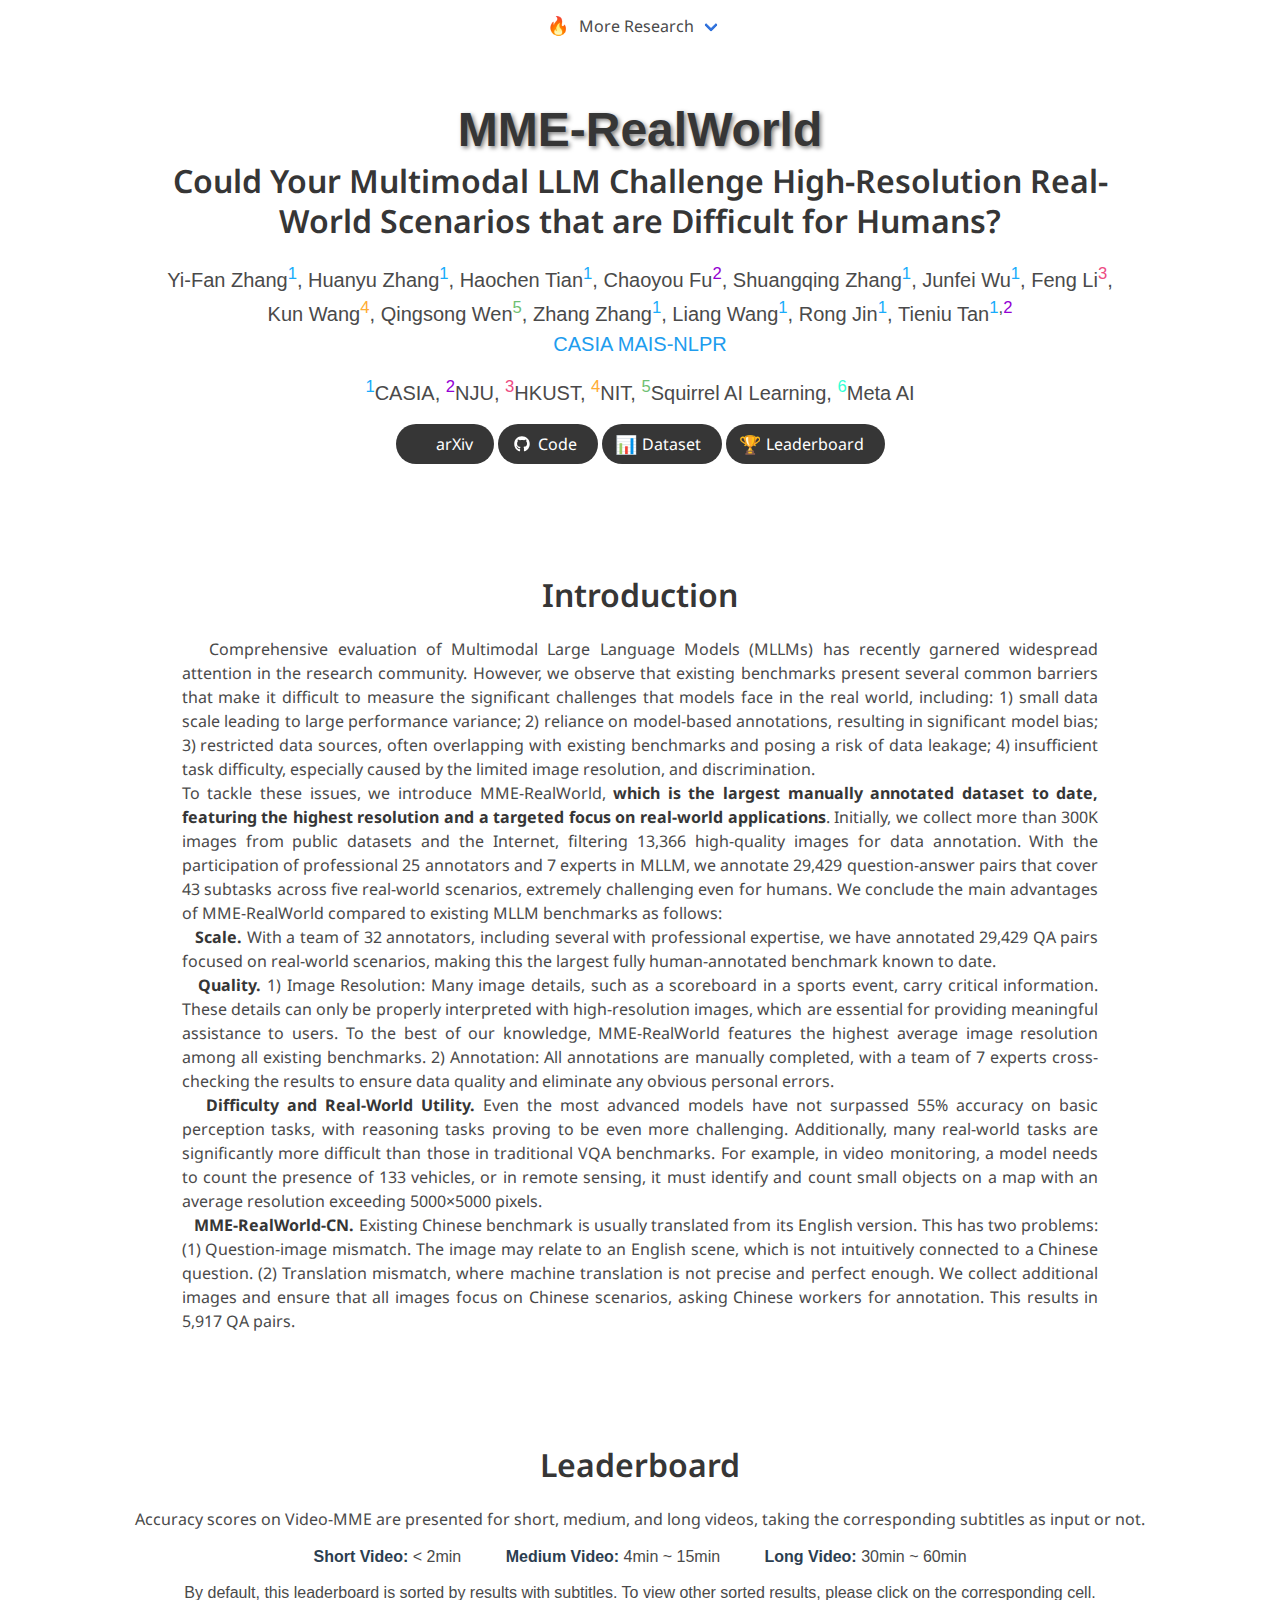
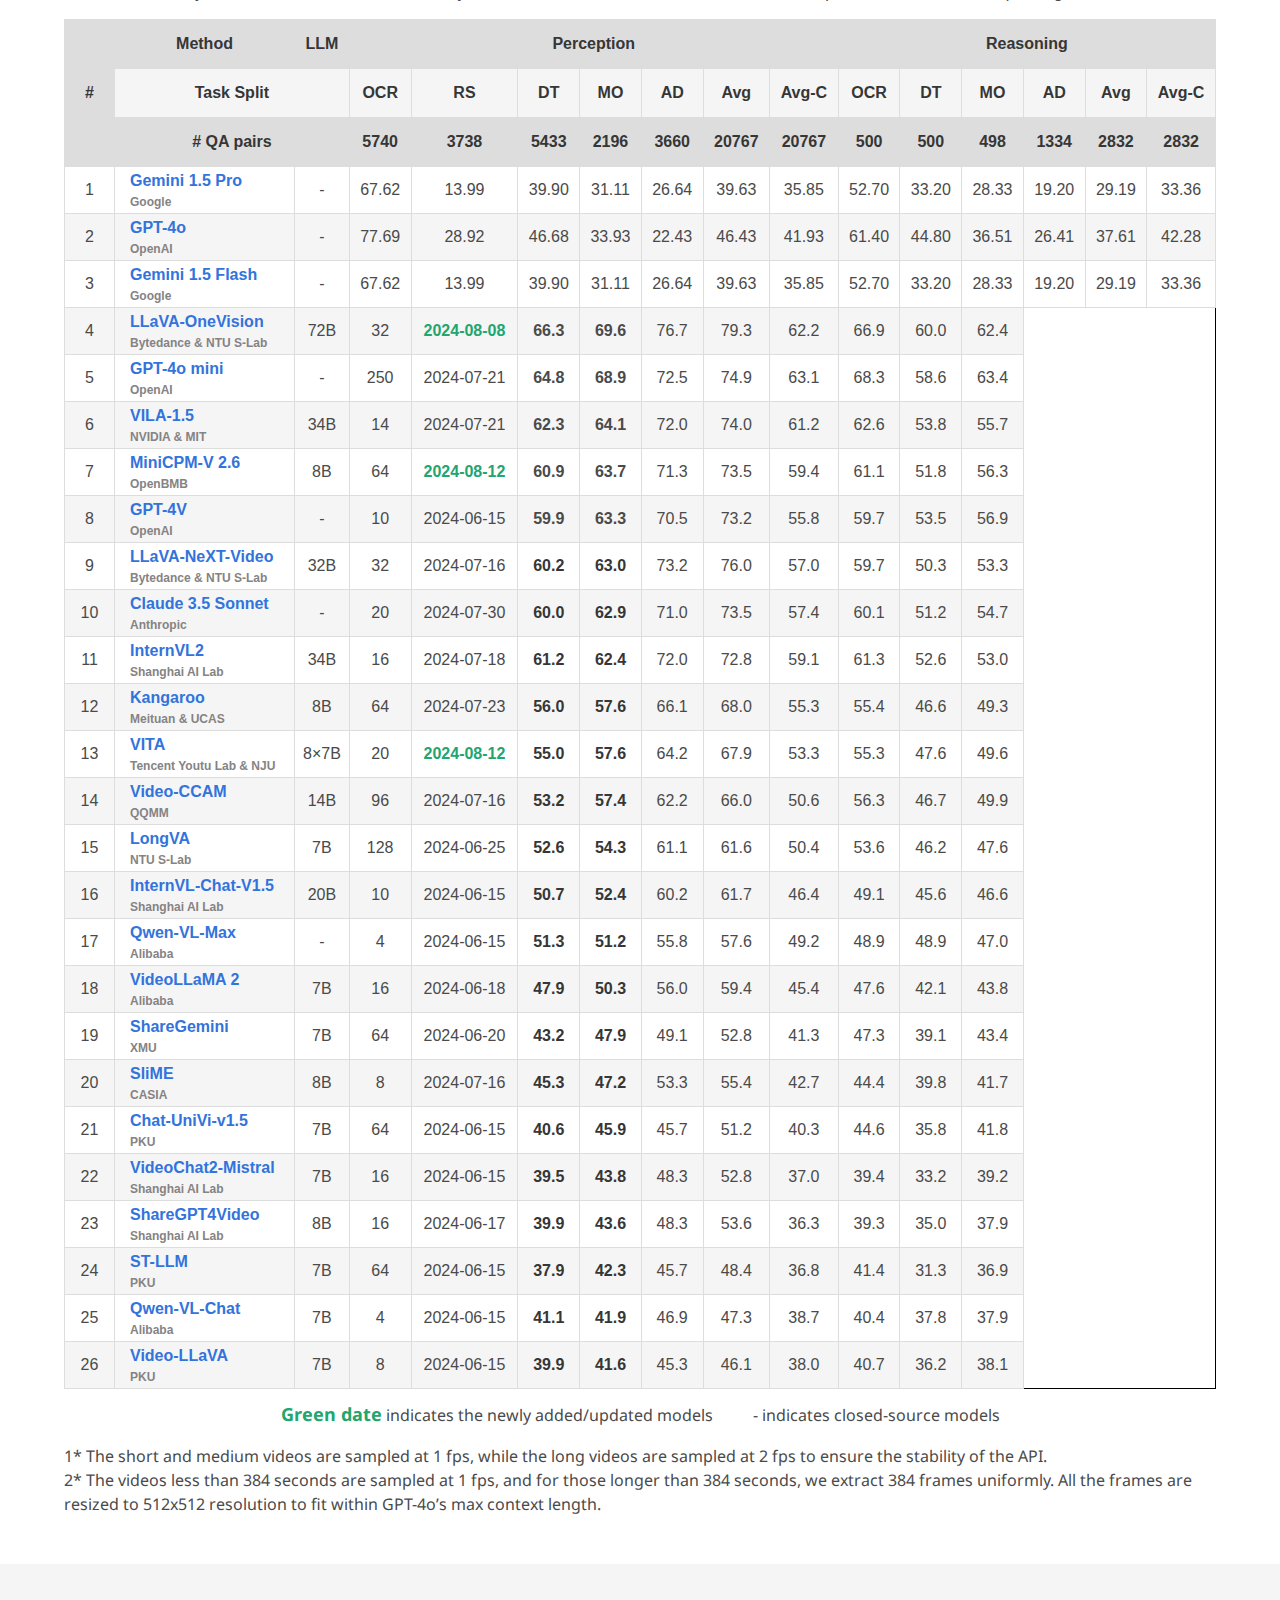
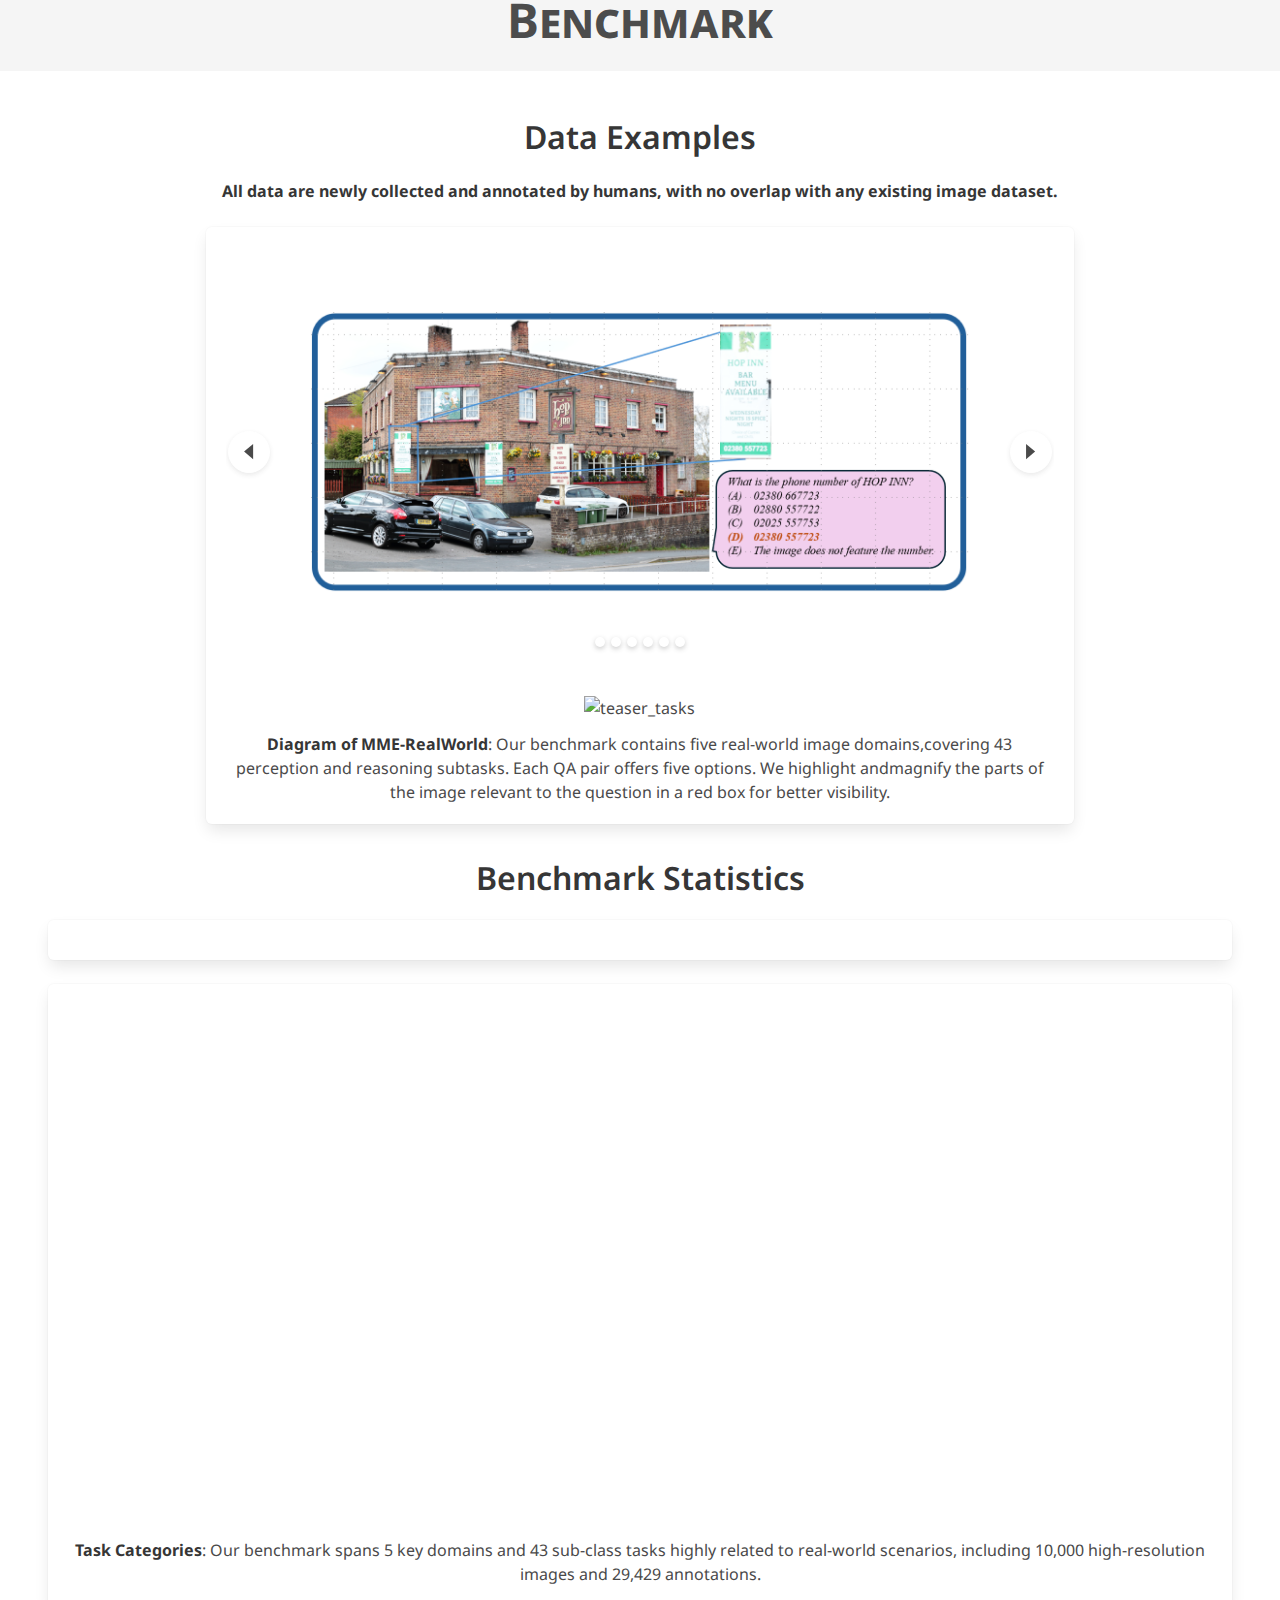
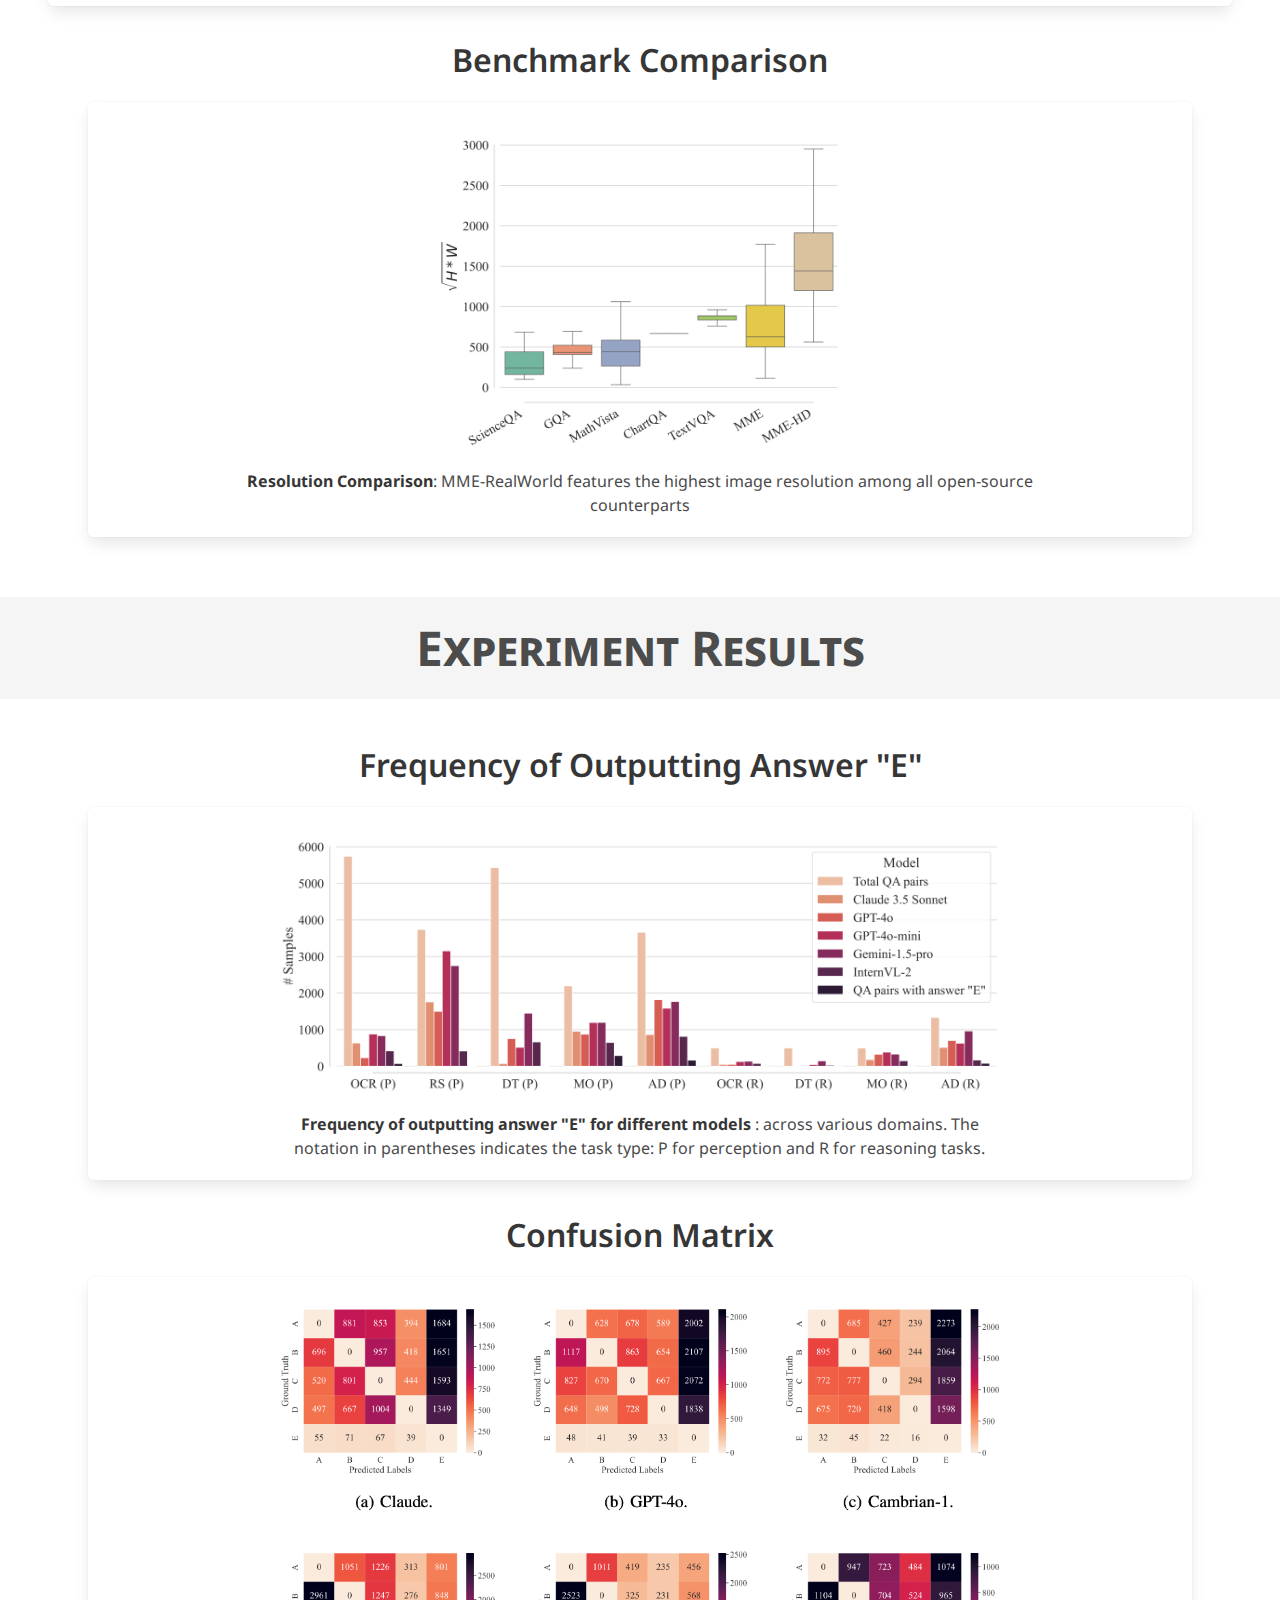
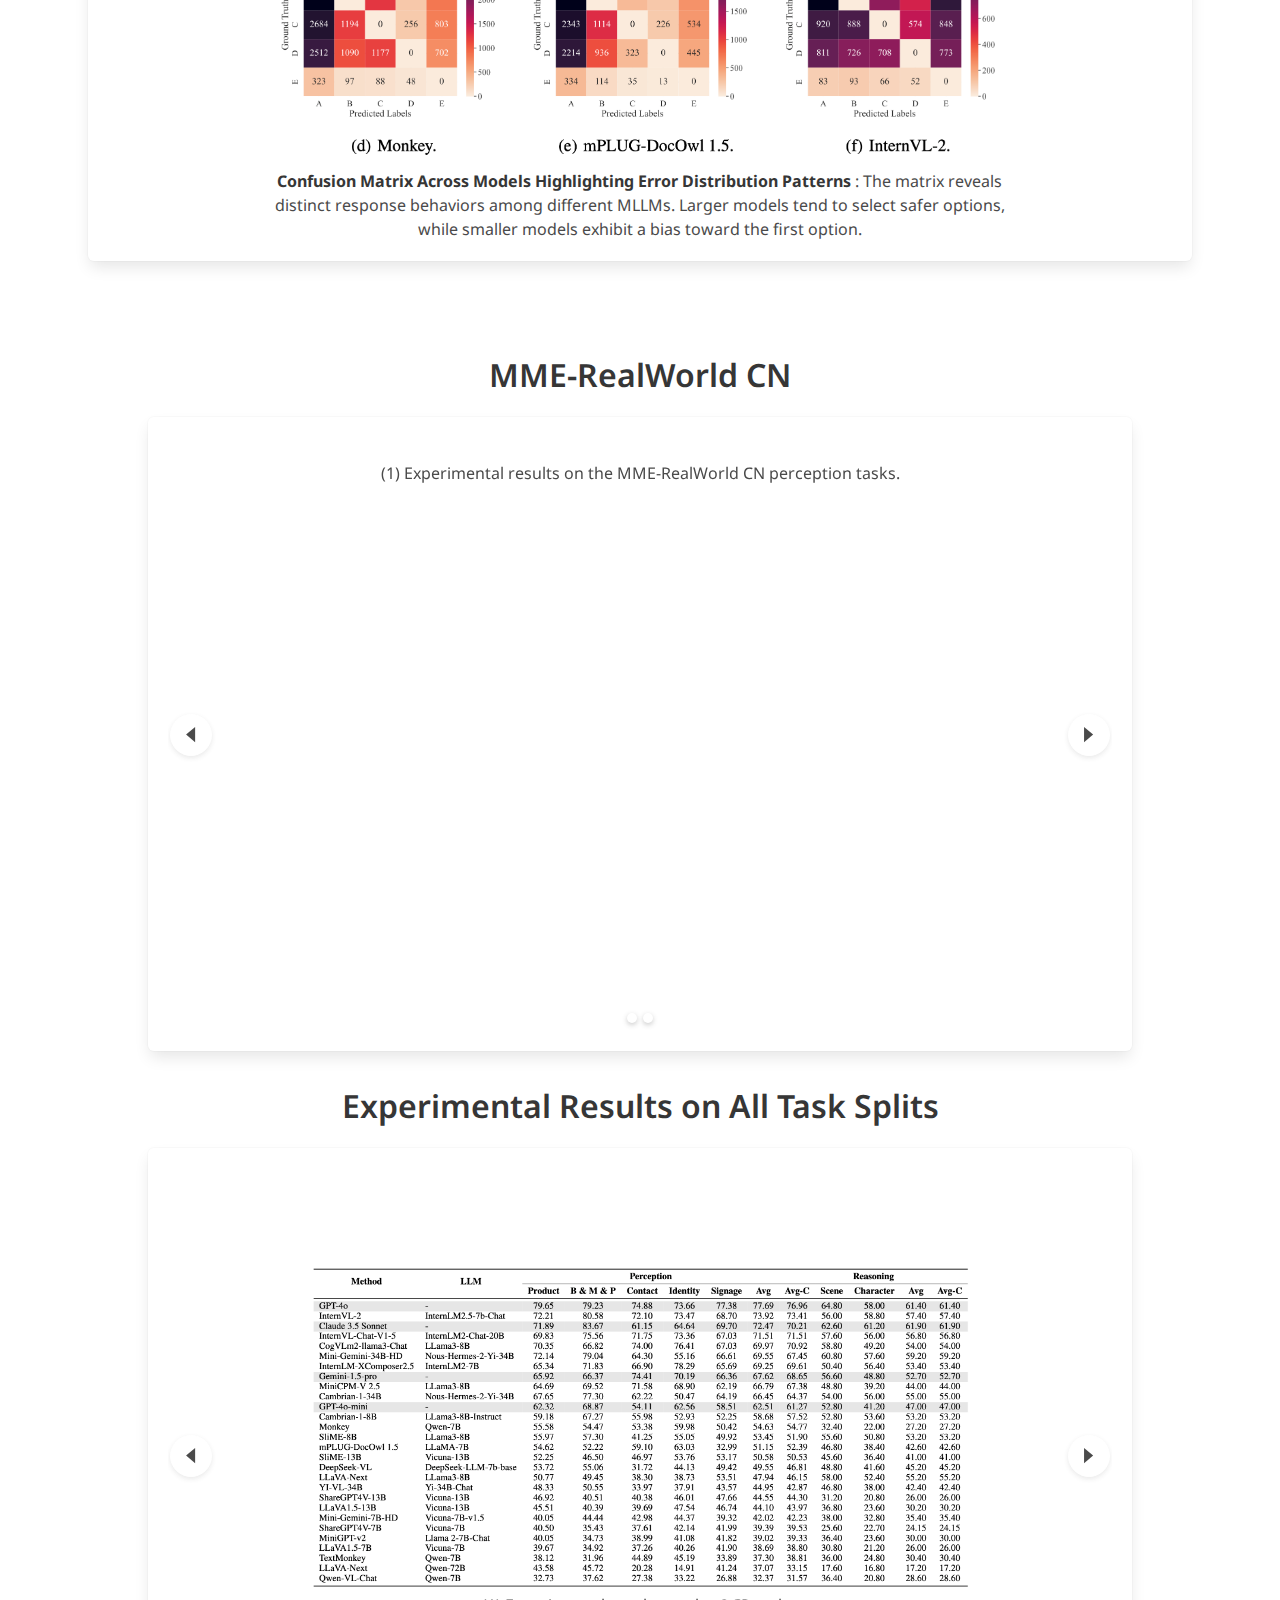
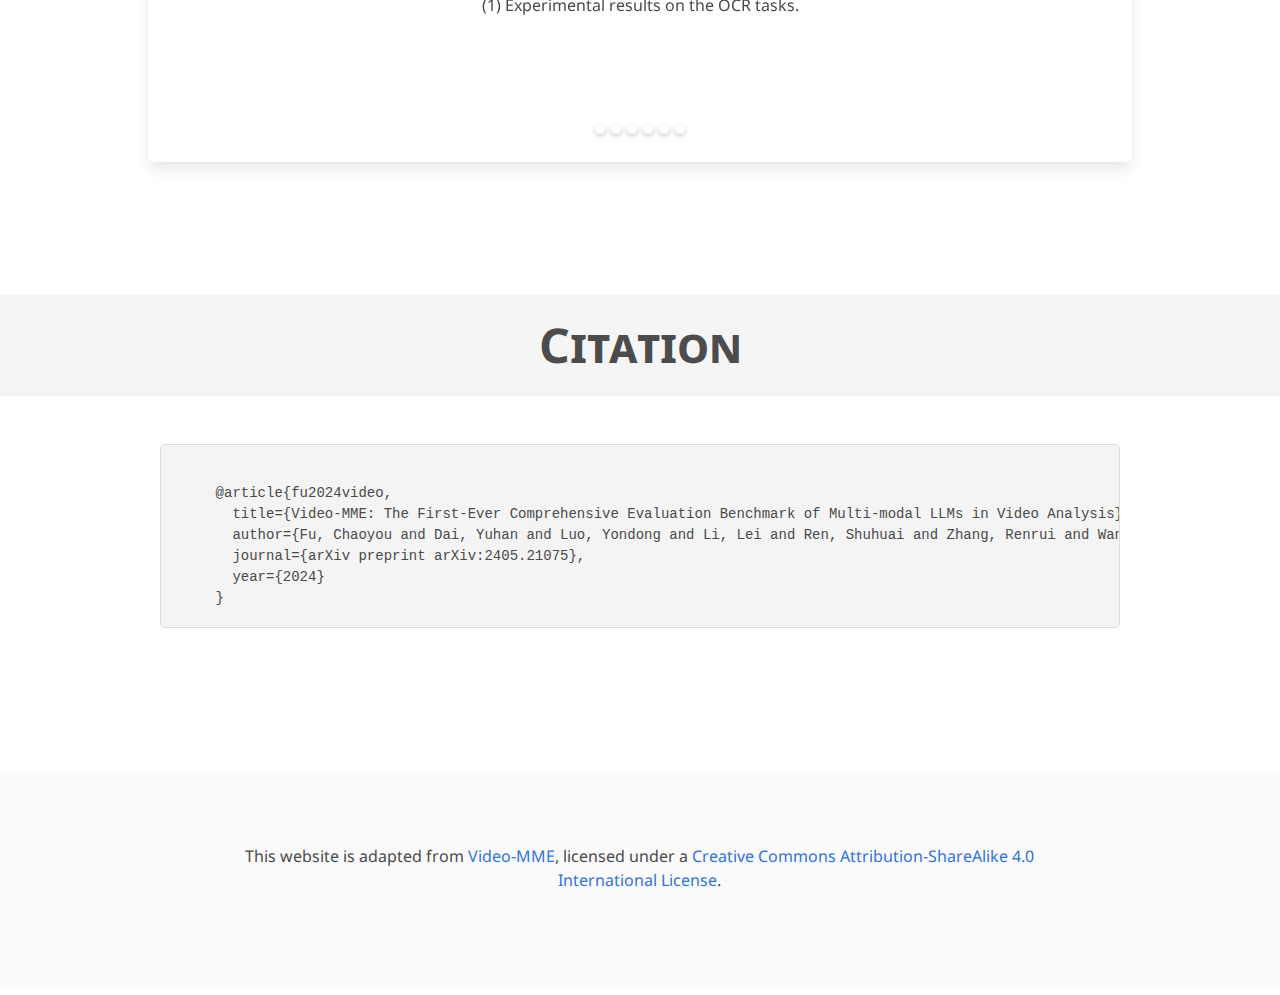
==== home_page.html @ fe2da1d1 "first commit" ====
<!DOCTYPE html>
<html>
<head>
  <meta charset="UTF-8">
  <meta name="viewport" content="width=device-width, initial-scale=1.0">
  <title> MME-RealWorld </title>

  <!-- <link rel="icon" href="./static/images/video-mme.png"> -->

  <link href="https://fonts.googleapis.com/css?family=Google+Sans|Noto+Sans|Castoro" rel="stylesheet">

  <link rel="stylesheet" href="./static/css/bulma.min.css">
  <link rel="stylesheet" href="./static/css/bulma-carousel.min.css">
  <link rel="stylesheet" href="./static/css/bulma-slider.min.css">
  <link rel="stylesheet" href="./static/css/fontawesome.all.min.css">
  <link rel="stylesheet" href="https://cdn.jsdelivr.net/gh/jpswalsh/academicons@1/css/academicons.min.css">
  <link rel="stylesheet" href="./static/css/index.css">
  <link rel="stylesheet" href="./static/css/leaderboard.css">
  <link rel="stylesheet" href="./static/css/video-player.css">

  <!-- <link href="https://unpkg.com/tabulator-tables@5.5.2/dist/css/tabulator_bulma.min.css" rel="stylesheet">
  <script type="text/javascript" src="https://unpkg.com/tabulator-tables@5.5.2/dist/js/tabulator.min.js"></script> -->
  <script type="text/javascript" src="static/js/sort-table.js" defer></script>

  <script src="https://ajax.googleapis.com/ajax/libs/jquery/3.5.1/jquery.min.js"></script>
  <script defer src="./static/js/fontawesome.all.min.js"></script>
  <script src="./static/js/bulma-carousel.min.js"></script>
  <script src="./static/js/bulma-slider.min.js"></script>
  <script src="./static/js/explorer-index.js"></script>
  <script src="./static/js/question_card.js"></script>

  <script src="./static/js/leaderboard_testmini.js"></script>  
  <script src="./data/results/output_folders.js" defer></script>
  <script src="./data/results/model_scores.js" defer></script>

  <script src="./visualizer/data/data_public.js" defer></script>

  <style>
    .no-sort {
        cursor: default;
        pointer-events: none;
        background-image: none !important; /* Remove the sort arrow */
    }
  </style>

</head>
<body>

  

<nav class="navbar" role="navigation" aria-label="main navigation">
  <div class="navbar-brand">
    <a role="button" class="navbar-burger" aria-label="menu" aria-expanded="false">
      <span aria-hidden="true"></span>
      <span aria-hidden="true"></span>
      <span aria-hidden="true"></span>
    </a>
  </div>
  <div class="navbar-menu">
    <div class="navbar-start" style="flex-grow: 1; justify-content: center;">

      <div class="navbar-item has-dropdown is-hoverable">
        <p style="font-size:18px; display: inline; margin-right: -2px; margin-top: 12px;">🔥</p>
        <a class="navbar-link">
          More Research
        </a>
        <div class="navbar-dropdown">
          <a class="navbar-item" href="https://github.com/VITA-MLLM/VITA">
            <b>VITA</b> 
          </a>
          <a class="navbar-item" href="https://github.com/yfzhang114/SliME">
            <b>SliME</b> 
          </a>
        </div>
      </div>
    </div>

  </div>
</nav>


<section class="hero">
  <div class="hero-body">
    <div class="container is-max-desktop">
      <div class="columns is-centered">
        <div class="column has-text-centered">
          <h1 class="title is-1 publication-title is-bold">
            <!-- <img src="static/images/video-mme.png" style="width:1.6em;vertical-align: middle" alt="Logo"/> -->
            <span class="mme-realworld" style="vertical-align: middle;text-shadow: 2px 2px 4px rgba(0, 0, 0, 0.5)">MME-RealWorld</span>
            </h1>
          <h2 class="subtitle is-3 publication-subtitle ", style="width: 100%;margin-bottom: 20px;">
            <strong>Could Your Multimodal LLM Challenge High-Resolution Real-World Scenarios that are Difficult for Humans?</strong>
          </h2>
          
          <div class="is-size-5 publication-authors", style="width: 100%; margin: 15px auto;", >
            <span class="author-block">Yi-Fan Zhang<sup style="color:#18acfb;">1</sup>,</span>
            <span class="author-block">Huanyu Zhang<sup style="color:#18acfb;">1</sup>,</span>
            <span class="author-block">Haochen Tian<sup style="color:#18acfb;">1</sup>,</span>
            <span class="author-block">Chaoyou Fu<sup style="color:#9400D3">2</sup>,</span>
            <span class="author-block">Shuangqing Zhang<sup style="color:#18acfb;">1</sup>,</span>
            <span class="author-block">Junfei Wu<sup style="color:#18acfb;">1</sup>,</span>
            <span class="author-block">Feng Li<sup style="color:#ed4b82">3</sup>,</span>
            <span class="author-block">Kun Wang<sup style="color:#ffac33">4</sup>,</span>
            <span class="author-block">Qingsong Wen<sup style="color:#6fbf73">5</sup>,</span>
            <span class="author-block">Zhang Zhang<sup style="color:#18acfb;">1</sup>,</span>
            <span class="author-block">Liang Wang<sup style="color:#18acfb;">1</sup>,</span>
            <span class="author-block">Rong Jin<sup style="color:#18acfb;">1</sup>,</span>
            <span class="author-block">Tieniu Tan<sup style="color:#18acfb;">1</sup><sup>,</sup><sup style="color:#9400D3">2</sup></span>
            <br><span class="author-block", style="font-size:20px"><a href="http://www.cripac.ia.ac.cn/CN/model/index.htm">CASIA MAIS-NLPR</a></span></br>

        </div>

          <div class="is-size-5 publication-authors">
            <span class="author-block"><sup style="color:#18acfb">1</sup>CASIA,</span>
            <span class="author-block"><sup style="color:#9400D3">2</sup>NJU,</span>
            <span class="author-block"><sup style="color:#ed4b82">3</sup>HKUST,</span>
            <span class="author-block"><sup style="color:#ffac33">4</sup>NIT,</span>
            <span class="author-block"><sup style="color:#6fbf73">5</sup>Squirrel AI Learning,</span>
            <span class="author-block"><sup style="color:#33ffd6">6</sup>Meta AI</span><br>
            <!-- <span class="paper-block"><b style="color:#f41c1c">ICLR 2024 Oral</b> (85 in 7304, 1.2%)</span> -->
          </div>

          <div class="column has-text-centered">
            <div class="publication-links">
              <!-- PDF Link. -->
              <span class="link-block">
                <a href="https://arxiv.org/pdf/2405.21075"
                   class="external-link button is-normal is-rounded is-dark">
                <!-- <a href="https://lupantech.github.io/papers/arxiv23_mathvista.pdf"
                   class="external-link button is-normal is-rounded is-dark"> -->
                  <span class="icon">
                      <i class="ai ai-arxiv"></i>
                  </span>
                  <span>arXiv</span>
                </a>
              </span>
              <!-- Code Link. -->
              <span class="link-block">
                <a href="https://github.com/yfzhang114/MME-RealWorld"
                   class="external-link button is-normal is-rounded is-dark">
                  <span class="icon">
                      <i class="fab fa-github"></i>
                  </span>
                  <span>Code</span>
                  </a>
              </span>
              <!-- Dataset Link. -->
              <span class="link-block">
                <a href="https://huggingface.co/datasets/yifanzhang114/MME-RealWorld"
                   class="external-link button is-normal is-rounded is-dark">
                  <span class="icon">
                      <!-- <i class="far fa-images"></i> -->
                      <p style="font-size:18px">📊</p>
                  </span>
                  <span>Dataset</span>
                </a>
              </span> 
              <!-- Leaderboard Link. -->
              <span class="link-block">
                <a href="#leaderboard"
                   class="external-link button is-normal is-rounded is-dark">
                  <span class="icon">
                      <p style="font-size:18px">🏆</p>
                  </span>
                  <span>Leaderboard</span>
                </a>
              </span>

            </div>

          </div>
        </div>
      </div>
    </div>
  </div>
</section>



<section class="section">
  <div class="container" style="margin-bottom: 2vh;">
    <!-- Abstract. -->
    <div class="columns is-centered has-text-centered">
      <div class="column is-four-fifths">
        <h2 class="title is-3">Introduction</h2>
        <div class="content has-text-justified">
          &nbsp;&nbsp;&nbsp;Comprehensive evaluation of Multimodal Large Language Models (MLLMs) has recently garnered widespread attention in the research community. However, we observe that existing benchmarks present several common barriers that make it difficult to measure the significant challenges that models face in the real world, including: 1) small data scale leading to large performance variance; 2) reliance on model-based annotations, resulting in significant model bias; 3) restricted data sources, often overlapping with existing benchmarks and posing a risk of data leakage; 4) insufficient task difficulty, especially caused by the limited image resolution, and discrimination.<br> 

          To tackle these issues, we introduce MME-RealWorld, <strong>which is the largest manually annotated dataset to date, featuring the highest resolution and a targeted focus on real-world applications</strong>. Initially, we collect more than 300K images from public datasets and the Internet, filtering 13,366 high-quality images for data annotation. With the participation of professional 25 annotators and 7 experts in MLLM, we annotate 29,429 question-answer pairs that cover 43 subtasks across five real-world scenarios, extremely challenging even for humans.
          We conclude the main advantages of MME-RealWorld compared to existing MLLM benchmarks as follows:<br> 

            <strong>&nbsp;&nbsp;&nbsp;Scale.</strong> With a team of 32 annotators, including several with professional expertise, we have annotated 29,429 QA pairs focused on real-world scenarios, making this the largest fully human-annotated benchmark known to date.<br> 
            <strong>&nbsp;&nbsp;&nbsp;Quality.</strong>  1) Image Resolution: Many image details, such as a scoreboard in a sports event, carry critical information. These details can only be properly interpreted with high-resolution images, which are essential for providing meaningful assistance to users. To the best of our knowledge, MME-RealWorld features the highest average image resolution among all existing benchmarks. 2) Annotation: All annotations are manually completed, with a team of 7 experts cross-checking the results to ensure data quality and eliminate any obvious personal errors.<br>
            <strong>&nbsp;&nbsp;&nbsp;Difficulty and Real-World Utility.</strong> Even the most advanced models have not surpassed 55% accuracy on basic perception tasks, with reasoning tasks proving to be even more challenging. Additionally, many real-world tasks are significantly more difficult than those in traditional VQA benchmarks. For example, in video monitoring, a model needs to count the presence of 133 vehicles, or in remote sensing, it must identify and count small objects on a map with an average resolution exceeding 5000×5000 pixels.<br>
            <strong>&nbsp;&nbsp;&nbsp;MME-RealWorld-CN.</strong> Existing Chinese benchmark is usually translated from its English version. This has two problems: 
              (1) Question-image mismatch. The image may relate to an English scene, which is not intuitively connected to a Chinese question.
              (2) Translation mismatch, where machine translation is not precise and perfect enough.
              We collect additional images and ensure that all images focus on Chinese scenarios, asking Chinese workers for annotation. This results in 5,917 QA pairs.
        </div>
      </div>
    </div>
    <!--/ Abstract. -->
</div>
</section>

<script>
  document.addEventListener("DOMContentLoaded", function() {
    updateRowNumbers();
    document.querySelector("#results").addEventListener("click", updateRowNumbers);
  });

  function updateRowNumbers() {
    const rows = document.querySelectorAll("#results tbody tr");
    rows.forEach((row, index) => {
      row.querySelector("td").innerText = index + 1;
    });
  }
</script>

<section class="section">
  <div class="container">
    
    <div class="columns is-centered">
      <div class="column is-full has-text-centered content">

        <h2 class="title is-3" id="leaderboard">Leaderboard</h2>
        <div class="content">
          <p class="mt-3">Accuracy scores on Video-MME are presented for short, medium, and long videos, taking the corresponding subtitles as input or not.
          </p>
          <div class="video-duration">
            <p>
              <strong>Short Video:</strong> &lt; 2min  &nbsp&nbsp&nbsp&nbsp&nbsp&nbsp&nbsp&nbsp
              <strong>Medium Video:</strong> 4min ~ 15min  &nbsp&nbsp&nbsp&nbsp&nbsp&nbsp&nbsp&nbsp
              <strong>Long Video:</strong> 30min ~ 60min
            </p>
            <p>
              By default, this leaderboard is sorted by results with subtitles. To view other sorted results, please click on the corresponding cell.
            </p>
          </div>

          <table class="js-sort-table" id="results" style="margin-left: auto; margin-right: auto;">
            <thead>
              <tr>
                <th rowspan="3" class="no-sort" style="vertical-align: middle; width: 50px;" data-js-sort-colNum="none"><strong>#</strong></th>
                <th rowspan="1" class="no-sort" style="vertical-align: middle; width: 180px;" data-js-sort-colNum="none"><strong>Method</strong></th>
                <th rowspan="1" class="no-sort" style="vertical-align: middle; width: 50px;" data-js-sort-colNum="none"><strong>LLM</strong></th>
                <th colspan="7" style="vertical-align: middle; width: 300px;" data-js-sort-colNum="6"><strong>Perception</strong></th>
                <th colspan="6" style="vertical-align: middle; width: 300px;" data-js-sort-colNum="8"><strong>Reasoning</strong></th>
              </tr>
              <tr>
                <th colspan="2" data-js-sort-colNum="4"><strong>Task Split</strong></th>
                <th data-js-sort-colNum="5"><strong>OCR</strong></th>
                <th data-js-sort-colNum="6"><strong>RS</strong></th>
                <th data-js-sort-colNum="7"><strong>DT</strong></th>
                <th data-js-sort-colNum="8"><strong>MO</strong></th>
                <th data-js-sort-colNum="9"><strong>AD</strong></th>
                <th data-js-sort-colNum="10"><strong>Avg</strong></th>
                <th data-js-sort-colNum="11"><strong>Avg-C</strong></th>
                <th data-js-sort-colNum="12"><strong>OCR</strong></th>
                <th data-js-sort-colNum="13"><strong>DT</strong></th>
                <th data-js-sort-colNum="14"><strong>MO</strong></th>
                <th data-js-sort-colNum="15"><strong>AD</strong></th>
                <th data-js-sort-colNum="16"><strong>Avg</strong></th>
                <th data-js-sort-colNum="17"><strong>Avg-C</strong></th>
              </tr>
              <tr>
                <th colspan="2" data-js-sort-colNum="4"><strong># QA pairs</strong></th>
                <th data-js-sort-colNum="5"><strong>5740</strong></th>
                <th data-js-sort-colNum="6"><strong>3738</strong></th>
                <th data-js-sort-colNum="7"><strong>5433</strong></th>
                <th data-js-sort-colNum="8"><strong>2196</strong></th>
                <th data-js-sort-colNum="9"><strong>3660</strong></th>
                <th data-js-sort-colNum="10"><strong>20767</strong></th>
                <th data-js-sort-colNum="11"><strong>20767</strong></th>
                <th data-js-sort-colNum="12"><strong>500</strong></th>
                <th data-js-sort-colNum="13"><strong>500</strong></th>
                <th data-js-sort-colNum="14"><strong>498</strong></th>
                <th data-js-sort-colNum="15"><strong>1334</strong></th>
                <th data-js-sort-colNum="16"><strong>2832</strong></th>
                <th data-js-sort-colNum="17"><strong>2832</strong></th>
              </tr>
            </thead>
            <tbody>

              <tr>
                <td style="vertical-align: middle;"></td>
                <td style="text-align: left; padding: 2px 10px;">
                  <b class="">
                    <a href="https://storage.googleapis.com/deepmind-media/gemini/gemini_v1_5_report.pdf" class="ext-link" style="font-size: 16px; margin-left: 5px;">Gemini 1.5 Pro</a>
                    <p style="font-size: 12px; margin-left: 5px; color: #858383;">Google</p>
                  </b>
                </td>
                <td style="vertical-align: middle;">- </td>
                <td style="vertical-align: middle;">67.62</td>
                <td style="vertical-align: middle;">13.99</td>
                <td style="vertical-align: middle;">39.90</td>
                <td style="vertical-align: middle;">31.11</td>
                <td style="vertical-align: middle;">26.64</td>
                <td style="vertical-align: middle;">39.63</td>
                <td style="vertical-align: middle;">35.85</td>
                <td style="vertical-align: middle;">52.70</td>
                <td style="vertical-align: middle;">33.20</td>
                <td style="vertical-align: middle;">28.33</td>
                <td style="vertical-align: middle;">19.20</td>
                <td style="vertical-align: middle;">29.19</td>
                <td style="vertical-align: middle;">33.36</td>                                 
              </tr>
              <tr>
                <td style="vertical-align: middle;"></td>
                <td style="text-align: left; padding: 2px 10px;"><b class=""><a href="https://openai.com/index/hello-gpt-4o/" class="ext-link" style="font-size: 16px; margin-left: 5px;">GPT-4o
                  <p style="font-size: 12px; margin-left: 5px; color: #858383;">OpenAI</p>
                </a></b></td>
                <td style="vertical-align: middle;">- </td>
                <td style="vertical-align: middle;">77.69</td>
                <td style="vertical-align: middle;">28.92</td>
                <td style="vertical-align: middle;">46.68</td>
                <td style="vertical-align: middle;">33.93</td>
                <td style="vertical-align: middle;">22.43</td>
                <td style="vertical-align: middle;">46.43</td>
                <td style="vertical-align: middle;">41.93</td>
                <td style="vertical-align: middle;">61.40</td>
                <td style="vertical-align: middle;">44.80</td>
                <td style="vertical-align: middle;">36.51</td>
                <td style="vertical-align: middle;">26.41</td>
                <td style="vertical-align: middle;">37.61</td>
                <td style="vertical-align: middle;">42.28</td>                           
              </tr>
              <tr>
                <td style="vertical-align: middle;"></td>
                <td style="text-align: left; padding: 2px 10px;">
                  <b class="">
                    <a href="https://storage.googleapis.com/deepmind-media/gemini/gemini_v1_5_report.pdf" class="ext-link" style="font-size: 16px; margin-left: 5px;">Gemini 1.5 Flash</a>
                    <p style="font-size: 12px; margin-left: 5px; color: #858383;">Google</p>
                  </b>
                </td>
                <td style="vertical-align: middle;">- </td>
                <td style="vertical-align: middle;">67.62</td>
                <td style="vertical-align: middle;">13.99</td>
                <td style="vertical-align: middle;">39.90</td>
                <td style="vertical-align: middle;">31.11</td>
                <td style="vertical-align: middle;">26.64</td>
                <td style="vertical-align: middle;">39.63</td>
                <td style="vertical-align: middle;">35.85</td>
                <td style="vertical-align: middle;">52.70</td>
                <td style="vertical-align: middle;">33.20</td>
                <td style="vertical-align: middle;">28.33</td>
                <td style="vertical-align: middle;">19.20</td>
                <td style="vertical-align: middle;">29.19</td>
                <td style="vertical-align: middle;">33.36</td>                                 
              </tr>
              <tr>
                <td style="vertical-align: middle;"></td>
                <td style="text-align: left; padding: 2px 10px;">
                  <b class="">
                    <a href="https://arxiv.org/pdf/2408.03326" class="ext-link" style="font-size: 16px; margin-left: 5px;">LLaVA-OneVision</a>
                    <p style="font-size: 12px; margin-left: 5px; color: #858383;">Bytedance & NTU S-Lab</p>
                  </b>
                </td>
                <td style="vertical-align: middle;">72B </td>
                <td style="vertical-align: middle;">32 </td>
                <td style="vertical-align: middle;"><strong style="color: #22a56e;" >2024-08-08</strong></td>
                <td style="vertical-align: middle;"><b class="">66.3</b></td>
                <td style="vertical-align: middle;"><b class="">69.6</b></td>
                <td style="vertical-align: middle;">76.7</td>
                <td style="vertical-align: middle;">79.3</td>
                <td style="vertical-align: middle;">62.2</td>
                <td style="vertical-align: middle;">66.9</td>
                <td style="vertical-align: middle;">60.0</td>
                <td style="vertical-align: middle;">62.4</td>                                 
              </tr>
              <tr>
                <td style="vertical-align: middle;"></td>
                <td style="text-align: left; padding: 2px 10px;"><b class=""><a href="https://openai.com/index/gpt-4o-mini-advancing-cost-efficient-intelligence/" class="ext-link" style="font-size: 16px; margin-left: 5px;">GPT-4o mini
                  <p style="font-size: 12px; margin-left: 5px; color: #858383;">OpenAI</p>
                </a> </b></td>
                <td style="vertical-align: middle;">- </td>
                <td style="vertical-align: middle;">250 </td>
                <td style="vertical-align: middle;">2024-07-21</td>
                <td style="vertical-align: middle;"><b class="">64.8</b></td>
                <td style="vertical-align: middle;"><b class="">68.9</b></td>
                <td style="vertical-align: middle;">72.5 </td>
                <td style="vertical-align: middle;">74.9 </td>
                <td style="vertical-align: middle;">63.1 </td>
                <td style="vertical-align: middle;">68.3 </td>
                <td style="vertical-align: middle;">58.6 </td>   
                <td style="vertical-align: middle;">63.4 </td>                       
              </tr>
              <tr>
                <td style="vertical-align: middle;"></td>
                <td style="text-align: left; padding: 2px 10px;"><b class=""><a href="https://github.com/NVlabs/VILA" class="ext-link" style="font-size: 16px; margin-left: 5px;">VILA-1.5
                  <p style="font-size: 12px; margin-left: 5px; color: #858383;">NVIDIA & MIT</p>
                </a> </b></td>
                <td style="vertical-align: middle;">34B </td>
                <td style="vertical-align: middle;">14 </td>
                <td style="vertical-align: middle;">2024-07-21</td>
                <td style="vertical-align: middle;"><b class="">62.3</b></td>
                <td style="vertical-align: middle;"><b class="">64.1</b></td>
                <td style="vertical-align: middle;">72.0 </td>
                <td style="vertical-align: middle;">74.0 </td>
                <td style="vertical-align: middle;">61.2 </td>
                <td style="vertical-align: middle;">62.6 </td>
                <td style="vertical-align: middle;">53.8 </td>   
                <td style="vertical-align: middle;">55.7 </td>                       
              </tr>
              <tr>
                <td style="vertical-align: middle;"></td>
                <td style="text-align: left; padding: 2px 10px;"><b class=""><a href="https://github.com/OpenBMB/MiniCPM-V" class="ext-link" style="font-size: 16px; margin-left: 5px;">MiniCPM-V 2.6
                  <p style="font-size: 12px; margin-left: 5px; color: #858383;">OpenBMB</p>
                </a> </b></td>
                <td style="vertical-align: middle;">8B </td>
                <td style="vertical-align: middle;">64 </td>
                <td style="vertical-align: middle;"><strong style="color: #22a56e;" >2024-08-12</strong></td>
                <td style="vertical-align: middle;"><b class="">60.9</b></td>
                <td style="vertical-align: middle;"><b class="">63.7</b></td>
                <td style="vertical-align: middle;">71.3 </td>
                <td style="vertical-align: middle;">73.5 </td>
                <td style="vertical-align: middle;">59.4 </td>
                <td style="vertical-align: middle;">61.1 </td>
                <td style="vertical-align: middle;">51.8 </td>   
                <td style="vertical-align: middle;">56.3 </td>                       
              </tr>
              <tr>
                <td style="vertical-align: middle;"></td>
                <td style="text-align: left; padding: 2px 10px;"><b class=""><a href="https://openai.com/index/gpt-4v-system-card/" class="ext-link" style="font-size: 16px; margin-left: 5px;">GPT-4V
                  <p style="font-size: 12px; margin-left: 5px; color: #858383;">OpenAI</p>
                </a> </b></td>
                <td style="vertical-align: middle;">- </td>
                <td style="vertical-align: middle;">10 </td>
                <td style="vertical-align: middle;">2024-06-15</td>
                <td style="vertical-align: middle;"><b class="">59.9</b></td>
                <td style="vertical-align: middle;"><b class="">63.3</b></td>
                <td style="vertical-align: middle;">70.5 </td>
                <td style="vertical-align: middle;">73.2 </td>
                <td style="vertical-align: middle;">55.8 </td>
                <td style="vertical-align: middle;">59.7 </td>
                <td style="vertical-align: middle;">53.5 </td>   
                <td style="vertical-align: middle;">56.9 </td>                       
              </tr>
               <tr>
                <td style="vertical-align: middle;"></td>
                <td style="text-align: left; padding: 2px 10px;"><b class=""><a href="https://github.com/LLaVA-VL/LLaVA-NeXT/blob/inference/docs/LLaVA-NeXT-Video_0716.md" class="ext-link" style="font-size: 16px; margin-left: 5px;">LLaVA-NeXT-Video
                  <p style="font-size: 12px; margin-left: 5px; color: #858383;">Bytedance & NTU S-Lab</p>
                </a></b></td>
                <td style="vertical-align: middle;">32B</td>
                <td style="vertical-align: middle;">32 </td>
                <td style="vertical-align: middle;">2024-07-16</td>
                <td style="vertical-align: middle;"><strong>60.2</strong></td>
                <td style="vertical-align: middle;"><strong>63.0</strong></td>
                <td style="vertical-align: middle;">73.2</td>
                <td style="vertical-align: middle;">76.0</td>
                <td style="vertical-align: middle;">57.0</td>
                <td style="vertical-align: middle;">59.7</td>
                <td style="vertical-align: middle;">50.3</td>
                <td style="vertical-align: middle;">53.3</td>                                 
              </tr>
              <tr>
                <td style="vertical-align: middle;"></td>
                <td style="text-align: left; padding: 2px 10px;"><b class=""><a href="https://www.anthropic.com/news/claude-3-5-sonnet" class="ext-link" style="font-size: 16px; margin-left: 5px;">Claude 3.5 Sonnet
                  <p style="font-size: 12px; margin-left: 5px; color: #858383;">Anthropic</p>
                </a></b></td>
                <td style="vertical-align: middle;">- </td>
                <td style="vertical-align: middle;">20 </td>
                <td style="vertical-align: middle;">2024-07-30</td>
                <td style="vertical-align: middle;"><strong>60.0</strong></td>
                <td style="vertical-align: middle;"><strong>62.9</strong></td>
                <td style="vertical-align: middle;">71.0</td>
                <td style="vertical-align: middle;">73.5</td>
                <td style="vertical-align: middle;">57.4</td>
                <td style="vertical-align: middle;">60.1</td>
                <td style="vertical-align: middle;">51.2</td>
                <td style="vertical-align: middle;">54.7</td>                                 
              </tr>
              <tr>
                <td style="vertical-align: middle;"></td>
                <td style="text-align: left; padding: 2px 10px;"><b class=""><a href="https://github.com/OpenGVLab/InternVL" class="ext-link" style="font-size: 16px; margin-left: 5px;">InternVL2
                  <p style="font-size: 12px; margin-left: 5px; color: #858383;">Shanghai AI Lab</p>
                </a></b></td>
                <td style="vertical-align: middle;">34B</td>
                <td style="vertical-align: middle;">16 </td>
                <td style="vertical-align: middle;">2024-07-18</td>
                <td style="vertical-align: middle;"><strong>61.2</strong></td>
                <td style="vertical-align: middle;"><strong>62.4</strong></td>
                <td style="vertical-align: middle;">72.0</td>
                <td style="vertical-align: middle;">72.8</td>
                <td style="vertical-align: middle;">59.1</td>
                <td style="vertical-align: middle;">61.3</td>
                <td style="vertical-align: middle;">52.6</td>
                <td style="vertical-align: middle;">53.0</td>                                 
              </tr>
              <tr>
                <td style="vertical-align: middle;"></td>
                <td style="text-align: left; padding: 2px 10px;"><b class=""><a href="https://github.com/KangarooGroup/Kangaroo" class="ext-link" style="font-size: 16px; margin-left: 5px;">Kangaroo
                  <p style="font-size: 12px; margin-left: 5px; color: #858383;">Meituan & UCAS</p>
                </a></b></td>
                <td style="vertical-align: middle;">8B</td>
                <td style="vertical-align: middle;">64 </td>
                <td style="vertical-align: middle;">2024-07-23</td>
                <td style="vertical-align: middle;"><strong>56.0</strong></td>
                <td style="vertical-align: middle;"><strong>57.6</strong></td>
                <td style="vertical-align: middle;">66.1</td>
                <td style="vertical-align: middle;">68.0</td>
                <td style="vertical-align: middle;">55.3</td>
                <td style="vertical-align: middle;">55.4</td>
                <td style="vertical-align: middle;">46.6</td>
                <td style="vertical-align: middle;">49.3</td>                                 
              </tr>
              <tr>
                <td style="vertical-align: middle;"></td>
                <td style="text-align: left; padding: 2px 10px;"><b class=""><a href="https://vita-home.github.io/" class="ext-link" style="font-size: 16px; margin-left: 5px;">VITA
                  <p style="font-size: 12px; margin-left: 5px; color: #858383;">Tencent Youtu Lab & NJU</p>
                </a></b></td>
                <td style="vertical-align: middle;">8×7B</td>
                <td style="vertical-align: middle;">20 </td>
                <td style="vertical-align: middle;"><strong style="color: #22a56e;" >2024-08-12</strong></td>
                <td style="vertical-align: middle;"><strong>55.0</strong></td>
                <td style="vertical-align: middle;"><strong>57.6</strong></td>
                <td style="vertical-align: middle;">64.2</td>
                <td style="vertical-align: middle;">67.9</td>
                <td style="vertical-align: middle;">53.3</td>
                <td style="vertical-align: middle;">55.3</td>
                <td style="vertical-align: middle;">47.6</td>
                <td style="vertical-align: middle;">49.6</td>                                 
              </tr>
              <tr>
                <td style="vertical-align: middle;"></td>
                <td style="text-align: left; padding: 2px 10px;"><b class=""><a href="https://github.com/QQ-MM/Video-CCAM" class="ext-link" style="font-size: 16px; margin-left: 5px;">Video-CCAM
                  <p style="font-size: 12px; margin-left: 5px; color: #858383;">QQMM</p>
                </a></b></td>
                <td style="vertical-align: middle;">14B</td>
                <td style="vertical-align: middle;">96 </td>
                <td style="vertical-align: middle;">2024-07-16</td>
                <td style="vertical-align: middle;"><strong>53.2</strong></td>
                <td style="vertical-align: middle;"><strong>57.4</strong></td>
                <td style="vertical-align: middle;">62.2</td>
                <td style="vertical-align: middle;">66.0</td>
                <td style="vertical-align: middle;">50.6</td>
                <td style="vertical-align: middle;">56.3</td>
                <td style="vertical-align: middle;">46.7</td>
                <td style="vertical-align: middle;">49.9</td>                                 
              </tr>
              <tr>
                <td style="vertical-align: middle;"></td>
                <td style="text-align: left; padding: 2px 10px;"><b class=""><a href="https://github.com/EvolvingLMMs-Lab/LongVA" class="ext-link" style="font-size: 16px; margin-left: 5px;">LongVA
                  <p style="font-size: 12px; margin-left: 5px; color: #858383;">NTU S-Lab</p>
                </a></b></td>
                <td style="vertical-align: middle;">7B</td>
                <td style="vertical-align: middle;">128 </td>
                <td style="vertical-align: middle;">2024-06-25</td>
                <td style="vertical-align: middle;"><strong>52.6</strong></td>
                <td style="vertical-align: middle;"><strong>54.3</strong></td>
                <td style="vertical-align: middle;">61.1</td>
                <td style="vertical-align: middle;">61.6</td>
                <td style="vertical-align: middle;">50.4</td>
                <td style="vertical-align: middle;">53.6</td>
                <td style="vertical-align: middle;">46.2</td>
                <td style="vertical-align: middle;">47.6</td>                               
              </tr>
              <tr>
                <td style="vertical-align: middle;"></td>
                <td style="text-align: left; padding: 2px 10px;"><b class=""><a href="https://github.com/OpenGVLab/InternVL" class="ext-link" style="font-size: 16px; margin-left: 5px;">InternVL-Chat-V1.5
                  <p style="font-size: 12px; margin-left: 5px; color: #858383;">Shanghai AI Lab</p>
                </a></b></td>
                <td style="vertical-align: middle;">20B</td>
                <td style="vertical-align: middle;">10 </td>
                <td style="vertical-align: middle;">2024-06-15</td>
                <td style="vertical-align: middle;"><strong>50.7</strong></td>
                <td style="vertical-align: middle;"><strong>52.4</strong></td>
                <td style="vertical-align: middle;">60.2</td>
                <td style="vertical-align: middle;">61.7</td>
                <td style="vertical-align: middle;">46.4</td>
                <td style="vertical-align: middle;">49.1</td>
                <td style="vertical-align: middle;">45.6</td>
                <td style="vertical-align: middle;">46.6</td>                                 
              </tr>
              
              <tr>
                <td style="vertical-align: middle;"></td>
                <td style="text-align: left; padding: 2px 10px;"><b class=""><a href="https://github.com/QwenLM/Qwen-VL" class="ext-link" style="font-size: 16px; margin-left: 5px;">Qwen-VL-Max
                  <p style="font-size: 12px; margin-left: 5px; color: #858383;">Alibaba</p>
                </a></b></td>
                <td style="vertical-align: middle;">-</td>
                <td style="vertical-align: middle;">4 </td>
                <td style="vertical-align: middle;">2024-06-15</td>
                <td style="vertical-align: middle;"><strong>51.3</strong></td>
                <td style="vertical-align: middle;"><strong>51.2</strong></td>
                <td style="vertical-align: middle;">55.8</td>
                <td style="vertical-align: middle;">57.6</td>
                <td style="vertical-align: middle;">49.2</td>
                <td style="vertical-align: middle;">48.9</td>
                <td style="vertical-align: middle;">48.9</td>
                <td style="vertical-align: middle;">47.0</td>                                 
              </tr>
              <tr>
                <td style="vertical-align: middle;"></td>
                <td style="text-align: left; padding: 2px 10px;"><b class=""><a href="https://github.com/DAMO-NLP-SG/VideoLLaMA2" class="ext-link" style="font-size: 16px; margin-left: 5px;">VideoLLaMA 2
                  <p style="font-size: 12px; margin-left: 5px; color: #858383;">Alibaba</p>
                </a></b></td>
                <td style="vertical-align: middle;">7B</td>
                <td style="vertical-align: middle;">16 </td>
                <td style="vertical-align: middle;">2024-06-18</td>
                <td style="vertical-align: middle;"><strong>47.9</strong></td>
                <td style="vertical-align: middle;"><strong>50.3</strong></td>
                <td style="vertical-align: middle;">56.0</td>
                <td style="vertical-align: middle;">59.4</td>
                <td style="vertical-align: middle;">45.4</td>
                <td style="vertical-align: middle;">47.6</td>
                <td style="vertical-align: middle;">42.1</td>
                <td style="vertical-align: middle;">43.8</td>                                 
              </tr>
              <tr>
                <td style="vertical-align: middle;"></td>
                <td style="text-align: left; padding: 2px 10px;"><b class=""><a href="https://github.com/Share14/ShareGemini" class="ext-link" style="font-size: 16px; margin-left: 5px;">ShareGemini
                  <p style="font-size: 12px; margin-left: 5px; color: #858383;">XMU</p>
                </a></b></td>
                <td style="vertical-align: middle;">7B</td>
                <td style="vertical-align: middle;">64 </td>
                <td style="vertical-align: middle;">2024-06-20</td>
                <td style="vertical-align: middle;"><strong>43.2</strong></td>
                <td style="vertical-align: middle;"><strong>47.9</strong></td>
                <td style="vertical-align: middle;">49.1</td>
                <td style="vertical-align: middle;">52.8</td>
                <td style="vertical-align: middle;">41.3</td>
                <td style="vertical-align: middle;">47.3</td>
                <td style="vertical-align: middle;">39.1</td>
                <td style="vertical-align: middle;">43.4</td>                                 
              </tr>
               <tr>
                <td style="vertical-align: middle;"></td>
                <td style="text-align: left; padding: 2px 10px;"><b class=""><a href="https://github.com/yfzhang114/SliME" class="ext-link" style="font-size: 16px; margin-left: 5px;">SliME
                  <p style="font-size: 12px; margin-left: 5px; color: #858383;">CASIA</p>
                </a></b></td>
                <td style="vertical-align: middle;">8B</td>
                <td style="vertical-align: middle;">8 </td>
                <td style="vertical-align: middle;">2024-07-16</td>
                <td style="vertical-align: middle;"><strong>45.3</strong></td>
                <td style="vertical-align: middle;"><strong>47.2</strong></td>
                <td style="vertical-align: middle;">53.3</td>
                <td style="vertical-align: middle;">55.4</td>
                <td style="vertical-align: middle;">42.7</td>
                <td style="vertical-align: middle;">44.4</td>
                <td style="vertical-align: middle;">39.8</td>
                <td style="vertical-align: middle;">41.7</td>                                
              </tr>
              <tr>
                <td style="vertical-align: middle;"></td>
                <td style="text-align: left; padding: 2px 10px;"><b class=""><a href="https://github.com/PKU-YuanGroup/Chat-UniVi" class="ext-link" style="font-size: 16px; margin-left: 5px;">Chat-UniVi-v1.5
                  <p style="font-size: 12px; margin-left: 5px; color: #858383;">PKU</p>
                </a></b></td>
                <td style="vertical-align: middle;">7B</td>
                <td style="vertical-align: middle;">64 </td>
                <td style="vertical-align: middle;">2024-06-15</td>
                <td style="vertical-align: middle;"><strong>40.6</strong></td>
                <td style="vertical-align: middle;"><strong>45.9</strong></td>
                <td style="vertical-align: middle;">45.7</td>
                <td style="vertical-align: middle;">51.2</td>
                <td style="vertical-align: middle;">40.3</td>
                <td style="vertical-align: middle;">44.6</td>
                <td style="vertical-align: middle;">35.8</td>
                <td style="vertical-align: middle;">41.8</td>                                 
              </tr>
              <tr>
                <td style="vertical-align: middle;"></td>
                <td style="text-align: left; padding: 2px 10px;"><b class=""><a href="https://github.com/OpenGVLab/Ask-Anything/tree/main/video_chat2" class="ext-link" style="font-size: 16px; margin-left: 5px;">VideoChat2-Mistral
                  <p style="font-size: 12px; margin-left: 5px; color: #858383;">Shanghai AI Lab</p>
                </a></b></td>
                <td style="vertical-align: middle;">7B</td>
                <td style="vertical-align: middle;">16 </td>
                <td style="vertical-align: middle;">2024-06-15</td>
                <td style="vertical-align: middle;"><strong>39.5</strong></td>
                <td style="vertical-align: middle;"><strong>43.8</strong></td>
                <td style="vertical-align: middle;">48.3</td>
                <td style="vertical-align: middle;">52.8</td>
                <td style="vertical-align: middle;">37.0</td>
                <td style="vertical-align: middle;">39.4</td>
                <td style="vertical-align: middle;">33.2</td>
                <td style="vertical-align: middle;">39.2</td>                               
              </tr>
              <tr>
                <td style="vertical-align: middle;"></td>
                <td style="text-align: left; padding: 2px 10px;"><b class=""><a href="https://github.com/ShareGPT4Omni/ShareGPT4Video" class="ext-link" style="font-size: 16px; margin-left: 5px;">ShareGPT4Video
                  <p style="font-size: 12px; margin-left: 5px; color: #858383;">Shanghai AI Lab</p>
                </a></b></td>
                <td style="vertical-align: middle;">8B</td>
                <td style="vertical-align: middle;">16 </td>
                <td style="vertical-align: middle;">2024-06-17</td>
                <td style="vertical-align: middle;"><strong>39.9</strong></td>
                <td style="vertical-align: middle;"><strong>43.6</strong></td>
                <td style="vertical-align: middle;">48.3</td>
                <td style="vertical-align: middle;">53.6</td>
                <td style="vertical-align: middle;">36.3</td>
                <td style="vertical-align: middle;">39.3</td>
                <td style="vertical-align: middle;">35.0</td>
                <td style="vertical-align: middle;">37.9</td>                               
              </tr>
              <tr>
                <td style="vertical-align: middle;"></td>
                <td style="text-align: left; padding: 2px 10px;"><b class=""><a href="https://github.com/TencentARC/ST-LLM" class="ext-link" style="font-size: 16px; margin-left: 5px;">ST-LLM
                  <p style="font-size: 12px; margin-left: 5px; color: #858383;">PKU</p>
                </a></b></td>
                <td style="vertical-align: middle;">7B</td>
                <td style="vertical-align: middle;">64 </td>
                <td style="vertical-align: middle;">2024-06-15</td>
                <td style="vertical-align: middle;"><strong>37.9</strong></td>
                <td style="vertical-align: middle;"><strong>42.3</strong></td>
                <td style="vertical-align: middle;">45.7</td>
                <td style="vertical-align: middle;">48.4</td>
                <td style="vertical-align: middle;">36.8</td>
                <td style="vertical-align: middle;">41.4</td>
                <td style="vertical-align: middle;">31.3</td>
                <td style="vertical-align: middle;">36.9</td>                              
              </tr>
              <tr>
                <td style="vertical-align: middle;"></td>
                <td style="text-align: left; padding: 2px 10px;"><b class=""><a href="https://github.com/QwenLM/Qwen-VL" class="ext-link" style="font-size: 16px; margin-left: 5px;">Qwen-VL-Chat
                  <p style="font-size: 12px; margin-left: 5px; color: #858383;">Alibaba</p>
                </a></b></td>
                <td style="vertical-align: middle;">7B</td>
                <td style="vertical-align: middle;">4 </td>
                <td style="vertical-align: middle;">2024-06-15</td>
                <td style="vertical-align: middle;"><strong>41.1</strong></td>
                <td style="vertical-align: middle;"><strong>41.9</strong></td>
                <td style="vertical-align: middle;">46.9</td>
                <td style="vertical-align: middle;">47.3</td>
                <td style="vertical-align: middle;">38.7</td>
                <td style="vertical-align: middle;">40.4</td>
                <td style="vertical-align: middle;">37.8</td>
                <td style="vertical-align: middle;">37.9</td>                              
              </tr>
              <tr>
                <td style="vertical-align: middle;"></td>
                <td style="text-align: left; padding: 2px 10px;"><b class=""><a href="https://github.com/PKU-YuanGroup/Video-LLaVA" class="ext-link" style="font-size: 16px; margin-left: 5px;">Video-LLaVA
                  <p style="font-size: 12px; margin-left: 5px; color: #858383;">PKU</p>
                </a></b></td>
                <td style="vertical-align: middle;">7B</td>
                <td style="vertical-align: middle;">8 </td>
                <td style="vertical-align: middle;">2024-06-15</td>
                <td style="vertical-align: middle;"><strong>39.9</strong></td>
                <td style="vertical-align: middle;"><strong>41.6</strong></td>
                <td style="vertical-align: middle;">45.3</td>
                <td style="vertical-align: middle;">46.1</td>
                <td style="vertical-align: middle;">38.0</td>
                <td style="vertical-align: middle;">40.7</td>
                <td style="vertical-align: middle;">36.2</td>
                <td style="vertical-align: middle;">38.1</td>                                
              </tr>
             
              
              
          
          </tbody>                                                   
        </table> 

        <p style="margin-top: -20px;">
          <strong style="color: #22a56e; font-size: 18px;" >Green date</strong> indicates the newly added/updated models  &nbsp&nbsp&nbsp&nbsp&nbsp&nbsp&nbsp&nbsp
          - indicates closed-source models
        </p>

        <p style=" text-align: left;">
          1* The short and medium videos are sampled at 1 fps, while the long videos are sampled at 2 fps to ensure the stability of the API.
          </br>2* The videos less than 384 seconds are sampled at 1 fps, and for those longer than 384 seconds, we extract 384 frames uniformly. All the frames are resized to 512x512 resolution to fit within GPT-4o’s max context length.
        </p>

        </div>

      </div>
    </div>

  </div>
</section>

<!-- DATASET SECTION -->
<section class="hero is-light is-small">
  <div class="hero-body has-text-centered">
  <h1 class="title is-1 mathvista_other">
    <span class="mathvista_other" style="vertical-align: middle">Benchmark</span>
  </h1>
  </div>
</section>
            
<section class="section">
  <div class="container">
    <div class="columns is-centered has-text-centered">
        <div class="column is-four-fifths">
          <h2 class="title is-3">Data Examples</h2>
          <div class="content has-text-justified">
            <p style="text-align: center;", class="mt-3">
              <strong>All data are newly collected and annotated by humans, with no overlap with any existing image dataset.</strong>
            </p>
            <div class="box m-5">
              <!-- <div TODO: more pic> -->
              <div id="results-carousel" class="carousel results-carousel">  

                  <div class="content has-text-centered image-wrapper" >
                    <img src="static/images/highlight_frames/VFntoBRGF1A.png" style="width: 80%;"/>
                  </div>
                
                  <div class="content has-text-centered image-wrapper">
                    <img src="static/images/highlight_frames/p84O3JAp_IM.png" style="width: 80%;"/>
                  </div>

                  <div class="content has-text-centered image-wrapper">
                    <img src="static/images/highlight_frames/AF8d72mA41M.png" style="width: 80%;"/>              
                  </div>

                  <div class="content has-text-centered image-wrapper">
                    <img src="static/images/highlight_frames/pwVJizpCuDQ.png" style="width: 80%;"/>              
                  </div>

                  <div class="content has-text-centered image-wrapper">
                    <img src="static/images/highlight_frames/ad_attri_signal.png" style="width: 80%;"/>              
                  </div>

                  <div class="content has-text-centered image-wrapper">
                    <img src="static/images/highlight_frames/ad_driver_attention.png" style="width: 80%;"/>              
                  </div>
              </div>
              <div class="content has-text-centered" style = "margin-top: 5%;">
                <img src="static/images/teaser_tasks.png" alt="teaser_tasks" width="80%"/>
                <p style="text-align: center;", class="mt-3">
                  <strong> Diagram of MME-RealWorld</strong>: Our benchmark contains five real-world image domains,covering 43 perception and reasoning subtasks. Each QA pair offers five options. We highlight andmagnify the parts of the image relevant to the question in a red box for better visibility.
                </p>
              </div>
            </div>
          </div> 

        </div>
      </div>
    </div>

    <!-- bing tu -->
    <div class="columns is-centered">
      <div class="column">
        <div class="content has-text-centered">
          <h2 class="title is-3" >Benchmark Statistics</h2>
            <div class="box m-5">

            <!-- <div class="container-wrapper"> -->
              <!-- <div id="container-task" style="margin-top:-5%">
                <script type="text/javascript" src="https://registry.npmmirror.com/echarts/5.5.1/files/dist/echarts.min.js"></script>
                <script type="text/javascript" src="static/js/bingtu-task.js"></script>
              </div> -->
              <!-- <p style="text-align: center; margin-top:-5%; margin-left: auto; margin-right: auto; width: 80%;"> 
                <strong>Image categories</strong>: Our benchmark covers 6 key domains and 14 sub-class image types. 
              </p> -->
            </div>

            <div class="box m-5">
              <div id="container-object">
                <script type="text/javascript" src="https://registry.npmmirror.com/echarts/5.5.1/files/dist/echarts.min.js"></script>
                <script type="text/javascript" src="static/js/bingtu-object.js"></script>
              </div>
              <p style="text-align: center; margin-top:3%;margin-left: auto; margin-right: auto; width: 100%;"> 
                <strong>Task Categories</strong>: Our benchmark spans 5 key domains and 43 sub-class tasks highly related to real-world scenarios, including 10,000 high-resolution images and 29,429 annotations.
              </p>
            </div>
          <!-- </div> -->



        </div>
      </div>
    </div>

    <div class="columns is-centered">
      <div class="container">
        <div class="content has-text-centered">
          <h2 class="title is-3">Benchmark Comparison</h2>

          <div class="box m-5" >
            <div class="content has-text-centered">
              <img src="static/images/resolution.png" alt="data-composition" style="max-width: 40%;"/>
              <p style="text-align: center; margin-left: auto; margin-right: auto; width: 75%;" >
                <strong> Resolution Comparison</strong>: MME-RealWorld features the highest image resolution among all open-source counterparts
              </p>
            </div>
          </div>

        </div>
      </div>
    </div>
    
  </div>


</section>

<!-- RESULTS SECTION -->
<section class="hero is-light is-small">
  <div class="hero-body has-text-centered">
    <h1 class="title is-1 mathvista_other">Experiment Results</h1>
  </div>
</section>

<section class="section">
  <div class="container">

    <div class="columns is-centered">
      <div class="column has-text-centered content">
        <h2 class="title is-3">Frequency of Outputting Answer "E" </h2>
          <div class="box m-5">
            <div class="content has-text-centered">
              <img src="static/images/exp_results/close_source_e.png" alt="e" width="70%"/>
              <p style="text-align: center; margin-left: auto; margin-right: auto; width: 70%;" >
                <strong>
                  Frequency of outputting answer "E" for different models 
                </strong>:  
                across various domains. The notation in parentheses indicates the task type: P for perception and R for reasoning tasks.
              </p>
            </div>
          </div>

        <h2 class="title is-3">Confusion Matrix </h2>
        <div class="box m-5">
          <div class="content has-text-centered">
            <img src="static/images/exp_results/confuse.png" alt="confuse" width="70%"/>
            <p style="text-align: center; margin-left: auto; margin-right: auto; width: 70%;" >
              <strong>
                Confusion Matrix Across Models Highlighting Error Distribution Patterns
              </strong>:  
              The matrix reveals distinct response behaviors among different MLLMs. Larger models tend to select safer options, while smaller models exhibit a bias toward the first option.
            </p>
          </div>
        </div>        
      </div>
    </div>

    <div class="columns is-centered m-6">
      <div class="column is-full has-text-centered content">
        <h2 class="title is-3">MME-RealWorld CN</h2>


        <div class="box m-5">
            
          <div id="results-carousel" class="carousel results-carousel">  
          
            <div class="content has-text-centered">
              <img src="static/images/exp_results/MME_RealWorld_CN_Perception.png" alt="" width="70%"/>
              <p style="margin-bottom: 30px;">(1) Experimental results on the MME-RealWorld CN perception tasks. </p>
            </div>
          
            <div class="content has-text-centered">
              <img src="static/images/exp_results/MME_RealWorld_CN_Reasoning.png" alt="" width="70%"/>
              <p style="margin-bottom: 30px;">(2) Experimental results on the MME-RealWorld CN reasoning tasks.</p>
            </div>


          </div>

        </div>


        <h2 class="title is-3">Experimental Results on All Task Splits</h2>
        <div class="box m-5">
          
          <div id="results-carousel" class="carousel results-carousel">  
          
            <div class="content has-text-centered image-wrapper">
              <img src="static/images/exp_results/MME_RealWorld_OCR.png" alt="" width="70%"/>
              <p style="margin-bottom: 30px;">(1) Experimental results on the OCR tasks. </p>
            </div>
          
            <div class="content has-text-centered image-wrapper">
              <img src="static/images/exp_results/MME_RealWorld_Diagram_Table.png" alt="" width="70%"/>
              <p style="margin-bottom: 30px;">(2) Experimental results on the Diagram and Table tasks.</p>
            </div>

            <div class="content has-text-centered image-wrapper">
              <img src="static/images/exp_results/MME_RealWorld_RS.png" alt="" width="70%"/>
              <p style="margin-bottom: 30px;">(3) Experimental results on the Remote Sensing tasks.</p>
            </div>

            <div class="content has-text-centered image-wrapper">
              <img src="static/images/exp_results/MME_RealWorld_AD_Perception.png" alt="" width="70%"/>
              <p style="margin-bottom: 30px;">(4.1) Experimental results on the Autonomous Driving perception tasks.</p>
            </div>

            <div class="content has-text-centered image-wrapper">
              <img src="static/images/exp_results/MME_RealWorld_AD_Reasoning.png" alt="" width="70%"/>
              <p style="margin-bottom: 30px;">(4.1) Experimental results on the Autonomous Driving reasoning tasks.</p>
            </div>

            <div class="content has-text-centered image-wrapper">
              <img src="static/images/exp_results/MME_RealWorld_Monitoring.png" alt="" width="70%"/>
              <p style="margin-bottom: 30px;">(5) Experimental results on the Monitoring tasks.</p>
            </div>
          </div>

          </div>

      </div>
    </div>

  </div>
</section>


</section>
<section class="hero is-light is-small">
  <div class="hero-body has-text-centered">
    <h1 class="title is-1 mathvista_other" id="citation">Citation</h1>
  </div>
</section>

<section class="section" id="BibTeX">
  <div class="container is-max-desktop content">
    <pre><code>
    @article{fu2024video,
      title={Video-MME: The First-Ever Comprehensive Evaluation Benchmark of Multi-modal LLMs in Video Analysis},
      author={Fu, Chaoyou and Dai, Yuhan and Luo, Yondong and Li, Lei and Ren, Shuhuai and Zhang, Renrui and Wang, Zihan and Zhou, Chenyu and Shen, Yunhang and Zhang, Mengdan and others},
      journal={arXiv preprint arXiv:2405.21075},
      year={2024}
    }
</code></pre>
  </div>
</section>


<section class="section">
  <div class="container" style="width: 60%;">
  <style>
      pre {
        background-color: #f4f4f4;
        padding: 5px; /* 调整padding为5px */
        border: 1px solid #ddd;
        border-radius: 5px;
        overflow-x: auto; /* 允许水平滚动 */
    }
    code {
        font-family: Consolas, "Courier New", monospace;
        color: #d63384; /* 代码文本颜色 */
    }
  </style>


  </div>
</section>


<footer class="footer">
  <!-- <div class="container"> -->
    <div class="content has-text-centered">
    </div>
    <div class="columns is-centered">
      <div class="column is-8">
        <div class="content">
          <p style="text-align: center;">
            This website is adapted from <a href="https://video-mme.github.io/">Video-MME</a>, licensed under a <a rel="license"
                                                href="http://creativecommons.org/licenses/by-sa/4.0/">Creative
            Commons Attribution-ShareAlike 4.0 International License</a>.
          </p>
        </div>
      </div>
    </div>
  <!-- </div> -->
</footer>

</body>
</html>
---- static/css/index.css ----
body {
  font-family: 'Noto Sans', sans-serif;
}


.footer .icon-link {
    font-size: 25px;
    color: #000;
}

.link-block a {
    margin-top: 5px;
    margin-bottom: 5px;
}

@font-face {
  font-family: 'CustomFont';
  src: url('../Gilroy Bold Italic.otf') format('truetype');
}

.mathvista_other {
  font-variant: small-caps;
  font-weight: bold;
}

.mathvista {
  /* font-variant: small-caps; */
  font-family: 'CustomFont', sans-serif;
  font-size: 80px;
}

.teaser .hero-body {
  padding-top: 0;
  padding-bottom: 3rem;
}

.teaser {
  font-family: 'Google Sans', sans-serif;
}


.publication-title {
}

.publication-banner {
  max-height: parent;

}

.publication-banner video {
  position: relative;
  left: auto;
  top: auto;
  transform: none;
  object-fit: fit;
}

.publication-header .hero-body {
}

.publication-title {
    font-family: 'Google Sans', sans-serif;
}

.publication-authors {
    font-family: 'Google Sans', sans-serif;
}

.publication-venue {
    color: #555;
    width: fit-content;
    font-weight: bold;
}

.publication-awards {
    color: #ff3860;
    width: fit-content;
    font-weight: bolder;
}

.publication-authors {
}

.publication-authors a {
   color: hsl(204, 86%, 53%) !important;
}

.publication-authors a:hover {
    text-decoration: underline;
}

.author-block {
  display: inline-block;
}

.publication-banner img {
}

.publication-authors {
  /*color: #4286f4;*/
}

.publication-video {
    position: relative;
    width: 100%;
    height: 0;
    padding-bottom: 56.25%;

    overflow: hidden;
    border-radius: 10px !important;
}

.publication-video iframe {
    position: absolute;
    top: 0;
    left: 0;
    width: 100%;
    height: 100%;
}

.publication-body img {
}

.results-carousel {
  overflow: hidden;
}

/* .results-carousel .item {
  margin: 20px;
  overflow: hidden;
  border: 1px solid #bbb;
  border-radius: 10px;
  padding: 5px;
  font-size: 0;
} */

.stats-image {
  max-height: 250px;
}

#org-banners {
  display:flex;
  flex-direction: row;
  justify-content: center;
  align-items: center;
  flex-wrap: wrap;
}

.org-banner {
  /* margin: 5px; */
  max-width: 100%;
  height: 6em;
  margin: 10px;
  padding: 10px;
}

@media screen and (max-width: 768px) {
  #org-banners {
    flex-direction: column;
    justify-content: space-around;
  }
}
---- static/css/leaderboard.css ----
table {
    border: 1px solid black;
    border-collapse: collapse;
}

th {
    padding: 2px 5px;
    border: 1px solid black;
}

td {
    padding: 2px 5px;
    border: 1px solid black;
}

thead {
    background: #ddd;
}

table#results.js-sort-0 tbody tr td:nth-child(1),
table#results.js-sort-1 tbody tr td:nth-child(2),
table#results.js-sort-2 tbody tr td:nth-child(3),
table#results.js-sort-3 tbody tr td:nth-child(4),
table#results.js-sort-4 tbody tr td:nth-child(5),
table#results.js-sort-5 tbody tr td:nth-child(6),
table#results.js-sort-6 tbody tr td:nth-child(7),
table#results.js-sort-7 tbody tr td:nth-child(8),
table#results.js-sort-8 tbody tr td:nth-child(9),
table#results.js-sort-9 tbody tr td:nth-child(10),
table#results.js-sort-10 tbody tr td:nth-child(11),
table#results.js-sort-11 tbody tr td:nth-child(12),
table#results.js-sort-12 tbody tr td:nth-child(13),
table#results.js-sort-13 tbody tr td:nth-child(14),
table#results.js-sort-14 tbody tr td:nth-child(15) {
    background: #dee;
}

/* Table for three sub-tasks */
#results {
    font-family: Arial, Helvetica, sans-serif;
    font-size: 16px;
    border-collapse: collapse;
    width: 100%;
    text-align: center;
    margin: auto;
    margin-top: 1em;
    margin-bottom: 2em;
}

/*table tile*/
#results th {
    border: 1px solid #ddd;
    padding: 8px;
    padding-top: 12px;
    padding-bottom: 12px;
    font-size: 16px;
    text-align: center;
    font-weight: 600;
    background-color: var(--UCLA-darkblue);
    color: white;
}

#results td {
    border: 1px solid #ddd;
    padding: 8px;
}

#results tr:nth-child(even) {
    background-color: #f5f5f5;
}

#results tr:hover {
    background-color: #ddd;
}

.js-sort-number:hover {
    text-decoration: underline;
    cursor: pointer;
}

.js-sort:hover {
    text-decoration: underline;
    cursor: pointer;
}

.best-score-text {
    color: #C6011F
    /* color: #3457D5 */
}
---- static/css/video-player.css ----
.video-player {
  position: relative;
  width: 90%; /* 或您希望的最大宽度 */
  margin: 0 auto; /* 居中显示 */
  margin-bottom: 20px;
}

.video-wrapper {
  position: relative;
  padding-top: 56.25%; /* 16:9 Aspect Ratio */
}

.video-js {
  position: absolute;
  top: 0;
  left: 0;
  width: 100% !important;
  height: auto !important;
}

/* 自定义播放按钮 */
.play-button {
  position: absolute;
  top: 50%;
  left: 50%;
  transform: translate(-50%, -50%);
  cursor: pointer;
  background-color: rgba(255, 60, 60, 0.8); /* 半透明红色背景 */
  border-radius: 50%; /* 圆形按钮 */
  width: 60px; /* 按钮宽度 */
  height: 60px; /* 按钮高度 */
  display: flex;
  justify-content: center;
  align-items: center;
  box-shadow: 0px 2px 10px rgba(0, 0, 0, 0.2); /* 添加阴影 */
  transition: all 0.3s ease; /* 添加过渡效果 */
}

.play-button:hover {
  background-color: rgba(255, 60, 60, 1); /* 鼠标悬停时的背景颜色 */
  box-shadow: 0px 2px 15px rgba(0, 0, 0, 0.3); /* 鼠标悬停时的阴影 */
}

.play-button::before {
  content: "\25BA"; /* 使用一个不同的Unicode播放图标 */
  font-size: 24px;
  color: #ffffff; /* 图标颜色改为白色 */
  text-shadow: 0px 2px 5px rgba(0, 0, 0, 0.2); /* 添加文字阴影 */
  transition: all 0.3s ease; /* 添加过渡效果 */
  line-height: 60px; /* 调整图标的垂直位置 */
  letter-spacing: -3px; /* 调整图标的水平位置 */
}

.play-button-2 {
  position: absolute;
  top: 50%;
  left: 50%;
  transform: translate(-50%, -50%);
  cursor: pointer;
  background-color: rgba(255, 60, 60, 0.8); /* 半透明红色背景 */
  border-radius: 50%; /* 圆形按钮 */
  width: 60px; /* 按钮宽度 */
  height: 60px; /* 按钮高度 */
  display: flex;
  justify-content: center;
  align-items: center;
  box-shadow: 0px 2px 10px rgba(0, 0, 0, 0.2); /* 添加阴影 */
  transition: all 0.3s ease; /* 添加过渡效果 */
}

.play-button-2:hover {
  background-color: rgba(255, 60, 60, 1); /* 鼠标悬停时的背景颜色 */
  box-shadow: 0px 2px 15px rgba(0, 0, 0, 0.3); /* 鼠标悬停时的阴影 */
}

.play-button-2::before {
  content: "\25BA"; /* 使用一个不同的Unicode播放图标 */
  font-size: 24px;
  color: #ffffff; /* 图标颜色改为白色 */
  text-shadow: 0px 2px 5px rgba(0, 0, 0, 0.2); /* 添加文字阴影 */
  transition: all 0.3s ease; /* 添加过渡效果 */
  line-height: 60px; /* 调整图标的垂直位置 */
  letter-spacing: -3px; /* 调整图标的水平位置 */
}

.play-button-2:hover::before {
  color: #eeeeee; /* 鼠标悬停时的图标颜色 */
  text-shadow: 0px 2px 8px rgba(0, 0, 0, 0.3); /* 鼠标悬停时的文字阴影 */
}

/* 媒体控件样式 */
.video-js .vjs-control-bar {
  background-color: rgba(0, 0, 0, 0.5); /* 半透明黑色背景 */
  color: #fff; /* 控件文字颜色 */
}

.video-duration {
  font-family: Arial, sans-serif;
  line-height: 1.25;
}
.video-duration p {
  margin: 0.5em 0;
}
.video-duration strong {
  color: #2c3e50;
}

.btn-basic-1 {
  background-color: #69a8b2;
  color: white;
  border: none;
  padding: 4px 8px;
  font-size: 12px;
  border-radius: 5px;
  cursor: pointer;
  transition: background-color 0.3s;
  margin-right: 100px; /* 调整外边距 */
}
.btn-basic-1:hover {
  background-color: #3e9aa8;
}

.btn-basic-2 {
  background-color: #69a8b2;
  color: white;
  border: none;
  padding: 4px 8px;
  font-size: 12px;
  border-radius: 5px;
  cursor: pointer;
  transition: background-color 0.3s;
  display: inline-block; /* 使按钮在同一行显示 */
  margin-right: 135px; /* 添加右边距 */
}
.btn-basic-2:hover {
  background-color: #3e9aa8;
}

.btn-basic-3 {
  background-color: #cbcbc4;
  color: white;
  border: none;
  padding: 4px 8px;
  font-size: 12px;
  border-radius: 5px;
  cursor: pointer;
  transition: background-color 0.3s;
  display: inline-block; /* 使按钮在同一行显示 */
  margin-right: 168px; /* 添加右边距 */
}
.btn-basic-3:hover {
  background-color: #989890;
}

.btn-basic-4 {
  background-color: #3d81d9;
  color: white;
  border: none;
  padding: 4px 8px;
  font-size: 12px;
  border-radius: 5px;
  cursor: pointer;
  transition: background-color 0.3s;
  display: inline-block; /* 使按钮在同一行显示 */
  margin-right: 158px; /* 添加右边距 */
}
.btn-basic-4:hover {
  background-color: #1769d3;
}

.btn-basic-5 {
  background-color: #89b1aa;
  color: white;
  border: none;
  padding: 4px 8px;
  font-size: 12px;
  border-radius: 5px;
  cursor: pointer;
  transition: background-color 0.3s;
  display: inline-block; /* 使按钮在同一行显示 */
  margin-right: 42px; /* 添加右边距 */
}
.btn-basic-5:hover {
  background-color: #63a499;
}

.container-wrapper {
  display: grid; /* 使用grid布局 */
  grid-template-columns: 1fr 1.2fr; /* 调整列布局比例，右边列稍大 */
  gap: 0px; /* 设置两个div之间的间距 */
  align-items: center; /* 垂直对齐方式 */
  justify-content: center; /* 水平居中对齐 */
  margin: auto; /* 确保容器相对于页面居中 */
  max-width: 1600px; /* 设置一个最大宽度，防止容器过宽 */
  margin-top: -50px;
  margin-bottom: -50px;
}
.image-wrapper {
  display: flex;
  align-items: center;
  flex-direction: column;
  justify-content: center;
  height: 100%; /*固定的高度可以根据实际需要调整*/
}

img {
  object-fit: contain; /* 确保图片不会被拉伸变形 */
}
#container-task {
  margin-top: -50px;
  width: 100%; /* 宽度自适应 */
  height: 500px; /* 明确指定高度 */
}
#container-object {
  width: 100%; /* 宽度自适应 */
  height: 500px; /* 明确指定高度 */
}
#container {
  height: 100%;
  margin-left: 150px;
}

#image-container {
  height: 620px;
  display: flex;
  align-items: center; /* 垂直居中对齐 */
  justify-content: center; /* 水平居中对齐 */
}

#image-container img {
  max-width: 80%; /* 增大图片在容器内的最大宽度 */
  height: auto; /* 保持图片比例 */
  margin-right: 50px; /* 调整右边距 */
}

.btn-basic-6 {
  background-color: #69a8b2;
  color: white;
  border: none;
  padding: 4px 8px;
  font-size: 12px;
  border-radius: 5px;
  cursor: pointer;
  transition: background-color 0.3s;
  margin-right: 260px; /* 调整外边距 */
}
.btn-basic-6:hover {
  background-color: #3e9aa8;
}

.btn-basic-7 {
  background-color: #69a8b2;
  color: white;
  border: none;
  padding: 4px 8px;
  font-size: 12px;
  border-radius: 5px;
  cursor: pointer;
  transition: background-color 0.3s;
  display: inline-block; /* 使按钮在同一行显示 */
  margin-right: 122px; /* 添加右边距 */
}
.btn-basic-7:hover {
  background-color: #3e9aa8;
}

.btn-basic-8 {
  background-color: #cbcbc4;
  color: white;
  border: none;
  padding: 4px 8px;
  font-size: 12px;
  border-radius: 5px;
  cursor: pointer;
  transition: background-color 0.3s;
  display: inline-block; /* 使按钮在同一行显示 */
  margin-right: 120px; /* 添加右边距 */
}
.btn-basic-8:hover {
  background-color: #989890;
}

.btn-basic-9 {
  background-color: #dcaf80;
  color: white;
  border: none;
  padding: 4px 8px;
  font-size: 12px;
  border-radius: 5px;
  cursor: pointer;
  transition: background-color 0.3s;
  display: inline-block; /* 使按钮在同一行显示 */
  margin-right: 120px; /* 添加右边距 */
}
.btn-basic-9:hover {
  background-color: #d59550;
}

.btn-basic-10 {
  background-color: #a6c3dd;
  color: white;
  border: none;
  padding: 4px 8px;
  font-size: 12px;
  border-radius: 5px;
  cursor: pointer;
  transition: background-color 0.3s;
  display: inline-block; /* 使按钮在同一行显示 */
  margin-right: -30px; /* 添加右边距 */
}
.btn-basic-10:hover {
  background-color: #7bb0df;
}
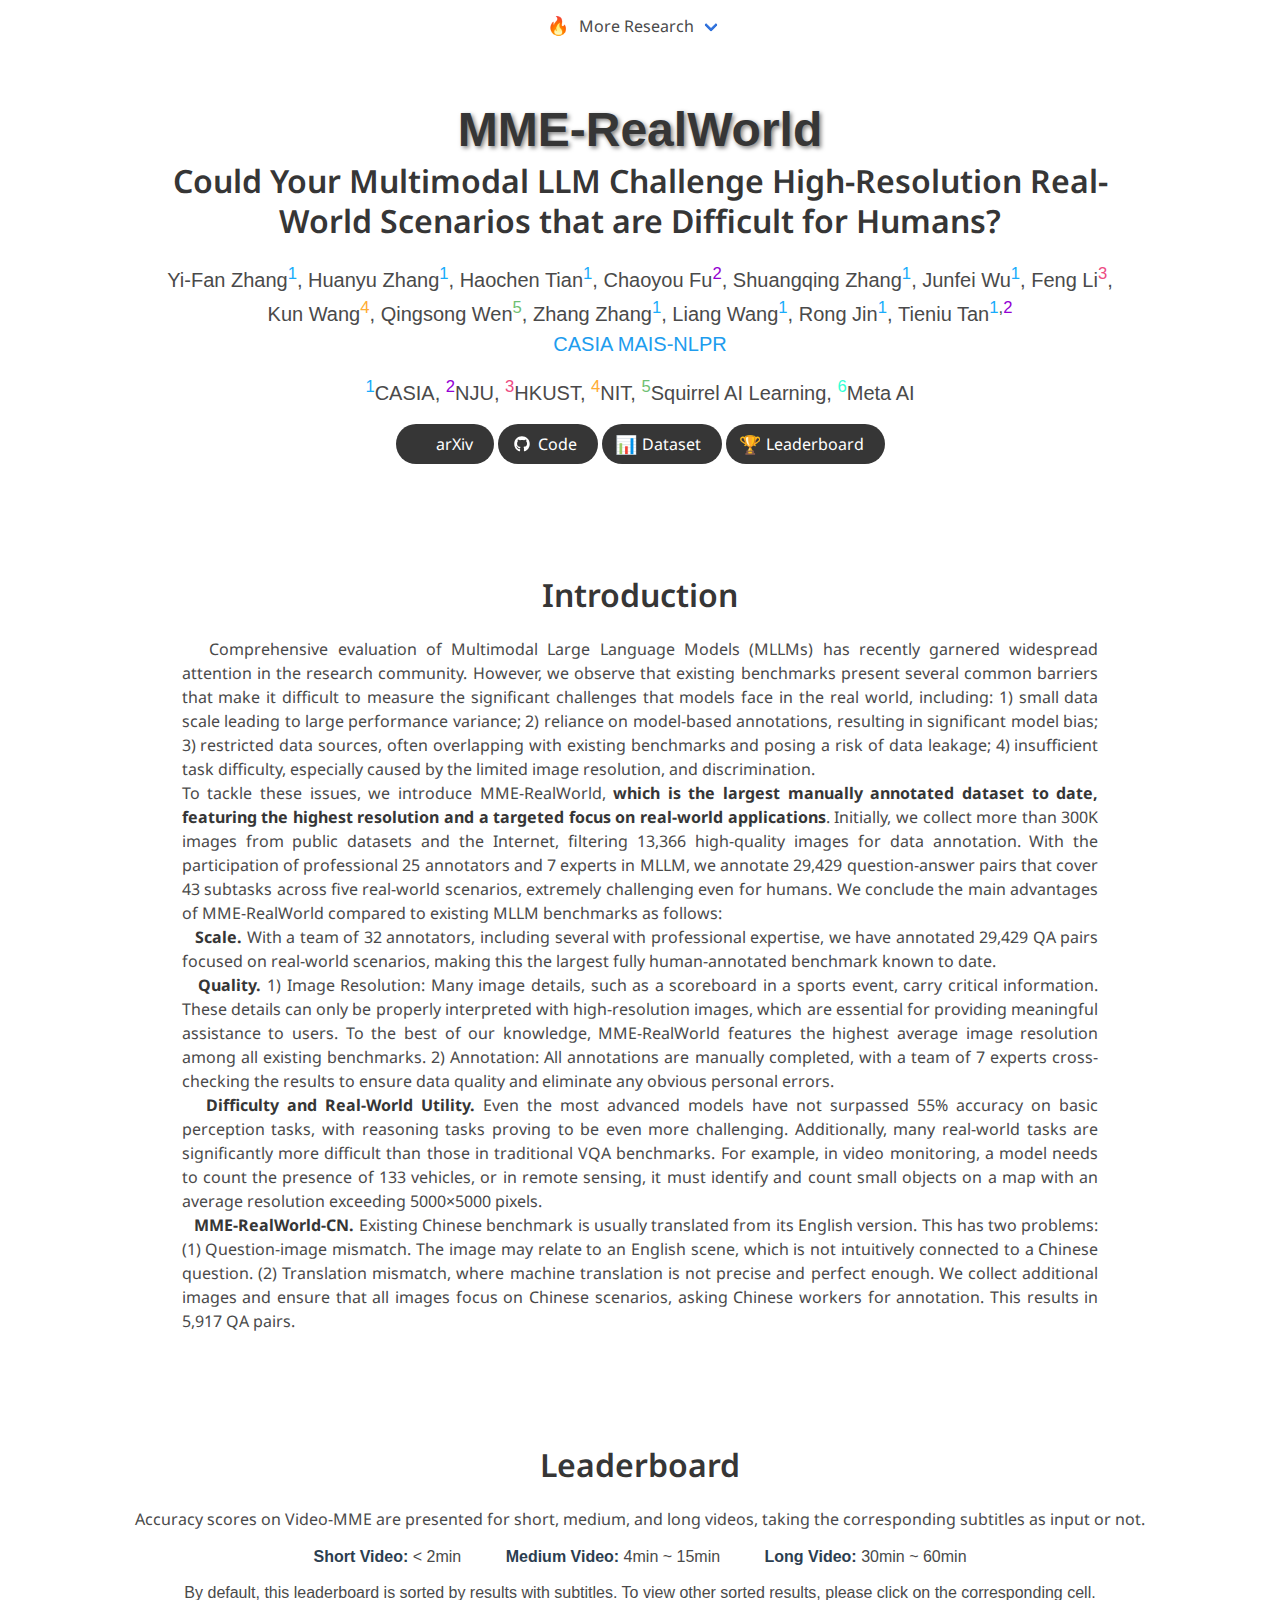
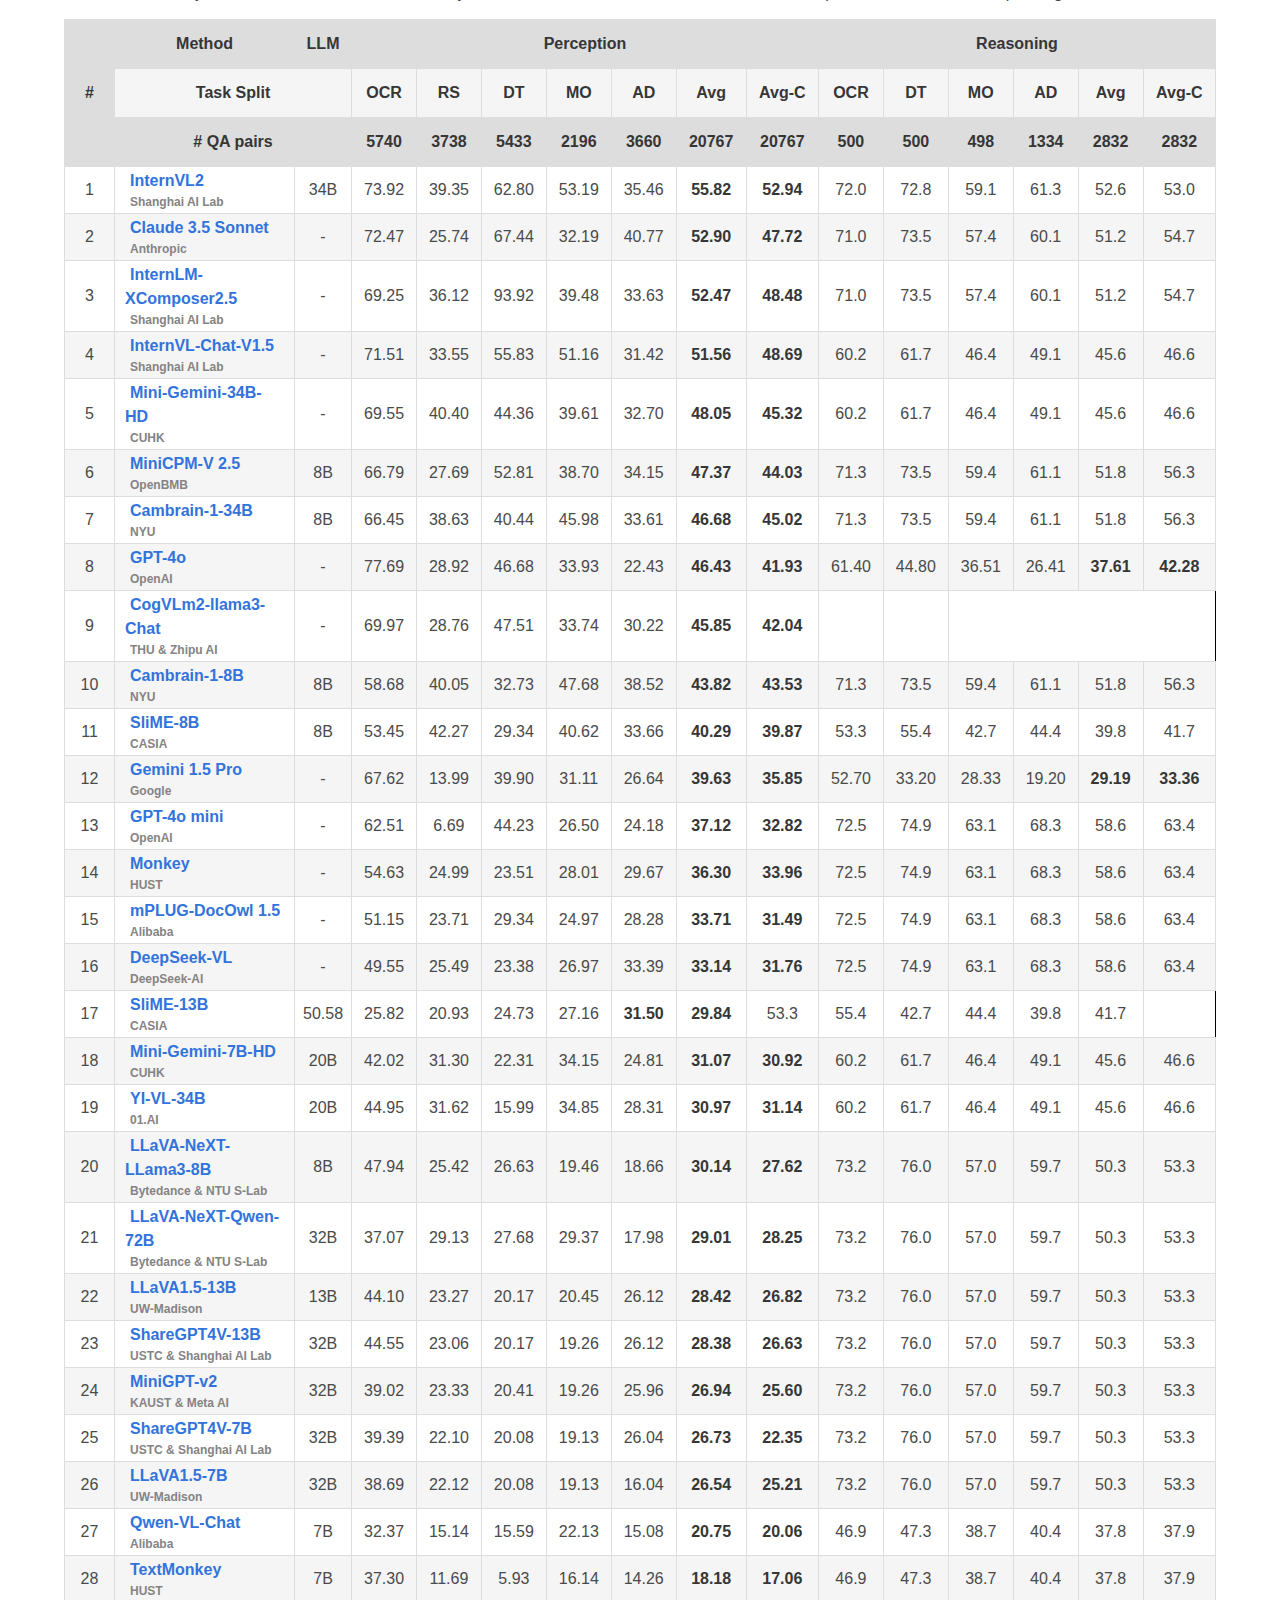
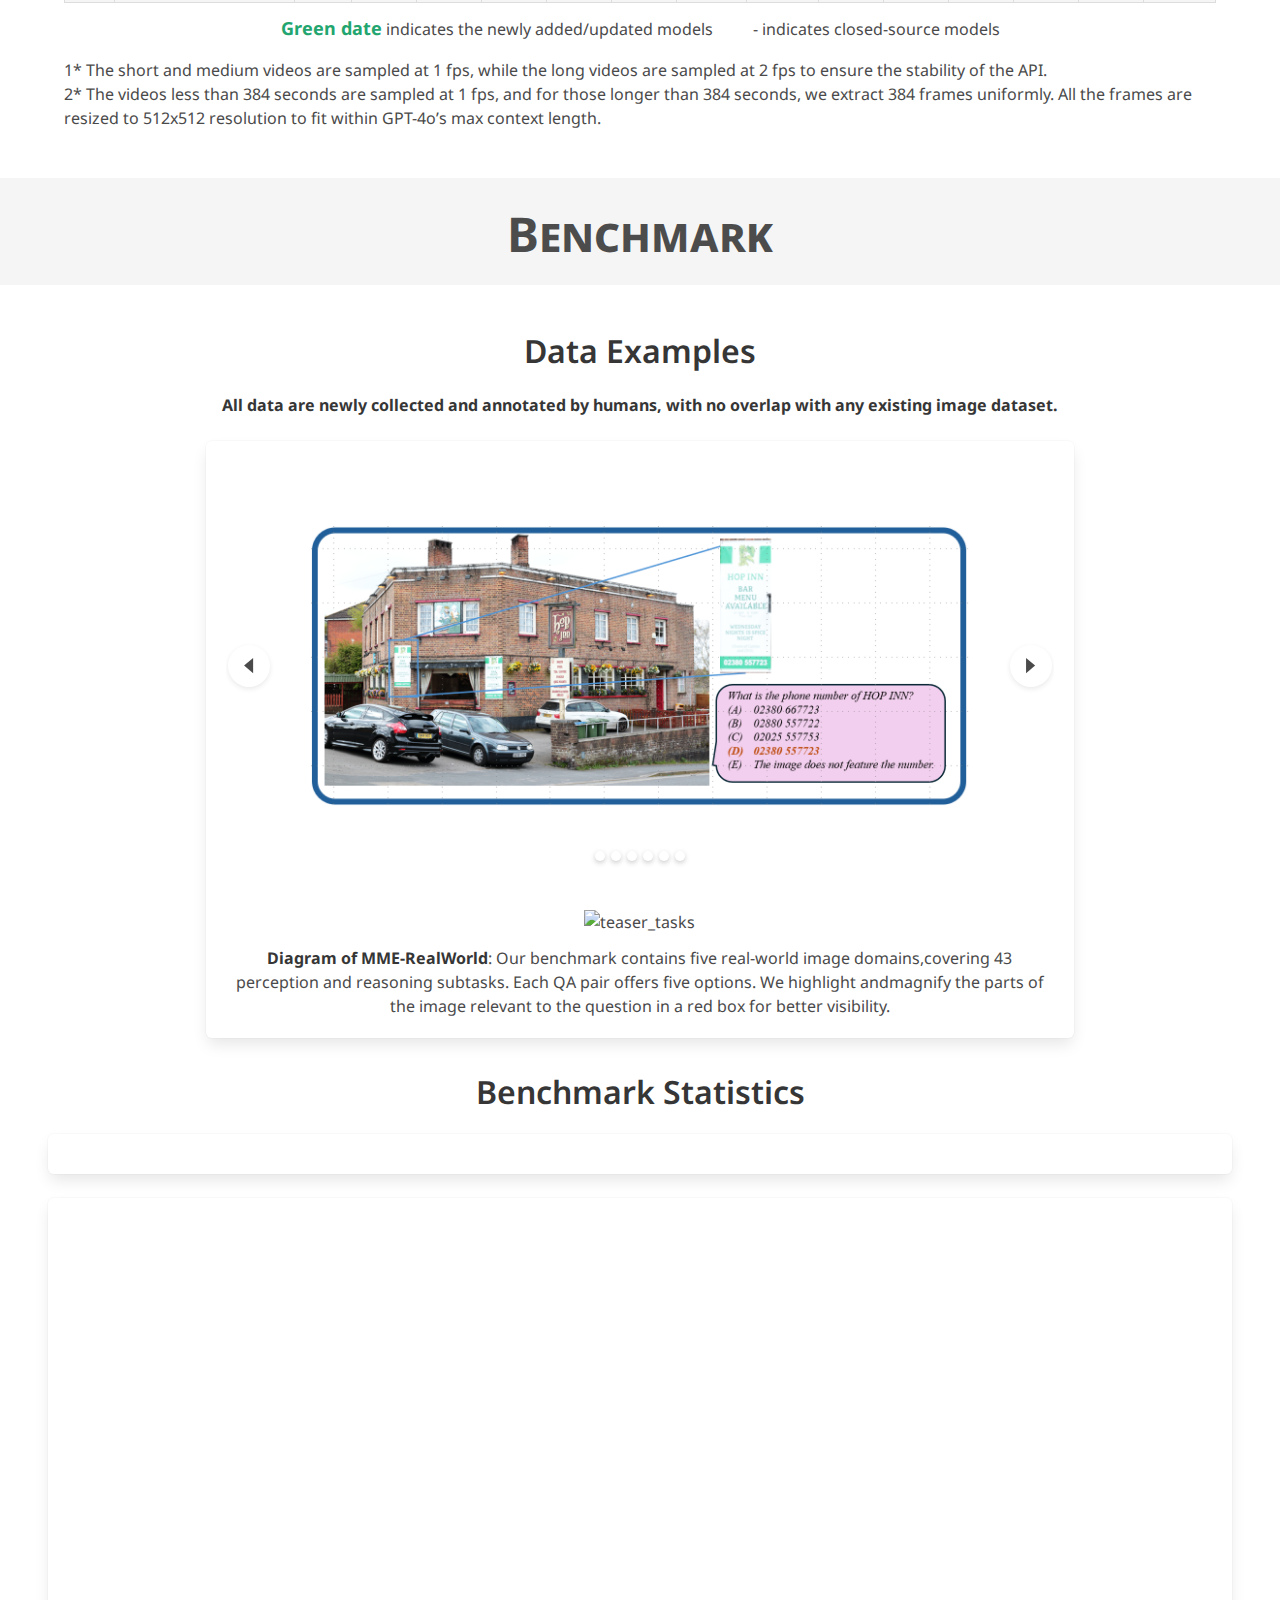
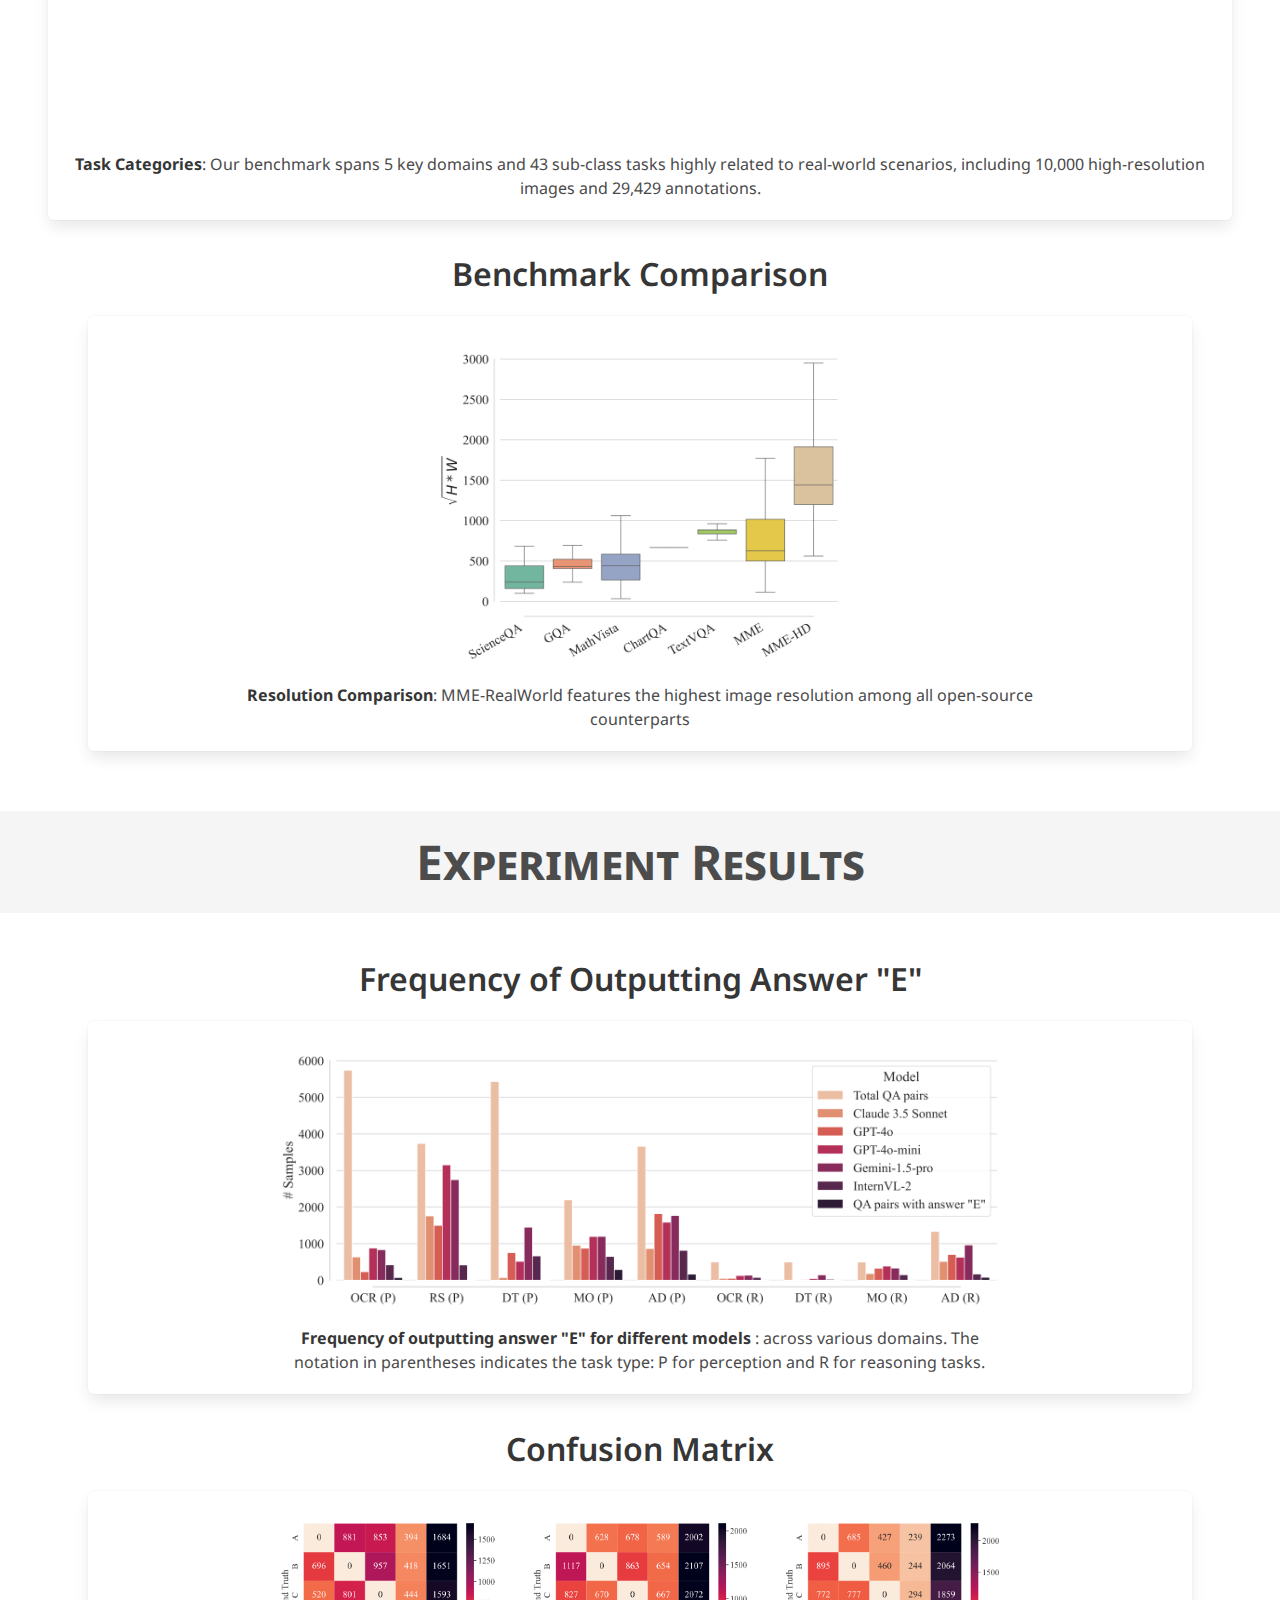
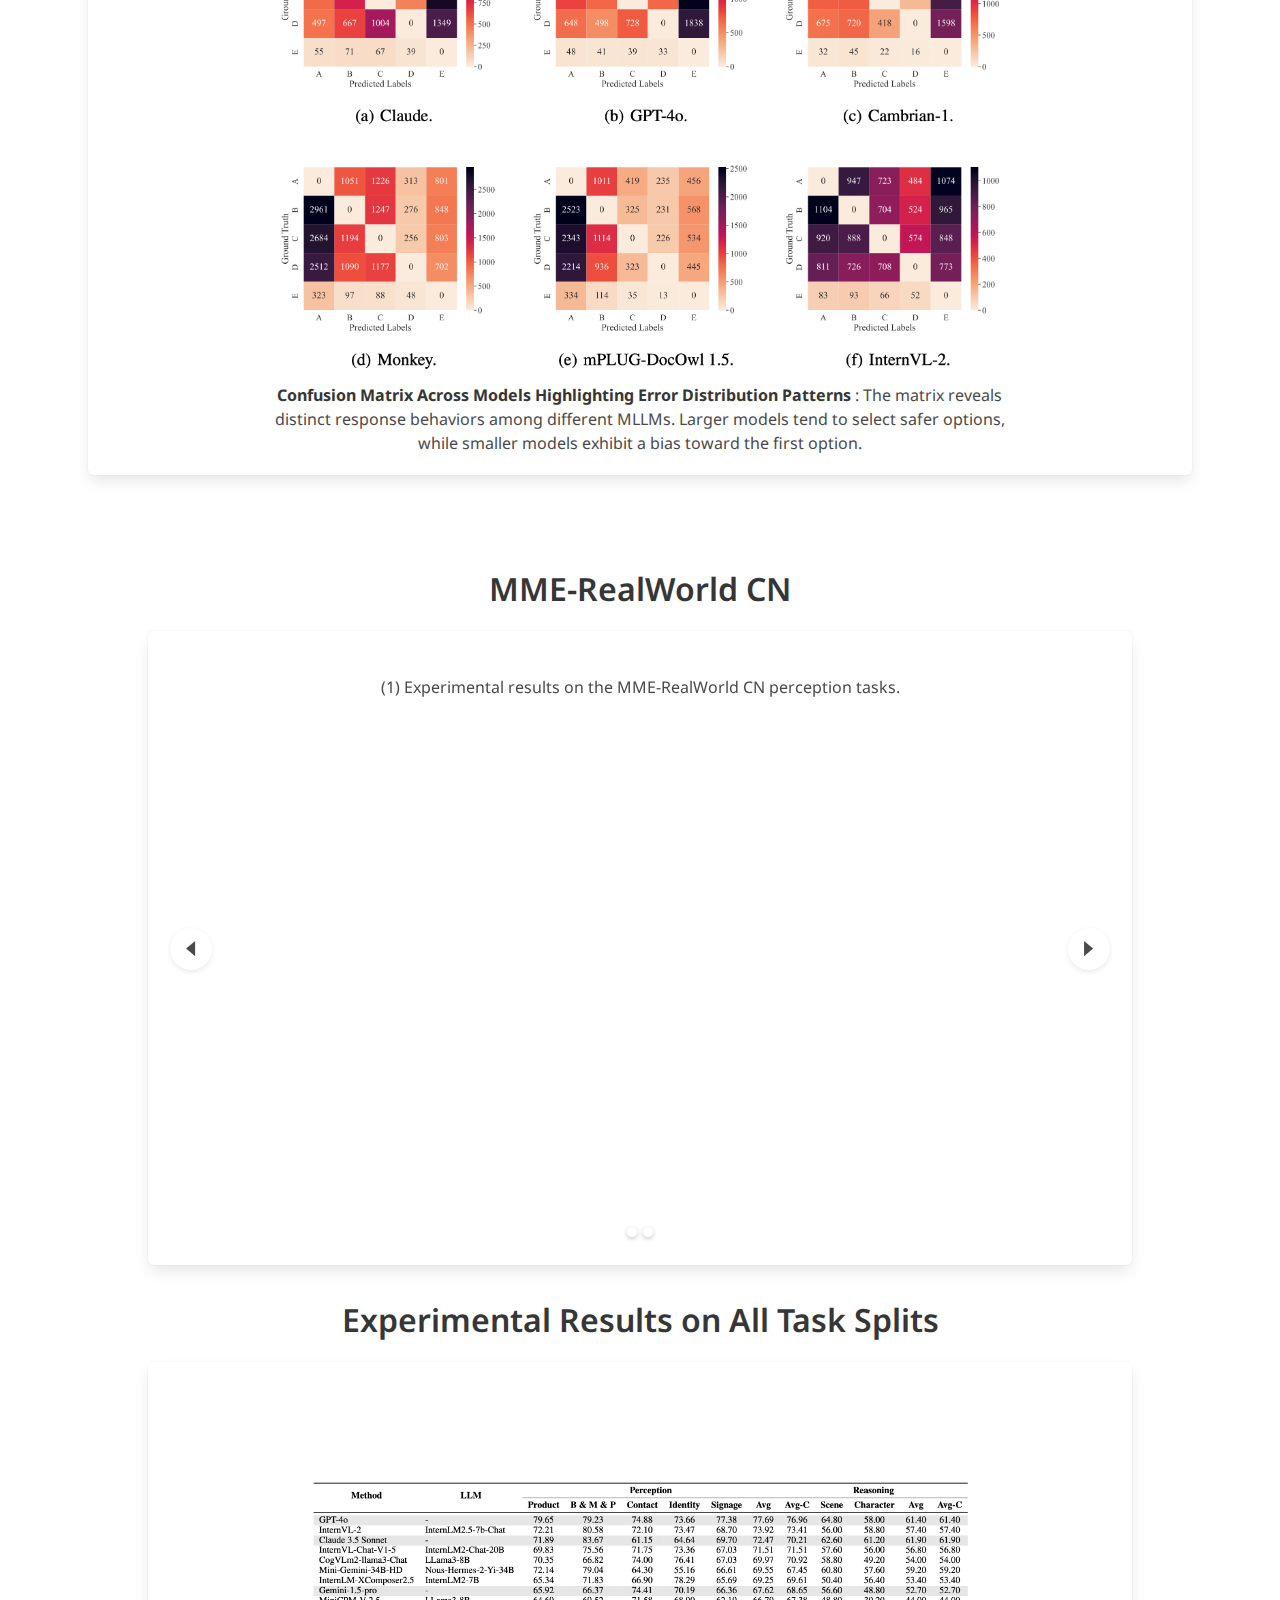
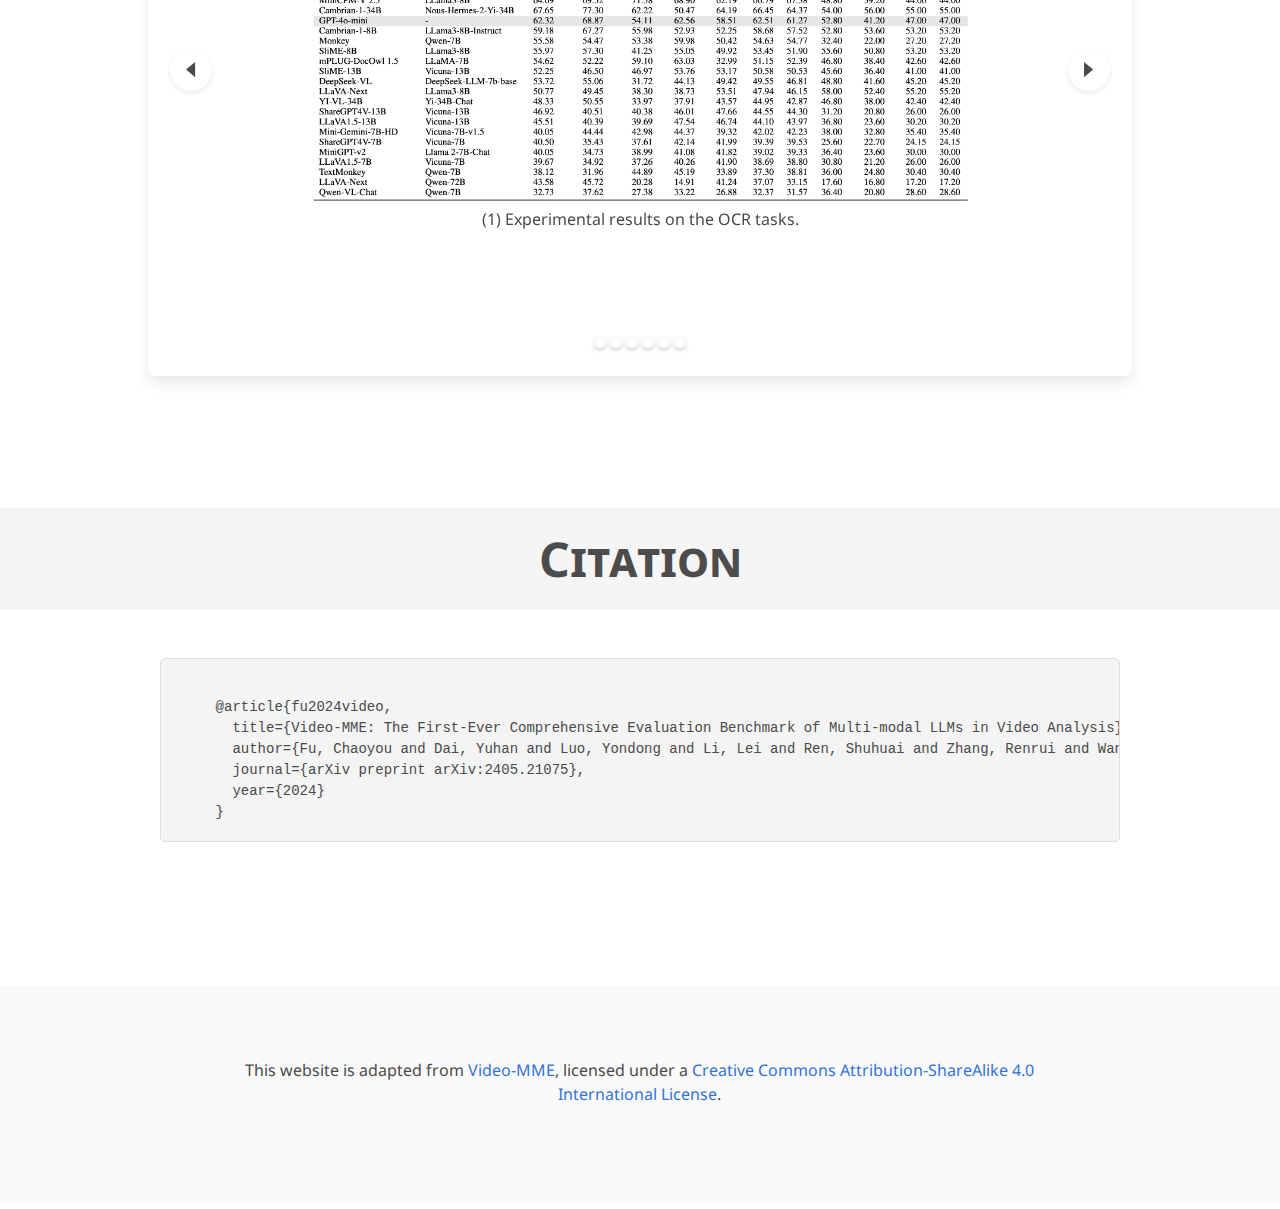
==== commit bec5fd1e: "leader board perception complete" ====
--- a/home_page.html
+++ b/home_page.html
@@ -4,7 +4,6 @@
   <meta charset="UTF-8">
   <meta name="viewport" content="width=device-width, initial-scale=1.0">
   <title> MME-RealWorld </title>
-
   <!-- <link rel="icon" href="./static/images/video-mme.png"> -->
 
   <link href="https://fonts.googleapis.com/css?family=Google+Sans|Noto+Sans|Castoro" rel="stylesheet">
@@ -282,11 +281,268 @@
             </thead>
             <tbody>
 
+
+              <tr>
+                <td style="vertical-align: middle;"></td>
+                <td style="text-align: left; padding: 2px 10px;"><b class=""><a href="https://github.com/OpenGVLab/InternVL" class="ext-link" style="font-size: 16px; margin-left: 5px;">InternVL2
+                  <p style="font-size: 12px; margin-left: 5px; color: #858383;">Shanghai AI Lab</p>
+                </a></b></td>
+                <td style="vertical-align: middle;">34B</td>
+
+                <td style="vertical-align: middle;">73.92 </td>
+                <td style="vertical-align: middle;">39.35</td>
+                <td style="vertical-align: middle;">62.80</td>
+                <td style="vertical-align: middle;">53.19</td>
+                <td style="vertical-align: middle;">35.46</td>
+                <td style="vertical-align: middle;"><strong>55.82</strong></td>
+                <td style="vertical-align: middle;"><strong>52.94</strong></td>
+
+                <td style="vertical-align: middle;">72.0</td>
+                <td style="vertical-align: middle;">72.8</td>
+                <td style="vertical-align: middle;">59.1</td>
+                <td style="vertical-align: middle;">61.3</td>
+                <td style="vertical-align: middle;">52.6</td>
+                <td style="vertical-align: middle;">53.0</td>                                 
+              </tr>
+
+              <tr>
+                <td style="vertical-align: middle;"></td>
+                <td style="text-align: left; padding: 2px 10px;"><b class="">
+                  <a href="https://www.anthropic.com/news/claude-3-5-sonnet" class="ext-link" style="font-size: 16px; margin-left: 5px;">
+                    Claude 3.5 Sonnet
+                  <p style="font-size: 12px; margin-left: 5px; color: #858383;">Anthropic</p>
+                </a></b></td>
+                <td style="vertical-align: middle;"> - </td>
+                <td style="vertical-align: middle;">72.47</td>
+                <td style="vertical-align: middle;">25.74</td>
+                <td style="vertical-align: middle;">67.44</td>
+                <td style="vertical-align: middle;">32.19</td>
+                <td style="vertical-align: middle;">40.77</td>
+
+                <td style="vertical-align: middle;"><strong>52.90</strong></td>
+                <td style="vertical-align: middle;"><strong>47.72</strong></td>
+
+
+                <td style="vertical-align: middle;">71.0</td>
+                <td style="vertical-align: middle;">73.5</td>
+                <td style="vertical-align: middle;">57.4</td>
+                <td style="vertical-align: middle;">60.1</td>
+                <td style="vertical-align: middle;">51.2</td>
+                <td style="vertical-align: middle;">54.7</td>                                 
+              </tr>
+
+              <tr>
+                <td style="vertical-align: middle;"></td>
+                <td style="text-align: left; padding: 2px 10px;"><b class=""><a href="https://arxiv.org/pdf/2309.15112" class="ext-link" style="font-size: 16px; margin-left: 5px;">InternLM-XComposer2.5
+                  <p style="font-size: 12px; margin-left: 5px; color: #858383;">Shanghai AI Lab</p>
+                </a></b></td>
+                <td style="vertical-align: middle;">- </td>
+                <td style="vertical-align: middle;">69.25 </td>
+                <td style="vertical-align: middle;">36.12</td>
+                <td style="vertical-align: middle;">93.92 </td>
+                <td style="vertical-align: middle;">39.48</td>
+                <td style="vertical-align: middle;">33.63</td>
+                <td style="vertical-align: middle;"><strong>52.47</strong></td>
+                <td style="vertical-align: middle;"><strong>48.48</strong></td>
+
+                <td style="vertical-align: middle;">71.0</td>
+                <td style="vertical-align: middle;">73.5</td>
+                <td style="vertical-align: middle;">57.4</td>
+                <td style="vertical-align: middle;">60.1</td>
+                <td style="vertical-align: middle;">51.2</td>
+                <td style="vertical-align: middle;">54.7</td>                                 
+              </tr>   
+
+              <tr>
+                <td style="vertical-align: middle;"></td>
+                <td style="text-align: left; padding: 2px 10px;"><b class=""><a href="https://github.com/OpenGVLab/InternVL" class="ext-link" style="font-size: 16px; margin-left: 5px;">InternVL-Chat-V1.5
+                  <p style="font-size: 12px; margin-left: 5px; color: #858383;">Shanghai AI Lab</p>
+                </a></b></td>
+                <td style="vertical-align: middle;"> - </td>
+                <td style="vertical-align: middle;">71.51</td>
+                <td style="vertical-align: middle;">33.55</td>
+                <td style="vertical-align: middle;">55.83</td>
+                <td style="vertical-align: middle;">51.16</td>
+                <td style="vertical-align: middle;">31.42</td>
+                <td style="vertical-align: middle;"><strong>51.56</strong></td>
+                <td style="vertical-align: middle;"><strong>48.69</strong></td>
+
+                <td style="vertical-align: middle;">60.2</td>
+                <td style="vertical-align: middle;">61.7</td>
+                <td style="vertical-align: middle;">46.4</td>
+                <td style="vertical-align: middle;">49.1</td>
+                <td style="vertical-align: middle;">45.6</td>
+                <td style="vertical-align: middle;">46.6</td>                                 
+              </tr>
+
+              <tr>
+                <td style="vertical-align: middle;"></td>
+                <td style="text-align: left; padding: 2px 10px;"><b class="">
+                  <a href="https://arxiv.org/pdf/2403.18814" class="ext-link" style="font-size: 16px; margin-left: 5px;">
+                    Mini-Gemini-34B-HD
+                  <p style="font-size: 12px; margin-left: 5px; color: #858383;">CUHK</p>
+                </a></b></td>
+                <td style="vertical-align: middle;"> - </td>
+                <td style="vertical-align: middle;">69.55</td>
+                <td style="vertical-align: middle;">40.40</td>
+                <td style="vertical-align: middle;">44.36</td>
+                <td style="vertical-align: middle;">39.61</td>
+                <td style="vertical-align: middle;">32.70</td>
+                <td style="vertical-align: middle;"><strong>48.05</strong></td>
+                <td style="vertical-align: middle;"><strong>45.32</strong></td>
+                <td style="vertical-align: middle;">60.2</td>
+                <td style="vertical-align: middle;">61.7</td>
+                <td style="vertical-align: middle;">46.4</td>
+                <td style="vertical-align: middle;">49.1</td>
+                <td style="vertical-align: middle;">45.6</td>
+                <td style="vertical-align: middle;">46.6</td>                                 
+              </tr>
+
+              <tr>
+                <td style="vertical-align: middle;"></td>
+                <td style="text-align: left; padding: 2px 10px;"><b class="">
+                  <a href="https://github.com/OpenBMB/MiniCPM-V" class="ext-link" style="font-size: 16px; margin-left: 5px;">
+                    MiniCPM-V 2.5
+                  <p style="font-size: 12px; margin-left: 5px; color: #858383;">OpenBMB</p>
+                </a> </b></td>
+                <td style="vertical-align: middle;">8B </td>
+                <td style="vertical-align: middle;">66.79 </td>
+                <td style="vertical-align: middle;">27.69 </td>
+                <td style="vertical-align: middle;">52.81</td>
+                <td style="vertical-align: middle;">38.70</td>
+                <td style="vertical-align: middle;">34.15</td>
+                <td style="vertical-align: middle;"><strong>47.37</strong></td>
+                <td style="vertical-align: middle;"><strong>44.03</strong></td>
+               
+                <td style="vertical-align: middle;">71.3 </td>
+                <td style="vertical-align: middle;">73.5 </td>
+                <td style="vertical-align: middle;">59.4 </td>
+                <td style="vertical-align: middle;">61.1 </td>
+                <td style="vertical-align: middle;">51.8 </td>   
+                <td style="vertical-align: middle;">56.3 </td>                       
+              </tr>
+
+              <tr>
+                <td style="vertical-align: middle;"></td>
+                <td style="text-align: left; padding: 2px 10px;"><b class="">
+                  <a href="https://arxiv.org/pdf/2406.16860" class="ext-link" style="font-size: 16px; margin-left: 5px;">
+                    Cambrain-1-34B
+                  <p style="font-size: 12px; margin-left: 5px; color: #858383;">NYU</p>
+                </a> </b></td>
+                <td style="vertical-align: middle;">8B </td>
+                <td style="vertical-align: middle;">66.45 </td>
+                <td style="vertical-align: middle;">38.63 </td>
+                <td style="vertical-align: middle;">40.44</td>
+                <td style="vertical-align: middle;">45.98</td>
+                <td style="vertical-align: middle;">33.61</td>
+
+                <td style="vertical-align: middle;"><strong>46.68</strong></td>
+                <td style="vertical-align: middle;"><strong>45.02</strong></td>
+
+                <td style="vertical-align: middle;">71.3 </td>
+                <td style="vertical-align: middle;">73.5 </td>
+                <td style="vertical-align: middle;">59.4 </td>
+                <td style="vertical-align: middle;">61.1 </td>
+                <td style="vertical-align: middle;">51.8 </td>   
+                <td style="vertical-align: middle;">56.3 </td>                       
+              </tr>
+
+              <tr>
+                <td style="vertical-align: middle;"></td>
+                <td style="text-align: left; padding: 2px 10px;"><b class="">
+                  <a href="https://openai.com/index/hello-gpt-4o/" class="ext-link" style="font-size: 16px; margin-left: 5px;">
+                    GPT-4o
+                  <p style="font-size: 12px; margin-left: 5px; color: #858383;">OpenAI</p>
+                </a></b></td>
+                <td style="vertical-align: middle;">- </td>
+                <td style="vertical-align: middle;">77.69</td>
+                <td style="vertical-align: middle;">28.92</td>
+                <td style="vertical-align: middle;">46.68</td>
+                <td style="vertical-align: middle;">33.93</td>
+                <td style="vertical-align: middle;">22.43</td>
+                <td style="vertical-align: middle;"><strong>46.43</strong></td>
+                <td style="vertical-align: middle;"><strong>41.93</strong></td>
+                <td style="vertical-align: middle;">61.40</td>
+                <td style="vertical-align: middle;">44.80</td>
+                <td style="vertical-align: middle;">36.51</td>
+                <td style="vertical-align: middle;">26.41</td>
+                <td style="vertical-align: middle;"><strong>37.61</strong></td>
+                <td style="vertical-align: middle;"><strong>42.28</strong></td>                           
+              </tr>
+
+              <tr>
+                <td style="vertical-align: middle;"></td>
+                <td style="text-align: left; padding: 2px 10px;"><b class="">
+                  <a href="https://github.com/THUDM/CogVLM2" class="ext-link" style="font-size: 16px; margin-left: 5px;">
+                    CogVLm2-llama3-Chat
+                  <p style="font-size: 12px; margin-left: 5px; color: #858383;">THU & Zhipu AI</p>
+                </a></b></td>
+                <td style="vertical-align: middle;">- </td>
+                <td style="vertical-align: middle;">69.97</td>
+                <td style="vertical-align: middle;">28.76</td>
+                <td style="vertical-align: middle;">47.51</td>
+                <td style="vertical-align: middle;">33.74</td>
+                <td style="vertical-align: middle;">30.22</td>
+                <td style="vertical-align: middle;"><strong>45.85</strong></td>
+                <td style="vertical-align: middle;"><strong>42.04</strong></td>
+                <td style="vertical-align: middle;"></td>
+                <td style="vertical-align: middle;"></td>
+                         
+              </tr>
+
+              <tr>
+                <td style="vertical-align: middle;"></td>
+                <td style="text-align: left; padding: 2px 10px;"><b class="">
+                  <a href="https://arxiv.org/pdf/2406.16860" class="ext-link" style="font-size: 16px; margin-left: 5px;">
+                    Cambrain-1-8B
+                  <p style="font-size: 12px; margin-left: 5px; color: #858383;">NYU</p>
+                </a> </b></td>
+                <td style="vertical-align: middle;">8B </td>
+                <td style="vertical-align: middle;">58.68</td>
+                <td style="vertical-align: middle;">40.05</td>
+                <td style="vertical-align: middle;">32.73</td>
+                <td style="vertical-align: middle;">47.68</td>
+                <td style="vertical-align: middle;">38.52</td>
+                <td style="vertical-align: middle;"><strong>43.82</strong></td>
+                <td style="vertical-align: middle;"><strong>43.53</strong></td>
+
+                <td style="vertical-align: middle;">71.3 </td>
+                <td style="vertical-align: middle;">73.5 </td>
+                <td style="vertical-align: middle;">59.4 </td>
+                <td style="vertical-align: middle;">61.1 </td>
+                <td style="vertical-align: middle;">51.8 </td>   
+                <td style="vertical-align: middle;">56.3 </td>                       
+              </tr>    
+
+              <tr>
+                <td style="vertical-align: middle;"></td>
+                <td style="text-align: left; padding: 2px 10px;"><b class="">
+                  <a href="https://github.com/yfzhang114/SliME" class="ext-link" style="font-size: 16px; margin-left: 5px;">SliME-8B
+                  <p style="font-size: 12px; margin-left: 5px; color: #858383;">CASIA</p>
+                </a></b></td>
+                <td style="vertical-align: middle;">8B</td>
+                <td style="vertical-align: middle;">53.45 </td>
+                <td style="vertical-align: middle;">42.27 </td>
+                <td style="vertical-align: middle;">29.34 </td>
+                <td style="vertical-align: middle;">40.62 </td>
+                <td style="vertical-align: middle;">33.66 </td>
+                <td style="vertical-align: middle;"><strong>40.29</strong></td>
+                <td style="vertical-align: middle;"><strong>39.87</strong></td>
+
+                <td style="vertical-align: middle;">53.3</td>
+                <td style="vertical-align: middle;">55.4</td>
+                <td style="vertical-align: middle;">42.7</td>
+                <td style="vertical-align: middle;">44.4</td>
+                <td style="vertical-align: middle;">39.8</td>
+                <td style="vertical-align: middle;">41.7</td>                                
+              </tr>
+
               <tr>
                 <td style="vertical-align: middle;"></td>
                 <td style="text-align: left; padding: 2px 10px;">
                   <b class="">
-                    <a href="https://storage.googleapis.com/deepmind-media/gemini/gemini_v1_5_report.pdf" class="ext-link" style="font-size: 16px; margin-left: 5px;">Gemini 1.5 Pro</a>
+                    <a href="https://storage.googleapis.com/deepmind-media/gemini/gemini_v1_5_report.pdf" class="ext-link" style="font-size: 16px; margin-left: 5px;">
+                      Gemini 1.5 Pro</a>
                     <p style="font-size: 12px; margin-left: 5px; color: #858383;">Google</p>
                   </b>
                 </td>
@@ -296,88 +552,34 @@
                 <td style="vertical-align: middle;">39.90</td>
                 <td style="vertical-align: middle;">31.11</td>
                 <td style="vertical-align: middle;">26.64</td>
-                <td style="vertical-align: middle;">39.63</td>
-                <td style="vertical-align: middle;">35.85</td>
+                <td style="vertical-align: middle;"><strong>39.63</strong></td>
+                <td style="vertical-align: middle;"><strong>35.85</strong></td>
                 <td style="vertical-align: middle;">52.70</td>
                 <td style="vertical-align: middle;">33.20</td>
                 <td style="vertical-align: middle;">28.33</td>
                 <td style="vertical-align: middle;">19.20</td>
-                <td style="vertical-align: middle;">29.19</td>
-                <td style="vertical-align: middle;">33.36</td>                                 
-              </tr>
-              <tr>
-                <td style="vertical-align: middle;"></td>
-                <td style="text-align: left; padding: 2px 10px;"><b class=""><a href="https://openai.com/index/hello-gpt-4o/" class="ext-link" style="font-size: 16px; margin-left: 5px;">GPT-4o
-                  <p style="font-size: 12px; margin-left: 5px; color: #858383;">OpenAI</p>
-                </a></b></td>
-                <td style="vertical-align: middle;">- </td>
-                <td style="vertical-align: middle;">77.69</td>
-                <td style="vertical-align: middle;">28.92</td>
-                <td style="vertical-align: middle;">46.68</td>
-                <td style="vertical-align: middle;">33.93</td>
-                <td style="vertical-align: middle;">22.43</td>
-                <td style="vertical-align: middle;">46.43</td>
-                <td style="vertical-align: middle;">41.93</td>
-                <td style="vertical-align: middle;">61.40</td>
-                <td style="vertical-align: middle;">44.80</td>
-                <td style="vertical-align: middle;">36.51</td>
-                <td style="vertical-align: middle;">26.41</td>
-                <td style="vertical-align: middle;">37.61</td>
-                <td style="vertical-align: middle;">42.28</td>                           
-              </tr>
-              <tr>
-                <td style="vertical-align: middle;"></td>
-                <td style="text-align: left; padding: 2px 10px;">
-                  <b class="">
-                    <a href="https://storage.googleapis.com/deepmind-media/gemini/gemini_v1_5_report.pdf" class="ext-link" style="font-size: 16px; margin-left: 5px;">Gemini 1.5 Flash</a>
-                    <p style="font-size: 12px; margin-left: 5px; color: #858383;">Google</p>
-                  </b>
-                </td>
-                <td style="vertical-align: middle;">- </td>
-                <td style="vertical-align: middle;">67.62</td>
-                <td style="vertical-align: middle;">13.99</td>
-                <td style="vertical-align: middle;">39.90</td>
-                <td style="vertical-align: middle;">31.11</td>
-                <td style="vertical-align: middle;">26.64</td>
-                <td style="vertical-align: middle;">39.63</td>
-                <td style="vertical-align: middle;">35.85</td>
-                <td style="vertical-align: middle;">52.70</td>
-                <td style="vertical-align: middle;">33.20</td>
-                <td style="vertical-align: middle;">28.33</td>
-                <td style="vertical-align: middle;">19.20</td>
-                <td style="vertical-align: middle;">29.19</td>
-                <td style="vertical-align: middle;">33.36</td>                                 
-              </tr>
-              <tr>
-                <td style="vertical-align: middle;"></td>
-                <td style="text-align: left; padding: 2px 10px;">
-                  <b class="">
-                    <a href="https://arxiv.org/pdf/2408.03326" class="ext-link" style="font-size: 16px; margin-left: 5px;">LLaVA-OneVision</a>
-                    <p style="font-size: 12px; margin-left: 5px; color: #858383;">Bytedance & NTU S-Lab</p>
-                  </b>
-                </td>
-                <td style="vertical-align: middle;">72B </td>
-                <td style="vertical-align: middle;">32 </td>
-                <td style="vertical-align: middle;"><strong style="color: #22a56e;" >2024-08-08</strong></td>
-                <td style="vertical-align: middle;"><b class="">66.3</b></td>
-                <td style="vertical-align: middle;"><b class="">69.6</b></td>
-                <td style="vertical-align: middle;">76.7</td>
-                <td style="vertical-align: middle;">79.3</td>
-                <td style="vertical-align: middle;">62.2</td>
-                <td style="vertical-align: middle;">66.9</td>
-                <td style="vertical-align: middle;">60.0</td>
-                <td style="vertical-align: middle;">62.4</td>                                 
-              </tr>
-              <tr>
-                <td style="vertical-align: middle;"></td>
-                <td style="text-align: left; padding: 2px 10px;"><b class=""><a href="https://openai.com/index/gpt-4o-mini-advancing-cost-efficient-intelligence/" class="ext-link" style="font-size: 16px; margin-left: 5px;">GPT-4o mini
+                <td style="vertical-align: middle;"><strong>29.19</strong></td>
+                <td style="vertical-align: middle;"><strong>33.36</strong></td>                                 
+              </tr>
+
+              <tr>
+                <td style="vertical-align: middle;"></td>
+                <td style="text-align: left; padding: 2px 10px;"><b class="">
+                  <a href="https://openai.com/index/gpt-4o-mini-advancing-cost-efficient-intelligence/" class="ext-link" style="font-size: 16px; margin-left: 5px;">
+                    GPT-4o mini
                   <p style="font-size: 12px; margin-left: 5px; color: #858383;">OpenAI</p>
                 </a> </b></td>
                 <td style="vertical-align: middle;">- </td>
-                <td style="vertical-align: middle;">250 </td>
-                <td style="vertical-align: middle;">2024-07-21</td>
-                <td style="vertical-align: middle;"><b class="">64.8</b></td>
-                <td style="vertical-align: middle;"><b class="">68.9</b></td>
+                <td style="vertical-align: middle;">62.51</td>
+                <td style="vertical-align: middle;">6.69 </td>
+                <td style="vertical-align: middle;">44.23 </td>
+                <td style="vertical-align: middle;">26.50 </td>
+                <td style="vertical-align: middle;">24.18 </td>
+
+
+                <td style="vertical-align: middle;"><strong>37.12</strong> </td>
+                <td style="vertical-align: middle;"><strong>32.82</strong> </td>
+
                 <td style="vertical-align: middle;">72.5 </td>
                 <td style="vertical-align: middle;">74.9 </td>
                 <td style="vertical-align: middle;">63.1 </td>
@@ -385,67 +587,174 @@
                 <td style="vertical-align: middle;">58.6 </td>   
                 <td style="vertical-align: middle;">63.4 </td>                       
               </tr>
-              <tr>
-                <td style="vertical-align: middle;"></td>
-                <td style="text-align: left; padding: 2px 10px;"><b class=""><a href="https://github.com/NVlabs/VILA" class="ext-link" style="font-size: 16px; margin-left: 5px;">VILA-1.5
-                  <p style="font-size: 12px; margin-left: 5px; color: #858383;">NVIDIA & MIT</p>
-                </a> </b></td>
-                <td style="vertical-align: middle;">34B </td>
-                <td style="vertical-align: middle;">14 </td>
-                <td style="vertical-align: middle;">2024-07-21</td>
-                <td style="vertical-align: middle;"><b class="">62.3</b></td>
-                <td style="vertical-align: middle;"><b class="">64.1</b></td>
-                <td style="vertical-align: middle;">72.0 </td>
-                <td style="vertical-align: middle;">74.0 </td>
-                <td style="vertical-align: middle;">61.2 </td>
-                <td style="vertical-align: middle;">62.6 </td>
-                <td style="vertical-align: middle;">53.8 </td>   
-                <td style="vertical-align: middle;">55.7 </td>                       
-              </tr>
-              <tr>
-                <td style="vertical-align: middle;"></td>
-                <td style="text-align: left; padding: 2px 10px;"><b class=""><a href="https://github.com/OpenBMB/MiniCPM-V" class="ext-link" style="font-size: 16px; margin-left: 5px;">MiniCPM-V 2.6
-                  <p style="font-size: 12px; margin-left: 5px; color: #858383;">OpenBMB</p>
-                </a> </b></td>
-                <td style="vertical-align: middle;">8B </td>
-                <td style="vertical-align: middle;">64 </td>
-                <td style="vertical-align: middle;"><strong style="color: #22a56e;" >2024-08-12</strong></td>
-                <td style="vertical-align: middle;"><b class="">60.9</b></td>
-                <td style="vertical-align: middle;"><b class="">63.7</b></td>
-                <td style="vertical-align: middle;">71.3 </td>
-                <td style="vertical-align: middle;">73.5 </td>
-                <td style="vertical-align: middle;">59.4 </td>
-                <td style="vertical-align: middle;">61.1 </td>
-                <td style="vertical-align: middle;">51.8 </td>   
-                <td style="vertical-align: middle;">56.3 </td>                       
-              </tr>
-              <tr>
-                <td style="vertical-align: middle;"></td>
-                <td style="text-align: left; padding: 2px 10px;"><b class=""><a href="https://openai.com/index/gpt-4v-system-card/" class="ext-link" style="font-size: 16px; margin-left: 5px;">GPT-4V
-                  <p style="font-size: 12px; margin-left: 5px; color: #858383;">OpenAI</p>
+
+              <tr>
+                <td style="vertical-align: middle;"></td>
+                <td style="text-align: left; padding: 2px 10px;"><b class="">
+                  <a href="https://arxiv.org/pdf/2311.06607" class="ext-link" style="font-size: 16px; margin-left: 5px;">
+                    Monkey
+                  <p style="font-size: 12px; margin-left: 5px; color: #858383;">HUST</p>
                 </a> </b></td>
                 <td style="vertical-align: middle;">- </td>
-                <td style="vertical-align: middle;">10 </td>
-                <td style="vertical-align: middle;">2024-06-15</td>
-                <td style="vertical-align: middle;"><b class="">59.9</b></td>
-                <td style="vertical-align: middle;"><b class="">63.3</b></td>
-                <td style="vertical-align: middle;">70.5 </td>
-                <td style="vertical-align: middle;">73.2 </td>
-                <td style="vertical-align: middle;">55.8 </td>
-                <td style="vertical-align: middle;">59.7 </td>
-                <td style="vertical-align: middle;">53.5 </td>   
-                <td style="vertical-align: middle;">56.9 </td>                       
-              </tr>
-               <tr>
-                <td style="vertical-align: middle;"></td>
-                <td style="text-align: left; padding: 2px 10px;"><b class=""><a href="https://github.com/LLaVA-VL/LLaVA-NeXT/blob/inference/docs/LLaVA-NeXT-Video_0716.md" class="ext-link" style="font-size: 16px; margin-left: 5px;">LLaVA-NeXT-Video
+                <td style="vertical-align: middle;">54.63 </td>
+                <td style="vertical-align: middle;">24.99</td>
+                <td style="vertical-align: middle;">23.51 </td>
+                <td style="vertical-align: middle;">28.01</td>
+                <td style="vertical-align: middle;">29.67</td>
+
+
+                <td style="vertical-align: middle;"><strong>36.30</strong> </td>
+                <td style="vertical-align: middle;"><strong>33.96</strong> </td>
+
+
+                <td style="vertical-align: middle;">72.5 </td>
+                <td style="vertical-align: middle;">74.9 </td>
+                <td style="vertical-align: middle;">63.1 </td>
+                <td style="vertical-align: middle;">68.3 </td>
+                <td style="vertical-align: middle;">58.6 </td>   
+                <td style="vertical-align: middle;">63.4 </td>                       
+              </tr>          
+ 
+              <tr>
+                <td style="vertical-align: middle;"></td>
+                <td style="text-align: left; padding: 2px 10px;"><b class="">
+                  <a href="https://arxiv.org/pdf/2403.12895" class="ext-link" style="font-size: 16px; margin-left: 5px;">
+                    mPLUG-DocOwl 1.5
+                  <p style="font-size: 12px; margin-left: 5px; color: #858383;">Alibaba</p>
+                </a> </b></td>
+                <td style="vertical-align: middle;">- </td>
+                <td style="vertical-align: middle;">51.15</td>
+                <td style="vertical-align: middle;">23.71</td>
+                <td style="vertical-align: middle;">29.34</td>
+                <td style="vertical-align: middle;">24.97</td>
+                <td style="vertical-align: middle;">28.28</td>
+
+
+                <td style="vertical-align: middle;"><strong>33.71</strong> </td>
+                <td style="vertical-align: middle;"><strong>31.49</strong> </td>
+
+                <td style="vertical-align: middle;">72.5 </td>
+                <td style="vertical-align: middle;">74.9 </td>
+                <td style="vertical-align: middle;">63.1 </td>
+                <td style="vertical-align: middle;">68.3 </td>
+                <td style="vertical-align: middle;">58.6 </td>   
+                <td style="vertical-align: middle;">63.4 </td>                       
+              </tr> 
+
+              <tr>
+                <td style="vertical-align: middle;"></td>
+                <td style="text-align: left; padding: 2px 10px;"><b class=""><a href="https://arxiv.org/pdf/2403.05525" class="ext-link" style="font-size: 16px; margin-left: 5px;">DeepSeek-VL
+                  <p style="font-size: 12px; margin-left: 5px; color: #858383;">DeepSeek-AI</p>
+                </a> </b></td>
+                <td style="vertical-align: middle;">- </td>
+                <td style="vertical-align: middle;">49.55 </td>
+                <td style="vertical-align: middle;">25.49</td>
+                <td style="vertical-align: middle;">23.38</td>
+                <td style="vertical-align: middle;">26.97</td>
+                <td style="vertical-align: middle;">33.39</td>
+
+
+                <td style="vertical-align: middle;"><strong>33.14</strong> </td>
+                <td style="vertical-align: middle;"><strong>31.76</strong> </td>
+
+                <td style="vertical-align: middle;">72.5 </td>
+                <td style="vertical-align: middle;">74.9 </td>
+                <td style="vertical-align: middle;">63.1 </td>
+                <td style="vertical-align: middle;">68.3 </td>
+                <td style="vertical-align: middle;">58.6 </td>   
+                <td style="vertical-align: middle;">63.4 </td>                       
+              </tr>
+
+              <tr>
+                <td style="vertical-align: middle;"></td>
+                <td style="text-align: left; padding: 2px 10px;"><b class=""><a href="https://github.com/yfzhang114/SliME" class="ext-link" style="font-size: 16px; margin-left: 5px;">
+                  SliME-13B
+                  <p style="font-size: 12px; margin-left: 5px; color: #858383;">CASIA</p>
+                </a></b></td>
+                <td style="vertical-align: middle;">50.58</td>
+                <td style="vertical-align: middle;">25.82</td>
+                <td style="vertical-align: middle;">20.93</td>
+                <td style="vertical-align: middle;">24.73</td>
+                <td style="vertical-align: middle;">27.16</td>
+
+
+                <td style="vertical-align: middle;"><strong>31.50</strong> </td>
+                <td style="vertical-align: middle;"><strong>29.84</strong> </td>
+                <td style="vertical-align: middle;">53.3</td>
+                <td style="vertical-align: middle;">55.4</td>
+                <td style="vertical-align: middle;">42.7</td>
+                <td style="vertical-align: middle;">44.4</td>
+                <td style="vertical-align: middle;">39.8</td>
+                <td style="vertical-align: middle;">41.7</td>                                
+              </tr>
+
+              <tr>
+                <td style="vertical-align: middle;"></td>
+                <td style="text-align: left; padding: 2px 10px;"><b class=""><a href="https://arxiv.org/pdf/2403.18814" class="ext-link" style="font-size: 16px; margin-left: 5px;">
+                  Mini-Gemini-7B-HD
+                  <p style="font-size: 12px; margin-left: 5px; color: #858383;">CUHK</p>
+                </a></b></td>
+                <td style="vertical-align: middle;">20B</td>
+                <td style="vertical-align: middle;">42.02</td>
+                <td style="vertical-align: middle;">31.30</td>
+                <td style="vertical-align: middle;">22.31</td>
+                <td style="vertical-align: middle;">34.15</td>
+                <td style="vertical-align: middle;">24.81</td>
+
+
+                <td style="vertical-align: middle;"><strong>31.07</strong> </td>
+                <td style="vertical-align: middle;"><strong>30.92</strong> </td>
+                <td style="vertical-align: middle;">60.2</td>
+                <td style="vertical-align: middle;">61.7</td>
+                <td style="vertical-align: middle;">46.4</td>
+                <td style="vertical-align: middle;">49.1</td>
+                <td style="vertical-align: middle;">45.6</td>
+                <td style="vertical-align: middle;">46.6</td>                                 
+              </tr>
+
+              <tr>
+                <td style="vertical-align: middle;"></td>
+                <td style="text-align: left; padding: 2px 10px;"><b class="">
+                  <a href="https://arxiv.org/pdf/2403.04652" class="ext-link" style="font-size: 16px; margin-left: 5px;"> 
+                  YI-VL-34B
+                  <p style="font-size: 12px; margin-left: 5px; color: #858383;">01.AI</p>
+                </a></b></td>
+                <td style="vertical-align: middle;">20B</td>
+                <td style="vertical-align: middle;">44.95</td>
+                <td style="vertical-align: middle;">31.62</td>
+                <td style="vertical-align: middle;">15.99</td>
+                <td style="vertical-align: middle;">34.85</td>
+                <td style="vertical-align: middle;">28.31</td>
+
+
+                <td style="vertical-align: middle;"><strong>30.97</strong> </td>
+                <td style="vertical-align: middle;"><strong>31.14</strong> </td>
+                <td style="vertical-align: middle;">60.2</td>
+                <td style="vertical-align: middle;">61.7</td>
+                <td style="vertical-align: middle;">46.4</td>
+                <td style="vertical-align: middle;">49.1</td>
+                <td style="vertical-align: middle;">45.6</td>
+                <td style="vertical-align: middle;">46.6</td>                                 
+              </tr>
+
+              <tr>
+                <td style="vertical-align: middle;"></td>
+                <td style="text-align: left; padding: 2px 10px;"><b class="">
+                  <a href="https://github.com/LLaVA-VL/LLaVA-NeXT/" class="ext-link" style="font-size: 16px; margin-left: 5px;">
+                    LLaVA-NeXT-LLama3-8B
                   <p style="font-size: 12px; margin-left: 5px; color: #858383;">Bytedance & NTU S-Lab</p>
                 </a></b></td>
-                <td style="vertical-align: middle;">32B</td>
-                <td style="vertical-align: middle;">32 </td>
-                <td style="vertical-align: middle;">2024-07-16</td>
-                <td style="vertical-align: middle;"><strong>60.2</strong></td>
-                <td style="vertical-align: middle;"><strong>63.0</strong></td>
+                <td style="vertical-align: middle;">8B</td>
+                <td style="vertical-align: middle;">47.94</td>
+                <td style="vertical-align: middle;">25.42</td>
+                <td style="vertical-align: middle;">26.63</td>
+                <td style="vertical-align: middle;">19.46</td>
+                <td style="vertical-align: middle;">18.66</td>
+
+
+                <td style="vertical-align: middle;"><strong>30.14</strong> </td>
+                <td style="vertical-align: middle;"><strong>27.62</strong> </td>
+
                 <td style="vertical-align: middle;">73.2</td>
                 <td style="vertical-align: middle;">76.0</td>
                 <td style="vertical-align: middle;">57.0</td>
@@ -453,272 +762,177 @@
                 <td style="vertical-align: middle;">50.3</td>
                 <td style="vertical-align: middle;">53.3</td>                                 
               </tr>
-              <tr>
-                <td style="vertical-align: middle;"></td>
-                <td style="text-align: left; padding: 2px 10px;"><b class=""><a href="https://www.anthropic.com/news/claude-3-5-sonnet" class="ext-link" style="font-size: 16px; margin-left: 5px;">Claude 3.5 Sonnet
-                  <p style="font-size: 12px; margin-left: 5px; color: #858383;">Anthropic</p>
-                </a></b></td>
-                <td style="vertical-align: middle;">- </td>
-                <td style="vertical-align: middle;">20 </td>
-                <td style="vertical-align: middle;">2024-07-30</td>
-                <td style="vertical-align: middle;"><strong>60.0</strong></td>
-                <td style="vertical-align: middle;"><strong>62.9</strong></td>
-                <td style="vertical-align: middle;">71.0</td>
-                <td style="vertical-align: middle;">73.5</td>
-                <td style="vertical-align: middle;">57.4</td>
-                <td style="vertical-align: middle;">60.1</td>
-                <td style="vertical-align: middle;">51.2</td>
-                <td style="vertical-align: middle;">54.7</td>                                 
-              </tr>
-              <tr>
-                <td style="vertical-align: middle;"></td>
-                <td style="text-align: left; padding: 2px 10px;"><b class=""><a href="https://github.com/OpenGVLab/InternVL" class="ext-link" style="font-size: 16px; margin-left: 5px;">InternVL2
-                  <p style="font-size: 12px; margin-left: 5px; color: #858383;">Shanghai AI Lab</p>
-                </a></b></td>
-                <td style="vertical-align: middle;">34B</td>
-                <td style="vertical-align: middle;">16 </td>
-                <td style="vertical-align: middle;">2024-07-18</td>
-                <td style="vertical-align: middle;"><strong>61.2</strong></td>
-                <td style="vertical-align: middle;"><strong>62.4</strong></td>
-                <td style="vertical-align: middle;">72.0</td>
-                <td style="vertical-align: middle;">72.8</td>
-                <td style="vertical-align: middle;">59.1</td>
-                <td style="vertical-align: middle;">61.3</td>
-                <td style="vertical-align: middle;">52.6</td>
-                <td style="vertical-align: middle;">53.0</td>                                 
-              </tr>
-              <tr>
-                <td style="vertical-align: middle;"></td>
-                <td style="text-align: left; padding: 2px 10px;"><b class=""><a href="https://github.com/KangarooGroup/Kangaroo" class="ext-link" style="font-size: 16px; margin-left: 5px;">Kangaroo
-                  <p style="font-size: 12px; margin-left: 5px; color: #858383;">Meituan & UCAS</p>
-                </a></b></td>
-                <td style="vertical-align: middle;">8B</td>
-                <td style="vertical-align: middle;">64 </td>
-                <td style="vertical-align: middle;">2024-07-23</td>
-                <td style="vertical-align: middle;"><strong>56.0</strong></td>
-                <td style="vertical-align: middle;"><strong>57.6</strong></td>
-                <td style="vertical-align: middle;">66.1</td>
-                <td style="vertical-align: middle;">68.0</td>
-                <td style="vertical-align: middle;">55.3</td>
-                <td style="vertical-align: middle;">55.4</td>
-                <td style="vertical-align: middle;">46.6</td>
-                <td style="vertical-align: middle;">49.3</td>                                 
-              </tr>
-              <tr>
-                <td style="vertical-align: middle;"></td>
-                <td style="text-align: left; padding: 2px 10px;"><b class=""><a href="https://vita-home.github.io/" class="ext-link" style="font-size: 16px; margin-left: 5px;">VITA
-                  <p style="font-size: 12px; margin-left: 5px; color: #858383;">Tencent Youtu Lab & NJU</p>
-                </a></b></td>
-                <td style="vertical-align: middle;">8×7B</td>
-                <td style="vertical-align: middle;">20 </td>
-                <td style="vertical-align: middle;"><strong style="color: #22a56e;" >2024-08-12</strong></td>
-                <td style="vertical-align: middle;"><strong>55.0</strong></td>
-                <td style="vertical-align: middle;"><strong>57.6</strong></td>
-                <td style="vertical-align: middle;">64.2</td>
-                <td style="vertical-align: middle;">67.9</td>
-                <td style="vertical-align: middle;">53.3</td>
-                <td style="vertical-align: middle;">55.3</td>
-                <td style="vertical-align: middle;">47.6</td>
-                <td style="vertical-align: middle;">49.6</td>                                 
-              </tr>
-              <tr>
-                <td style="vertical-align: middle;"></td>
-                <td style="text-align: left; padding: 2px 10px;"><b class=""><a href="https://github.com/QQ-MM/Video-CCAM" class="ext-link" style="font-size: 16px; margin-left: 5px;">Video-CCAM
-                  <p style="font-size: 12px; margin-left: 5px; color: #858383;">QQMM</p>
-                </a></b></td>
-                <td style="vertical-align: middle;">14B</td>
-                <td style="vertical-align: middle;">96 </td>
-                <td style="vertical-align: middle;">2024-07-16</td>
-                <td style="vertical-align: middle;"><strong>53.2</strong></td>
-                <td style="vertical-align: middle;"><strong>57.4</strong></td>
-                <td style="vertical-align: middle;">62.2</td>
-                <td style="vertical-align: middle;">66.0</td>
-                <td style="vertical-align: middle;">50.6</td>
-                <td style="vertical-align: middle;">56.3</td>
-                <td style="vertical-align: middle;">46.7</td>
-                <td style="vertical-align: middle;">49.9</td>                                 
-              </tr>
-              <tr>
-                <td style="vertical-align: middle;"></td>
-                <td style="text-align: left; padding: 2px 10px;"><b class=""><a href="https://github.com/EvolvingLMMs-Lab/LongVA" class="ext-link" style="font-size: 16px; margin-left: 5px;">LongVA
-                  <p style="font-size: 12px; margin-left: 5px; color: #858383;">NTU S-Lab</p>
+
+              <tr>
+                <td style="vertical-align: middle;"></td>
+                <td style="text-align: left; padding: 2px 10px;"><b class="">
+                  <a href="https://github.com/LLaVA-VL/LLaVA-NeXT/" class="ext-link" style="font-size: 16px; margin-left: 5px;">
+                    LLaVA-NeXT-Qwen-72B
+                  <p style="font-size: 12px; margin-left: 5px; color: #858383;">Bytedance & NTU S-Lab</p>
+                </a></b></td>
+                <td style="vertical-align: middle;">32B</td>
+                <td style="vertical-align: middle;">37.07</td>
+                <td style="vertical-align: middle;">29.13</td>
+                <td style="vertical-align: middle;">27.68</td>
+                <td style="vertical-align: middle;">29.37</td>
+                <td style="vertical-align: middle;">17.98</td>
+
+
+                <td style="vertical-align: middle;"><strong>29.01</strong> </td>
+                <td style="vertical-align: middle;"><strong>28.25</strong> </td>
+
+                <td style="vertical-align: middle;">73.2</td>
+                <td style="vertical-align: middle;">76.0</td>
+                <td style="vertical-align: middle;">57.0</td>
+                <td style="vertical-align: middle;">59.7</td>
+                <td style="vertical-align: middle;">50.3</td>
+                <td style="vertical-align: middle;">53.3</td>                                 
+              </tr>
+
+              <tr>
+                <td style="vertical-align: middle;"></td>
+                <td style="text-align: left; padding: 2px 10px;"><b class="">
+                  <a href="https://arxiv.org/abs/2310.03744" class="ext-link" style="font-size: 16px; margin-left: 5px;">
+                    LLaVA1.5-13B
+                  <p style="font-size: 12px; margin-left: 5px; color: #858383;">UW-Madison</p>
+                </a></b></td>
+                <td style="vertical-align: middle;">13B</td>
+                <td style="vertical-align: middle;">44.10</td>
+                <td style="vertical-align: middle;">23.27</td>
+                <td style="vertical-align: middle;">20.17</td>
+                <td style="vertical-align: middle;">20.45</td>
+                <td style="vertical-align: middle;">26.12</td>
+
+
+                <td style="vertical-align: middle;"><strong>28.42</strong> </td>
+                <td style="vertical-align: middle;"><strong>26.82</strong> </td>
+                <td style="vertical-align: middle;">73.2</td>
+                <td style="vertical-align: middle;">76.0</td>
+                <td style="vertical-align: middle;">57.0</td>
+                <td style="vertical-align: middle;">59.7</td>
+                <td style="vertical-align: middle;">50.3</td>
+                <td style="vertical-align: middle;">53.3</td>                                 
+              </tr>
+
+              <tr>
+                <td style="vertical-align: middle;"></td>
+                <td style="text-align: left; padding: 2px 10px;"><b class="">
+                  <a href="https://arxiv.org/abs/2311.12793" class="ext-link" style="font-size: 16px; margin-left: 5px;">
+                    ShareGPT4V-13B
+                  <p style="font-size: 12px; margin-left: 5px; color: #858383;">USTC & Shanghai AI Lab</p>
+                </a></b></td>
+                <td style="vertical-align: middle;">32B</td>
+                <td style="vertical-align: middle;">44.55</td>
+                <td style="vertical-align: middle;">23.06</td>
+                <td style="vertical-align: middle;">20.17</td>
+                <td style="vertical-align: middle;">19.26</td>
+                <td style="vertical-align: middle;">26.12</td>
+
+
+                <td style="vertical-align: middle;"><strong>28.38</strong> </td>
+                <td style="vertical-align: middle;"><strong>26.63</strong> </td>
+
+                <td style="vertical-align: middle;">73.2</td>
+                <td style="vertical-align: middle;">76.0</td>
+                <td style="vertical-align: middle;">57.0</td>
+                <td style="vertical-align: middle;">59.7</td>
+                <td style="vertical-align: middle;">50.3</td>
+                <td style="vertical-align: middle;">53.3</td>                                 
+              </tr>
+
+              <tr>
+                <td style="vertical-align: middle;"></td>
+                <td style="text-align: left; padding: 2px 10px;"><b class="">
+                  <a href="https://arxiv.org/pdf/2310.09478" class="ext-link" style="font-size: 16px; margin-left: 5px;">
+                    MiniGPT-v2
+                  <p style="font-size: 12px; margin-left: 5px; color: #858383;">KAUST & Meta AI</p>
+                </a></b></td>
+                <td style="vertical-align: middle;">32B</td>
+                <td style="vertical-align: middle;">39.02</td>
+                <td style="vertical-align: middle;">23.33</td>
+                <td style="vertical-align: middle;">20.41</td>
+                <td style="vertical-align: middle;">19.26</td>
+                <td style="vertical-align: middle;">25.96</td>
+
+
+                <td style="vertical-align: middle;"><strong>26.94</strong> </td>
+                <td style="vertical-align: middle;"><strong>25.60</strong> </td>
+                <td style="vertical-align: middle;">73.2</td>
+                <td style="vertical-align: middle;">76.0</td>
+                <td style="vertical-align: middle;">57.0</td>
+                <td style="vertical-align: middle;">59.7</td>
+                <td style="vertical-align: middle;">50.3</td>
+                <td style="vertical-align: middle;">53.3</td>                                 
+              </tr>
+
+              <tr>
+                <td style="vertical-align: middle;"></td>
+                <td style="text-align: left; padding: 2px 10px;"><b class="">
+                  <a href="https://arxiv.org/abs/2311.12793" class="ext-link" style="font-size: 16px; margin-left: 5px;">
+                    ShareGPT4V-7B
+                  <p style="font-size: 12px; margin-left: 5px; color: #858383;">USTC & Shanghai AI Lab</p>
+                </a></b></td>
+                <td style="vertical-align: middle;">32B</td>
+                <td style="vertical-align: middle;">39.39</td>
+                <td style="vertical-align: middle;">22.10</td>
+                <td style="vertical-align: middle;">20.08</td>
+                <td style="vertical-align: middle;">19.13</td>
+                <td style="vertical-align: middle;">26.04</td>
+
+
+                <td style="vertical-align: middle;"><strong>26.73</strong> </td>
+                <td style="vertical-align: middle;"><strong>22.35</strong> </td>
+                <td style="vertical-align: middle;">73.2</td>
+                <td style="vertical-align: middle;">76.0</td>
+                <td style="vertical-align: middle;">57.0</td>
+                <td style="vertical-align: middle;">59.7</td>
+                <td style="vertical-align: middle;">50.3</td>
+                <td style="vertical-align: middle;">53.3</td>                                 
+              </tr>
+
+              <tr>
+                <td style="vertical-align: middle;"></td>
+                <td style="text-align: left; padding: 2px 10px;"><b class="">
+                  <a href="https://arxiv.org/abs/2310.03744" class="ext-link" style="font-size: 16px; margin-left: 5px;">
+                    LLaVA1.5-7B
+                  <p style="font-size: 12px; margin-left: 5px; color: #858383;">UW-Madison</p>
+                </a></b></td>
+                <td style="vertical-align: middle;">32B</td>
+                <td style="vertical-align: middle;">38.69</td>
+                <td style="vertical-align: middle;">22.12</td>
+                <td style="vertical-align: middle;">20.08</td>
+                <td style="vertical-align: middle;">19.13</td>
+                <td style="vertical-align: middle;">16.04</td>
+
+
+                <td style="vertical-align: middle;"><strong>26.54</strong> </td>
+                <td style="vertical-align: middle;"><strong>25.21</strong> </td>
+                <td style="vertical-align: middle;">73.2</td>
+                <td style="vertical-align: middle;">76.0</td>
+                <td style="vertical-align: middle;">57.0</td>
+                <td style="vertical-align: middle;">59.7</td>
+                <td style="vertical-align: middle;">50.3</td>
+                <td style="vertical-align: middle;">53.3</td>                                 
+              </tr>
+
+
+              <tr>
+                <td style="vertical-align: middle;"></td>
+                <td style="text-align: left; padding: 2px 10px;"><b class="">
+                  <a href="https://github.com/QwenLM/Qwen-VL" class="ext-link" style="font-size: 16px; margin-left: 5px;">
+                    Qwen-VL-Chat
+                  <p style="font-size: 12px; margin-left: 5px; color: #858383;">Alibaba</p>
                 </a></b></td>
                 <td style="vertical-align: middle;">7B</td>
-                <td style="vertical-align: middle;">128 </td>
-                <td style="vertical-align: middle;">2024-06-25</td>
-                <td style="vertical-align: middle;"><strong>52.6</strong></td>
-                <td style="vertical-align: middle;"><strong>54.3</strong></td>
-                <td style="vertical-align: middle;">61.1</td>
-                <td style="vertical-align: middle;">61.6</td>
-                <td style="vertical-align: middle;">50.4</td>
-                <td style="vertical-align: middle;">53.6</td>
-                <td style="vertical-align: middle;">46.2</td>
-                <td style="vertical-align: middle;">47.6</td>                               
-              </tr>
-              <tr>
-                <td style="vertical-align: middle;"></td>
-                <td style="text-align: left; padding: 2px 10px;"><b class=""><a href="https://github.com/OpenGVLab/InternVL" class="ext-link" style="font-size: 16px; margin-left: 5px;">InternVL-Chat-V1.5
-                  <p style="font-size: 12px; margin-left: 5px; color: #858383;">Shanghai AI Lab</p>
-                </a></b></td>
-                <td style="vertical-align: middle;">20B</td>
-                <td style="vertical-align: middle;">10 </td>
-                <td style="vertical-align: middle;">2024-06-15</td>
-                <td style="vertical-align: middle;"><strong>50.7</strong></td>
-                <td style="vertical-align: middle;"><strong>52.4</strong></td>
-                <td style="vertical-align: middle;">60.2</td>
-                <td style="vertical-align: middle;">61.7</td>
-                <td style="vertical-align: middle;">46.4</td>
-                <td style="vertical-align: middle;">49.1</td>
-                <td style="vertical-align: middle;">45.6</td>
-                <td style="vertical-align: middle;">46.6</td>                                 
-              </tr>
-              
-              <tr>
-                <td style="vertical-align: middle;"></td>
-                <td style="text-align: left; padding: 2px 10px;"><b class=""><a href="https://github.com/QwenLM/Qwen-VL" class="ext-link" style="font-size: 16px; margin-left: 5px;">Qwen-VL-Max
-                  <p style="font-size: 12px; margin-left: 5px; color: #858383;">Alibaba</p>
-                </a></b></td>
-                <td style="vertical-align: middle;">-</td>
-                <td style="vertical-align: middle;">4 </td>
-                <td style="vertical-align: middle;">2024-06-15</td>
-                <td style="vertical-align: middle;"><strong>51.3</strong></td>
-                <td style="vertical-align: middle;"><strong>51.2</strong></td>
-                <td style="vertical-align: middle;">55.8</td>
-                <td style="vertical-align: middle;">57.6</td>
-                <td style="vertical-align: middle;">49.2</td>
-                <td style="vertical-align: middle;">48.9</td>
-                <td style="vertical-align: middle;">48.9</td>
-                <td style="vertical-align: middle;">47.0</td>                                 
-              </tr>
-              <tr>
-                <td style="vertical-align: middle;"></td>
-                <td style="text-align: left; padding: 2px 10px;"><b class=""><a href="https://github.com/DAMO-NLP-SG/VideoLLaMA2" class="ext-link" style="font-size: 16px; margin-left: 5px;">VideoLLaMA 2
-                  <p style="font-size: 12px; margin-left: 5px; color: #858383;">Alibaba</p>
-                </a></b></td>
-                <td style="vertical-align: middle;">7B</td>
-                <td style="vertical-align: middle;">16 </td>
-                <td style="vertical-align: middle;">2024-06-18</td>
-                <td style="vertical-align: middle;"><strong>47.9</strong></td>
-                <td style="vertical-align: middle;"><strong>50.3</strong></td>
-                <td style="vertical-align: middle;">56.0</td>
-                <td style="vertical-align: middle;">59.4</td>
-                <td style="vertical-align: middle;">45.4</td>
-                <td style="vertical-align: middle;">47.6</td>
-                <td style="vertical-align: middle;">42.1</td>
-                <td style="vertical-align: middle;">43.8</td>                                 
-              </tr>
-              <tr>
-                <td style="vertical-align: middle;"></td>
-                <td style="text-align: left; padding: 2px 10px;"><b class=""><a href="https://github.com/Share14/ShareGemini" class="ext-link" style="font-size: 16px; margin-left: 5px;">ShareGemini
-                  <p style="font-size: 12px; margin-left: 5px; color: #858383;">XMU</p>
-                </a></b></td>
-                <td style="vertical-align: middle;">7B</td>
-                <td style="vertical-align: middle;">64 </td>
-                <td style="vertical-align: middle;">2024-06-20</td>
-                <td style="vertical-align: middle;"><strong>43.2</strong></td>
-                <td style="vertical-align: middle;"><strong>47.9</strong></td>
-                <td style="vertical-align: middle;">49.1</td>
-                <td style="vertical-align: middle;">52.8</td>
-                <td style="vertical-align: middle;">41.3</td>
-                <td style="vertical-align: middle;">47.3</td>
-                <td style="vertical-align: middle;">39.1</td>
-                <td style="vertical-align: middle;">43.4</td>                                 
-              </tr>
-               <tr>
-                <td style="vertical-align: middle;"></td>
-                <td style="text-align: left; padding: 2px 10px;"><b class=""><a href="https://github.com/yfzhang114/SliME" class="ext-link" style="font-size: 16px; margin-left: 5px;">SliME
-                  <p style="font-size: 12px; margin-left: 5px; color: #858383;">CASIA</p>
-                </a></b></td>
-                <td style="vertical-align: middle;">8B</td>
-                <td style="vertical-align: middle;">8 </td>
-                <td style="vertical-align: middle;">2024-07-16</td>
-                <td style="vertical-align: middle;"><strong>45.3</strong></td>
-                <td style="vertical-align: middle;"><strong>47.2</strong></td>
-                <td style="vertical-align: middle;">53.3</td>
-                <td style="vertical-align: middle;">55.4</td>
-                <td style="vertical-align: middle;">42.7</td>
-                <td style="vertical-align: middle;">44.4</td>
-                <td style="vertical-align: middle;">39.8</td>
-                <td style="vertical-align: middle;">41.7</td>                                
-              </tr>
-              <tr>
-                <td style="vertical-align: middle;"></td>
-                <td style="text-align: left; padding: 2px 10px;"><b class=""><a href="https://github.com/PKU-YuanGroup/Chat-UniVi" class="ext-link" style="font-size: 16px; margin-left: 5px;">Chat-UniVi-v1.5
-                  <p style="font-size: 12px; margin-left: 5px; color: #858383;">PKU</p>
-                </a></b></td>
-                <td style="vertical-align: middle;">7B</td>
-                <td style="vertical-align: middle;">64 </td>
-                <td style="vertical-align: middle;">2024-06-15</td>
-                <td style="vertical-align: middle;"><strong>40.6</strong></td>
-                <td style="vertical-align: middle;"><strong>45.9</strong></td>
-                <td style="vertical-align: middle;">45.7</td>
-                <td style="vertical-align: middle;">51.2</td>
-                <td style="vertical-align: middle;">40.3</td>
-                <td style="vertical-align: middle;">44.6</td>
-                <td style="vertical-align: middle;">35.8</td>
-                <td style="vertical-align: middle;">41.8</td>                                 
-              </tr>
-              <tr>
-                <td style="vertical-align: middle;"></td>
-                <td style="text-align: left; padding: 2px 10px;"><b class=""><a href="https://github.com/OpenGVLab/Ask-Anything/tree/main/video_chat2" class="ext-link" style="font-size: 16px; margin-left: 5px;">VideoChat2-Mistral
-                  <p style="font-size: 12px; margin-left: 5px; color: #858383;">Shanghai AI Lab</p>
-                </a></b></td>
-                <td style="vertical-align: middle;">7B</td>
-                <td style="vertical-align: middle;">16 </td>
-                <td style="vertical-align: middle;">2024-06-15</td>
-                <td style="vertical-align: middle;"><strong>39.5</strong></td>
-                <td style="vertical-align: middle;"><strong>43.8</strong></td>
-                <td style="vertical-align: middle;">48.3</td>
-                <td style="vertical-align: middle;">52.8</td>
-                <td style="vertical-align: middle;">37.0</td>
-                <td style="vertical-align: middle;">39.4</td>
-                <td style="vertical-align: middle;">33.2</td>
-                <td style="vertical-align: middle;">39.2</td>                               
-              </tr>
-              <tr>
-                <td style="vertical-align: middle;"></td>
-                <td style="text-align: left; padding: 2px 10px;"><b class=""><a href="https://github.com/ShareGPT4Omni/ShareGPT4Video" class="ext-link" style="font-size: 16px; margin-left: 5px;">ShareGPT4Video
-                  <p style="font-size: 12px; margin-left: 5px; color: #858383;">Shanghai AI Lab</p>
-                </a></b></td>
-                <td style="vertical-align: middle;">8B</td>
-                <td style="vertical-align: middle;">16 </td>
-                <td style="vertical-align: middle;">2024-06-17</td>
-                <td style="vertical-align: middle;"><strong>39.9</strong></td>
-                <td style="vertical-align: middle;"><strong>43.6</strong></td>
-                <td style="vertical-align: middle;">48.3</td>
-                <td style="vertical-align: middle;">53.6</td>
-                <td style="vertical-align: middle;">36.3</td>
-                <td style="vertical-align: middle;">39.3</td>
-                <td style="vertical-align: middle;">35.0</td>
-                <td style="vertical-align: middle;">37.9</td>                               
-              </tr>
-              <tr>
-                <td style="vertical-align: middle;"></td>
-                <td style="text-align: left; padding: 2px 10px;"><b class=""><a href="https://github.com/TencentARC/ST-LLM" class="ext-link" style="font-size: 16px; margin-left: 5px;">ST-LLM
-                  <p style="font-size: 12px; margin-left: 5px; color: #858383;">PKU</p>
-                </a></b></td>
-                <td style="vertical-align: middle;">7B</td>
-                <td style="vertical-align: middle;">64 </td>
-                <td style="vertical-align: middle;">2024-06-15</td>
-                <td style="vertical-align: middle;"><strong>37.9</strong></td>
-                <td style="vertical-align: middle;"><strong>42.3</strong></td>
-                <td style="vertical-align: middle;">45.7</td>
-                <td style="vertical-align: middle;">48.4</td>
-                <td style="vertical-align: middle;">36.8</td>
-                <td style="vertical-align: middle;">41.4</td>
-                <td style="vertical-align: middle;">31.3</td>
-                <td style="vertical-align: middle;">36.9</td>                              
-              </tr>
-              <tr>
-                <td style="vertical-align: middle;"></td>
-                <td style="text-align: left; padding: 2px 10px;"><b class=""><a href="https://github.com/QwenLM/Qwen-VL" class="ext-link" style="font-size: 16px; margin-left: 5px;">Qwen-VL-Chat
-                  <p style="font-size: 12px; margin-left: 5px; color: #858383;">Alibaba</p>
-                </a></b></td>
-                <td style="vertical-align: middle;">7B</td>
-                <td style="vertical-align: middle;">4 </td>
-                <td style="vertical-align: middle;">2024-06-15</td>
-                <td style="vertical-align: middle;"><strong>41.1</strong></td>
-                <td style="vertical-align: middle;"><strong>41.9</strong></td>
+                <td style="vertical-align: middle;">32.37</td>
+                <td style="vertical-align: middle;">15.14</td>
+                <td style="vertical-align: middle;">15.59</td>
+                <td style="vertical-align: middle;">22.13</td>
+                <td style="vertical-align: middle;">15.08</td>
+
+
+                <td style="vertical-align: middle;"><strong>20.75</strong> </td>
+                <td style="vertical-align: middle;"><strong>20.06</strong> </td>
                 <td style="vertical-align: middle;">46.9</td>
                 <td style="vertical-align: middle;">47.3</td>
                 <td style="vertical-align: middle;">38.7</td>
@@ -726,25 +940,32 @@
                 <td style="vertical-align: middle;">37.8</td>
                 <td style="vertical-align: middle;">37.9</td>                              
               </tr>
-              <tr>
-                <td style="vertical-align: middle;"></td>
-                <td style="text-align: left; padding: 2px 10px;"><b class=""><a href="https://github.com/PKU-YuanGroup/Video-LLaVA" class="ext-link" style="font-size: 16px; margin-left: 5px;">Video-LLaVA
-                  <p style="font-size: 12px; margin-left: 5px; color: #858383;">PKU</p>
+
+              <tr>
+                <td style="vertical-align: middle;"></td>
+                <td style="text-align: left; padding: 2px 10px;"><b class="">
+                  <a href="https://arxiv.org/pdf/2403.04473" class="ext-link" style="font-size: 16px; margin-left: 5px;">
+                    TextMonkey
+                  <p style="font-size: 12px; margin-left: 5px; color: #858383;">HUST</p>
                 </a></b></td>
                 <td style="vertical-align: middle;">7B</td>
-                <td style="vertical-align: middle;">8 </td>
-                <td style="vertical-align: middle;">2024-06-15</td>
-                <td style="vertical-align: middle;"><strong>39.9</strong></td>
-                <td style="vertical-align: middle;"><strong>41.6</strong></td>
-                <td style="vertical-align: middle;">45.3</td>
-                <td style="vertical-align: middle;">46.1</td>
-                <td style="vertical-align: middle;">38.0</td>
-                <td style="vertical-align: middle;">40.7</td>
-                <td style="vertical-align: middle;">36.2</td>
-                <td style="vertical-align: middle;">38.1</td>                                
-              </tr>
-             
-              
+                <td style="vertical-align: middle;">37.30</td>
+                <td style="vertical-align: middle;">11.69</td>
+                <td style="vertical-align: middle;">5.93</td>
+                <td style="vertical-align: middle;">16.14</td>
+                <td style="vertical-align: middle;">14.26</td>
+
+
+                <td style="vertical-align: middle;"><strong>18.18</strong> </td>
+                <td style="vertical-align: middle;"><strong>17.06</strong> </td>
+                <td style="vertical-align: middle;">46.9</td>
+                <td style="vertical-align: middle;">47.3</td>
+                <td style="vertical-align: middle;">38.7</td>
+                <td style="vertical-align: middle;">40.4</td>
+                <td style="vertical-align: middle;">37.8</td>
+                <td style="vertical-align: middle;">37.9</td>                              
+              </tr>         
+
               
           
           </tbody>                                                   
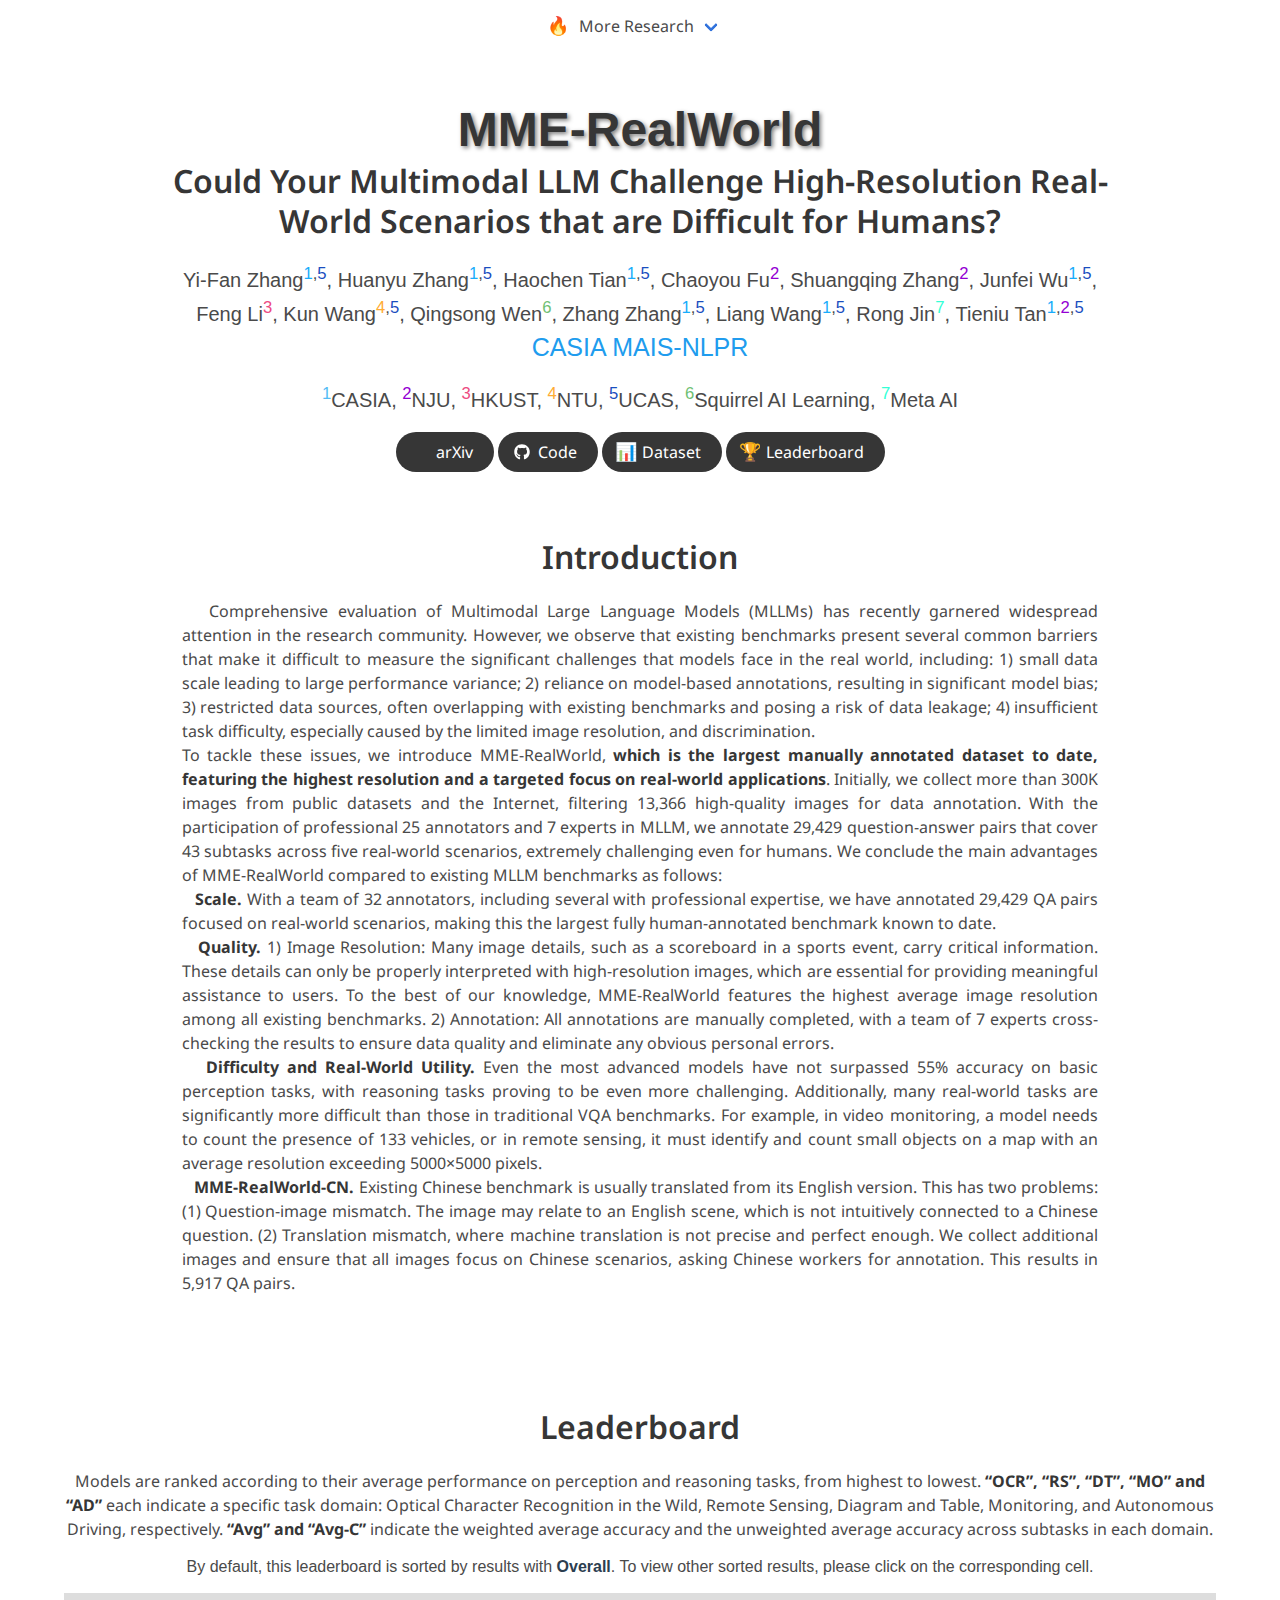
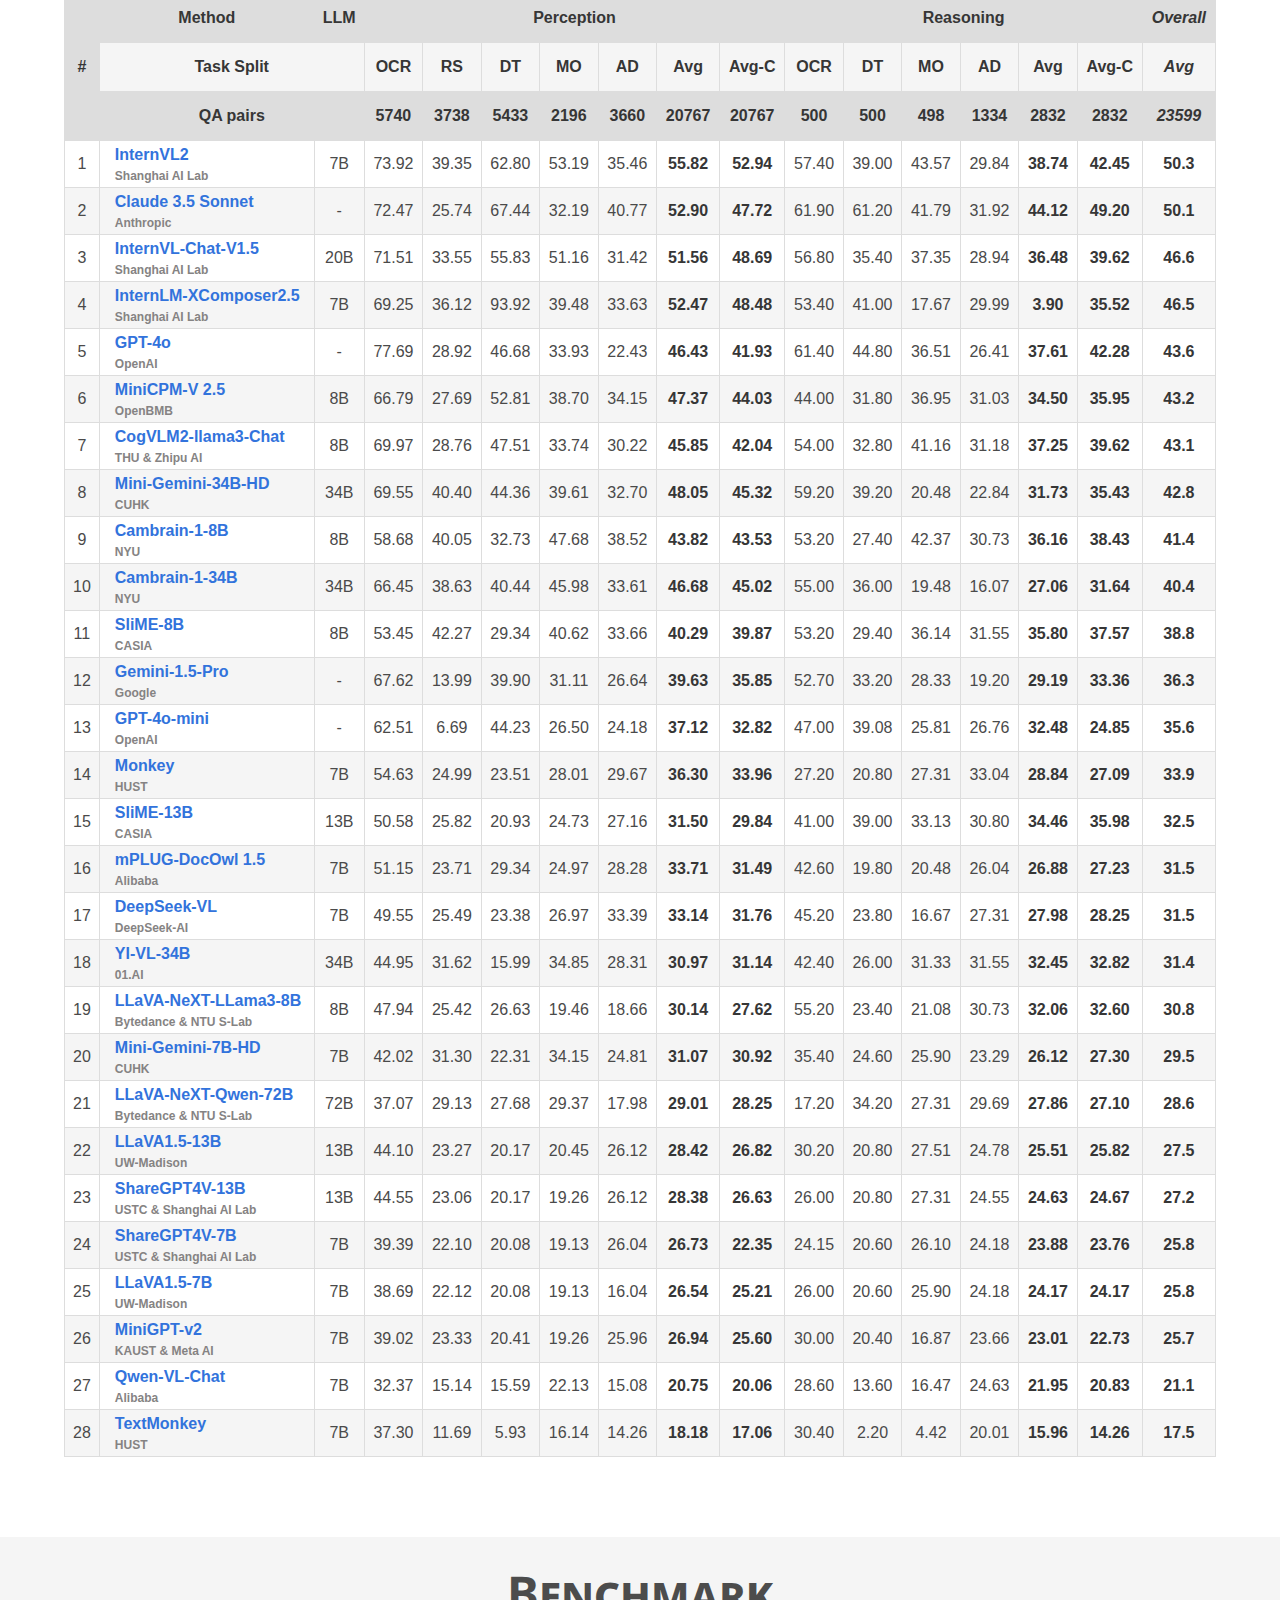
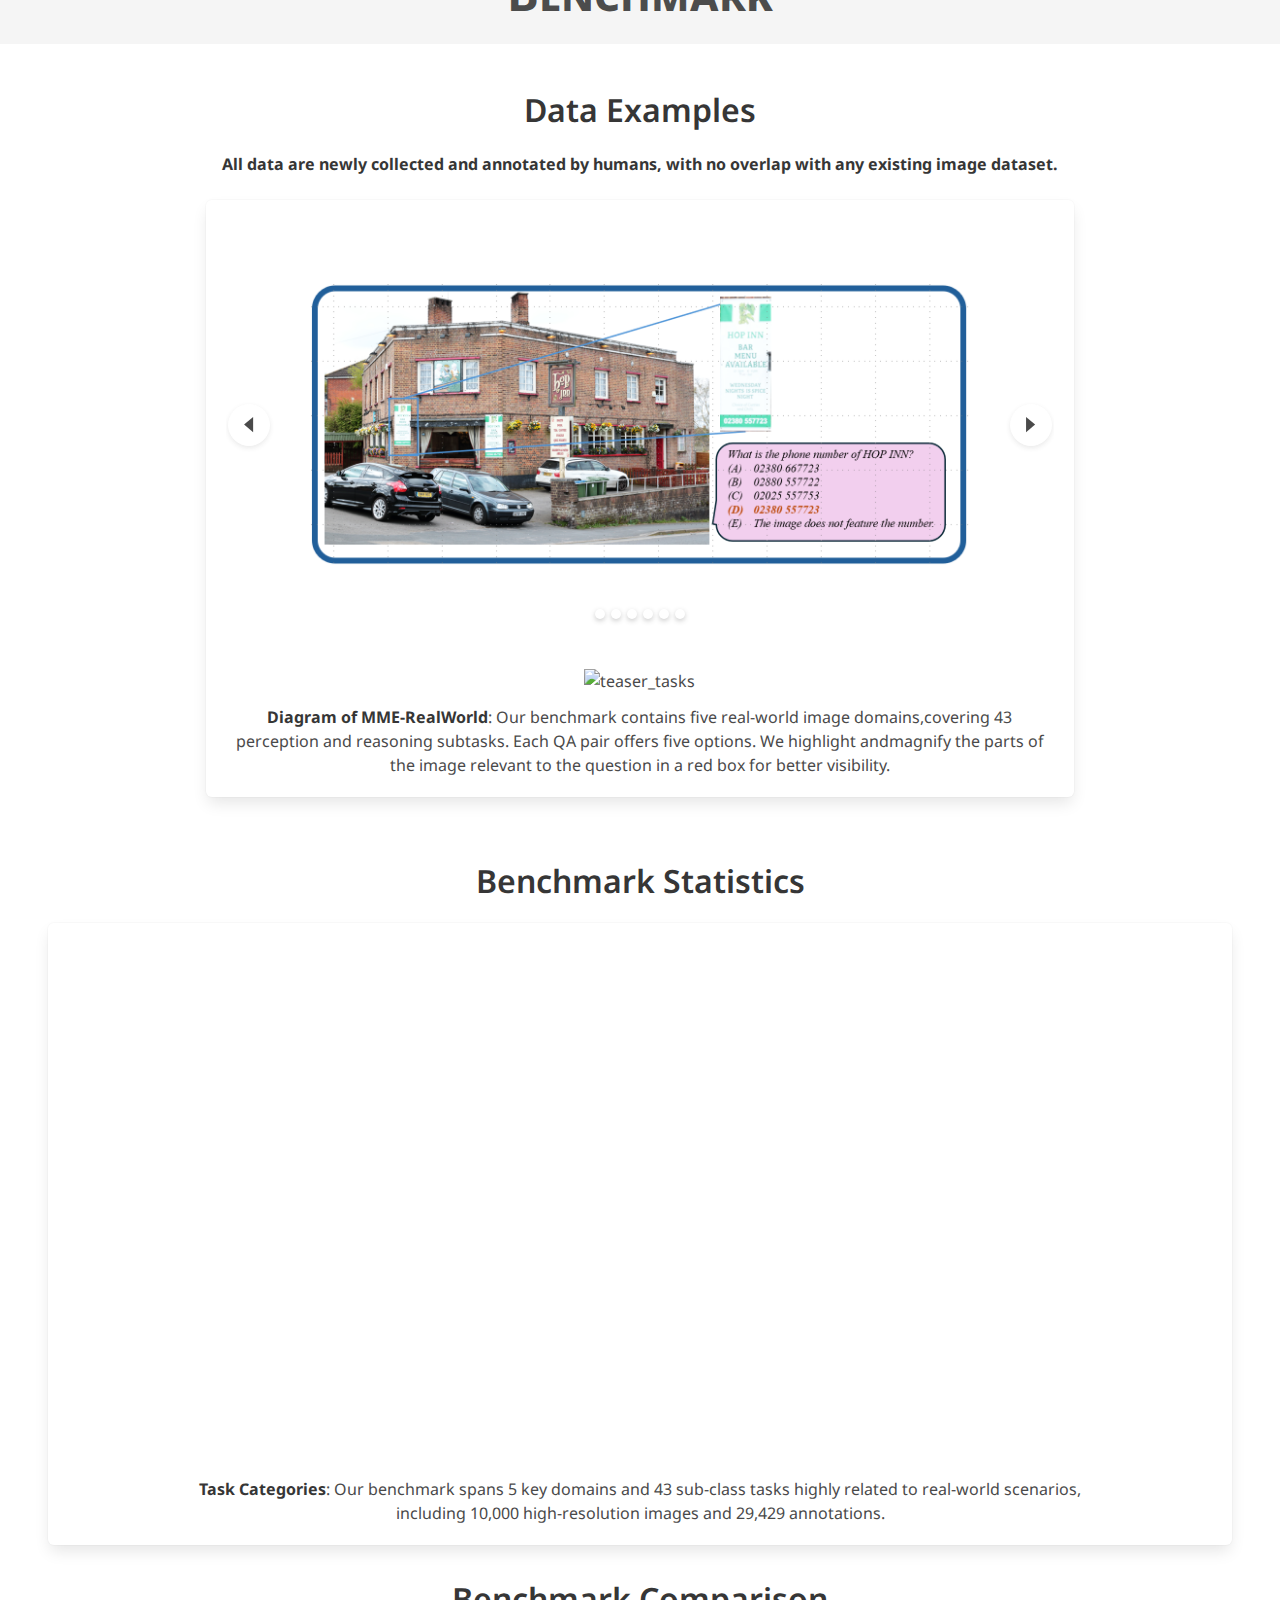
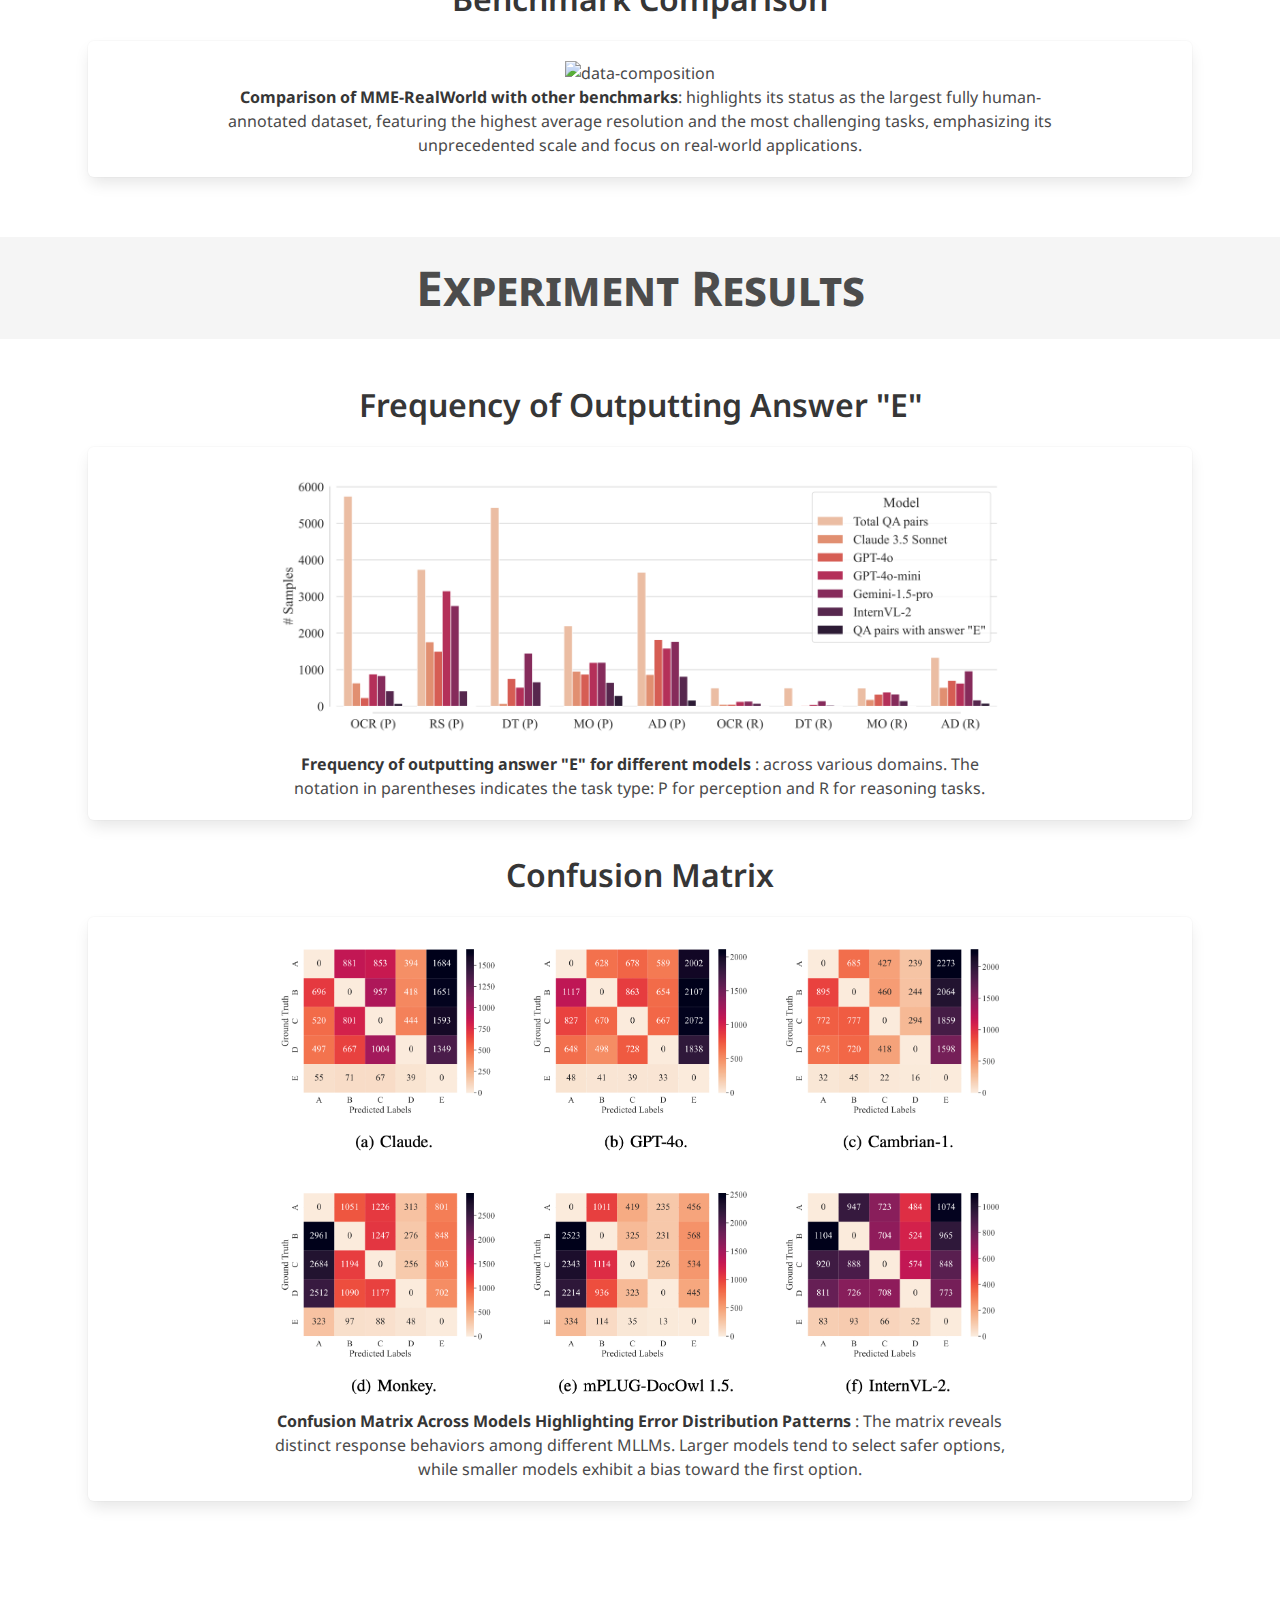
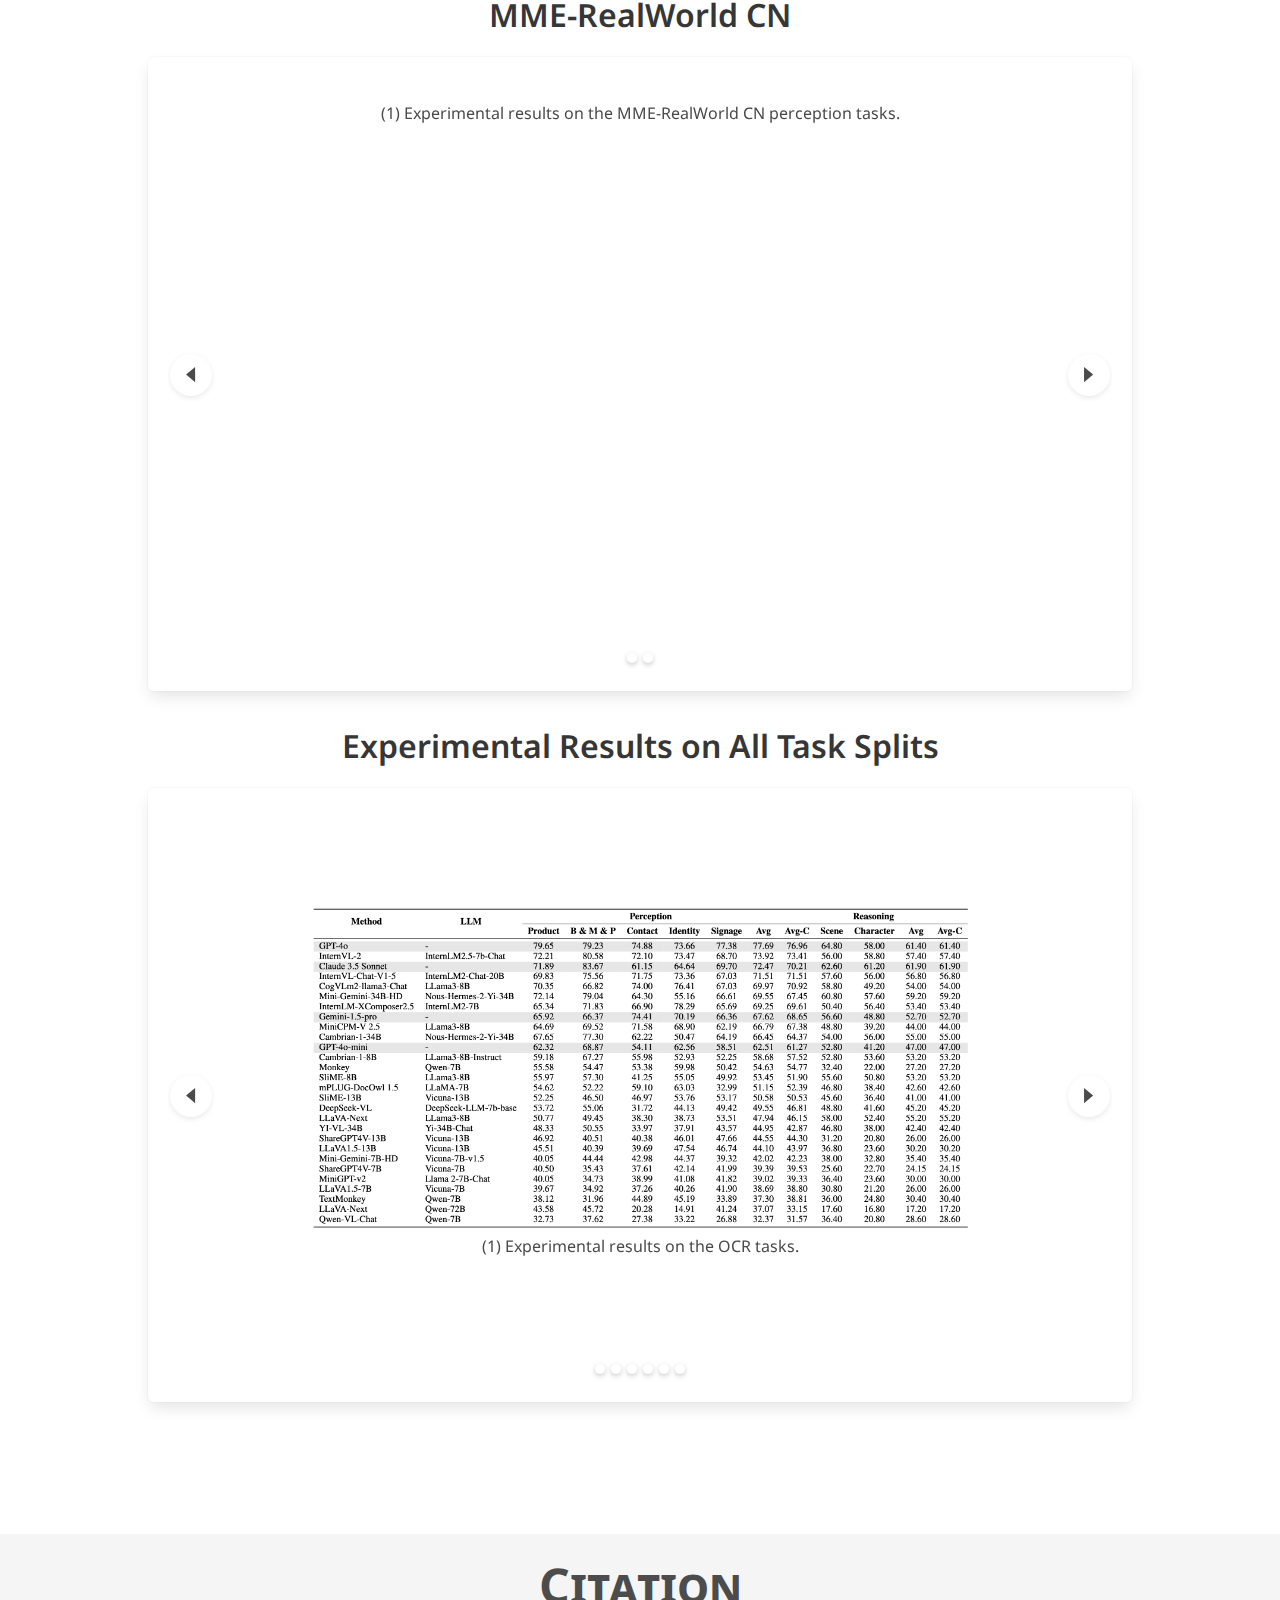
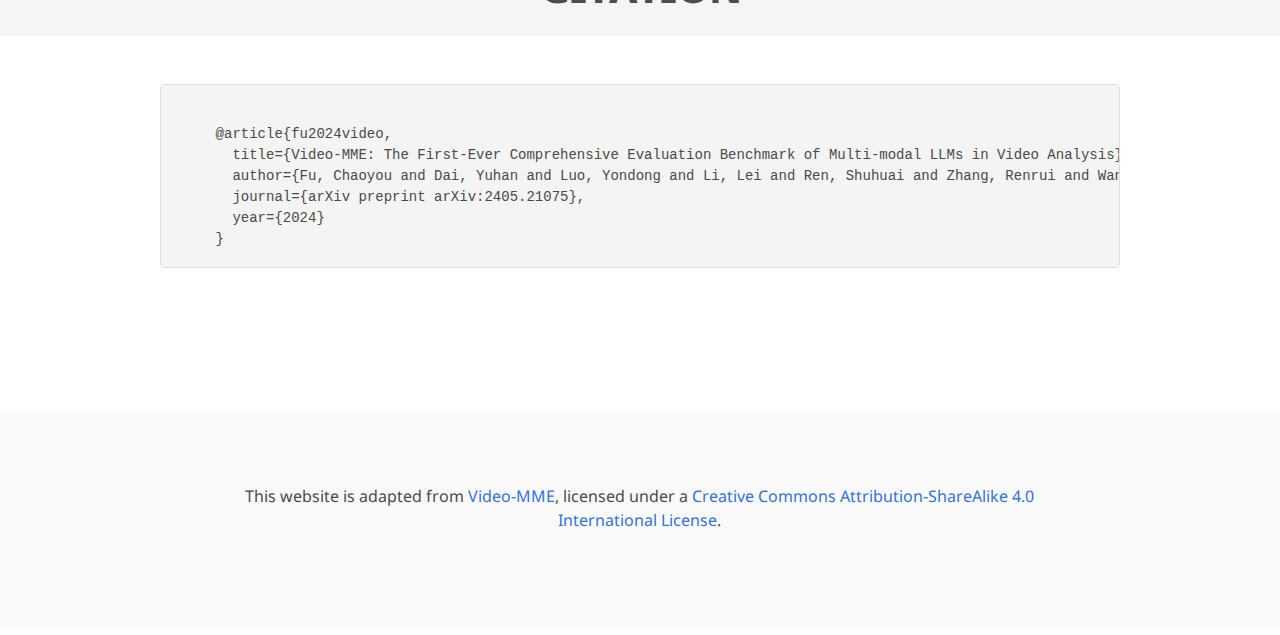
==== commit c75daefd: "final candidate" ====
--- a/home_page.html
+++ b/home_page.html
@@ -92,30 +92,31 @@
           </h2>
           
           <div class="is-size-5 publication-authors", style="width: 100%; margin: 15px auto;", >
-            <span class="author-block">Yi-Fan Zhang<sup style="color:#18acfb;">1</sup>,</span>
-            <span class="author-block">Huanyu Zhang<sup style="color:#18acfb;">1</sup>,</span>
-            <span class="author-block">Haochen Tian<sup style="color:#18acfb;">1</sup>,</span>
+            <span class="author-block">Yi-Fan Zhang<sup style="color:#18acfb;">1</sup><sup>,</sup><sup style="color:#1a4ebf">5</sup>,</span>
+            <span class="author-block">Huanyu Zhang<sup style="color:#18acfb;">1</sup><sup>,</sup><sup style="color:#1a4ebf">5</sup>,</span>
+            <span class="author-block">Haochen Tian<sup style="color:#18acfb;">1</sup><sup>,</sup><sup style="color:#1a4ebf">5</sup>,</span>
             <span class="author-block">Chaoyou Fu<sup style="color:#9400D3">2</sup>,</span>
-            <span class="author-block">Shuangqing Zhang<sup style="color:#18acfb;">1</sup>,</span>
-            <span class="author-block">Junfei Wu<sup style="color:#18acfb;">1</sup>,</span>
+            <span class="author-block">Shuangqing Zhang<sup style="color:#9400D3">2</sup>,</span>
+            <span class="author-block">Junfei Wu<sup style="color:#18acfb;">1</sup><sup>,</sup><sup style="color:#1a4ebf">5</sup>,</span>
             <span class="author-block">Feng Li<sup style="color:#ed4b82">3</sup>,</span>
-            <span class="author-block">Kun Wang<sup style="color:#ffac33">4</sup>,</span>
-            <span class="author-block">Qingsong Wen<sup style="color:#6fbf73">5</sup>,</span>
-            <span class="author-block">Zhang Zhang<sup style="color:#18acfb;">1</sup>,</span>
-            <span class="author-block">Liang Wang<sup style="color:#18acfb;">1</sup>,</span>
-            <span class="author-block">Rong Jin<sup style="color:#18acfb;">1</sup>,</span>
-            <span class="author-block">Tieniu Tan<sup style="color:#18acfb;">1</sup><sup>,</sup><sup style="color:#9400D3">2</sup></span>
-            <br><span class="author-block", style="font-size:20px"><a href="http://www.cripac.ia.ac.cn/CN/model/index.htm">CASIA MAIS-NLPR</a></span></br>
+            <span class="author-block">Kun Wang<sup style="color:#ffac33">4</sup><sup>,</sup><sup style="color:#1a4ebf">5</sup>,</span>
+            <span class="author-block">Qingsong Wen<sup style="color:#6fbf73">6</sup>,</span>
+            <span class="author-block">Zhang Zhang<sup style="color:#18acfb;">1</sup><sup>,</sup><sup style="color:#1a4ebf">5</sup>,</span>
+            <span class="author-block">Liang Wang<sup style="color:#18acfb;">1</sup><sup>,</sup><sup style="color:#1a4ebf">5</sup>,</span>
+            <span class="author-block">Rong Jin<sup style="color:#33ffd6;">7</sup>,</span>
+            <span class="author-block">Tieniu Tan<sup style="color:#18acfb;">1</sup><sup>,</sup><sup style="color:#9400D3">2</sup><sup>,</sup><sup style="color:#1a4ebf">5</sup></span>
+            <br><span class="author-block", style="font-size:25px"><a href="http://www.cripac.ia.ac.cn/CN/model/index.htm">CASIA MAIS-NLPR</a></span></br>
 
         </div>
 
           <div class="is-size-5 publication-authors">
-            <span class="author-block"><sup style="color:#18acfb">1</sup>CASIA,</span>
+            <span class="author-block"><sup style="color:#53bcf5">1</sup>CASIA,</span>
             <span class="author-block"><sup style="color:#9400D3">2</sup>NJU,</span>
             <span class="author-block"><sup style="color:#ed4b82">3</sup>HKUST,</span>
-            <span class="author-block"><sup style="color:#ffac33">4</sup>NIT,</span>
-            <span class="author-block"><sup style="color:#6fbf73">5</sup>Squirrel AI Learning,</span>
-            <span class="author-block"><sup style="color:#33ffd6">6</sup>Meta AI</span><br>
+            <span class="author-block"><sup style="color:#ffac33">4</sup>NTU,</span>
+            <span class="author-block"><sup style="color:#1a4ebf">5</sup>UCAS,</span>
+            <span class="author-block"><sup style="color:#6fbf73">6</sup>Squirrel AI Learning,</span>
+            <span class="author-block"><sup style="color:#33ffd6">7</sup>Meta AI</span><br>
             <!-- <span class="paper-block"><b style="color:#f41c1c">ICLR 2024 Oral</b> (85 in 7304, 1.2%)</span> -->
           </div>
 
@@ -181,7 +182,7 @@
     <!-- Abstract. -->
     <div class="columns is-centered has-text-centered">
       <div class="column is-four-fifths">
-        <h2 class="title is-3">Introduction</h2>
+        <h2 class="title is-3" style="margin-top: -5%;">Introduction</h2>
         <div class="content has-text-justified">
           &nbsp;&nbsp;&nbsp;Comprehensive evaluation of Multimodal Large Language Models (MLLMs) has recently garnered widespread attention in the research community. However, we observe that existing benchmarks present several common barriers that make it difficult to measure the significant challenges that models face in the real world, including: 1) small data scale leading to large performance variance; 2) reliance on model-based annotations, resulting in significant model bias; 3) restricted data sources, often overlapping with existing benchmarks and posing a risk of data leakage; 4) insufficient task difficulty, especially caused by the limited image resolution, and discrimination.<br> 
 
@@ -224,59 +225,64 @@
 
         <h2 class="title is-3" id="leaderboard">Leaderboard</h2>
         <div class="content">
-          <p class="mt-3">Accuracy scores on Video-MME are presented for short, medium, and long videos, taking the corresponding subtitles as input or not.
+          <p class="mt-3">Models are ranked according to their average performance on perception and reasoning tasks, from highest to lowest. 
+            <strong>“OCR”, “RS”, “DT”, “MO” and “AD” </strong> each indicate a specific task domain: Optical Character Recognition in the Wild, Remote Sensing, Diagram and Table, Monitoring, and  Autonomous Driving, respectively. 
+            <strong>“Avg” and “Avg-C”</strong> indicate the weighted average accuracy and the unweighted average accuracy across subtasks in each domain.
           </p>
           <div class="video-duration">
-            <p>
+            <!-- <p>
               <strong>Short Video:</strong> &lt; 2min  &nbsp&nbsp&nbsp&nbsp&nbsp&nbsp&nbsp&nbsp
               <strong>Medium Video:</strong> 4min ~ 15min  &nbsp&nbsp&nbsp&nbsp&nbsp&nbsp&nbsp&nbsp
               <strong>Long Video:</strong> 30min ~ 60min
-            </p>
+            </p> -->
             <p>
-              By default, this leaderboard is sorted by results with subtitles. To view other sorted results, please click on the corresponding cell.
+              By default, this leaderboard is sorted by results with <strong>Overall</strong>. To view other sorted results, please click on the corresponding cell.
             </p>
           </div>
 
           <table class="js-sort-table" id="results" style="margin-left: auto; margin-right: auto;">
             <thead>
               <tr>
-                <th rowspan="3" class="no-sort" style="vertical-align: middle; width: 50px;" data-js-sort-colNum="none"><strong>#</strong></th>
-                <th rowspan="1" class="no-sort" style="vertical-align: middle; width: 180px;" data-js-sort-colNum="none"><strong>Method</strong></th>
-                <th rowspan="1" class="no-sort" style="vertical-align: middle; width: 50px;" data-js-sort-colNum="none"><strong>LLM</strong></th>
-                <th colspan="7" style="vertical-align: middle; width: 300px;" data-js-sort-colNum="6"><strong>Perception</strong></th>
-                <th colspan="6" style="vertical-align: middle; width: 300px;" data-js-sort-colNum="8"><strong>Reasoning</strong></th>
-              </tr>
-              <tr>
-                <th colspan="2" data-js-sort-colNum="4"><strong>Task Split</strong></th>
-                <th data-js-sort-colNum="5"><strong>OCR</strong></th>
-                <th data-js-sort-colNum="6"><strong>RS</strong></th>
-                <th data-js-sort-colNum="7"><strong>DT</strong></th>
-                <th data-js-sort-colNum="8"><strong>MO</strong></th>
-                <th data-js-sort-colNum="9"><strong>AD</strong></th>
-                <th data-js-sort-colNum="10"><strong>Avg</strong></th>
-                <th data-js-sort-colNum="11"><strong>Avg-C</strong></th>
-                <th data-js-sort-colNum="12"><strong>OCR</strong></th>
-                <th data-js-sort-colNum="13"><strong>DT</strong></th>
-                <th data-js-sort-colNum="14"><strong>MO</strong></th>
-                <th data-js-sort-colNum="15"><strong>AD</strong></th>
-                <th data-js-sort-colNum="16"><strong>Avg</strong></th>
-                <th data-js-sort-colNum="17"><strong>Avg-C</strong></th>
-              </tr>
-              <tr>
-                <th colspan="2" data-js-sort-colNum="4"><strong># QA pairs</strong></th>
-                <th data-js-sort-colNum="5"><strong>5740</strong></th>
-                <th data-js-sort-colNum="6"><strong>3738</strong></th>
-                <th data-js-sort-colNum="7"><strong>5433</strong></th>
-                <th data-js-sort-colNum="8"><strong>2196</strong></th>
-                <th data-js-sort-colNum="9"><strong>3660</strong></th>
-                <th data-js-sort-colNum="10"><strong>20767</strong></th>
-                <th data-js-sort-colNum="11"><strong>20767</strong></th>
-                <th data-js-sort-colNum="12"><strong>500</strong></th>
-                <th data-js-sort-colNum="13"><strong>500</strong></th>
-                <th data-js-sort-colNum="14"><strong>498</strong></th>
-                <th data-js-sort-colNum="15"><strong>1334</strong></th>
-                <th data-js-sort-colNum="16"><strong>2832</strong></th>
-                <th data-js-sort-colNum="17"><strong>2832</strong></th>
+                <th rowspan="3" class="no-sort" style="vertical-align: middle; width: 30px;" data-js-sort-colNum="none"><strong>#</strong></th>
+                <th rowspan="1" class="no-sort" style="vertical-align: middle; width: 215px;" data-js-sort-colNum="none"><strong>Method</strong></th>
+                <th rowspan="1" class="no-sort" style="vertical-align: middle; width: 30px;"><strong>LLM</strong></th>
+                <th colspan="7" style="vertical-align: middle; width: 300px;" data-js-sort-colNum="9"><strong>Perception</strong></th>
+                <th colspan="6" style="vertical-align: middle; width: 280px;" data-js-sort-colNum="15"><strong>Reasoning</strong></th>
+                <th colspan="1" style="vertical-align: middle; width: 30 ;font-style: italic" data-js-sort-colNum="16"><strong>Overall</strong></th>
+              </tr>
+              <tr>
+                <th colspan="2" class="no-sort"><strong>Task Split</strong></th>
+                <th data-js-sort-colNum="3"><strong>OCR</strong></th>
+                <th data-js-sort-colNum="4"><strong>RS</strong></th>
+                <th data-js-sort-colNum="5"><strong>DT</strong></th>
+                <th data-js-sort-colNum="6"><strong>MO</strong></th>
+                <th data-js-sort-colNum="7"><strong>AD</strong></th>
+                <th data-js-sort-colNum="8"><strong>Avg</strong></th>
+                <th data-js-sort-colNum="9"><strong>Avg-C</strong></th>
+                <th data-js-sort-colNum="10"><strong>OCR</strong></th>
+                <th data-js-sort-colNum="11"><strong>DT</strong></th>
+                <th data-js-sort-colNum="12"><strong>MO</strong></th>
+                <th data-js-sort-colNum="13"><strong>AD</strong></th>
+                <th data-js-sort-colNum="14"><strong>Avg</strong></th>
+                <th data-js-sort-colNum="15"><strong>Avg-C</strong></th>
+                <th data-js-sort-colNum="16" style="font-style: italic;"><strong>Avg</strong></th>
+              </tr>
+              <tr>
+                <th colspan="2" class="no-sort"><strong>QA pairs</strong></th>
+                <th data-js-sort-colNum="3"><strong>5740</strong></th>
+                <th data-js-sort-colNum="4"><strong>3738</strong></th>
+                <th data-js-sort-colNum="5"><strong>5433</strong></th>
+                <th data-js-sort-colNum="6"><strong>2196</strong></th>
+                <th data-js-sort-colNum="7"><strong>3660</strong></th>
+                <th data-js-sort-colNum="8"><strong>20767</strong></th>
+                <th data-js-sort-colNum="9"><strong>20767</strong></th>
+                <th data-js-sort-colNum="10"><strong>500</strong></th>
+                <th data-js-sort-colNum="11"><strong>500</strong></th>
+                <th data-js-sort-colNum="12"><strong>498</strong></th>
+                <th data-js-sort-colNum="13"><strong>1334</strong></th>
+                <th data-js-sort-colNum="14"><strong>2832</strong></th>
+                <th data-js-sort-colNum="15"><strong>2832</strong></th>
+                <th data-js-sort-colNum="16" style="font-style: italic;"><strong>23599</strong></th>
               </tr>
             </thead>
             <tbody>
@@ -284,12 +290,13 @@
 
               <tr>
                 <td style="vertical-align: middle;"></td>
-                <td style="text-align: left; padding: 2px 10px;"><b class=""><a href="https://github.com/OpenGVLab/InternVL" class="ext-link" style="font-size: 16px; margin-left: 5px;">InternVL2
+                <td style="text-align: left; padding: 2px 10px;"><b class=""><a href="https://github.com/OpenGVLab/InternVL" class="ext-link" style="font-size: 16px; margin-left: 5px;">
+                  InternVL2
                   <p style="font-size: 12px; margin-left: 5px; color: #858383;">Shanghai AI Lab</p>
                 </a></b></td>
-                <td style="vertical-align: middle;">34B</td>
-
-                <td style="vertical-align: middle;">73.92 </td>
+                <td style="vertical-align: middle;">7B</td>
+
+                <td style="vertical-align: middle;">73.92</td>
                 <td style="vertical-align: middle;">39.35</td>
                 <td style="vertical-align: middle;">62.80</td>
                 <td style="vertical-align: middle;">53.19</td>
@@ -297,12 +304,13 @@
                 <td style="vertical-align: middle;"><strong>55.82</strong></td>
                 <td style="vertical-align: middle;"><strong>52.94</strong></td>
 
-                <td style="vertical-align: middle;">72.0</td>
-                <td style="vertical-align: middle;">72.8</td>
-                <td style="vertical-align: middle;">59.1</td>
-                <td style="vertical-align: middle;">61.3</td>
-                <td style="vertical-align: middle;">52.6</td>
-                <td style="vertical-align: middle;">53.0</td>                                 
+                <td style="vertical-align: middle;">57.40</td>
+                <td style="vertical-align: middle;">39.00</td>
+                <td style="vertical-align: middle;">43.57</td>
+                <td style="vertical-align: middle;">29.84</td>
+                <td style="vertical-align: middle;"><strong>38.74</strong></td>
+                <td style="vertical-align: middle;"><strong>42.45</strong></td> 
+                <td style="vertical-align: middle;"><strong>50.3</strong></td>                               
               </tr>
 
               <tr>
@@ -312,7 +320,7 @@
                     Claude 3.5 Sonnet
                   <p style="font-size: 12px; margin-left: 5px; color: #858383;">Anthropic</p>
                 </a></b></td>
-                <td style="vertical-align: middle;"> - </td>
+                <td style="vertical-align: middle;">-</td>
                 <td style="vertical-align: middle;">72.47</td>
                 <td style="vertical-align: middle;">25.74</td>
                 <td style="vertical-align: middle;">67.44</td>
@@ -323,20 +331,48 @@
                 <td style="vertical-align: middle;"><strong>47.72</strong></td>
 
 
-                <td style="vertical-align: middle;">71.0</td>
-                <td style="vertical-align: middle;">73.5</td>
-                <td style="vertical-align: middle;">57.4</td>
-                <td style="vertical-align: middle;">60.1</td>
-                <td style="vertical-align: middle;">51.2</td>
-                <td style="vertical-align: middle;">54.7</td>                                 
-              </tr>
-
-              <tr>
-                <td style="vertical-align: middle;"></td>
-                <td style="text-align: left; padding: 2px 10px;"><b class=""><a href="https://arxiv.org/pdf/2309.15112" class="ext-link" style="font-size: 16px; margin-left: 5px;">InternLM-XComposer2.5
+                <td style="vertical-align: middle;">61.90</td>
+                <td style="vertical-align: middle;">61.20</td>
+                <td style="vertical-align: middle;">41.79</td>
+                <td style="vertical-align: middle;">31.92</td>
+                <td style="vertical-align: middle;"><strong>44.12</strong></td>
+                <td style="vertical-align: middle;"><strong>49.20</strong></td>        
+                
+                <td style="vertical-align: middle;"><strong>50.1</strong></td>             
+              </tr>
+
+              <tr>
+                <td style="vertical-align: middle;"></td>
+                <td style="text-align: left; padding: 2px 10px;"><b class="">
+                  <a href="https://github.com/OpenGVLab/InternVL" class="ext-link" style="font-size: 16px; margin-left: 5px;">
+                    InternVL-Chat-V1.5
                   <p style="font-size: 12px; margin-left: 5px; color: #858383;">Shanghai AI Lab</p>
                 </a></b></td>
-                <td style="vertical-align: middle;">- </td>
+                <td style="vertical-align: middle;">20B</td>
+                <td style="vertical-align: middle;">71.51</td>
+                <td style="vertical-align: middle;">33.55</td>
+                <td style="vertical-align: middle;">55.83</td>
+                <td style="vertical-align: middle;">51.16</td>
+                <td style="vertical-align: middle;">31.42</td>
+                <td style="vertical-align: middle;"><strong>51.56</strong></td>
+                <td style="vertical-align: middle;"><strong>48.69</strong></td>
+
+                <td style="vertical-align: middle;">56.80</td>
+                <td style="vertical-align: middle;">35.40</td>
+                <td style="vertical-align: middle;">37.35</td>
+                <td style="vertical-align: middle;">28.94</td>
+                <td style="vertical-align: middle;"><strong>36.48</strong></td>
+                <td style="vertical-align: middle;"><strong>39.62</strong></td>   
+                <td style="vertical-align: middle;"><strong>46.6</strong></td>             
+
+              </tr>
+              <tr>
+                <td style="vertical-align: middle;"></td>
+                <td style="text-align: left; padding: 2px 10px;"><b class=""><a href="https://arxiv.org/pdf/2309.15112" class="ext-link" style="font-size: 16px; margin-left: 5px;">
+                  InternLM-XComposer2.5
+                  <p style="font-size: 12px; margin-left: 5px; color: #858383;">Shanghai AI Lab</p>
+                </a></b></td>
+                <td style="vertical-align: middle;">7B</td>
                 <td style="vertical-align: middle;">69.25 </td>
                 <td style="vertical-align: middle;">36.12</td>
                 <td style="vertical-align: middle;">93.92 </td>
@@ -345,57 +381,40 @@
                 <td style="vertical-align: middle;"><strong>52.47</strong></td>
                 <td style="vertical-align: middle;"><strong>48.48</strong></td>
 
-                <td style="vertical-align: middle;">71.0</td>
-                <td style="vertical-align: middle;">73.5</td>
-                <td style="vertical-align: middle;">57.4</td>
-                <td style="vertical-align: middle;">60.1</td>
-                <td style="vertical-align: middle;">51.2</td>
-                <td style="vertical-align: middle;">54.7</td>                                 
+                <td style="vertical-align: middle;">53.40</td>
+                <td style="vertical-align: middle;">41.00</td>
+                <td style="vertical-align: middle;">17.67</td>
+                <td style="vertical-align: middle;">29.99</td>
+                <td style="vertical-align: middle;"><strong>3.90</strong></td>
+                <td style="vertical-align: middle;"><strong>35.52</strong></td> 
+                <td style="vertical-align: middle;"><strong>46.5</strong></td>             
+
               </tr>   
 
               <tr>
                 <td style="vertical-align: middle;"></td>
-                <td style="text-align: left; padding: 2px 10px;"><b class=""><a href="https://github.com/OpenGVLab/InternVL" class="ext-link" style="font-size: 16px; margin-left: 5px;">InternVL-Chat-V1.5
-                  <p style="font-size: 12px; margin-left: 5px; color: #858383;">Shanghai AI Lab</p>
-                </a></b></td>
-                <td style="vertical-align: middle;"> - </td>
-                <td style="vertical-align: middle;">71.51</td>
-                <td style="vertical-align: middle;">33.55</td>
-                <td style="vertical-align: middle;">55.83</td>
-                <td style="vertical-align: middle;">51.16</td>
-                <td style="vertical-align: middle;">31.42</td>
-                <td style="vertical-align: middle;"><strong>51.56</strong></td>
-                <td style="vertical-align: middle;"><strong>48.69</strong></td>
-
-                <td style="vertical-align: middle;">60.2</td>
-                <td style="vertical-align: middle;">61.7</td>
-                <td style="vertical-align: middle;">46.4</td>
-                <td style="vertical-align: middle;">49.1</td>
-                <td style="vertical-align: middle;">45.6</td>
-                <td style="vertical-align: middle;">46.6</td>                                 
-              </tr>
-
-              <tr>
-                <td style="vertical-align: middle;"></td>
-                <td style="text-align: left; padding: 2px 10px;"><b class="">
-                  <a href="https://arxiv.org/pdf/2403.18814" class="ext-link" style="font-size: 16px; margin-left: 5px;">
-                    Mini-Gemini-34B-HD
-                  <p style="font-size: 12px; margin-left: 5px; color: #858383;">CUHK</p>
-                </a></b></td>
-                <td style="vertical-align: middle;"> - </td>
-                <td style="vertical-align: middle;">69.55</td>
-                <td style="vertical-align: middle;">40.40</td>
-                <td style="vertical-align: middle;">44.36</td>
-                <td style="vertical-align: middle;">39.61</td>
-                <td style="vertical-align: middle;">32.70</td>
-                <td style="vertical-align: middle;"><strong>48.05</strong></td>
-                <td style="vertical-align: middle;"><strong>45.32</strong></td>
-                <td style="vertical-align: middle;">60.2</td>
-                <td style="vertical-align: middle;">61.7</td>
-                <td style="vertical-align: middle;">46.4</td>
-                <td style="vertical-align: middle;">49.1</td>
-                <td style="vertical-align: middle;">45.6</td>
-                <td style="vertical-align: middle;">46.6</td>                                 
+                <td style="text-align: left; padding: 2px 10px;"><b class="">
+                  <a href="https://openai.com/index/hello-gpt-4o/" class="ext-link" style="font-size: 16px; margin-left: 5px;">
+                    GPT-4o
+                  <p style="font-size: 12px; margin-left: 5px; color: #858383;">OpenAI</p>
+                </a></b></td>
+                <td style="vertical-align: middle;">-</td>
+                <td style="vertical-align: middle;">77.69</td>
+                <td style="vertical-align: middle;">28.92</td>
+                <td style="vertical-align: middle;">46.68</td>
+                <td style="vertical-align: middle;">33.93</td>
+                <td style="vertical-align: middle;">22.43</td>
+                <td style="vertical-align: middle;"><strong>46.43</strong></td>
+                <td style="vertical-align: middle;"><strong>41.93</strong></td>
+
+                <td style="vertical-align: middle;">61.40</td>
+                <td style="vertical-align: middle;">44.80</td>
+                <td style="vertical-align: middle;">36.51</td>
+                <td style="vertical-align: middle;">26.41</td>
+                <td style="vertical-align: middle;"><strong>37.61</strong></td>
+                <td style="vertical-align: middle;"><strong>42.28</strong></td>   
+                <td style="vertical-align: middle;"><strong>43.6</strong></td>             
+
               </tr>
 
               <tr>
@@ -405,7 +424,7 @@
                     MiniCPM-V 2.5
                   <p style="font-size: 12px; margin-left: 5px; color: #858383;">OpenBMB</p>
                 </a> </b></td>
-                <td style="vertical-align: middle;">8B </td>
+                <td style="vertical-align: middle;">8B</td>
                 <td style="vertical-align: middle;">66.79 </td>
                 <td style="vertical-align: middle;">27.69 </td>
                 <td style="vertical-align: middle;">52.81</td>
@@ -414,70 +433,24 @@
                 <td style="vertical-align: middle;"><strong>47.37</strong></td>
                 <td style="vertical-align: middle;"><strong>44.03</strong></td>
                
-                <td style="vertical-align: middle;">71.3 </td>
-                <td style="vertical-align: middle;">73.5 </td>
-                <td style="vertical-align: middle;">59.4 </td>
-                <td style="vertical-align: middle;">61.1 </td>
-                <td style="vertical-align: middle;">51.8 </td>   
-                <td style="vertical-align: middle;">56.3 </td>                       
-              </tr>
-
-              <tr>
-                <td style="vertical-align: middle;"></td>
-                <td style="text-align: left; padding: 2px 10px;"><b class="">
-                  <a href="https://arxiv.org/pdf/2406.16860" class="ext-link" style="font-size: 16px; margin-left: 5px;">
-                    Cambrain-1-34B
-                  <p style="font-size: 12px; margin-left: 5px; color: #858383;">NYU</p>
-                </a> </b></td>
-                <td style="vertical-align: middle;">8B </td>
-                <td style="vertical-align: middle;">66.45 </td>
-                <td style="vertical-align: middle;">38.63 </td>
-                <td style="vertical-align: middle;">40.44</td>
-                <td style="vertical-align: middle;">45.98</td>
-                <td style="vertical-align: middle;">33.61</td>
-
-                <td style="vertical-align: middle;"><strong>46.68</strong></td>
-                <td style="vertical-align: middle;"><strong>45.02</strong></td>
-
-                <td style="vertical-align: middle;">71.3 </td>
-                <td style="vertical-align: middle;">73.5 </td>
-                <td style="vertical-align: middle;">59.4 </td>
-                <td style="vertical-align: middle;">61.1 </td>
-                <td style="vertical-align: middle;">51.8 </td>   
-                <td style="vertical-align: middle;">56.3 </td>                       
-              </tr>
-
-              <tr>
-                <td style="vertical-align: middle;"></td>
-                <td style="text-align: left; padding: 2px 10px;"><b class="">
-                  <a href="https://openai.com/index/hello-gpt-4o/" class="ext-link" style="font-size: 16px; margin-left: 5px;">
-                    GPT-4o
-                  <p style="font-size: 12px; margin-left: 5px; color: #858383;">OpenAI</p>
-                </a></b></td>
-                <td style="vertical-align: middle;">- </td>
-                <td style="vertical-align: middle;">77.69</td>
-                <td style="vertical-align: middle;">28.92</td>
-                <td style="vertical-align: middle;">46.68</td>
-                <td style="vertical-align: middle;">33.93</td>
-                <td style="vertical-align: middle;">22.43</td>
-                <td style="vertical-align: middle;"><strong>46.43</strong></td>
-                <td style="vertical-align: middle;"><strong>41.93</strong></td>
-                <td style="vertical-align: middle;">61.40</td>
-                <td style="vertical-align: middle;">44.80</td>
-                <td style="vertical-align: middle;">36.51</td>
-                <td style="vertical-align: middle;">26.41</td>
-                <td style="vertical-align: middle;"><strong>37.61</strong></td>
-                <td style="vertical-align: middle;"><strong>42.28</strong></td>                           
-              </tr>
-
+                <td style="vertical-align: middle;">44.00</td>
+                <td style="vertical-align: middle;">31.80</td>
+                <td style="vertical-align: middle;">36.95</td>
+                <td style="vertical-align: middle;">31.03</td>
+                <td style="vertical-align: middle;"><strong>34.50</strong></td>
+                <td style="vertical-align: middle;"><strong>35.95</strong></td>  
+                <td style="vertical-align: middle;"><strong>43.2</strong></td>             
+
+              </tr>
+            
               <tr>
                 <td style="vertical-align: middle;"></td>
                 <td style="text-align: left; padding: 2px 10px;"><b class="">
                   <a href="https://github.com/THUDM/CogVLM2" class="ext-link" style="font-size: 16px; margin-left: 5px;">
-                    CogVLm2-llama3-Chat
+                    CogVLM2-llama3-Chat
                   <p style="font-size: 12px; margin-left: 5px; color: #858383;">THU & Zhipu AI</p>
                 </a></b></td>
-                <td style="vertical-align: middle;">- </td>
+                <td style="vertical-align: middle;">8B</td>
                 <td style="vertical-align: middle;">69.97</td>
                 <td style="vertical-align: middle;">28.76</td>
                 <td style="vertical-align: middle;">47.51</td>
@@ -485,10 +458,43 @@
                 <td style="vertical-align: middle;">30.22</td>
                 <td style="vertical-align: middle;"><strong>45.85</strong></td>
                 <td style="vertical-align: middle;"><strong>42.04</strong></td>
-                <td style="vertical-align: middle;"></td>
-                <td style="vertical-align: middle;"></td>
+
+                <td style="vertical-align: middle;">54.00</td>
+                <td style="vertical-align: middle;">32.80</td>
+                <td style="vertical-align: middle;">41.16</td>
+                <td style="vertical-align: middle;">31.18</td>
+                <td style="vertical-align: middle;"><strong>37.25</strong></td>
+                <td style="vertical-align: middle;"><strong>39.62</strong></td> 
+                <td style="vertical-align: middle;"><strong>43.1</strong></td>             
+
                          
               </tr>
+              <tr>
+                <td style="vertical-align: middle;"></td>
+                <td style="text-align: left; padding: 2px 10px;"><b class="">
+                  <a href="https://arxiv.org/pdf/2403.18814" class="ext-link" style="font-size: 16px; margin-left: 5px;">
+                    Mini-Gemini-34B-HD
+                  <p style="font-size: 12px; margin-left: 5px; color: #858383;">CUHK</p>
+                </a></b></td>
+                <td style="vertical-align: middle;">34B</td>
+                <td style="vertical-align: middle;">69.55</td>
+                <td style="vertical-align: middle;">40.40</td>
+                <td style="vertical-align: middle;">44.36</td>
+                <td style="vertical-align: middle;">39.61</td>
+                <td style="vertical-align: middle;">32.70</td>
+                <td style="vertical-align: middle;"><strong>48.05</strong></td>
+                <td style="vertical-align: middle;"><strong>45.32</strong></td>
+
+                <td style="vertical-align: middle;">59.20</td>
+                <td style="vertical-align: middle;">39.20</td>
+                <td style="vertical-align: middle;">20.48</td>
+                <td style="vertical-align: middle;">22.84</td>
+                <td style="vertical-align: middle;"><strong>31.73</strong></td>
+                <td style="vertical-align: middle;"><strong>35.43</strong></td>   
+                <td style="vertical-align: middle;"><strong>42.8</strong></td>             
+
+              </tr>
+
 
               <tr>
                 <td style="vertical-align: middle;"></td>
@@ -497,7 +503,7 @@
                     Cambrain-1-8B
                   <p style="font-size: 12px; margin-left: 5px; color: #858383;">NYU</p>
                 </a> </b></td>
-                <td style="vertical-align: middle;">8B </td>
+                <td style="vertical-align: middle;">8B</td>
                 <td style="vertical-align: middle;">58.68</td>
                 <td style="vertical-align: middle;">40.05</td>
                 <td style="vertical-align: middle;">32.73</td>
@@ -506,18 +512,52 @@
                 <td style="vertical-align: middle;"><strong>43.82</strong></td>
                 <td style="vertical-align: middle;"><strong>43.53</strong></td>
 
-                <td style="vertical-align: middle;">71.3 </td>
-                <td style="vertical-align: middle;">73.5 </td>
-                <td style="vertical-align: middle;">59.4 </td>
-                <td style="vertical-align: middle;">61.1 </td>
-                <td style="vertical-align: middle;">51.8 </td>   
-                <td style="vertical-align: middle;">56.3 </td>                       
+                <td style="vertical-align: middle;">53.20</td>
+                <td style="vertical-align: middle;">27.40</td>
+                <td style="vertical-align: middle;">42.37</td>
+                <td style="vertical-align: middle;">30.73</td>
+                <td style="vertical-align: middle;"><strong>36.16</strong></td>
+                <td style="vertical-align: middle;"><strong>38.43</strong></td>  
+                <td style="vertical-align: middle;"><strong>41.4</strong></td>             
+
               </tr>    
 
               <tr>
                 <td style="vertical-align: middle;"></td>
                 <td style="text-align: left; padding: 2px 10px;"><b class="">
-                  <a href="https://github.com/yfzhang114/SliME" class="ext-link" style="font-size: 16px; margin-left: 5px;">SliME-8B
+                  <a href="https://arxiv.org/pdf/2406.16860" class="ext-link" style="font-size: 16px; margin-left: 5px;">
+                    Cambrain-1-34B
+                  <p style="font-size: 12px; margin-left: 5px; color: #858383;">NYU</p>
+                </a> </b></td>
+                <td style="vertical-align: middle;">34B</td>
+                <td style="vertical-align: middle;">66.45</td>
+                <td style="vertical-align: middle;">38.63</td>
+                <td style="vertical-align: middle;">40.44</td>
+                <td style="vertical-align: middle;">45.98</td>
+                <td style="vertical-align: middle;">33.61</td>
+
+                <td style="vertical-align: middle;"><strong>46.68</strong></td>
+                <td style="vertical-align: middle;"><strong>45.02</strong></td>
+
+                <td style="vertical-align: middle;">55.00</td>
+                <td style="vertical-align: middle;">36.00</td>
+                <td style="vertical-align: middle;">19.48</td>
+                <td style="vertical-align: middle;">16.07</td>
+                <td style="vertical-align: middle;"><strong>27.06</strong></td>
+                <td style="vertical-align: middle;"><strong>31.64</strong></td>     
+                <td style="vertical-align: middle;"><strong>40.4</strong></td>             
+
+              </tr>
+
+
+
+
+
+              <tr>
+                <td style="vertical-align: middle;"></td>
+                <td style="text-align: left; padding: 2px 10px;"><b class="">
+                  <a href="https://github.com/yfzhang114/SliME" class="ext-link" style="font-size: 16px; margin-left: 5px;">
+                    SliME-8B
                   <p style="font-size: 12px; margin-left: 5px; color: #858383;">CASIA</p>
                 </a></b></td>
                 <td style="vertical-align: middle;">8B</td>
@@ -529,12 +569,14 @@
                 <td style="vertical-align: middle;"><strong>40.29</strong></td>
                 <td style="vertical-align: middle;"><strong>39.87</strong></td>
 
-                <td style="vertical-align: middle;">53.3</td>
-                <td style="vertical-align: middle;">55.4</td>
-                <td style="vertical-align: middle;">42.7</td>
-                <td style="vertical-align: middle;">44.4</td>
-                <td style="vertical-align: middle;">39.8</td>
-                <td style="vertical-align: middle;">41.7</td>                                
+                <td style="vertical-align: middle;">53.20</td>
+                <td style="vertical-align: middle;">29.40</td>
+                <td style="vertical-align: middle;">36.14</td>
+                <td style="vertical-align: middle;">31.55</td>
+                <td style="vertical-align: middle;"><strong>35.80</strong></td>
+                <td style="vertical-align: middle;"><strong>37.57</strong></td>    
+                <td style="vertical-align: middle;"><strong>38.8</strong></td>             
+
               </tr>
 
               <tr>
@@ -542,11 +584,11 @@
                 <td style="text-align: left; padding: 2px 10px;">
                   <b class="">
                     <a href="https://storage.googleapis.com/deepmind-media/gemini/gemini_v1_5_report.pdf" class="ext-link" style="font-size: 16px; margin-left: 5px;">
-                      Gemini 1.5 Pro</a>
+                      Gemini-1.5-Pro</a>
                     <p style="font-size: 12px; margin-left: 5px; color: #858383;">Google</p>
                   </b>
                 </td>
-                <td style="vertical-align: middle;">- </td>
+                <td style="vertical-align: middle;">-</td>
                 <td style="vertical-align: middle;">67.62</td>
                 <td style="vertical-align: middle;">13.99</td>
                 <td style="vertical-align: middle;">39.90</td>
@@ -554,24 +596,27 @@
                 <td style="vertical-align: middle;">26.64</td>
                 <td style="vertical-align: middle;"><strong>39.63</strong></td>
                 <td style="vertical-align: middle;"><strong>35.85</strong></td>
+
                 <td style="vertical-align: middle;">52.70</td>
                 <td style="vertical-align: middle;">33.20</td>
                 <td style="vertical-align: middle;">28.33</td>
                 <td style="vertical-align: middle;">19.20</td>
                 <td style="vertical-align: middle;"><strong>29.19</strong></td>
-                <td style="vertical-align: middle;"><strong>33.36</strong></td>                                 
+                <td style="vertical-align: middle;"><strong>33.36</strong></td> 
+                <td style="vertical-align: middle;"><strong>36.3</strong></td>             
+
               </tr>
 
               <tr>
                 <td style="vertical-align: middle;"></td>
                 <td style="text-align: left; padding: 2px 10px;"><b class="">
                   <a href="https://openai.com/index/gpt-4o-mini-advancing-cost-efficient-intelligence/" class="ext-link" style="font-size: 16px; margin-left: 5px;">
-                    GPT-4o mini
+                    GPT-4o-mini
                   <p style="font-size: 12px; margin-left: 5px; color: #858383;">OpenAI</p>
                 </a> </b></td>
-                <td style="vertical-align: middle;">- </td>
+                <td style="vertical-align: middle;">-</td>
                 <td style="vertical-align: middle;">62.51</td>
-                <td style="vertical-align: middle;">6.69 </td>
+                <td style="vertical-align: middle;">6.69</td>
                 <td style="vertical-align: middle;">44.23 </td>
                 <td style="vertical-align: middle;">26.50 </td>
                 <td style="vertical-align: middle;">24.18 </td>
@@ -580,12 +625,15 @@
                 <td style="vertical-align: middle;"><strong>37.12</strong> </td>
                 <td style="vertical-align: middle;"><strong>32.82</strong> </td>
 
-                <td style="vertical-align: middle;">72.5 </td>
-                <td style="vertical-align: middle;">74.9 </td>
-                <td style="vertical-align: middle;">63.1 </td>
-                <td style="vertical-align: middle;">68.3 </td>
-                <td style="vertical-align: middle;">58.6 </td>   
-                <td style="vertical-align: middle;">63.4 </td>                       
+
+                <td style="vertical-align: middle;">47.00</td>
+                <td style="vertical-align: middle;">39.08</td>
+                <td style="vertical-align: middle;">25.81</td>
+                <td style="vertical-align: middle;">26.76</td>
+                <td style="vertical-align: middle;"><strong>32.48</strong></td>
+                <td style="vertical-align: middle;"><strong>24.85</strong></td>    
+                <td style="vertical-align: middle;"><strong>35.6</strong></td>             
+
               </tr>
 
               <tr>
@@ -595,10 +643,10 @@
                     Monkey
                   <p style="font-size: 12px; margin-left: 5px; color: #858383;">HUST</p>
                 </a> </b></td>
-                <td style="vertical-align: middle;">- </td>
-                <td style="vertical-align: middle;">54.63 </td>
+                <td style="vertical-align: middle;">7B</td>
+                <td style="vertical-align: middle;">54.63</td>
                 <td style="vertical-align: middle;">24.99</td>
-                <td style="vertical-align: middle;">23.51 </td>
+                <td style="vertical-align: middle;">23.51</td>
                 <td style="vertical-align: middle;">28.01</td>
                 <td style="vertical-align: middle;">29.67</td>
 
@@ -606,15 +654,43 @@
                 <td style="vertical-align: middle;"><strong>36.30</strong> </td>
                 <td style="vertical-align: middle;"><strong>33.96</strong> </td>
 
-
-                <td style="vertical-align: middle;">72.5 </td>
-                <td style="vertical-align: middle;">74.9 </td>
-                <td style="vertical-align: middle;">63.1 </td>
-                <td style="vertical-align: middle;">68.3 </td>
-                <td style="vertical-align: middle;">58.6 </td>   
-                <td style="vertical-align: middle;">63.4 </td>                       
+                <td style="vertical-align: middle;">27.20</td>
+                <td style="vertical-align: middle;">20.80</td>
+                <td style="vertical-align: middle;">27.31</td>
+                <td style="vertical-align: middle;">33.04</td>
+                <td style="vertical-align: middle;"><strong>28.84</strong></td>
+                <td style="vertical-align: middle;"><strong>27.09</strong></td>   
+                <td style="vertical-align: middle;"><strong>33.9</strong></td>             
+
               </tr>          
  
+              <tr>
+                <td style="vertical-align: middle;"></td>
+                <td style="text-align: left; padding: 2px 10px;"><b class=""><a href="https://github.com/yfzhang114/SliME" class="ext-link" style="font-size: 16px; margin-left: 5px;">
+                  SliME-13B
+                  <p style="font-size: 12px; margin-left: 5px; color: #858383;">CASIA</p>
+                </a></b></td>
+                <td style="vertical-align: middle;">13B</td>
+                <td style="vertical-align: middle;">50.58</td>
+                <td style="vertical-align: middle;">25.82</td>
+                <td style="vertical-align: middle;">20.93</td>
+                <td style="vertical-align: middle;">24.73</td>
+                <td style="vertical-align: middle;">27.16</td>
+
+
+                <td style="vertical-align: middle;"><strong>31.50</strong> </td>
+                <td style="vertical-align: middle;"><strong>29.84</strong> </td>
+
+                <td style="vertical-align: middle;">41.00</td>
+                <td style="vertical-align: middle;">39.00</td>
+                <td style="vertical-align: middle;">33.13</td>
+                <td style="vertical-align: middle;">30.80</td>
+                <td style="vertical-align: middle;"><strong>34.46</strong></td>
+                <td style="vertical-align: middle;"><strong>35.98</strong></td>  
+                <td style="vertical-align: middle;"><strong>32.5</strong></td>             
+
+              </tr>
+
               <tr>
                 <td style="vertical-align: middle;"></td>
                 <td style="text-align: left; padding: 2px 10px;"><b class="">
@@ -622,7 +698,7 @@
                     mPLUG-DocOwl 1.5
                   <p style="font-size: 12px; margin-left: 5px; color: #858383;">Alibaba</p>
                 </a> </b></td>
-                <td style="vertical-align: middle;">- </td>
+                <td style="vertical-align: middle;">7B</td>
                 <td style="vertical-align: middle;">51.15</td>
                 <td style="vertical-align: middle;">23.71</td>
                 <td style="vertical-align: middle;">29.34</td>
@@ -633,20 +709,24 @@
                 <td style="vertical-align: middle;"><strong>33.71</strong> </td>
                 <td style="vertical-align: middle;"><strong>31.49</strong> </td>
 
-                <td style="vertical-align: middle;">72.5 </td>
-                <td style="vertical-align: middle;">74.9 </td>
-                <td style="vertical-align: middle;">63.1 </td>
-                <td style="vertical-align: middle;">68.3 </td>
-                <td style="vertical-align: middle;">58.6 </td>   
-                <td style="vertical-align: middle;">63.4 </td>                       
+                <td style="vertical-align: middle;">42.60</td>
+                <td style="vertical-align: middle;">19.80</td>
+                <td style="vertical-align: middle;">20.48</td>
+                <td style="vertical-align: middle;">26.04</td>
+                <td style="vertical-align: middle;"><strong>26.88</strong></td>
+                <td style="vertical-align: middle;"><strong>27.23</strong></td> 
+                <td style="vertical-align: middle;"><strong>31.5</strong></td>             
+
               </tr> 
 
               <tr>
                 <td style="vertical-align: middle;"></td>
-                <td style="text-align: left; padding: 2px 10px;"><b class=""><a href="https://arxiv.org/pdf/2403.05525" class="ext-link" style="font-size: 16px; margin-left: 5px;">DeepSeek-VL
+                <td style="text-align: left; padding: 2px 10px;"><b class="">
+                  <a href="https://arxiv.org/pdf/2403.05525" class="ext-link" style="font-size: 16px; margin-left: 5px;">
+                    DeepSeek-VL
                   <p style="font-size: 12px; margin-left: 5px; color: #858383;">DeepSeek-AI</p>
                 </a> </b></td>
-                <td style="vertical-align: middle;">- </td>
+                <td style="vertical-align: middle;">7B</td>
                 <td style="vertical-align: middle;">49.55 </td>
                 <td style="vertical-align: middle;">25.49</td>
                 <td style="vertical-align: middle;">23.38</td>
@@ -657,59 +737,15 @@
                 <td style="vertical-align: middle;"><strong>33.14</strong> </td>
                 <td style="vertical-align: middle;"><strong>31.76</strong> </td>
 
-                <td style="vertical-align: middle;">72.5 </td>
-                <td style="vertical-align: middle;">74.9 </td>
-                <td style="vertical-align: middle;">63.1 </td>
-                <td style="vertical-align: middle;">68.3 </td>
-                <td style="vertical-align: middle;">58.6 </td>   
-                <td style="vertical-align: middle;">63.4 </td>                       
-              </tr>
-
-              <tr>
-                <td style="vertical-align: middle;"></td>
-                <td style="text-align: left; padding: 2px 10px;"><b class=""><a href="https://github.com/yfzhang114/SliME" class="ext-link" style="font-size: 16px; margin-left: 5px;">
-                  SliME-13B
-                  <p style="font-size: 12px; margin-left: 5px; color: #858383;">CASIA</p>
-                </a></b></td>
-                <td style="vertical-align: middle;">50.58</td>
-                <td style="vertical-align: middle;">25.82</td>
-                <td style="vertical-align: middle;">20.93</td>
-                <td style="vertical-align: middle;">24.73</td>
-                <td style="vertical-align: middle;">27.16</td>
-
-
-                <td style="vertical-align: middle;"><strong>31.50</strong> </td>
-                <td style="vertical-align: middle;"><strong>29.84</strong> </td>
-                <td style="vertical-align: middle;">53.3</td>
-                <td style="vertical-align: middle;">55.4</td>
-                <td style="vertical-align: middle;">42.7</td>
-                <td style="vertical-align: middle;">44.4</td>
-                <td style="vertical-align: middle;">39.8</td>
-                <td style="vertical-align: middle;">41.7</td>                                
-              </tr>
-
-              <tr>
-                <td style="vertical-align: middle;"></td>
-                <td style="text-align: left; padding: 2px 10px;"><b class=""><a href="https://arxiv.org/pdf/2403.18814" class="ext-link" style="font-size: 16px; margin-left: 5px;">
-                  Mini-Gemini-7B-HD
-                  <p style="font-size: 12px; margin-left: 5px; color: #858383;">CUHK</p>
-                </a></b></td>
-                <td style="vertical-align: middle;">20B</td>
-                <td style="vertical-align: middle;">42.02</td>
-                <td style="vertical-align: middle;">31.30</td>
-                <td style="vertical-align: middle;">22.31</td>
-                <td style="vertical-align: middle;">34.15</td>
-                <td style="vertical-align: middle;">24.81</td>
-
-
-                <td style="vertical-align: middle;"><strong>31.07</strong> </td>
-                <td style="vertical-align: middle;"><strong>30.92</strong> </td>
-                <td style="vertical-align: middle;">60.2</td>
-                <td style="vertical-align: middle;">61.7</td>
-                <td style="vertical-align: middle;">46.4</td>
-                <td style="vertical-align: middle;">49.1</td>
-                <td style="vertical-align: middle;">45.6</td>
-                <td style="vertical-align: middle;">46.6</td>                                 
+
+                <td style="vertical-align: middle;">45.20</td>
+                <td style="vertical-align: middle;">23.80</td>
+                <td style="vertical-align: middle;">16.67</td>
+                <td style="vertical-align: middle;">27.31</td>
+                <td style="vertical-align: middle;"><strong>27.98</strong></td>
+                <td style="vertical-align: middle;"><strong>28.25</strong></td>   
+                <td style="vertical-align: middle;"><strong>31.5</strong></td>             
+
               </tr>
 
               <tr>
@@ -719,7 +755,7 @@
                   YI-VL-34B
                   <p style="font-size: 12px; margin-left: 5px; color: #858383;">01.AI</p>
                 </a></b></td>
-                <td style="vertical-align: middle;">20B</td>
+                <td style="vertical-align: middle;">34B</td>
                 <td style="vertical-align: middle;">44.95</td>
                 <td style="vertical-align: middle;">31.62</td>
                 <td style="vertical-align: middle;">15.99</td>
@@ -729,12 +765,15 @@
 
                 <td style="vertical-align: middle;"><strong>30.97</strong> </td>
                 <td style="vertical-align: middle;"><strong>31.14</strong> </td>
-                <td style="vertical-align: middle;">60.2</td>
-                <td style="vertical-align: middle;">61.7</td>
-                <td style="vertical-align: middle;">46.4</td>
-                <td style="vertical-align: middle;">49.1</td>
-                <td style="vertical-align: middle;">45.6</td>
-                <td style="vertical-align: middle;">46.6</td>                                 
+
+                <td style="vertical-align: middle;">42.40</td>
+                <td style="vertical-align: middle;">26.00</td>
+                <td style="vertical-align: middle;">31.33</td>
+                <td style="vertical-align: middle;">31.55</td>
+                <td style="vertical-align: middle;"><strong>32.45</strong></td>
+                <td style="vertical-align: middle;"><strong>32.82</strong></td>   
+                <td style="vertical-align: middle;"><strong>31.4</strong></td>             
+
               </tr>
 
               <tr>
@@ -755,13 +794,46 @@
                 <td style="vertical-align: middle;"><strong>30.14</strong> </td>
                 <td style="vertical-align: middle;"><strong>27.62</strong> </td>
 
-                <td style="vertical-align: middle;">73.2</td>
-                <td style="vertical-align: middle;">76.0</td>
-                <td style="vertical-align: middle;">57.0</td>
-                <td style="vertical-align: middle;">59.7</td>
-                <td style="vertical-align: middle;">50.3</td>
-                <td style="vertical-align: middle;">53.3</td>                                 
-              </tr>
+
+                <td style="vertical-align: middle;">55.20</td>
+                <td style="vertical-align: middle;">23.40</td>
+                <td style="vertical-align: middle;">21.08</td>
+                <td style="vertical-align: middle;">30.73</td>
+                <td style="vertical-align: middle;"><strong>32.06</strong></td>
+                <td style="vertical-align: middle;"><strong>32.60</strong></td> 
+                <td style="vertical-align: middle;"><strong>30.8</strong></td>             
+
+              </tr>
+
+              <tr>
+                <td style="vertical-align: middle;"></td>
+                <td style="text-align: left; padding: 2px 10px;"><b class=""><a href="https://arxiv.org/pdf/2403.18814" class="ext-link" style="font-size: 16px; margin-left: 5px;">
+                  Mini-Gemini-7B-HD
+                  <p style="font-size: 12px; margin-left: 5px; color: #858383;">CUHK</p>
+                </a></b></td>
+                <td style="vertical-align: middle;">7B</td>
+                <td style="vertical-align: middle;">42.02</td>
+                <td style="vertical-align: middle;">31.30</td>
+                <td style="vertical-align: middle;">22.31</td>
+                <td style="vertical-align: middle;">34.15</td>
+                <td style="vertical-align: middle;">24.81</td>
+
+
+                <td style="vertical-align: middle;"><strong>31.07</strong> </td>
+                <td style="vertical-align: middle;"><strong>30.92</strong> </td>
+
+                <td style="vertical-align: middle;">35.40</td>
+                <td style="vertical-align: middle;">24.60</td>
+                <td style="vertical-align: middle;">25.90</td>
+                <td style="vertical-align: middle;">23.29</td>
+                <td style="vertical-align: middle;"><strong>26.12</strong></td>
+                <td style="vertical-align: middle;"><strong>27.30</strong></td>   
+                <td style="vertical-align: middle;"><strong>29.5</strong></td>             
+
+              </tr>
+
+ 
+
 
               <tr>
                 <td style="vertical-align: middle;"></td>
@@ -770,7 +842,7 @@
                     LLaVA-NeXT-Qwen-72B
                   <p style="font-size: 12px; margin-left: 5px; color: #858383;">Bytedance & NTU S-Lab</p>
                 </a></b></td>
-                <td style="vertical-align: middle;">32B</td>
+                <td style="vertical-align: middle;">72B</td>
                 <td style="vertical-align: middle;">37.07</td>
                 <td style="vertical-align: middle;">29.13</td>
                 <td style="vertical-align: middle;">27.68</td>
@@ -781,12 +853,14 @@
                 <td style="vertical-align: middle;"><strong>29.01</strong> </td>
                 <td style="vertical-align: middle;"><strong>28.25</strong> </td>
 
-                <td style="vertical-align: middle;">73.2</td>
-                <td style="vertical-align: middle;">76.0</td>
-                <td style="vertical-align: middle;">57.0</td>
-                <td style="vertical-align: middle;">59.7</td>
-                <td style="vertical-align: middle;">50.3</td>
-                <td style="vertical-align: middle;">53.3</td>                                 
+                <td style="vertical-align: middle;">17.20</td>
+                <td style="vertical-align: middle;">34.20</td>
+                <td style="vertical-align: middle;">27.31</td>
+                <td style="vertical-align: middle;">29.69</td>
+                <td style="vertical-align: middle;"><strong>27.86</strong></td>
+                <td style="vertical-align: middle;"><strong>27.10</strong></td>      
+                <td style="vertical-align: middle;"><strong>28.6</strong></td>             
+
               </tr>
 
               <tr>
@@ -806,12 +880,15 @@
 
                 <td style="vertical-align: middle;"><strong>28.42</strong> </td>
                 <td style="vertical-align: middle;"><strong>26.82</strong> </td>
-                <td style="vertical-align: middle;">73.2</td>
-                <td style="vertical-align: middle;">76.0</td>
-                <td style="vertical-align: middle;">57.0</td>
-                <td style="vertical-align: middle;">59.7</td>
-                <td style="vertical-align: middle;">50.3</td>
-                <td style="vertical-align: middle;">53.3</td>                                 
+
+                <td style="vertical-align: middle;">30.20</td>
+                <td style="vertical-align: middle;">20.80</td>
+                <td style="vertical-align: middle;">27.51</td>
+                <td style="vertical-align: middle;">24.78</td>
+                <td style="vertical-align: middle;"><strong>25.51</strong></td>
+                <td style="vertical-align: middle;"><strong>25.82</strong></td>   
+                <td style="vertical-align: middle;"><strong>27.5</strong></td>             
+                                             
               </tr>
 
               <tr>
@@ -821,7 +898,7 @@
                     ShareGPT4V-13B
                   <p style="font-size: 12px; margin-left: 5px; color: #858383;">USTC & Shanghai AI Lab</p>
                 </a></b></td>
-                <td style="vertical-align: middle;">32B</td>
+                <td style="vertical-align: middle;">13B</td>
                 <td style="vertical-align: middle;">44.55</td>
                 <td style="vertical-align: middle;">23.06</td>
                 <td style="vertical-align: middle;">20.17</td>
@@ -832,12 +909,69 @@
                 <td style="vertical-align: middle;"><strong>28.38</strong> </td>
                 <td style="vertical-align: middle;"><strong>26.63</strong> </td>
 
-                <td style="vertical-align: middle;">73.2</td>
-                <td style="vertical-align: middle;">76.0</td>
-                <td style="vertical-align: middle;">57.0</td>
-                <td style="vertical-align: middle;">59.7</td>
-                <td style="vertical-align: middle;">50.3</td>
-                <td style="vertical-align: middle;">53.3</td>                                 
+
+                <td style="vertical-align: middle;">26.00</td>
+                <td style="vertical-align: middle;">20.80</td>
+                <td style="vertical-align: middle;">27.31</td>
+                <td style="vertical-align: middle;">24.55</td>
+                <td style="vertical-align: middle;"><strong>24.63</strong></td>
+                <td style="vertical-align: middle;"><strong>24.67</strong></td>   
+                <td style="vertical-align: middle;"><strong>27.2</strong></td>             
+
+              </tr>
+              <tr>
+                <td style="vertical-align: middle;"></td>
+                <td style="text-align: left; padding: 2px 10px;"><b class="">
+                  <a href="https://arxiv.org/abs/2311.12793" class="ext-link" style="font-size: 16px; margin-left: 5px;">
+                    ShareGPT4V-7B
+                  <p style="font-size: 12px; margin-left: 5px; color: #858383;">USTC & Shanghai AI Lab</p>
+                </a></b></td>
+                <td style="vertical-align: middle;">7B</td>
+                <td style="vertical-align: middle;">39.39</td>
+                <td style="vertical-align: middle;">22.10</td>
+                <td style="vertical-align: middle;">20.08</td>
+                <td style="vertical-align: middle;">19.13</td>
+                <td style="vertical-align: middle;">26.04</td>
+
+
+                <td style="vertical-align: middle;"><strong>26.73</strong> </td>
+                <td style="vertical-align: middle;"><strong>22.35</strong> </td>
+
+                <td style="vertical-align: middle;">24.15</td>
+                <td style="vertical-align: middle;">20.60</td>
+                <td style="vertical-align: middle;">26.10</td>
+                <td style="vertical-align: middle;">24.18</td>
+                <td style="vertical-align: middle;"><strong>23.88</strong></td>
+                <td style="vertical-align: middle;"><strong>23.76</strong></td>
+                <td style="vertical-align: middle;"><strong>25.8</strong></td>                                 
+
+              </tr>
+              <tr>
+                <td style="vertical-align: middle;"></td>
+                <td style="text-align: left; padding: 2px 10px;"><b class="">
+                  <a href="https://arxiv.org/abs/2310.03744" class="ext-link" style="font-size: 16px; margin-left: 5px;">
+                    LLaVA1.5-7B
+                  <p style="font-size: 12px; margin-left: 5px; color: #858383;">UW-Madison</p>
+                </a></b></td>
+                <td style="vertical-align: middle;">7B</td>
+                <td style="vertical-align: middle;">38.69</td>
+                <td style="vertical-align: middle;">22.12</td>
+                <td style="vertical-align: middle;">20.08</td>
+                <td style="vertical-align: middle;">19.13</td>
+                <td style="vertical-align: middle;">16.04</td>
+
+
+                <td style="vertical-align: middle;"><strong>26.54</strong> </td>
+                <td style="vertical-align: middle;"><strong>25.21</strong> </td>
+
+                <td style="vertical-align: middle;">26.00</td>
+                <td style="vertical-align: middle;">20.60</td>
+                <td style="vertical-align: middle;">25.90</td>
+                <td style="vertical-align: middle;">24.18</td>
+                <td style="vertical-align: middle;"><strong>24.17</strong></td>
+                <td style="vertical-align: middle;"><strong>24.17</strong></td> 
+                <td style="vertical-align: middle;"><strong>25.8</strong></td>                                 
+
               </tr>
 
               <tr>
@@ -847,7 +981,7 @@
                     MiniGPT-v2
                   <p style="font-size: 12px; margin-left: 5px; color: #858383;">KAUST & Meta AI</p>
                 </a></b></td>
-                <td style="vertical-align: middle;">32B</td>
+                <td style="vertical-align: middle;">7B</td>
                 <td style="vertical-align: middle;">39.02</td>
                 <td style="vertical-align: middle;">23.33</td>
                 <td style="vertical-align: middle;">20.41</td>
@@ -857,63 +991,20 @@
 
                 <td style="vertical-align: middle;"><strong>26.94</strong> </td>
                 <td style="vertical-align: middle;"><strong>25.60</strong> </td>
-                <td style="vertical-align: middle;">73.2</td>
-                <td style="vertical-align: middle;">76.0</td>
-                <td style="vertical-align: middle;">57.0</td>
-                <td style="vertical-align: middle;">59.7</td>
-                <td style="vertical-align: middle;">50.3</td>
-                <td style="vertical-align: middle;">53.3</td>                                 
-              </tr>
-
-              <tr>
-                <td style="vertical-align: middle;"></td>
-                <td style="text-align: left; padding: 2px 10px;"><b class="">
-                  <a href="https://arxiv.org/abs/2311.12793" class="ext-link" style="font-size: 16px; margin-left: 5px;">
-                    ShareGPT4V-7B
-                  <p style="font-size: 12px; margin-left: 5px; color: #858383;">USTC & Shanghai AI Lab</p>
-                </a></b></td>
-                <td style="vertical-align: middle;">32B</td>
-                <td style="vertical-align: middle;">39.39</td>
-                <td style="vertical-align: middle;">22.10</td>
-                <td style="vertical-align: middle;">20.08</td>
-                <td style="vertical-align: middle;">19.13</td>
-                <td style="vertical-align: middle;">26.04</td>
-
-
-                <td style="vertical-align: middle;"><strong>26.73</strong> </td>
-                <td style="vertical-align: middle;"><strong>22.35</strong> </td>
-                <td style="vertical-align: middle;">73.2</td>
-                <td style="vertical-align: middle;">76.0</td>
-                <td style="vertical-align: middle;">57.0</td>
-                <td style="vertical-align: middle;">59.7</td>
-                <td style="vertical-align: middle;">50.3</td>
-                <td style="vertical-align: middle;">53.3</td>                                 
-              </tr>
-
-              <tr>
-                <td style="vertical-align: middle;"></td>
-                <td style="text-align: left; padding: 2px 10px;"><b class="">
-                  <a href="https://arxiv.org/abs/2310.03744" class="ext-link" style="font-size: 16px; margin-left: 5px;">
-                    LLaVA1.5-7B
-                  <p style="font-size: 12px; margin-left: 5px; color: #858383;">UW-Madison</p>
-                </a></b></td>
-                <td style="vertical-align: middle;">32B</td>
-                <td style="vertical-align: middle;">38.69</td>
-                <td style="vertical-align: middle;">22.12</td>
-                <td style="vertical-align: middle;">20.08</td>
-                <td style="vertical-align: middle;">19.13</td>
-                <td style="vertical-align: middle;">16.04</td>
-
-
-                <td style="vertical-align: middle;"><strong>26.54</strong> </td>
-                <td style="vertical-align: middle;"><strong>25.21</strong> </td>
-                <td style="vertical-align: middle;">73.2</td>
-                <td style="vertical-align: middle;">76.0</td>
-                <td style="vertical-align: middle;">57.0</td>
-                <td style="vertical-align: middle;">59.7</td>
-                <td style="vertical-align: middle;">50.3</td>
-                <td style="vertical-align: middle;">53.3</td>                                 
-              </tr>
+
+                <td style="vertical-align: middle;">30.00</td>
+                <td style="vertical-align: middle;">20.40</td>
+                <td style="vertical-align: middle;">16.87</td>
+                <td style="vertical-align: middle;">23.66</td>
+                <td style="vertical-align: middle;"><strong>23.01</strong></td>
+                <td style="vertical-align: middle;"><strong>22.73</strong></td> 
+                <td style="vertical-align: middle;"><strong>25.7</strong></td>                                   
+
+              </tr>
+
+
+
+
 
 
               <tr>
@@ -933,12 +1024,15 @@
 
                 <td style="vertical-align: middle;"><strong>20.75</strong> </td>
                 <td style="vertical-align: middle;"><strong>20.06</strong> </td>
-                <td style="vertical-align: middle;">46.9</td>
-                <td style="vertical-align: middle;">47.3</td>
-                <td style="vertical-align: middle;">38.7</td>
-                <td style="vertical-align: middle;">40.4</td>
-                <td style="vertical-align: middle;">37.8</td>
-                <td style="vertical-align: middle;">37.9</td>                              
+
+                <td style="vertical-align: middle;">28.60</td>
+                <td style="vertical-align: middle;">13.60</td>
+                <td style="vertical-align: middle;">16.47</td>
+                <td style="vertical-align: middle;">24.63</td>
+                <td style="vertical-align: middle;"><strong>21.95</strong></td>
+                <td style="vertical-align: middle;"><strong>20.83</strong></td>
+                <td style="vertical-align: middle;"><strong>21.1</strong></td>                              
+
               </tr>
 
               <tr>
@@ -958,20 +1052,22 @@
 
                 <td style="vertical-align: middle;"><strong>18.18</strong> </td>
                 <td style="vertical-align: middle;"><strong>17.06</strong> </td>
-                <td style="vertical-align: middle;">46.9</td>
-                <td style="vertical-align: middle;">47.3</td>
-                <td style="vertical-align: middle;">38.7</td>
-                <td style="vertical-align: middle;">40.4</td>
-                <td style="vertical-align: middle;">37.8</td>
-                <td style="vertical-align: middle;">37.9</td>                              
+
+                <td style="vertical-align: middle;">30.40</td>
+                <td style="vertical-align: middle;">2.20</td>
+                <td style="vertical-align: middle;">4.42</td>
+                <td style="vertical-align: middle;">20.01</td>
+                <td style="vertical-align: middle;"><strong>15.96</strong></td>
+                <td style="vertical-align: middle;"><strong>14.26</strong></td> 
+                <td style="vertical-align: middle;"><strong>17.5</strong></td>                              
+
               </tr>         
 
-              
-          
+
           </tbody>                                                   
         </table> 
-
-        <p style="margin-top: -20px;">
+        
+        <!-- <p style="margin-top: -20px;">
           <strong style="color: #22a56e; font-size: 18px;" >Green date</strong> indicates the newly added/updated models  &nbsp&nbsp&nbsp&nbsp&nbsp&nbsp&nbsp&nbsp
           - indicates closed-source models
         </p>
@@ -979,7 +1075,8 @@
         <p style=" text-align: left;">
           1* The short and medium videos are sampled at 1 fps, while the long videos are sampled at 2 fps to ensure the stability of the API.
           </br>2* The videos less than 384 seconds are sampled at 1 fps, and for those longer than 384 seconds, we extract 384 frames uniformly. All the frames are resized to 512x512 resolution to fit within GPT-4o’s max context length.
-        </p>
+        </p> -->
+              
 
         </div>
 
@@ -1048,39 +1145,46 @@
       </div>
     </div>
 
-    <!-- bing tu -->
+        
     <div class="columns is-centered">
       <div class="column">
         <div class="content has-text-centered">
-          <h2 class="title is-3" >Benchmark Statistics</h2>
-            <div class="box m-5">
-
-            <!-- <div class="container-wrapper"> -->
-              <!-- <div id="container-task" style="margin-top:-5%">
-                <script type="text/javascript" src="https://registry.npmmirror.com/echarts/5.5.1/files/dist/echarts.min.js"></script>
-                <script type="text/javascript" src="static/js/bingtu-task.js"></script>
-              </div> -->
-              <!-- <p style="text-align: center; margin-top:-5%; margin-left: auto; margin-right: auto; width: 80%;"> 
-                <strong>Image categories</strong>: Our benchmark covers 6 key domains and 14 sub-class image types. 
-              </p> -->
+          <h2 class="title is-3" style="margin-top: 30px;">Benchmark Statistics</h2>
+          
+          <!-- bing tu -->
+          <!-- <div class="box m-5">
+            <div class="container-wrapper">
+              <div id="container-task" style = "max-width: 100%;margin-left:10%;"></div>
+              <div id="image-container">
+                <img src="static/images/exp_results/comparison.png" alt="data-composition" style="max-width: 80%; display: inline-block; margin-right: 10%;"/>
+              </div>
             </div>
-
-            <div class="box m-5">
-              <div id="container-object">
-                <script type="text/javascript" src="https://registry.npmmirror.com/echarts/5.5.1/files/dist/echarts.min.js"></script>
-                <script type="text/javascript" src="static/js/bingtu-object.js"></script>
-              </div>
-              <p style="text-align: center; margin-top:3%;margin-left: auto; margin-right: auto; width: 100%;"> 
-                <strong>Task Categories</strong>: Our benchmark spans 5 key domains and 43 sub-class tasks highly related to real-world scenarios, including 10,000 high-resolution images and 29,429 annotations.
-              </p>
+            <script type="text/javascript" src="https://registry.npmmirror.com/echarts/5.5.1/files/dist/echarts.min.js"></script>
+            <script type="text/javascript" src="static/js/bingtu-task.js"></script>
+            <p style="text-align: center; margin-left: auto; margin-right: auto; width: 80%;"> 
+              (Left) <strong>Image categories</strong>: Our benchmark covers 6 key domains and 14 sub-class image types. 
+              <br> (Right) <strong>Comparison of MME-RealWorld with other benchmarks</strong>: highlights its status as the largest fully human-annotated dataset, 
+              featuring the highest average resolution and the most challenging tasks, emphasizing its unprecedented scale and focus on real-world applications.<br/>
+            </p>
+          </div> -->
+            
+          <div class="box m-5">
+            <div id="container-object">
+              <script type="text/javascript" src="https://registry.npmmirror.com/echarts/5.5.1/files/dist/echarts.min.js"></script>
+              <script type="text/javascript" src="static/js/bingtu-object.js"></script>
             </div>
-          <!-- </div> -->
-
-
+            <p style="text-align: center; margin-top:3%;margin-left: auto; margin-right: auto; width: 80%;"> 
+              <strong>Task Categories</strong>: Our benchmark spans 5 key domains and 43 sub-class tasks highly related to real-world scenarios, including 10,000 high-resolution images and 29,429 annotations.
+            </p>
+          </div>
+
+          
+   
 
         </div>
       </div>
     </div>
+
 
     <div class="columns is-centered">
       <div class="container">
@@ -1089,9 +1193,10 @@
 
           <div class="box m-5" >
             <div class="content has-text-centered">
-              <img src="static/images/resolution.png" alt="data-composition" style="max-width: 40%;"/>
-              <p style="text-align: center; margin-left: auto; margin-right: auto; width: 75%;" >
-                <strong> Resolution Comparison</strong>: MME-RealWorld features the highest image resolution among all open-source counterparts
+              <img src="static/images/exp_results/comparison.png" alt="data-composition" style="max-width: 60%;"/>
+              <p style="text-align: center; margin-left: auto; margin-right: auto; width: 80%;" >
+                <strong>Comparison of MME-RealWorld with other benchmarks</strong>: highlights its status as the largest fully human-annotated dataset, 
+              featuring the highest average resolution and the most challenging tasks, emphasizing its unprecedented scale and focus on real-world applications.<br/>
               </p>
             </div>
           </div>
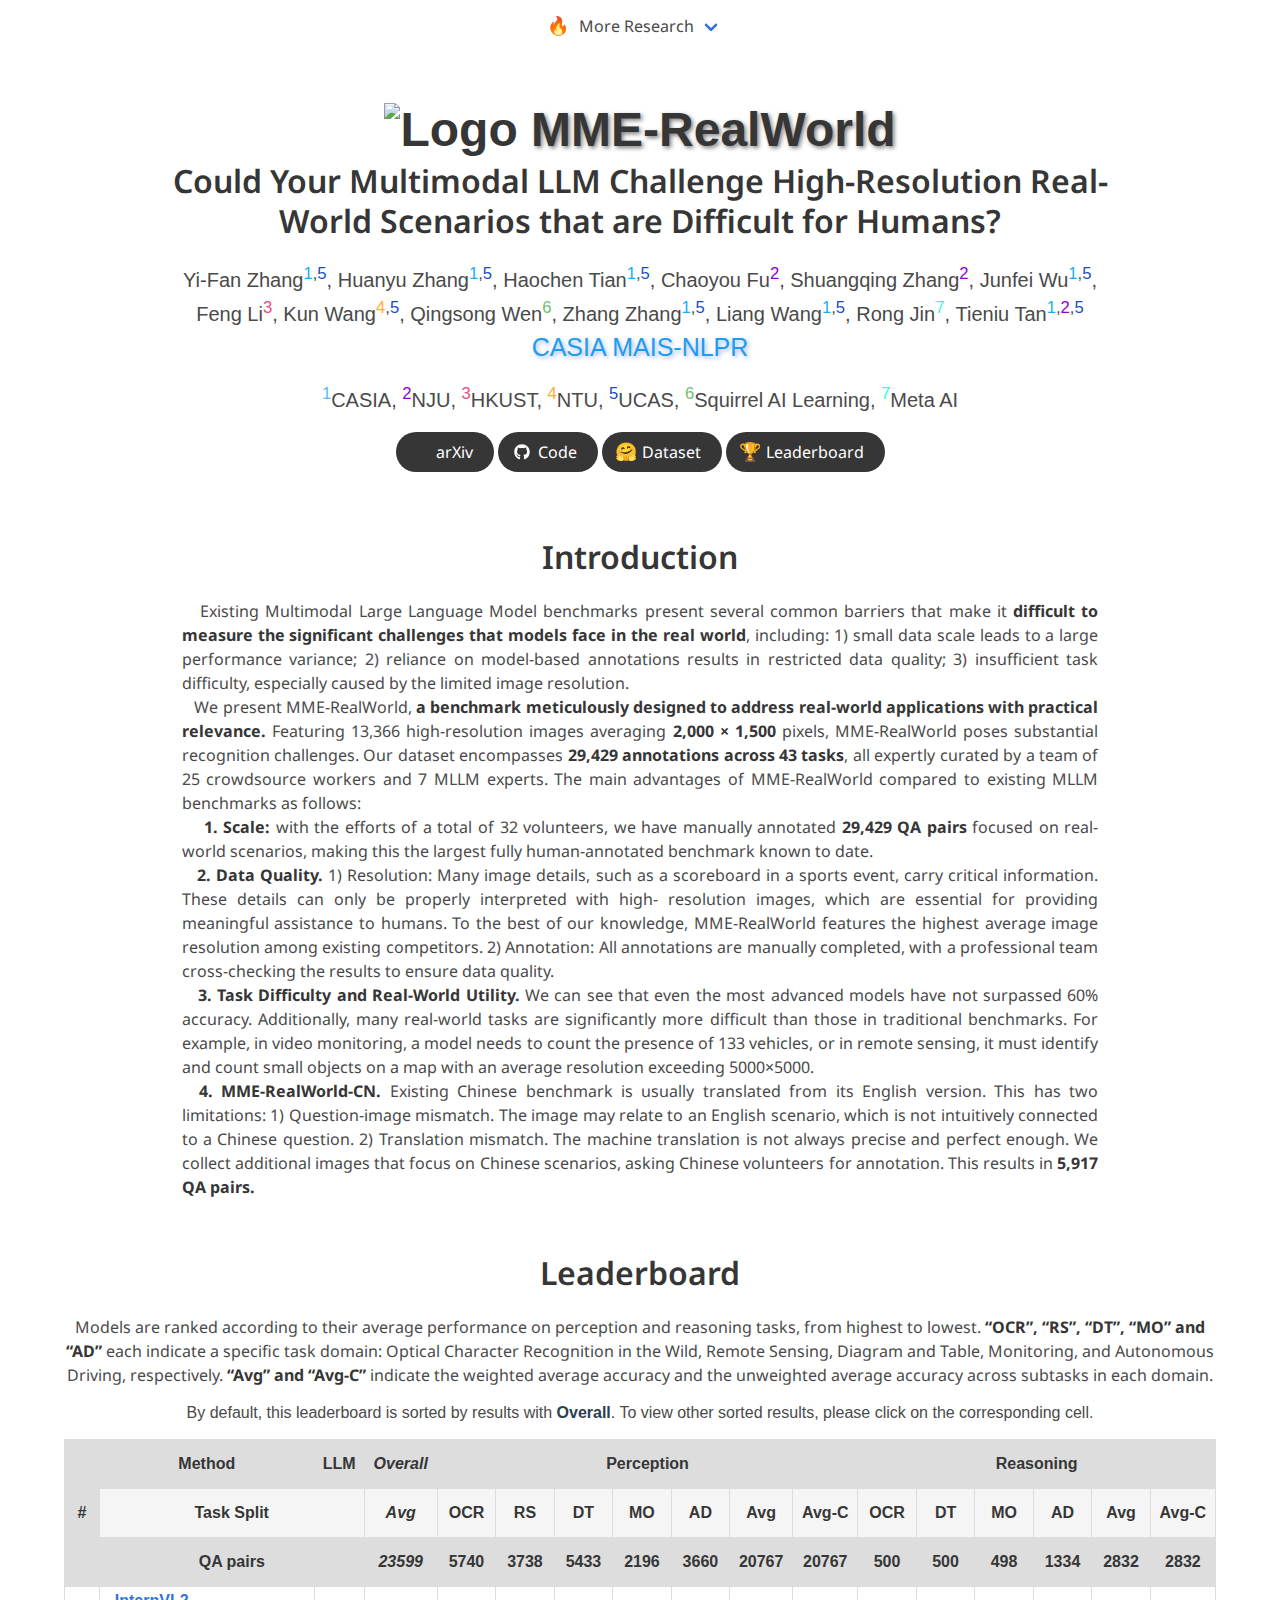
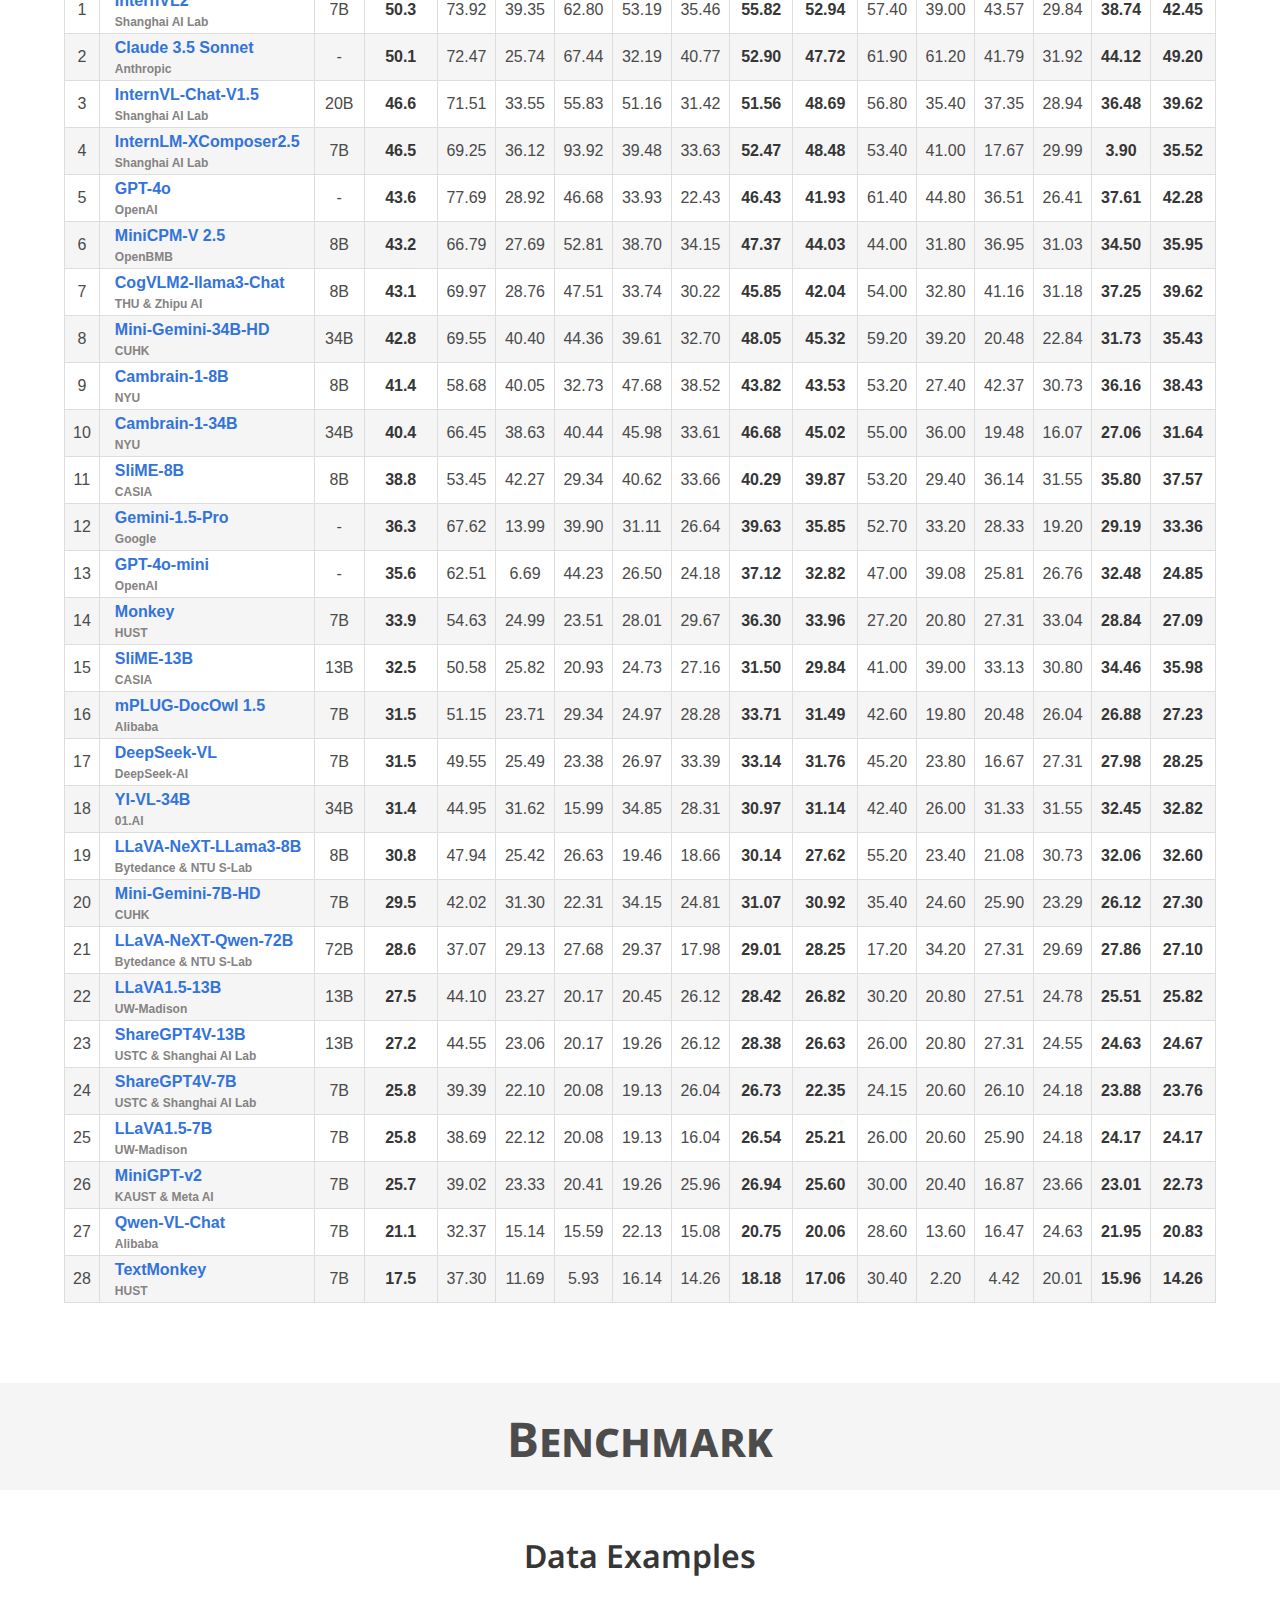
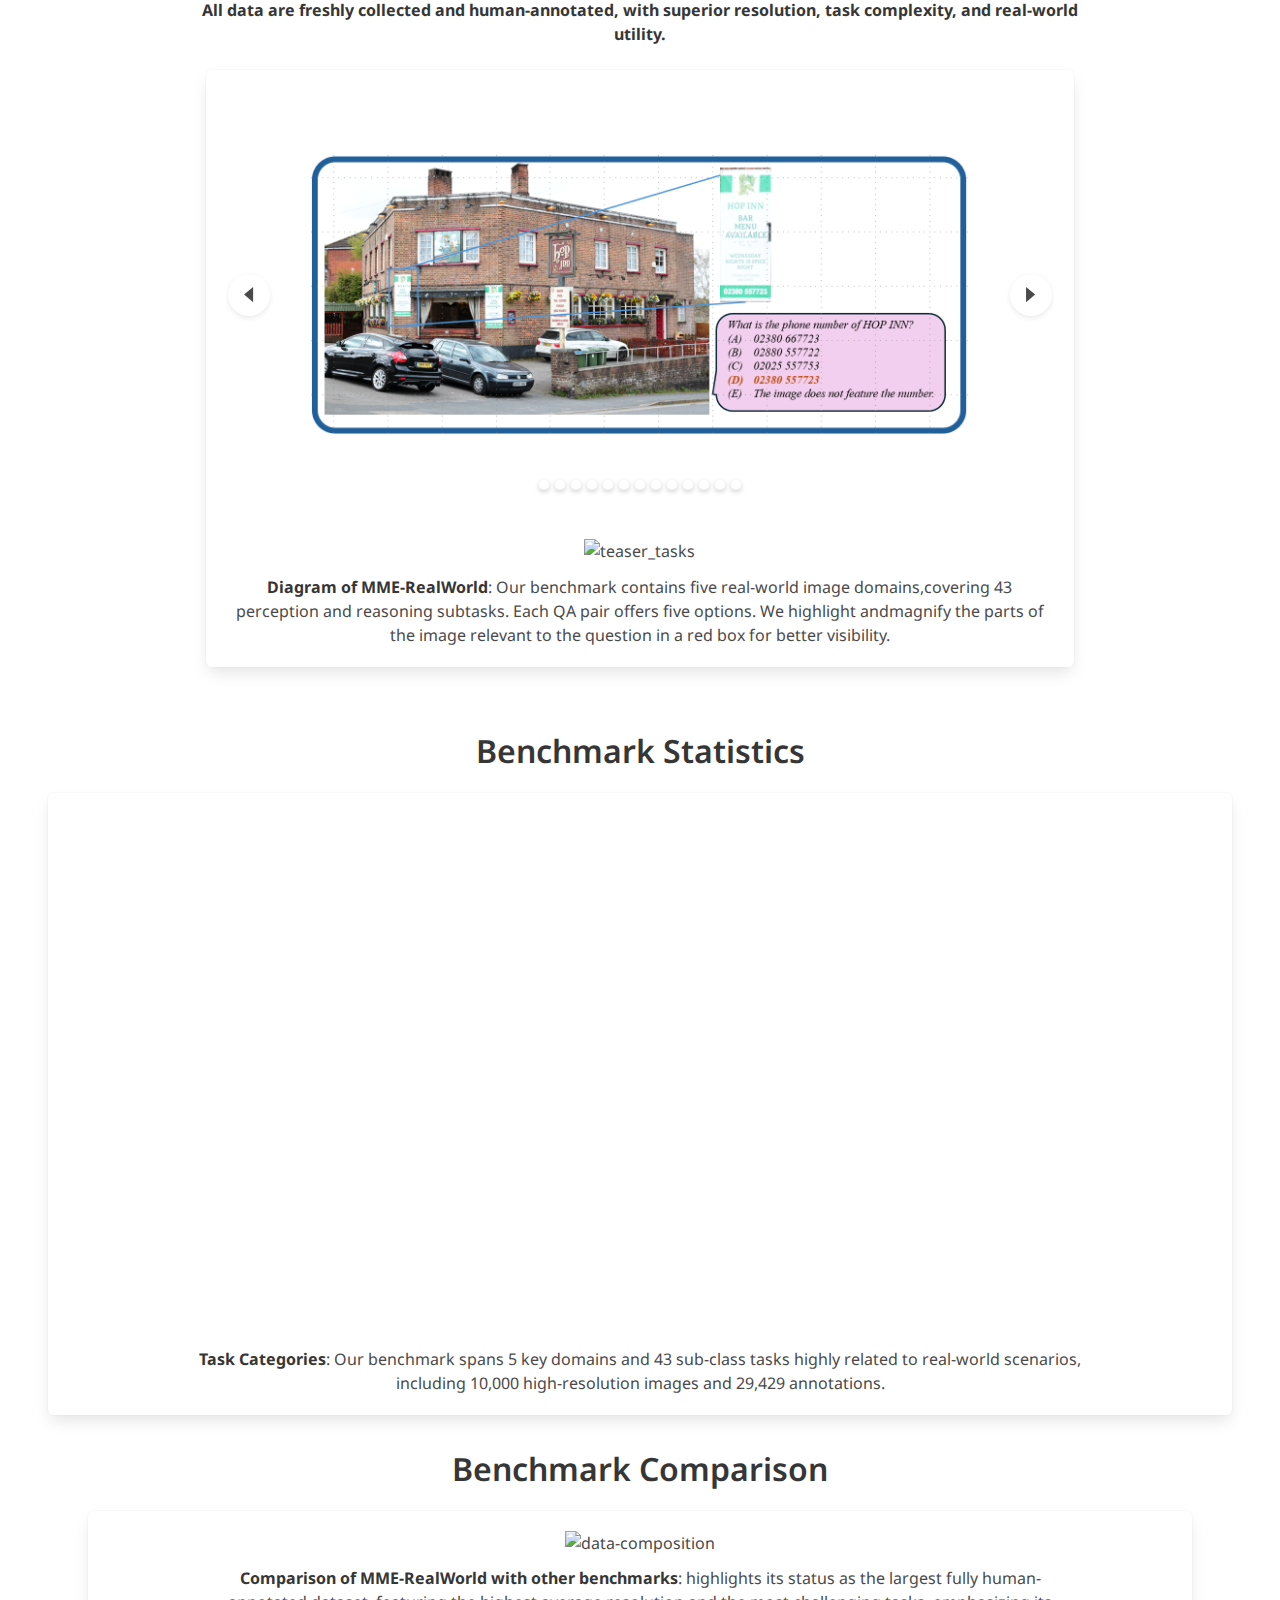
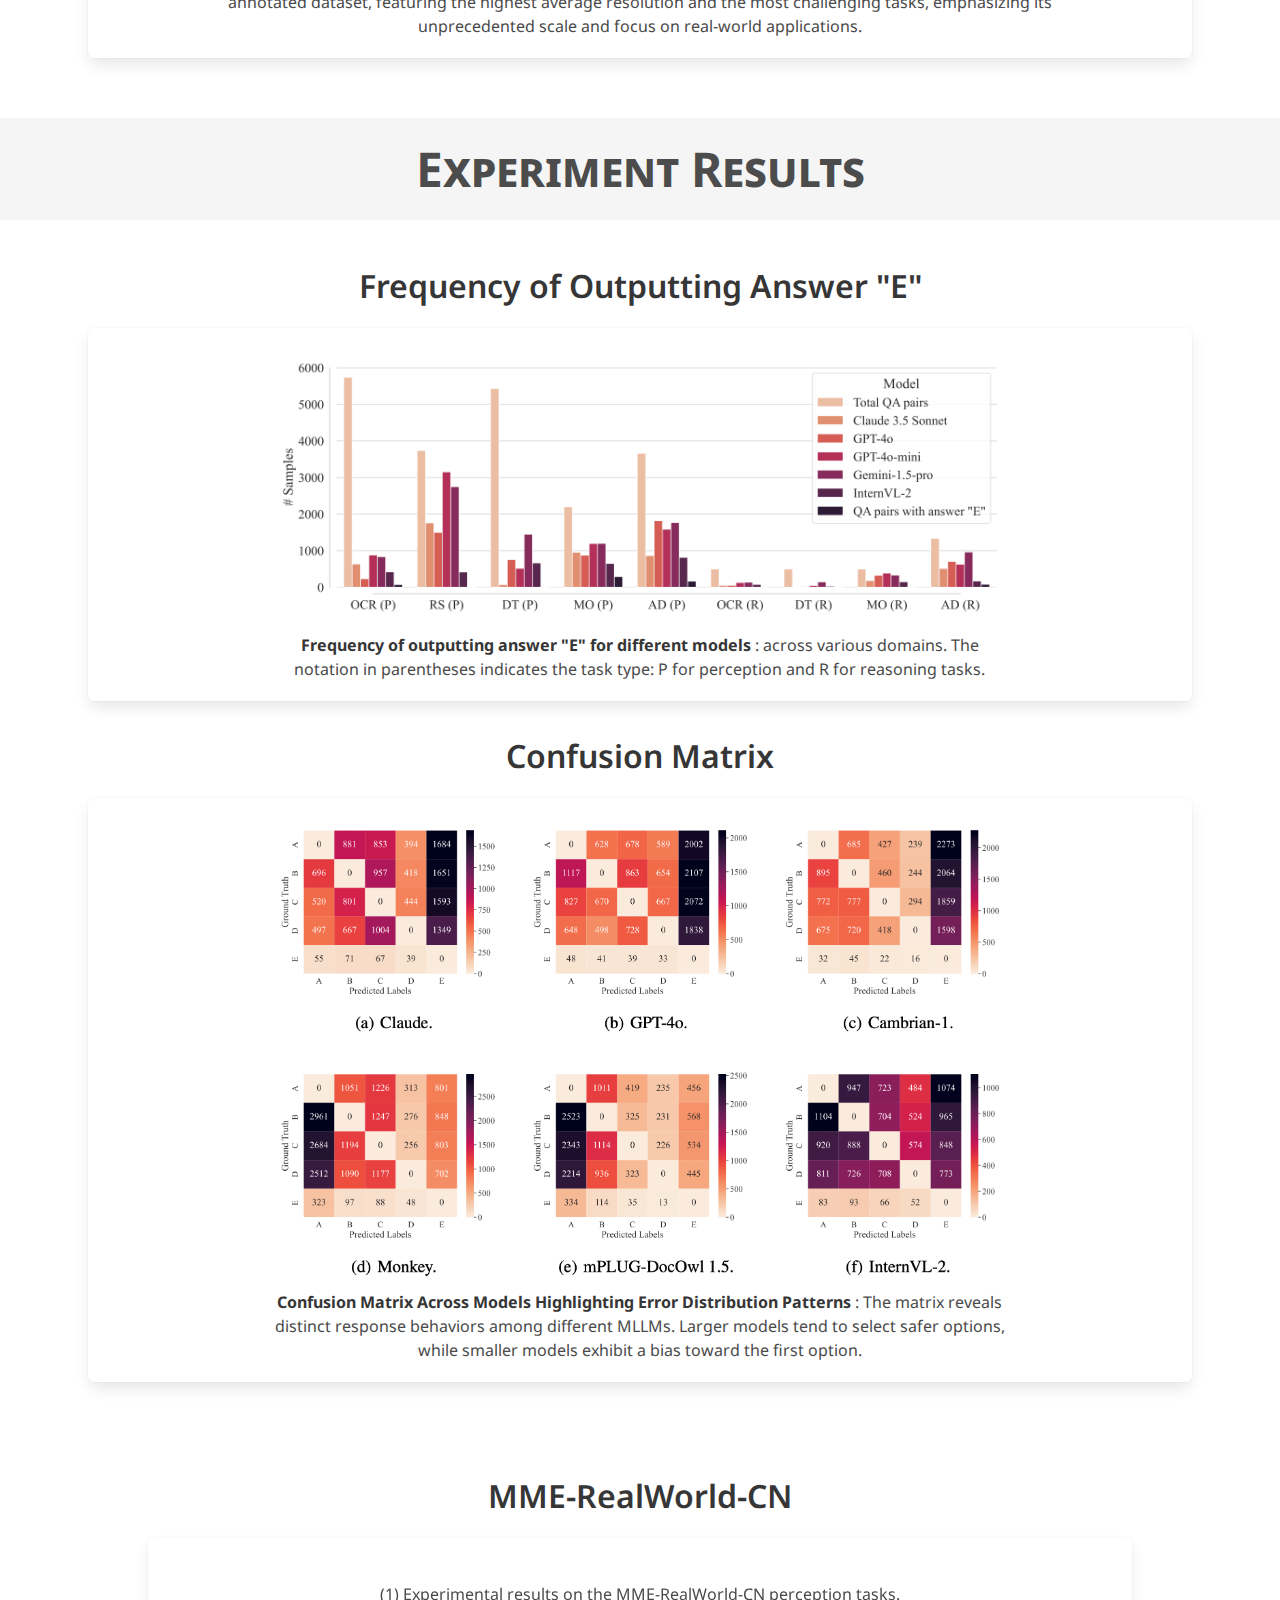
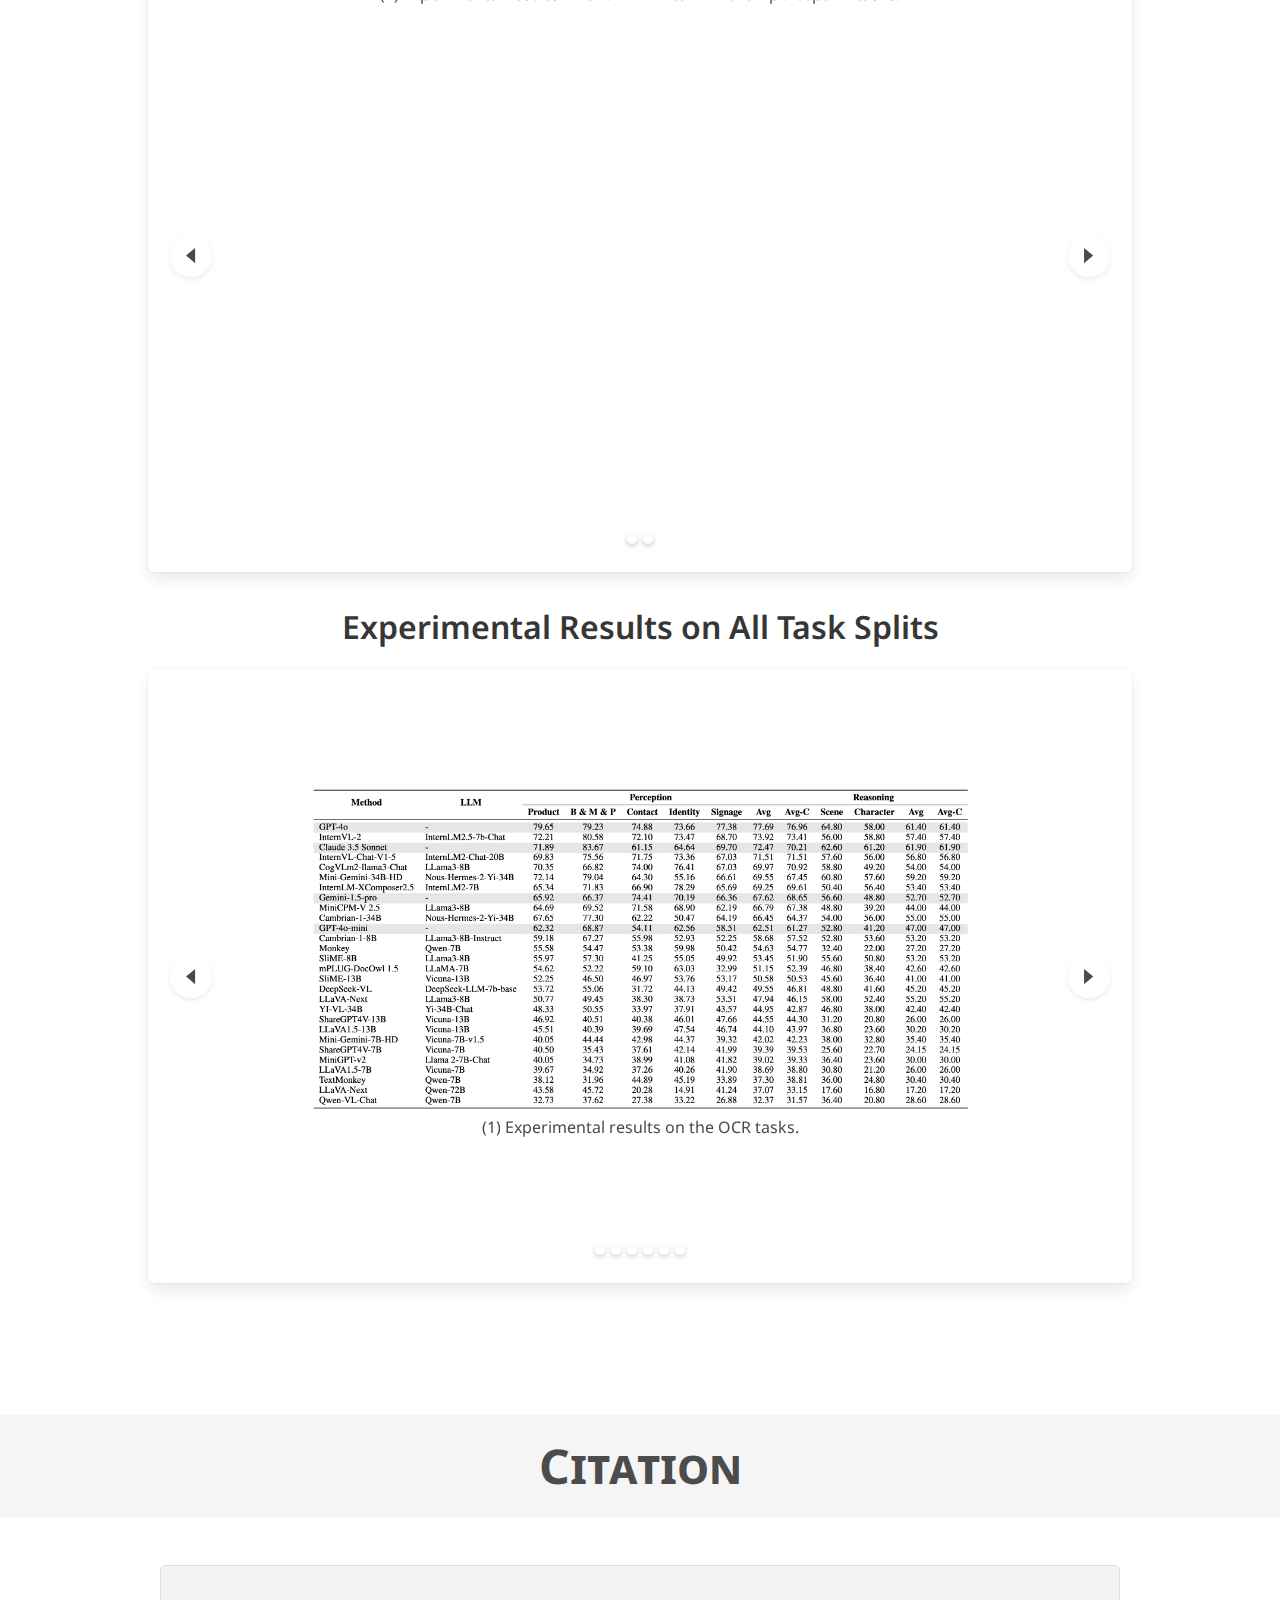
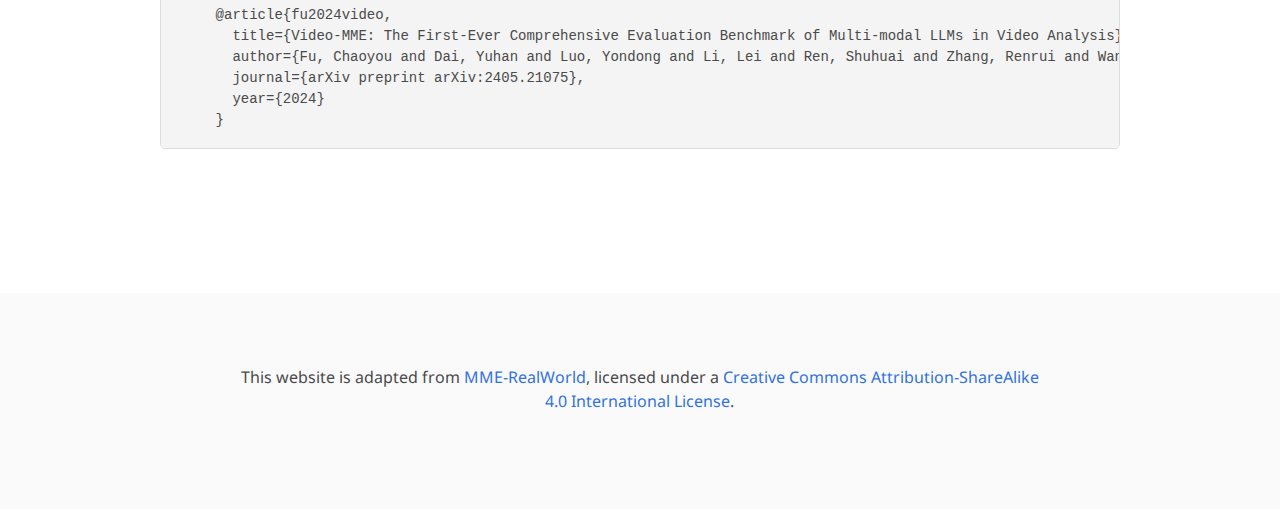
==== commit a58e867a: "modity one sentence intro" ====
--- a/home_page.html
+++ b/home_page.html
@@ -4,7 +4,7 @@
   <meta charset="UTF-8">
   <meta name="viewport" content="width=device-width, initial-scale=1.0">
   <title> MME-RealWorld </title>
-  <!-- <link rel="icon" href="./static/images/video-mme.png"> -->
+  <link rel="icon" href="./static/images/logo.png">
 
   <link href="https://fonts.googleapis.com/css?family=Google+Sans|Noto+Sans|Castoro" rel="stylesheet">
 
@@ -70,6 +70,12 @@
           <a class="navbar-item" href="https://github.com/yfzhang114/SliME">
             <b>SliME</b> 
           </a>
+          <a class="navbar-item" href="https://github.com/BradyFU/Awesome-Multimodal-Large-Language-Models">
+            <b>MME</b> 
+          </a>
+          <a class="navbar-item" href="https://github.com/BradyFU/Video-MME">
+            <b>Video-MME</b> 
+          </a>   
         </div>
       </div>
     </div>
@@ -84,7 +90,7 @@
       <div class="columns is-centered">
         <div class="column has-text-centered">
           <h1 class="title is-1 publication-title is-bold">
-            <!-- <img src="static/images/video-mme.png" style="width:1.6em;vertical-align: middle" alt="Logo"/> -->
+            <img src="static/images/logo.png" style="width:1.8em;vertical-align: middle" alt="Logo"/>
             <span class="mme-realworld" style="vertical-align: middle;text-shadow: 2px 2px 4px rgba(0, 0, 0, 0.5)">MME-RealWorld</span>
             </h1>
           <h2 class="subtitle is-3 publication-subtitle ", style="width: 100%;margin-bottom: 20px;">
@@ -105,7 +111,7 @@
             <span class="author-block">Liang Wang<sup style="color:#18acfb;">1</sup><sup>,</sup><sup style="color:#1a4ebf">5</sup>,</span>
             <span class="author-block">Rong Jin<sup style="color:#33ffd6;">7</sup>,</span>
             <span class="author-block">Tieniu Tan<sup style="color:#18acfb;">1</sup><sup>,</sup><sup style="color:#9400D3">2</sup><sup>,</sup><sup style="color:#1a4ebf">5</sup></span>
-            <br><span class="author-block", style="font-size:25px"><a href="http://www.cripac.ia.ac.cn/CN/model/index.htm">CASIA MAIS-NLPR</a></span></br>
+            <br><span class="author-block", style="font-size:25px;text-shadow: 2px 2px 4px rgba(67, 113, 232, 0.5)"><a href="http://www.cripac.ia.ac.cn/CN/model/index.htm">CASIA MAIS-NLPR</a></span></br>
 
         </div>
 
@@ -149,8 +155,8 @@
                 <a href="https://huggingface.co/datasets/yifanzhang114/MME-RealWorld"
                    class="external-link button is-normal is-rounded is-dark">
                   <span class="icon">
-                      <!-- <i class="far fa-images"></i> -->
-                      <p style="font-size:18px">📊</p>
+                      <!-- <i class="far fa-huggingface"></i> -->
+                      <p style="font-size:18px">🤗</p>
                   </span>
                   <span>Dataset</span>
                 </a>
@@ -184,18 +190,21 @@
       <div class="column is-four-fifths">
         <h2 class="title is-3" style="margin-top: -5%;">Introduction</h2>
         <div class="content has-text-justified">
-          &nbsp;&nbsp;&nbsp;Comprehensive evaluation of Multimodal Large Language Models (MLLMs) has recently garnered widespread attention in the research community. However, we observe that existing benchmarks present several common barriers that make it difficult to measure the significant challenges that models face in the real world, including: 1) small data scale leading to large performance variance; 2) reliance on model-based annotations, resulting in significant model bias; 3) restricted data sources, often overlapping with existing benchmarks and posing a risk of data leakage; 4) insufficient task difficulty, especially caused by the limited image resolution, and discrimination.<br> 
-
-          To tackle these issues, we introduce MME-RealWorld, <strong>which is the largest manually annotated dataset to date, featuring the highest resolution and a targeted focus on real-world applications</strong>. Initially, we collect more than 300K images from public datasets and the Internet, filtering 13,366 high-quality images for data annotation. With the participation of professional 25 annotators and 7 experts in MLLM, we annotate 29,429 question-answer pairs that cover 43 subtasks across five real-world scenarios, extremely challenging even for humans.
-          We conclude the main advantages of MME-RealWorld compared to existing MLLM benchmarks as follows:<br> 
-
-            <strong>&nbsp;&nbsp;&nbsp;Scale.</strong> With a team of 32 annotators, including several with professional expertise, we have annotated 29,429 QA pairs focused on real-world scenarios, making this the largest fully human-annotated benchmark known to date.<br> 
-            <strong>&nbsp;&nbsp;&nbsp;Quality.</strong>  1) Image Resolution: Many image details, such as a scoreboard in a sports event, carry critical information. These details can only be properly interpreted with high-resolution images, which are essential for providing meaningful assistance to users. To the best of our knowledge, MME-RealWorld features the highest average image resolution among all existing benchmarks. 2) Annotation: All annotations are manually completed, with a team of 7 experts cross-checking the results to ensure data quality and eliminate any obvious personal errors.<br>
-            <strong>&nbsp;&nbsp;&nbsp;Difficulty and Real-World Utility.</strong> Even the most advanced models have not surpassed 55% accuracy on basic perception tasks, with reasoning tasks proving to be even more challenging. Additionally, many real-world tasks are significantly more difficult than those in traditional VQA benchmarks. For example, in video monitoring, a model needs to count the presence of 133 vehicles, or in remote sensing, it must identify and count small objects on a map with an average resolution exceeding 5000×5000 pixels.<br>
-            <strong>&nbsp;&nbsp;&nbsp;MME-RealWorld-CN.</strong> Existing Chinese benchmark is usually translated from its English version. This has two problems: 
-              (1) Question-image mismatch. The image may relate to an English scene, which is not intuitively connected to a Chinese question.
-              (2) Translation mismatch, where machine translation is not precise and perfect enough.
-              We collect additional images and ensure that all images focus on Chinese scenarios, asking Chinese workers for annotation. This results in 5,917 QA pairs.
+          &nbsp;&nbsp;&nbsp;Existing Multimodal Large Language Model benchmarks present several common barriers that make it <strong>difficult to measure the significant challenges that models face in the real world</strong>, including:
+          1) small data scale leads to a large performance variance;
+          2) reliance on model-based annotations results in restricted data quality;
+          3) insufficient task difficulty, especially caused by the limited image resolution.<br>
+          
+          &nbsp;&nbsp;&nbsp;We present MME-RealWorld, <strong>a benchmark meticulously designed to address real-world applications with practical relevance.</strong> 
+          Featuring 13,366 high-resolution images averaging <strong>2,000 × 1,500</strong> pixels, MME-RealWorld poses substantial recognition challenges.
+           Our dataset encompasses <strong>29,429 annotations across 43 tasks</strong>, all expertly curated by a team of 25 crowdsource workers and 7 MLLM experts. 
+           The main advantages of MME-RealWorld compared to existing MLLM benchmarks as follows:<br>
+
+
+            <strong>&nbsp;&nbsp;&nbsp;&nbsp;1. Scale:</strong>  with the efforts of a total of 32 volunteers, we have manually annotated <strong>29,429 QA pairs</strong> focused on real-world scenarios, making this the largest fully human-annotated benchmark known to date.<br> 
+            <strong>&nbsp;&nbsp;&nbsp;2. Data Quality.</strong> 1) Resolution: Many image details, such as a scoreboard in a sports event, carry critical information. These details can only be properly interpreted with high- resolution images, which are essential for providing meaningful assistance to humans. To the best of our knowledge, MME-RealWorld features the highest average image resolution among existing competitors. 2) Annotation: All annotations are manually completed, with a professional team cross-checking the results to ensure data quality.<br>
+            <strong>&nbsp;&nbsp;&nbsp;3. Task Difficulty and Real-World Utility.</strong> We can see that even the most advanced models have not surpassed 60% accuracy. Additionally, many real-world tasks are significantly more difficult than those in traditional benchmarks. For example, in video monitoring, a model needs to count the presence of 133 vehicles, or in remote sensing, it must identify and count small objects on a map with an average resolution exceeding 5000×5000.<br>
+            <strong>&nbsp;&nbsp;4. MME-RealWorld-CN.</strong>  Existing Chinese benchmark is usually translated from its English version. This has two limitations: 1) Question-image mismatch. The image may relate to an English scenario, which is not intuitively connected to a Chinese question. 2) Translation mismatch. The machine translation is not always precise and perfect enough. We collect additional images that focus on Chinese scenarios, asking Chinese volunteers for annotation. This results in <strong>5,917 QA pairs.</strong><br>
         </div>
       </div>
     </div>
@@ -223,7 +232,7 @@
     <div class="columns is-centered">
       <div class="column is-full has-text-centered content">
 
-        <h2 class="title is-3" id="leaderboard">Leaderboard</h2>
+        <h2 class="title is-3" id="leaderboard" style="margin-top: -5%;">Leaderboard</h2>
         <div class="content">
           <p class="mt-3">Models are ranked according to their average performance on perception and reasoning tasks, from highest to lowest. 
             <strong>“OCR”, “RS”, “DT”, “MO” and “AD” </strong> each indicate a specific task domain: Optical Character Recognition in the Wild, Remote Sensing, Diagram and Table, Monitoring, and  Autonomous Driving, respectively. 
@@ -246,12 +255,14 @@
                 <th rowspan="3" class="no-sort" style="vertical-align: middle; width: 30px;" data-js-sort-colNum="none"><strong>#</strong></th>
                 <th rowspan="1" class="no-sort" style="vertical-align: middle; width: 215px;" data-js-sort-colNum="none"><strong>Method</strong></th>
                 <th rowspan="1" class="no-sort" style="vertical-align: middle; width: 30px;"><strong>LLM</strong></th>
+                <th colspan="1" style="vertical-align: middle; width: 30 ;font-style: italic" data-js-sort-colNum="16"><strong>Overall</strong></th>
                 <th colspan="7" style="vertical-align: middle; width: 300px;" data-js-sort-colNum="9"><strong>Perception</strong></th>
                 <th colspan="6" style="vertical-align: middle; width: 280px;" data-js-sort-colNum="15"><strong>Reasoning</strong></th>
-                <th colspan="1" style="vertical-align: middle; width: 30 ;font-style: italic" data-js-sort-colNum="16"><strong>Overall</strong></th>
+
               </tr>
               <tr>
                 <th colspan="2" class="no-sort"><strong>Task Split</strong></th>
+                <th data-js-sort-colNum="16" style="font-style: italic;"><strong>Avg</strong></th>
                 <th data-js-sort-colNum="3"><strong>OCR</strong></th>
                 <th data-js-sort-colNum="4"><strong>RS</strong></th>
                 <th data-js-sort-colNum="5"><strong>DT</strong></th>
@@ -265,10 +276,11 @@
                 <th data-js-sort-colNum="13"><strong>AD</strong></th>
                 <th data-js-sort-colNum="14"><strong>Avg</strong></th>
                 <th data-js-sort-colNum="15"><strong>Avg-C</strong></th>
-                <th data-js-sort-colNum="16" style="font-style: italic;"><strong>Avg</strong></th>
+
               </tr>
               <tr>
                 <th colspan="2" class="no-sort"><strong>QA pairs</strong></th>
+                <th data-js-sort-colNum="16" style="font-style: italic;"><strong>23599</strong></th>
                 <th data-js-sort-colNum="3"><strong>5740</strong></th>
                 <th data-js-sort-colNum="4"><strong>3738</strong></th>
                 <th data-js-sort-colNum="5"><strong>5433</strong></th>
@@ -282,7 +294,7 @@
                 <th data-js-sort-colNum="13"><strong>1334</strong></th>
                 <th data-js-sort-colNum="14"><strong>2832</strong></th>
                 <th data-js-sort-colNum="15"><strong>2832</strong></th>
-                <th data-js-sort-colNum="16" style="font-style: italic;"><strong>23599</strong></th>
+
               </tr>
             </thead>
             <tbody>
@@ -295,7 +307,7 @@
                   <p style="font-size: 12px; margin-left: 5px; color: #858383;">Shanghai AI Lab</p>
                 </a></b></td>
                 <td style="vertical-align: middle;">7B</td>
-
+                <td style="vertical-align: middle;"><strong>50.3</strong></td>  
                 <td style="vertical-align: middle;">73.92</td>
                 <td style="vertical-align: middle;">39.35</td>
                 <td style="vertical-align: middle;">62.80</td>
@@ -310,7 +322,7 @@
                 <td style="vertical-align: middle;">29.84</td>
                 <td style="vertical-align: middle;"><strong>38.74</strong></td>
                 <td style="vertical-align: middle;"><strong>42.45</strong></td> 
-                <td style="vertical-align: middle;"><strong>50.3</strong></td>                               
+                             
               </tr>
 
               <tr>
@@ -321,6 +333,7 @@
                   <p style="font-size: 12px; margin-left: 5px; color: #858383;">Anthropic</p>
                 </a></b></td>
                 <td style="vertical-align: middle;">-</td>
+                <td style="vertical-align: middle;"><strong>50.1</strong></td>   
                 <td style="vertical-align: middle;">72.47</td>
                 <td style="vertical-align: middle;">25.74</td>
                 <td style="vertical-align: middle;">67.44</td>
@@ -338,7 +351,7 @@
                 <td style="vertical-align: middle;"><strong>44.12</strong></td>
                 <td style="vertical-align: middle;"><strong>49.20</strong></td>        
                 
-                <td style="vertical-align: middle;"><strong>50.1</strong></td>             
+          
               </tr>
 
               <tr>
@@ -349,6 +362,7 @@
                   <p style="font-size: 12px; margin-left: 5px; color: #858383;">Shanghai AI Lab</p>
                 </a></b></td>
                 <td style="vertical-align: middle;">20B</td>
+                <td style="vertical-align: middle;"><strong>46.6</strong></td> 
                 <td style="vertical-align: middle;">71.51</td>
                 <td style="vertical-align: middle;">33.55</td>
                 <td style="vertical-align: middle;">55.83</td>
@@ -363,7 +377,7 @@
                 <td style="vertical-align: middle;">28.94</td>
                 <td style="vertical-align: middle;"><strong>36.48</strong></td>
                 <td style="vertical-align: middle;"><strong>39.62</strong></td>   
-                <td style="vertical-align: middle;"><strong>46.6</strong></td>             
+            
 
               </tr>
               <tr>
@@ -373,6 +387,7 @@
                   <p style="font-size: 12px; margin-left: 5px; color: #858383;">Shanghai AI Lab</p>
                 </a></b></td>
                 <td style="vertical-align: middle;">7B</td>
+                <td style="vertical-align: middle;"><strong>46.5</strong></td>   
                 <td style="vertical-align: middle;">69.25 </td>
                 <td style="vertical-align: middle;">36.12</td>
                 <td style="vertical-align: middle;">93.92 </td>
@@ -387,7 +402,7 @@
                 <td style="vertical-align: middle;">29.99</td>
                 <td style="vertical-align: middle;"><strong>3.90</strong></td>
                 <td style="vertical-align: middle;"><strong>35.52</strong></td> 
-                <td style="vertical-align: middle;"><strong>46.5</strong></td>             
+          
 
               </tr>   
 
@@ -399,6 +414,7 @@
                   <p style="font-size: 12px; margin-left: 5px; color: #858383;">OpenAI</p>
                 </a></b></td>
                 <td style="vertical-align: middle;">-</td>
+                <td style="vertical-align: middle;"><strong>43.6</strong></td>      
                 <td style="vertical-align: middle;">77.69</td>
                 <td style="vertical-align: middle;">28.92</td>
                 <td style="vertical-align: middle;">46.68</td>
@@ -413,7 +429,7 @@
                 <td style="vertical-align: middle;">26.41</td>
                 <td style="vertical-align: middle;"><strong>37.61</strong></td>
                 <td style="vertical-align: middle;"><strong>42.28</strong></td>   
-                <td style="vertical-align: middle;"><strong>43.6</strong></td>             
+       
 
               </tr>
 
@@ -425,6 +441,7 @@
                   <p style="font-size: 12px; margin-left: 5px; color: #858383;">OpenBMB</p>
                 </a> </b></td>
                 <td style="vertical-align: middle;">8B</td>
+                <td style="vertical-align: middle;"><strong>43.2</strong></td>  
                 <td style="vertical-align: middle;">66.79 </td>
                 <td style="vertical-align: middle;">27.69 </td>
                 <td style="vertical-align: middle;">52.81</td>
@@ -439,7 +456,7 @@
                 <td style="vertical-align: middle;">31.03</td>
                 <td style="vertical-align: middle;"><strong>34.50</strong></td>
                 <td style="vertical-align: middle;"><strong>35.95</strong></td>  
-                <td style="vertical-align: middle;"><strong>43.2</strong></td>             
+           
 
               </tr>
             
@@ -451,6 +468,7 @@
                   <p style="font-size: 12px; margin-left: 5px; color: #858383;">THU & Zhipu AI</p>
                 </a></b></td>
                 <td style="vertical-align: middle;">8B</td>
+                <td style="vertical-align: middle;"><strong>43.1</strong></td>    
                 <td style="vertical-align: middle;">69.97</td>
                 <td style="vertical-align: middle;">28.76</td>
                 <td style="vertical-align: middle;">47.51</td>
@@ -465,7 +483,7 @@
                 <td style="vertical-align: middle;">31.18</td>
                 <td style="vertical-align: middle;"><strong>37.25</strong></td>
                 <td style="vertical-align: middle;"><strong>39.62</strong></td> 
-                <td style="vertical-align: middle;"><strong>43.1</strong></td>             
+         
 
                          
               </tr>
@@ -477,6 +495,8 @@
                   <p style="font-size: 12px; margin-left: 5px; color: #858383;">CUHK</p>
                 </a></b></td>
                 <td style="vertical-align: middle;">34B</td>
+                <td style="vertical-align: middle;"><strong>42.8</strong></td>             
+
                 <td style="vertical-align: middle;">69.55</td>
                 <td style="vertical-align: middle;">40.40</td>
                 <td style="vertical-align: middle;">44.36</td>
@@ -491,7 +511,6 @@
                 <td style="vertical-align: middle;">22.84</td>
                 <td style="vertical-align: middle;"><strong>31.73</strong></td>
                 <td style="vertical-align: middle;"><strong>35.43</strong></td>   
-                <td style="vertical-align: middle;"><strong>42.8</strong></td>             
 
               </tr>
 
@@ -504,6 +523,8 @@
                   <p style="font-size: 12px; margin-left: 5px; color: #858383;">NYU</p>
                 </a> </b></td>
                 <td style="vertical-align: middle;">8B</td>
+                <td style="vertical-align: middle;"><strong>41.4</strong></td>             
+
                 <td style="vertical-align: middle;">58.68</td>
                 <td style="vertical-align: middle;">40.05</td>
                 <td style="vertical-align: middle;">32.73</td>
@@ -518,7 +539,6 @@
                 <td style="vertical-align: middle;">30.73</td>
                 <td style="vertical-align: middle;"><strong>36.16</strong></td>
                 <td style="vertical-align: middle;"><strong>38.43</strong></td>  
-                <td style="vertical-align: middle;"><strong>41.4</strong></td>             
 
               </tr>    
 
@@ -530,6 +550,8 @@
                   <p style="font-size: 12px; margin-left: 5px; color: #858383;">NYU</p>
                 </a> </b></td>
                 <td style="vertical-align: middle;">34B</td>
+                <td style="vertical-align: middle;"><strong>40.4</strong></td>             
+
                 <td style="vertical-align: middle;">66.45</td>
                 <td style="vertical-align: middle;">38.63</td>
                 <td style="vertical-align: middle;">40.44</td>
@@ -545,7 +567,6 @@
                 <td style="vertical-align: middle;">16.07</td>
                 <td style="vertical-align: middle;"><strong>27.06</strong></td>
                 <td style="vertical-align: middle;"><strong>31.64</strong></td>     
-                <td style="vertical-align: middle;"><strong>40.4</strong></td>             
 
               </tr>
 
@@ -561,6 +582,8 @@
                   <p style="font-size: 12px; margin-left: 5px; color: #858383;">CASIA</p>
                 </a></b></td>
                 <td style="vertical-align: middle;">8B</td>
+                <td style="vertical-align: middle;"><strong>38.8</strong></td>             
+
                 <td style="vertical-align: middle;">53.45 </td>
                 <td style="vertical-align: middle;">42.27 </td>
                 <td style="vertical-align: middle;">29.34 </td>
@@ -575,7 +598,6 @@
                 <td style="vertical-align: middle;">31.55</td>
                 <td style="vertical-align: middle;"><strong>35.80</strong></td>
                 <td style="vertical-align: middle;"><strong>37.57</strong></td>    
-                <td style="vertical-align: middle;"><strong>38.8</strong></td>             
 
               </tr>
 
@@ -589,6 +611,8 @@
                   </b>
                 </td>
                 <td style="vertical-align: middle;">-</td>
+                <td style="vertical-align: middle;"><strong>36.3</strong></td>             
+
                 <td style="vertical-align: middle;">67.62</td>
                 <td style="vertical-align: middle;">13.99</td>
                 <td style="vertical-align: middle;">39.90</td>
@@ -603,7 +627,6 @@
                 <td style="vertical-align: middle;">19.20</td>
                 <td style="vertical-align: middle;"><strong>29.19</strong></td>
                 <td style="vertical-align: middle;"><strong>33.36</strong></td> 
-                <td style="vertical-align: middle;"><strong>36.3</strong></td>             
 
               </tr>
 
@@ -615,6 +638,8 @@
                   <p style="font-size: 12px; margin-left: 5px; color: #858383;">OpenAI</p>
                 </a> </b></td>
                 <td style="vertical-align: middle;">-</td>
+                <td style="vertical-align: middle;"><strong>35.6</strong></td>             
+
                 <td style="vertical-align: middle;">62.51</td>
                 <td style="vertical-align: middle;">6.69</td>
                 <td style="vertical-align: middle;">44.23 </td>
@@ -632,7 +657,6 @@
                 <td style="vertical-align: middle;">26.76</td>
                 <td style="vertical-align: middle;"><strong>32.48</strong></td>
                 <td style="vertical-align: middle;"><strong>24.85</strong></td>    
-                <td style="vertical-align: middle;"><strong>35.6</strong></td>             
 
               </tr>
 
@@ -644,6 +668,8 @@
                   <p style="font-size: 12px; margin-left: 5px; color: #858383;">HUST</p>
                 </a> </b></td>
                 <td style="vertical-align: middle;">7B</td>
+                <td style="vertical-align: middle;"><strong>33.9</strong></td>             
+
                 <td style="vertical-align: middle;">54.63</td>
                 <td style="vertical-align: middle;">24.99</td>
                 <td style="vertical-align: middle;">23.51</td>
@@ -660,7 +686,6 @@
                 <td style="vertical-align: middle;">33.04</td>
                 <td style="vertical-align: middle;"><strong>28.84</strong></td>
                 <td style="vertical-align: middle;"><strong>27.09</strong></td>   
-                <td style="vertical-align: middle;"><strong>33.9</strong></td>             
 
               </tr>          
  
@@ -671,6 +696,8 @@
                   <p style="font-size: 12px; margin-left: 5px; color: #858383;">CASIA</p>
                 </a></b></td>
                 <td style="vertical-align: middle;">13B</td>
+                <td style="vertical-align: middle;"><strong>32.5</strong></td>             
+
                 <td style="vertical-align: middle;">50.58</td>
                 <td style="vertical-align: middle;">25.82</td>
                 <td style="vertical-align: middle;">20.93</td>
@@ -687,7 +714,6 @@
                 <td style="vertical-align: middle;">30.80</td>
                 <td style="vertical-align: middle;"><strong>34.46</strong></td>
                 <td style="vertical-align: middle;"><strong>35.98</strong></td>  
-                <td style="vertical-align: middle;"><strong>32.5</strong></td>             
 
               </tr>
 
@@ -699,6 +725,8 @@
                   <p style="font-size: 12px; margin-left: 5px; color: #858383;">Alibaba</p>
                 </a> </b></td>
                 <td style="vertical-align: middle;">7B</td>
+                <td style="vertical-align: middle;"><strong>31.5</strong></td>             
+
                 <td style="vertical-align: middle;">51.15</td>
                 <td style="vertical-align: middle;">23.71</td>
                 <td style="vertical-align: middle;">29.34</td>
@@ -715,7 +743,6 @@
                 <td style="vertical-align: middle;">26.04</td>
                 <td style="vertical-align: middle;"><strong>26.88</strong></td>
                 <td style="vertical-align: middle;"><strong>27.23</strong></td> 
-                <td style="vertical-align: middle;"><strong>31.5</strong></td>             
 
               </tr> 
 
@@ -727,6 +754,8 @@
                   <p style="font-size: 12px; margin-left: 5px; color: #858383;">DeepSeek-AI</p>
                 </a> </b></td>
                 <td style="vertical-align: middle;">7B</td>
+                <td style="vertical-align: middle;"><strong>31.5</strong></td>             
+
                 <td style="vertical-align: middle;">49.55 </td>
                 <td style="vertical-align: middle;">25.49</td>
                 <td style="vertical-align: middle;">23.38</td>
@@ -744,7 +773,6 @@
                 <td style="vertical-align: middle;">27.31</td>
                 <td style="vertical-align: middle;"><strong>27.98</strong></td>
                 <td style="vertical-align: middle;"><strong>28.25</strong></td>   
-                <td style="vertical-align: middle;"><strong>31.5</strong></td>             
 
               </tr>
 
@@ -756,6 +784,8 @@
                   <p style="font-size: 12px; margin-left: 5px; color: #858383;">01.AI</p>
                 </a></b></td>
                 <td style="vertical-align: middle;">34B</td>
+                <td style="vertical-align: middle;"><strong>31.4</strong></td>             
+
                 <td style="vertical-align: middle;">44.95</td>
                 <td style="vertical-align: middle;">31.62</td>
                 <td style="vertical-align: middle;">15.99</td>
@@ -772,7 +802,6 @@
                 <td style="vertical-align: middle;">31.55</td>
                 <td style="vertical-align: middle;"><strong>32.45</strong></td>
                 <td style="vertical-align: middle;"><strong>32.82</strong></td>   
-                <td style="vertical-align: middle;"><strong>31.4</strong></td>             
 
               </tr>
 
@@ -784,6 +813,8 @@
                   <p style="font-size: 12px; margin-left: 5px; color: #858383;">Bytedance & NTU S-Lab</p>
                 </a></b></td>
                 <td style="vertical-align: middle;">8B</td>
+                <td style="vertical-align: middle;"><strong>30.8</strong></td>             
+
                 <td style="vertical-align: middle;">47.94</td>
                 <td style="vertical-align: middle;">25.42</td>
                 <td style="vertical-align: middle;">26.63</td>
@@ -801,7 +832,6 @@
                 <td style="vertical-align: middle;">30.73</td>
                 <td style="vertical-align: middle;"><strong>32.06</strong></td>
                 <td style="vertical-align: middle;"><strong>32.60</strong></td> 
-                <td style="vertical-align: middle;"><strong>30.8</strong></td>             
 
               </tr>
 
@@ -812,6 +842,8 @@
                   <p style="font-size: 12px; margin-left: 5px; color: #858383;">CUHK</p>
                 </a></b></td>
                 <td style="vertical-align: middle;">7B</td>
+                <td style="vertical-align: middle;"><strong>29.5</strong></td>             
+
                 <td style="vertical-align: middle;">42.02</td>
                 <td style="vertical-align: middle;">31.30</td>
                 <td style="vertical-align: middle;">22.31</td>
@@ -828,7 +860,6 @@
                 <td style="vertical-align: middle;">23.29</td>
                 <td style="vertical-align: middle;"><strong>26.12</strong></td>
                 <td style="vertical-align: middle;"><strong>27.30</strong></td>   
-                <td style="vertical-align: middle;"><strong>29.5</strong></td>             
 
               </tr>
 
@@ -843,6 +874,8 @@
                   <p style="font-size: 12px; margin-left: 5px; color: #858383;">Bytedance & NTU S-Lab</p>
                 </a></b></td>
                 <td style="vertical-align: middle;">72B</td>
+                <td style="vertical-align: middle;"><strong>28.6</strong></td>             
+
                 <td style="vertical-align: middle;">37.07</td>
                 <td style="vertical-align: middle;">29.13</td>
                 <td style="vertical-align: middle;">27.68</td>
@@ -859,7 +892,6 @@
                 <td style="vertical-align: middle;">29.69</td>
                 <td style="vertical-align: middle;"><strong>27.86</strong></td>
                 <td style="vertical-align: middle;"><strong>27.10</strong></td>      
-                <td style="vertical-align: middle;"><strong>28.6</strong></td>             
 
               </tr>
 
@@ -871,6 +903,8 @@
                   <p style="font-size: 12px; margin-left: 5px; color: #858383;">UW-Madison</p>
                 </a></b></td>
                 <td style="vertical-align: middle;">13B</td>
+                <td style="vertical-align: middle;"><strong>27.5</strong></td>             
+
                 <td style="vertical-align: middle;">44.10</td>
                 <td style="vertical-align: middle;">23.27</td>
                 <td style="vertical-align: middle;">20.17</td>
@@ -887,7 +921,6 @@
                 <td style="vertical-align: middle;">24.78</td>
                 <td style="vertical-align: middle;"><strong>25.51</strong></td>
                 <td style="vertical-align: middle;"><strong>25.82</strong></td>   
-                <td style="vertical-align: middle;"><strong>27.5</strong></td>             
                                              
               </tr>
 
@@ -899,6 +932,8 @@
                   <p style="font-size: 12px; margin-left: 5px; color: #858383;">USTC & Shanghai AI Lab</p>
                 </a></b></td>
                 <td style="vertical-align: middle;">13B</td>
+                <td style="vertical-align: middle;"><strong>27.2</strong></td>             
+
                 <td style="vertical-align: middle;">44.55</td>
                 <td style="vertical-align: middle;">23.06</td>
                 <td style="vertical-align: middle;">20.17</td>
@@ -916,7 +951,6 @@
                 <td style="vertical-align: middle;">24.55</td>
                 <td style="vertical-align: middle;"><strong>24.63</strong></td>
                 <td style="vertical-align: middle;"><strong>24.67</strong></td>   
-                <td style="vertical-align: middle;"><strong>27.2</strong></td>             
 
               </tr>
               <tr>
@@ -927,6 +961,8 @@
                   <p style="font-size: 12px; margin-left: 5px; color: #858383;">USTC & Shanghai AI Lab</p>
                 </a></b></td>
                 <td style="vertical-align: middle;">7B</td>
+                <td style="vertical-align: middle;"><strong>25.8</strong></td>                                 
+
                 <td style="vertical-align: middle;">39.39</td>
                 <td style="vertical-align: middle;">22.10</td>
                 <td style="vertical-align: middle;">20.08</td>
@@ -943,7 +979,6 @@
                 <td style="vertical-align: middle;">24.18</td>
                 <td style="vertical-align: middle;"><strong>23.88</strong></td>
                 <td style="vertical-align: middle;"><strong>23.76</strong></td>
-                <td style="vertical-align: middle;"><strong>25.8</strong></td>                                 
 
               </tr>
               <tr>
@@ -954,6 +989,8 @@
                   <p style="font-size: 12px; margin-left: 5px; color: #858383;">UW-Madison</p>
                 </a></b></td>
                 <td style="vertical-align: middle;">7B</td>
+                <td style="vertical-align: middle;"><strong>25.8</strong></td>                                
+
                 <td style="vertical-align: middle;">38.69</td>
                 <td style="vertical-align: middle;">22.12</td>
                 <td style="vertical-align: middle;">20.08</td>
@@ -970,7 +1007,6 @@
                 <td style="vertical-align: middle;">24.18</td>
                 <td style="vertical-align: middle;"><strong>24.17</strong></td>
                 <td style="vertical-align: middle;"><strong>24.17</strong></td> 
-                <td style="vertical-align: middle;"><strong>25.8</strong></td>                                 
 
               </tr>
 
@@ -982,6 +1018,8 @@
                   <p style="font-size: 12px; margin-left: 5px; color: #858383;">KAUST & Meta AI</p>
                 </a></b></td>
                 <td style="vertical-align: middle;">7B</td>
+                <td style="vertical-align: middle;"><strong>25.7</strong></td>                                   
+
                 <td style="vertical-align: middle;">39.02</td>
                 <td style="vertical-align: middle;">23.33</td>
                 <td style="vertical-align: middle;">20.41</td>
@@ -998,7 +1036,6 @@
                 <td style="vertical-align: middle;">23.66</td>
                 <td style="vertical-align: middle;"><strong>23.01</strong></td>
                 <td style="vertical-align: middle;"><strong>22.73</strong></td> 
-                <td style="vertical-align: middle;"><strong>25.7</strong></td>                                   
 
               </tr>
 
@@ -1015,6 +1052,8 @@
                   <p style="font-size: 12px; margin-left: 5px; color: #858383;">Alibaba</p>
                 </a></b></td>
                 <td style="vertical-align: middle;">7B</td>
+                <td style="vertical-align: middle;"><strong>21.1</strong></td>                              
+
                 <td style="vertical-align: middle;">32.37</td>
                 <td style="vertical-align: middle;">15.14</td>
                 <td style="vertical-align: middle;">15.59</td>
@@ -1031,7 +1070,6 @@
                 <td style="vertical-align: middle;">24.63</td>
                 <td style="vertical-align: middle;"><strong>21.95</strong></td>
                 <td style="vertical-align: middle;"><strong>20.83</strong></td>
-                <td style="vertical-align: middle;"><strong>21.1</strong></td>                              
 
               </tr>
 
@@ -1043,6 +1081,8 @@
                   <p style="font-size: 12px; margin-left: 5px; color: #858383;">HUST</p>
                 </a></b></td>
                 <td style="vertical-align: middle;">7B</td>
+                <td style="vertical-align: middle;"><strong>17.5</strong></td>                              
+
                 <td style="vertical-align: middle;">37.30</td>
                 <td style="vertical-align: middle;">11.69</td>
                 <td style="vertical-align: middle;">5.93</td>
@@ -1059,7 +1099,6 @@
                 <td style="vertical-align: middle;">20.01</td>
                 <td style="vertical-align: middle;"><strong>15.96</strong></td>
                 <td style="vertical-align: middle;"><strong>14.26</strong></td> 
-                <td style="vertical-align: middle;"><strong>17.5</strong></td>                              
 
               </tr>         
 
@@ -1079,7 +1118,6 @@
               
 
         </div>
-
       </div>
     </div>
 
@@ -1102,7 +1140,7 @@
           <h2 class="title is-3">Data Examples</h2>
           <div class="content has-text-justified">
             <p style="text-align: center;", class="mt-3">
-              <strong>All data are newly collected and annotated by humans, with no overlap with any existing image dataset.</strong>
+              <strong>All data are freshly collected and human-annotated, with superior resolution, task complexity, and real-world utility.</strong>
             </p>
             <div class="box m-5">
               <!-- <div TODO: more pic> -->
@@ -1131,6 +1169,33 @@
                   <div class="content has-text-centered image-wrapper">
                     <img src="static/images/highlight_frames/ad_driver_attention.png" style="width: 80%;"/>              
                   </div>
+
+                  <div class="content has-text-centered image-wrapper">
+                    <img src="static/images/highlight_frames/1.reasoning_intention.png" style="width: 80%;"/>              
+                  </div>
+
+                  <div class="content has-text-centered image-wrapper">
+                    <img src="static/images/highlight_frames/2.remote_sensing_cnt.png" style="width: 80%;"/>              
+                  </div>
+                  <div class="content has-text-centered image-wrapper">
+                    <img src="static/images/highlight_frames/3.othertext.png" style="width: 80%;"/>              
+                  </div>
+                  <!-- <div class="content has-text-centered image-wrapper">
+                    <img src="static/images/highlight_frames/4.phone.png" style="width: 80%;"/>              
+                  </div> -->
+                  <div class="content has-text-centered image-wrapper">
+                    <img src="static/images/highlight_frames/5.reasoning_calculate.png" style="width: 80%;"/>              
+                  </div>   
+                  <div class="content has-text-centered image-wrapper">
+                    <img src="static/images/highlight_frames/6.monitoring_exist.png" style="width: 80%;"/>              
+                  </div>       
+                  <div class="content has-text-centered image-wrapper">
+                    <img src="static/images/highlight_frames/7.advertise.png" style="width: 80%;"/>              
+                  </div>
+                  <div class="content has-text-centered image-wrapper">
+                    <img src="static/images/highlight_frames/8.ad_relation_ego2vehicle.png" style="width: 80%;"/>              
+                  </div>
+ 
               </div>
               <div class="content has-text-centered" style = "margin-top: 5%;">
                 <img src="static/images/teaser_tasks.png" alt="teaser_tasks" width="80%"/>
@@ -1194,7 +1259,7 @@
           <div class="box m-5" >
             <div class="content has-text-centered">
               <img src="static/images/exp_results/comparison.png" alt="data-composition" style="max-width: 60%;"/>
-              <p style="text-align: center; margin-left: auto; margin-right: auto; width: 80%;" >
+              <p style="text-align: center; margin-left: auto; margin-top:1%;margin-right: auto; width: 80%;" >
                 <strong>Comparison of MME-RealWorld with other benchmarks</strong>: highlights its status as the largest fully human-annotated dataset, 
               featuring the highest average resolution and the most challenging tasks, emphasizing its unprecedented scale and focus on real-world applications.<br/>
               </p>
@@ -1252,7 +1317,7 @@
 
     <div class="columns is-centered m-6">
       <div class="column is-full has-text-centered content">
-        <h2 class="title is-3">MME-RealWorld CN</h2>
+        <h2 class="title is-3">MME-RealWorld-CN</h2>
 
 
         <div class="box m-5">
@@ -1261,12 +1326,12 @@
           
             <div class="content has-text-centered">
               <img src="static/images/exp_results/MME_RealWorld_CN_Perception.png" alt="" width="70%"/>
-              <p style="margin-bottom: 30px;">(1) Experimental results on the MME-RealWorld CN perception tasks. </p>
+              <p style="margin-bottom: 30px;">(1) Experimental results on the MME-RealWorld-CN perception tasks. </p>
             </div>
           
             <div class="content has-text-centered">
               <img src="static/images/exp_results/MME_RealWorld_CN_Reasoning.png" alt="" width="70%"/>
-              <p style="margin-bottom: 30px;">(2) Experimental results on the MME-RealWorld CN reasoning tasks.</p>
+              <p style="margin-bottom: 30px;">(2) Experimental results on the MME-RealWorld-CN reasoning tasks.</p>
             </div>
 
 
@@ -1370,7 +1435,7 @@
       <div class="column is-8">
         <div class="content">
           <p style="text-align: center;">
-            This website is adapted from <a href="https://video-mme.github.io/">Video-MME</a>, licensed under a <a rel="license"
+            This website is adapted from <a href="https://mme-realworld.github.io/">MME-RealWorld</a>, licensed under a <a rel="license"
                                                 href="http://creativecommons.org/licenses/by-sa/4.0/">Creative
             Commons Attribution-ShareAlike 4.0 International License</a>.
           </p>
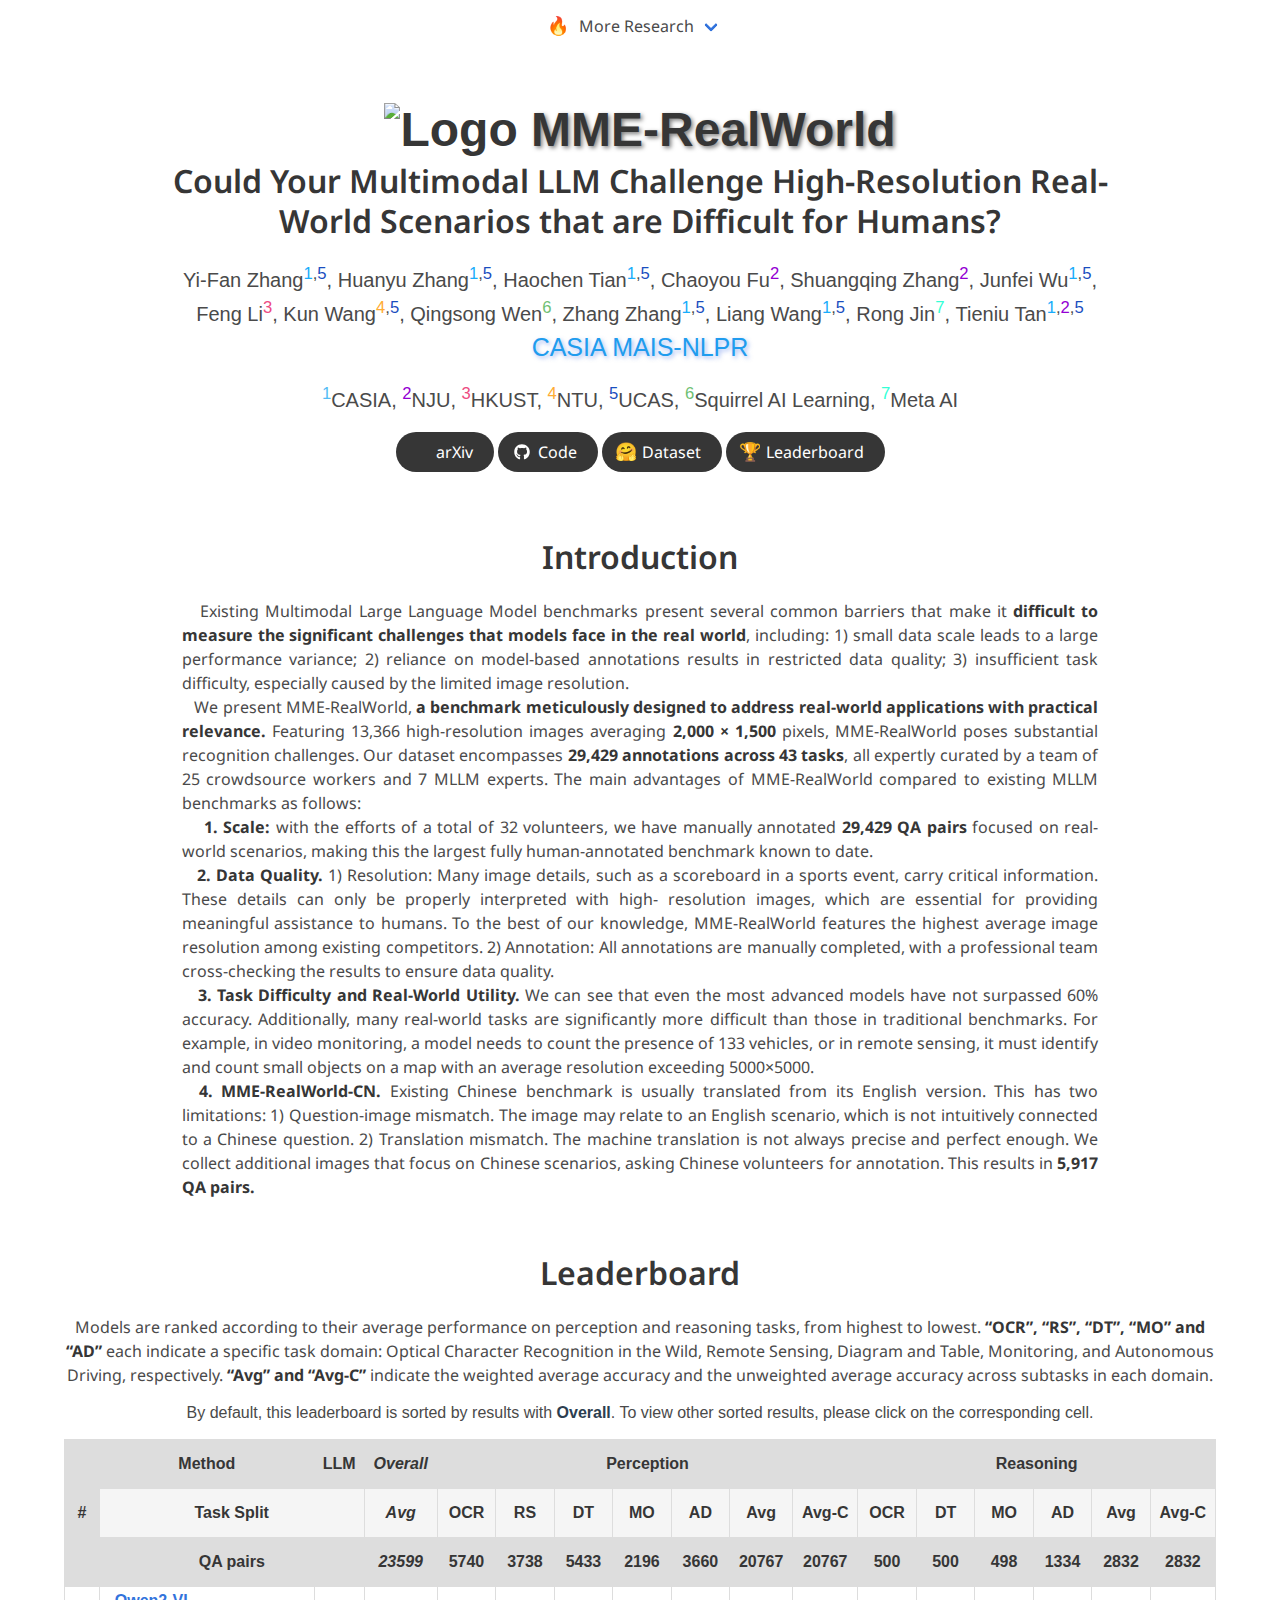
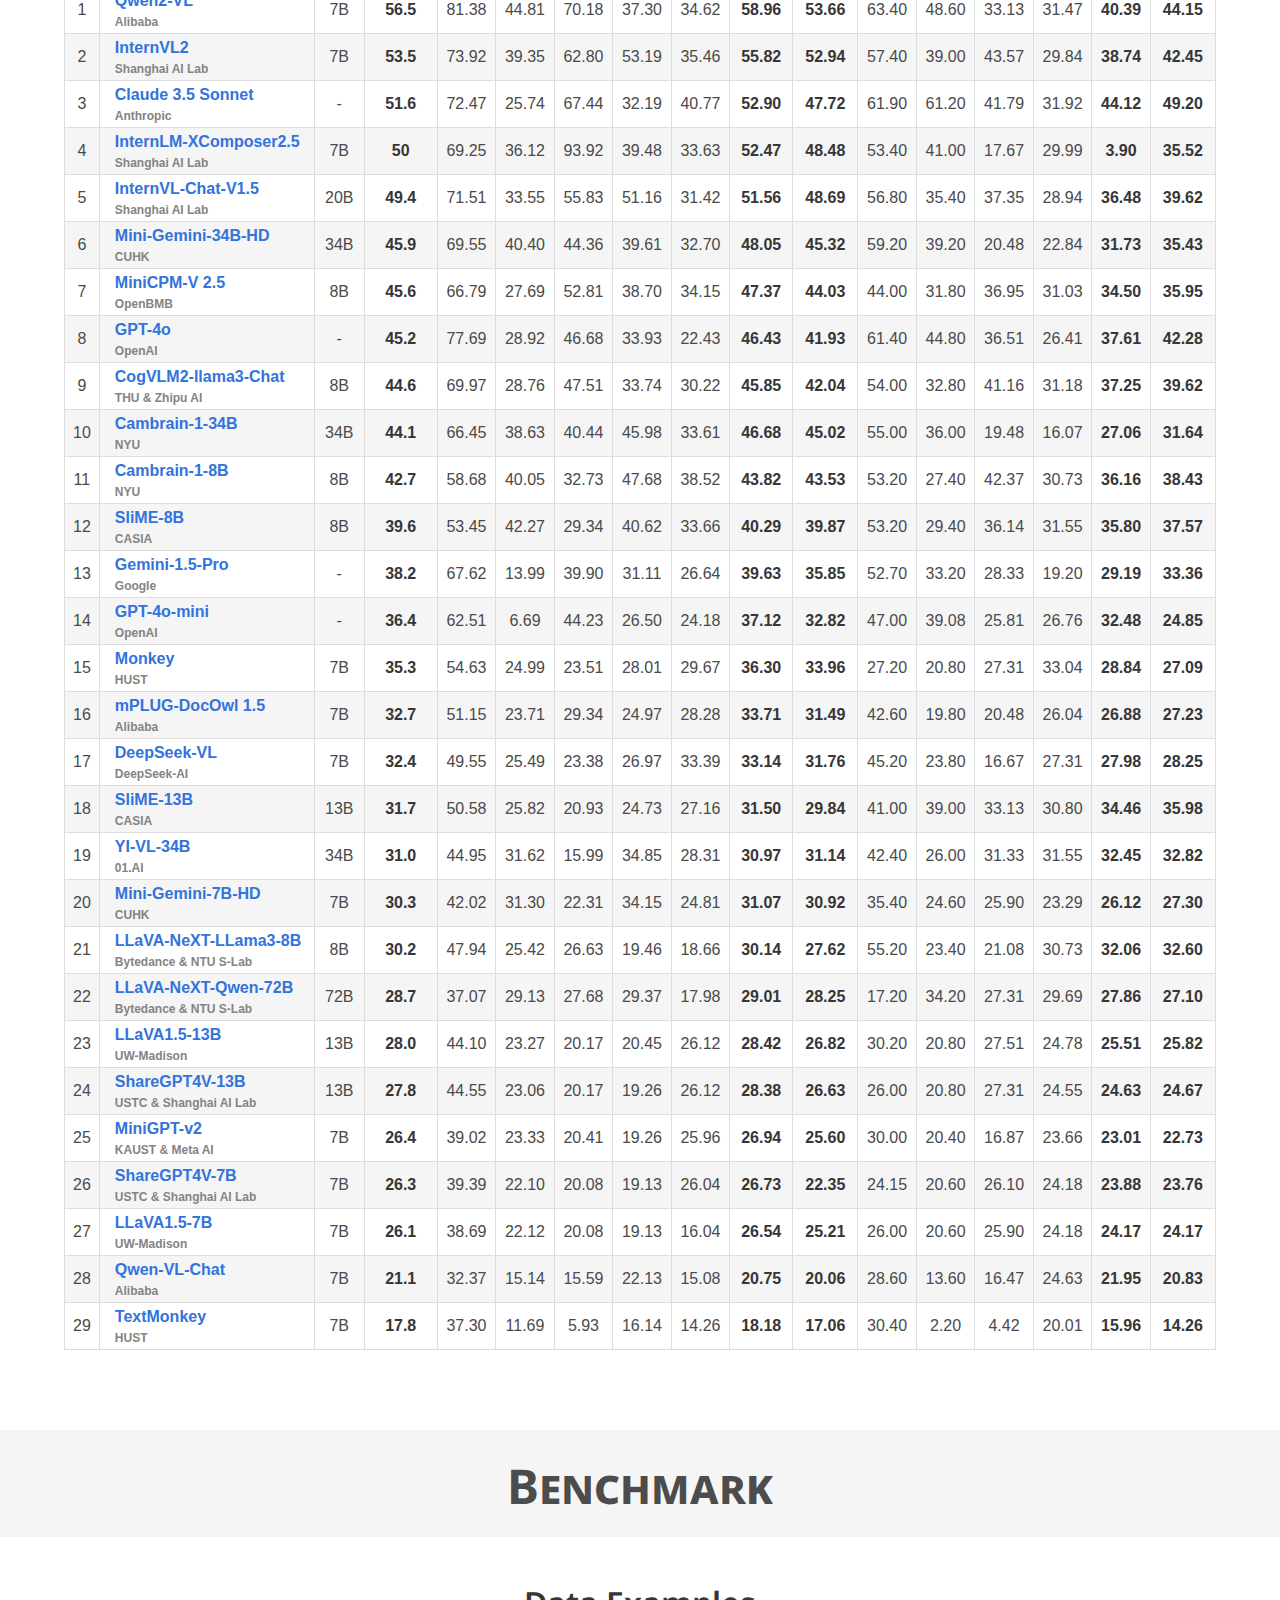
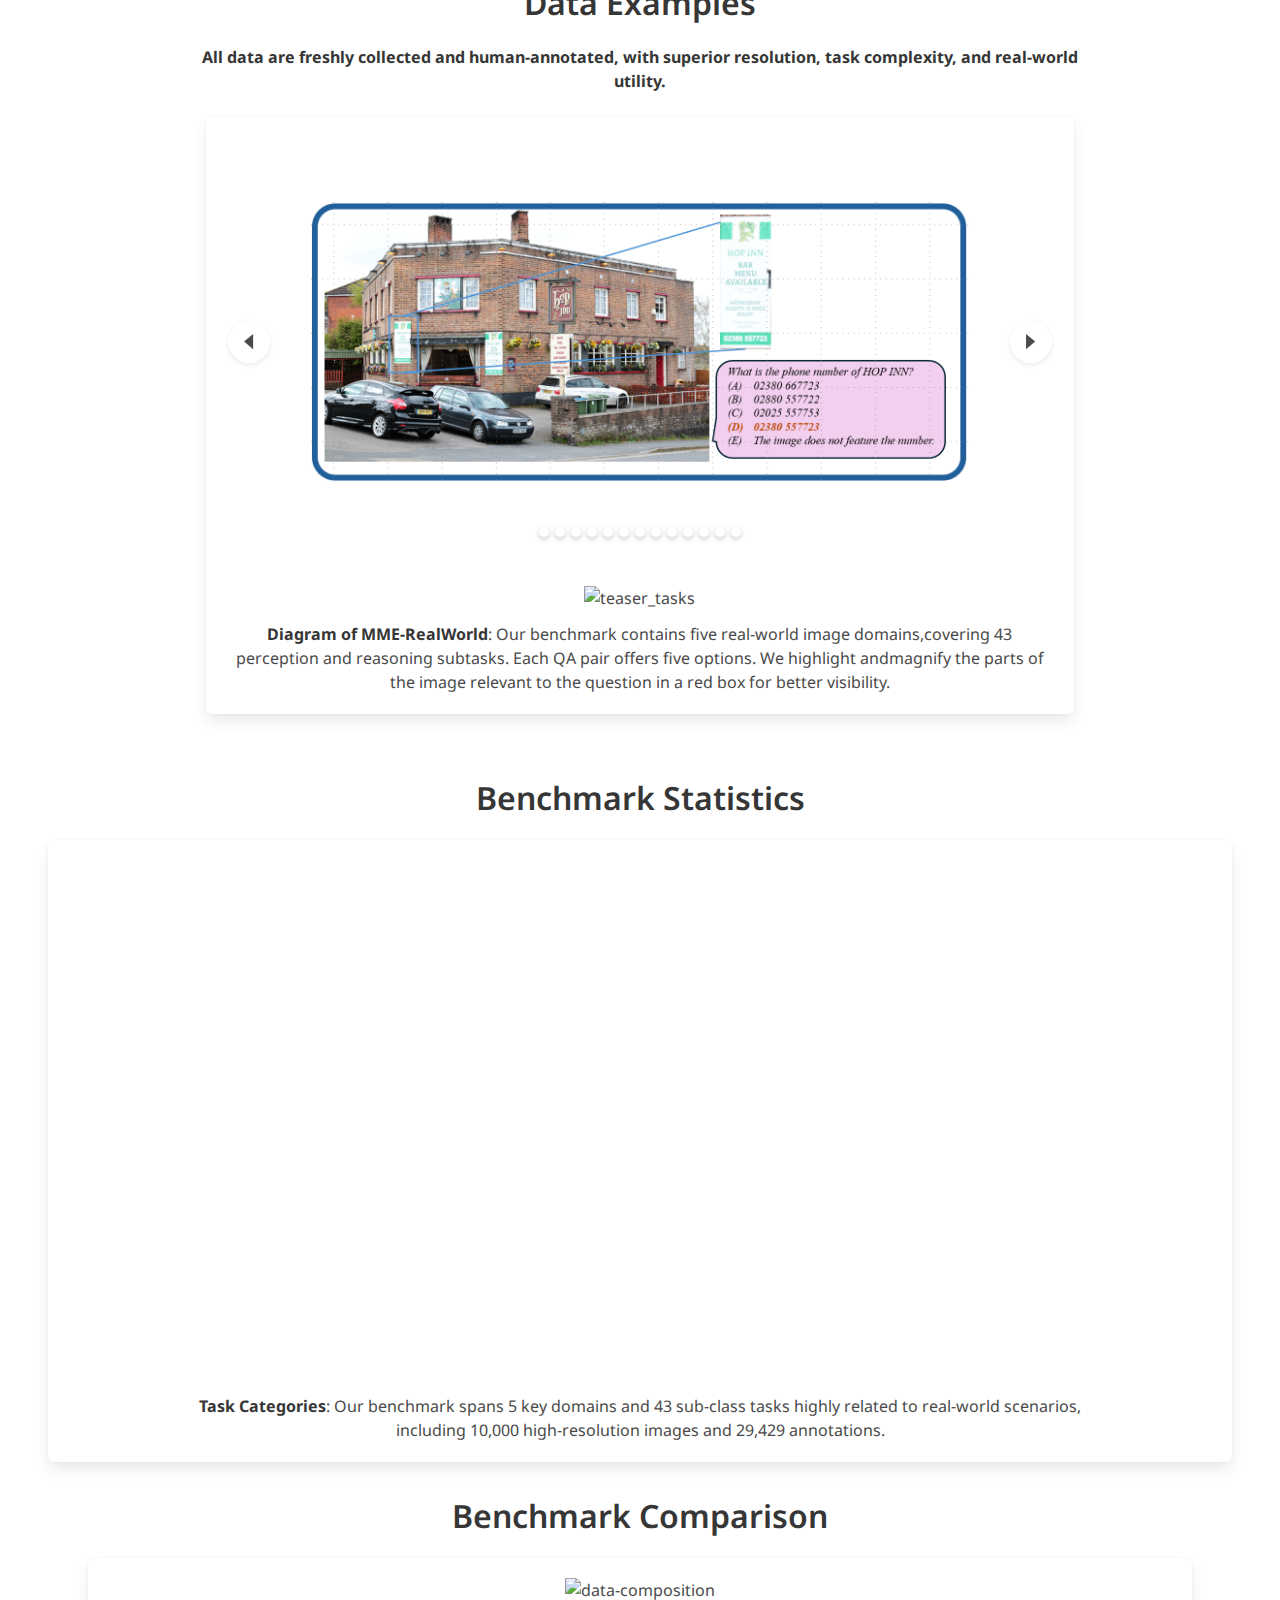
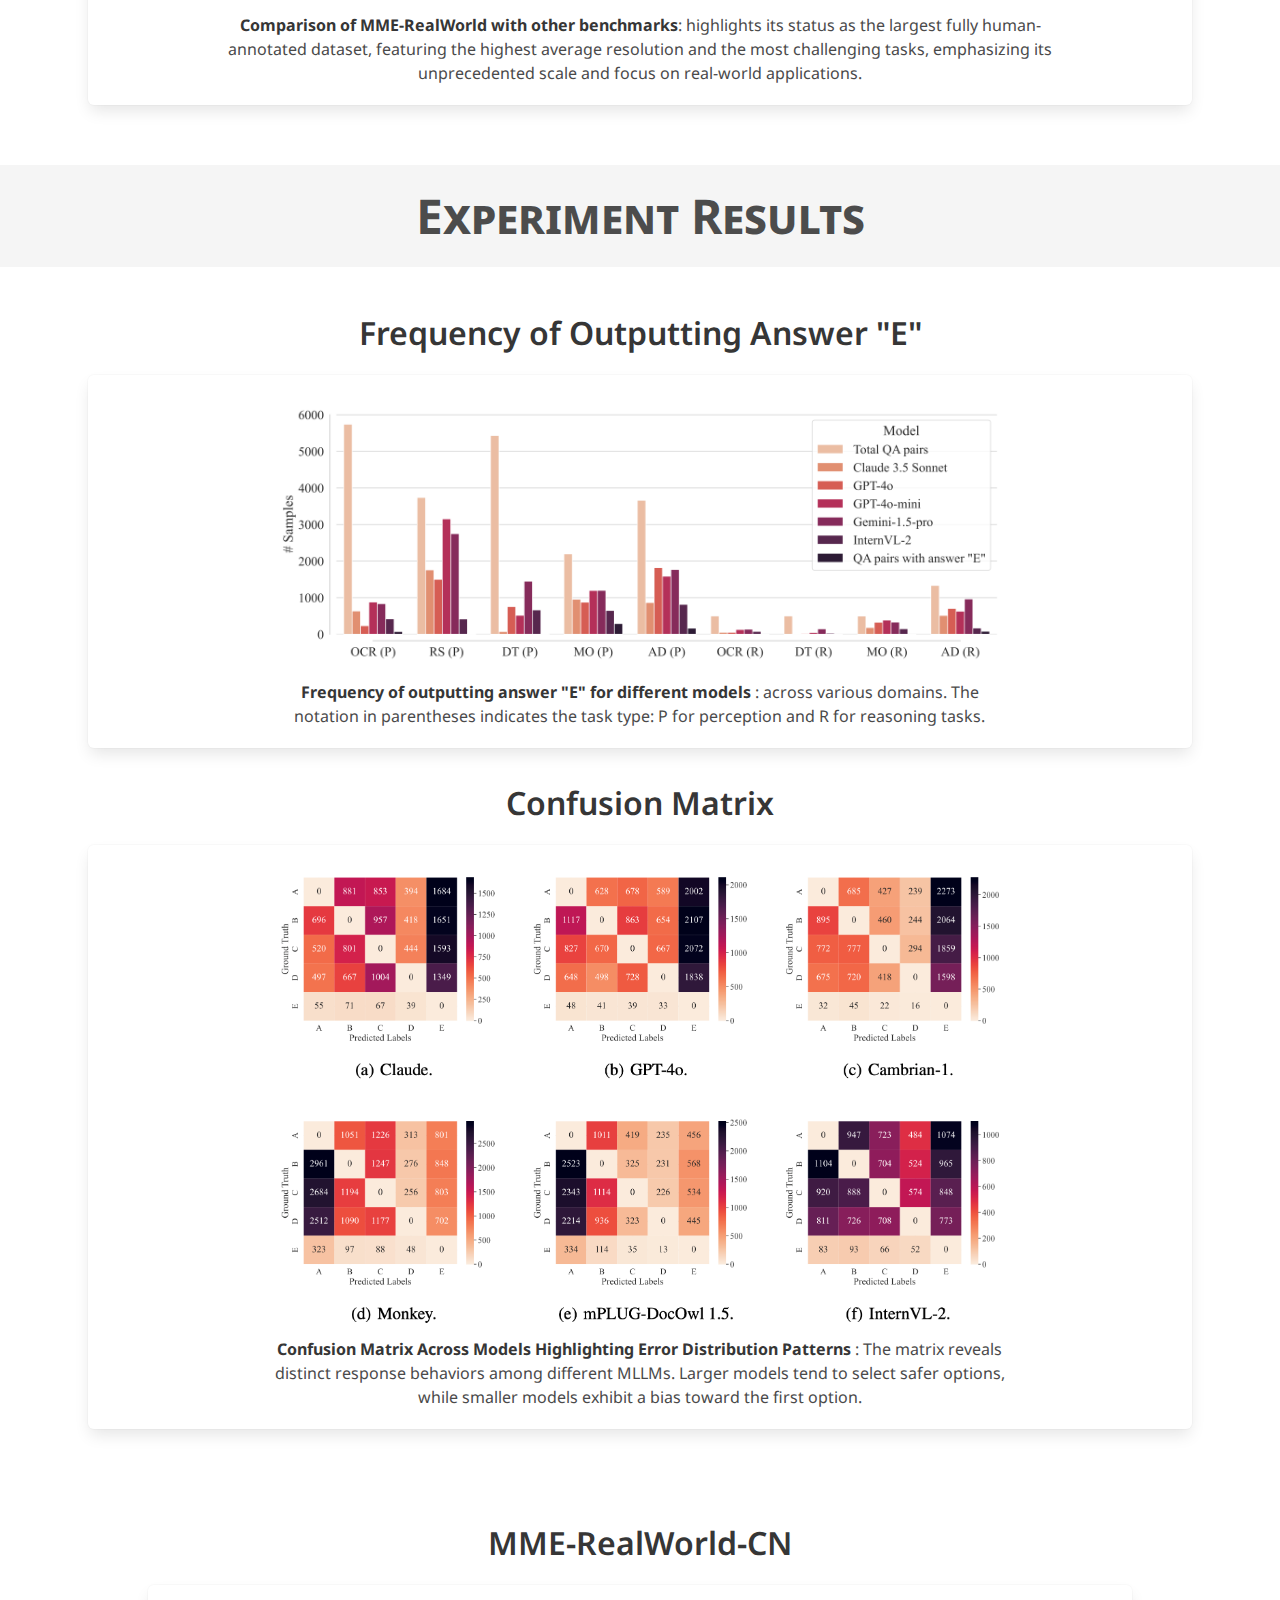
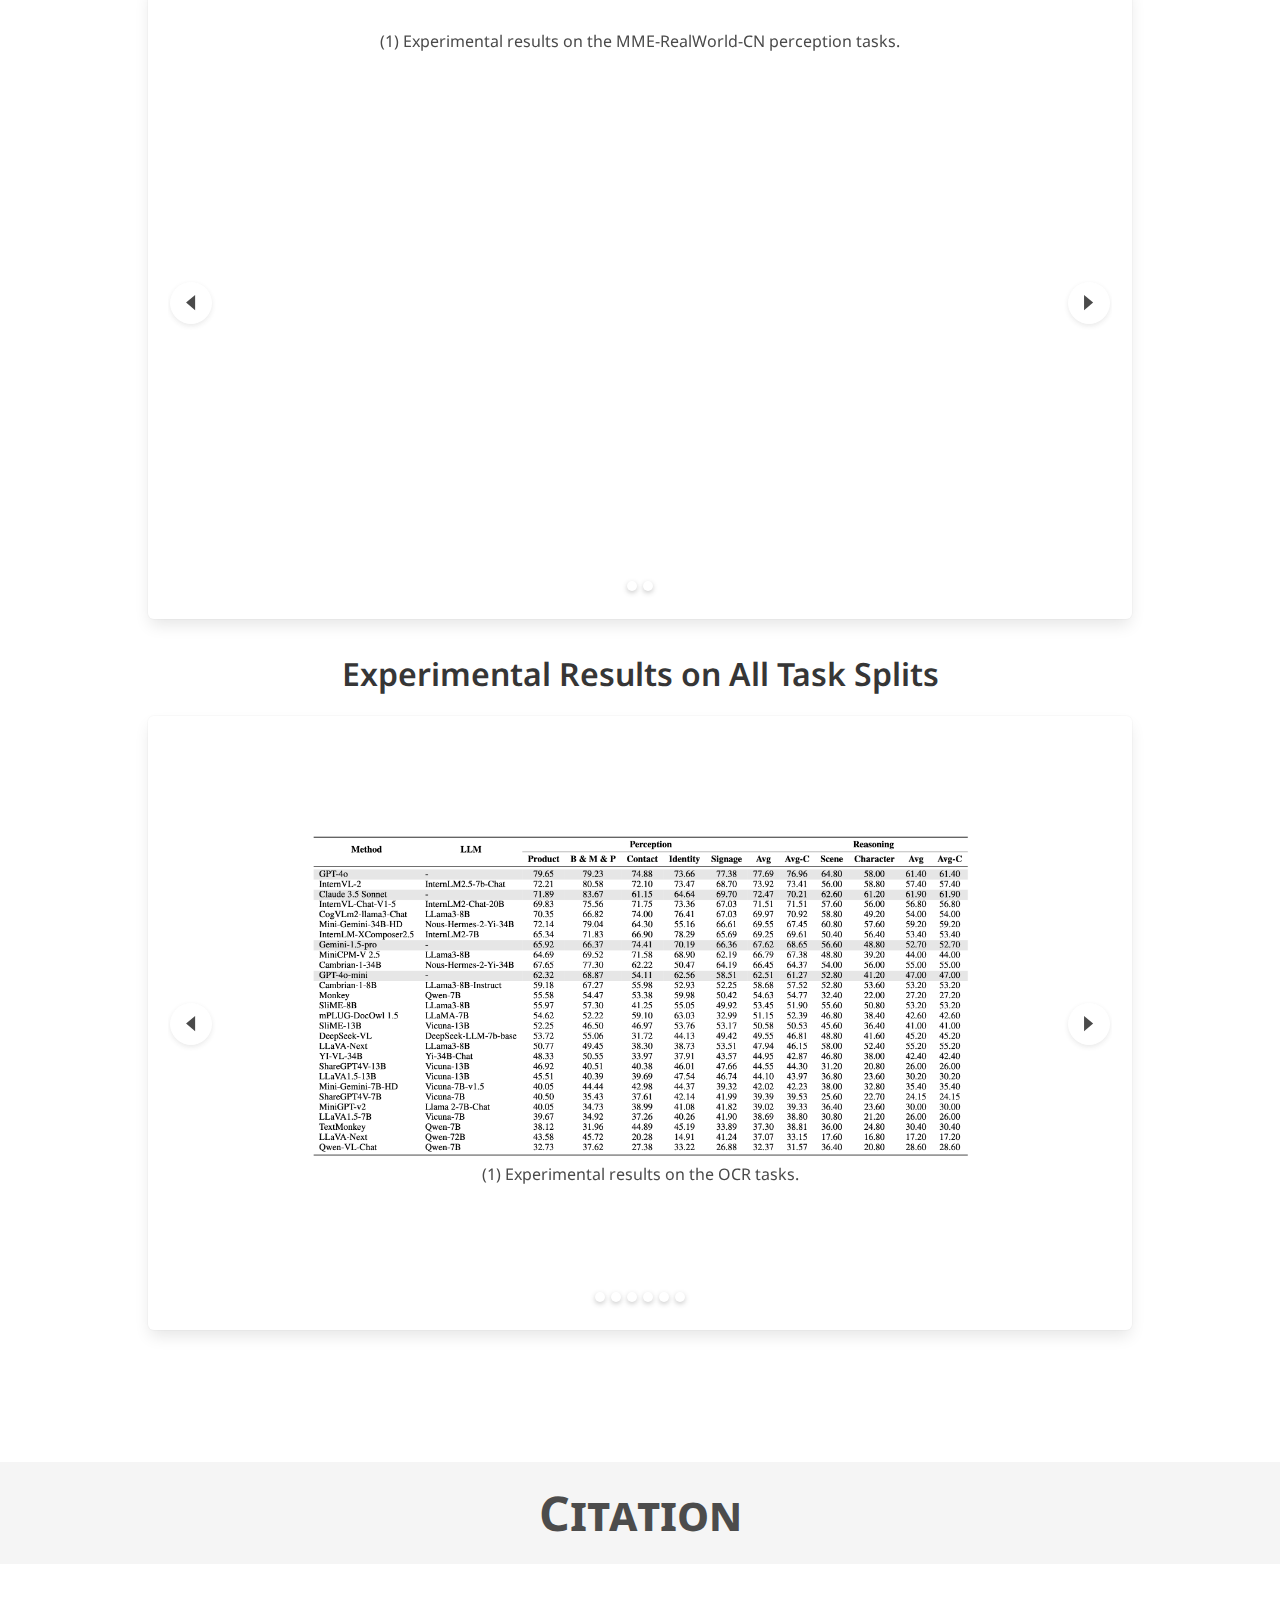
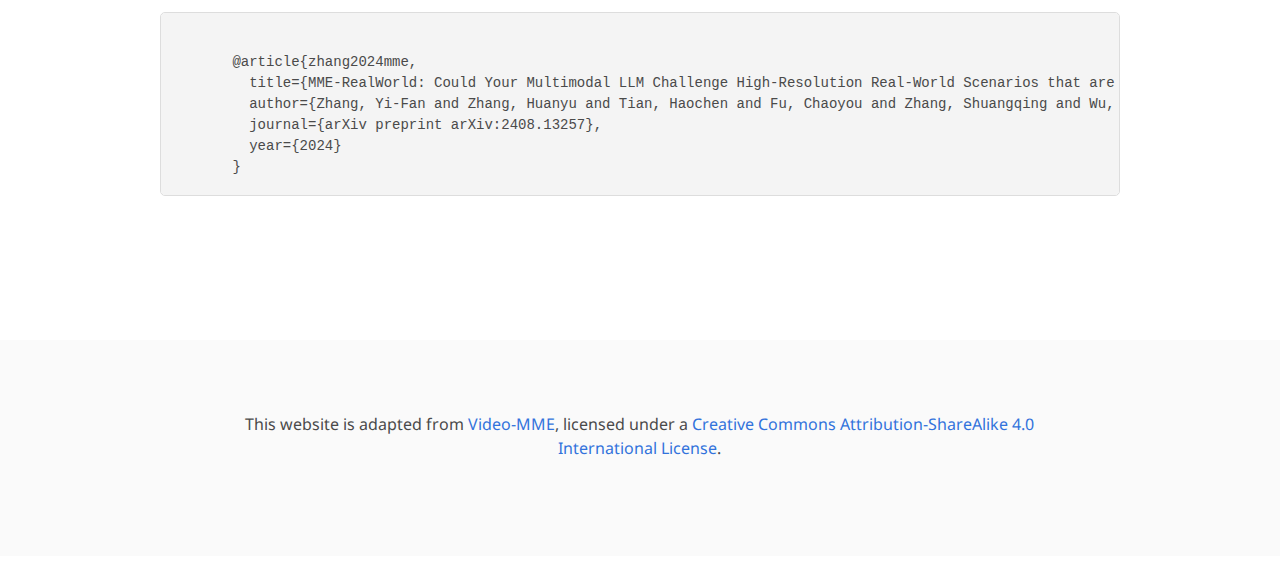
==== commit e079952b: "LEADERBOARD" ====
--- a/home_page.html
+++ b/home_page.html
@@ -130,7 +130,7 @@
             <div class="publication-links">
               <!-- PDF Link. -->
               <span class="link-block">
-                <a href="https://arxiv.org/pdf/2405.21075"
+                <a href="https://arxiv.org/abs/2408.13257"
                    class="external-link button is-normal is-rounded is-dark">
                 <!-- <a href="https://lupantech.github.io/papers/arxiv23_mathvista.pdf"
                    class="external-link button is-normal is-rounded is-dark"> -->
@@ -298,7 +298,31 @@
               </tr>
             </thead>
             <tbody>
-
+            
+                <tr>
+                    <td style="vertical-align: middle;"></td>
+                    <td style="text-align: left; padding: 2px 10px;"><b class=""><a href="https://huggingface.co/Qwen/Qwen2-VL-7B-Instruct" class="ext-link" style="font-size: 16px; margin-left: 5px;">
+                        Qwen2-VL
+                      <p style="font-size: 12px; margin-left: 5px; color: #858383;">Alibaba</p>
+                    </a></b></td>
+                    <td style="vertical-align: middle;">7B</td>
+                    <td style="vertical-align: middle;"><strong>56.5</strong></td>  
+                    <td style="vertical-align: middle;">81.38</td>
+                    <td style="vertical-align: middle;">44.81</td>
+                    <td style="vertical-align: middle;">70.18</td>
+                    <td style="vertical-align: middle;">37.30</td>
+                    <td style="vertical-align: middle;">34.62</td>
+                    <td style="vertical-align: middle;"><strong>58.96</strong></td>
+                    <td style="vertical-align: middle;"><strong>53.66</strong></td>
+    
+                    <td style="vertical-align: middle;">63.40</td>
+                    <td style="vertical-align: middle;">48.60</td>
+                    <td style="vertical-align: middle;">33.13</td>
+                    <td style="vertical-align: middle;">31.47</td>
+                    <td style="vertical-align: middle;"><strong>40.39</strong></td>
+                    <td style="vertical-align: middle;"><strong>44.15</strong></td> 
+                                 
+                  </tr>
 
               <tr>
                 <td style="vertical-align: middle;"></td>
@@ -307,7 +331,7 @@
                   <p style="font-size: 12px; margin-left: 5px; color: #858383;">Shanghai AI Lab</p>
                 </a></b></td>
                 <td style="vertical-align: middle;">7B</td>
-                <td style="vertical-align: middle;"><strong>50.3</strong></td>  
+                <td style="vertical-align: middle;"><strong>53.5</strong></td>  
                 <td style="vertical-align: middle;">73.92</td>
                 <td style="vertical-align: middle;">39.35</td>
                 <td style="vertical-align: middle;">62.80</td>
@@ -333,7 +357,7 @@
                   <p style="font-size: 12px; margin-left: 5px; color: #858383;">Anthropic</p>
                 </a></b></td>
                 <td style="vertical-align: middle;">-</td>
-                <td style="vertical-align: middle;"><strong>50.1</strong></td>   
+                <td style="vertical-align: middle;"><strong>51.6</strong></td>   
                 <td style="vertical-align: middle;">72.47</td>
                 <td style="vertical-align: middle;">25.74</td>
                 <td style="vertical-align: middle;">67.44</td>
@@ -354,6 +378,33 @@
           
               </tr>
 
+              
+              <tr>
+                <td style="vertical-align: middle;"></td>
+                <td style="text-align: left; padding: 2px 10px;"><b class=""><a href="https://arxiv.org/pdf/2309.15112" class="ext-link" style="font-size: 16px; margin-left: 5px;">
+                  InternLM-XComposer2.5
+                  <p style="font-size: 12px; margin-left: 5px; color: #858383;">Shanghai AI Lab</p>
+                </a></b></td>
+                <td style="vertical-align: middle;">7B</td>
+                <td style="vertical-align: middle;"><strong>50</strong></td>   
+                <td style="vertical-align: middle;">69.25 </td>
+                <td style="vertical-align: middle;">36.12</td>
+                <td style="vertical-align: middle;">93.92 </td>
+                <td style="vertical-align: middle;">39.48</td>
+                <td style="vertical-align: middle;">33.63</td>
+                <td style="vertical-align: middle;"><strong>52.47</strong></td>
+                <td style="vertical-align: middle;"><strong>48.48</strong></td>
+
+                <td style="vertical-align: middle;">53.40</td>
+                <td style="vertical-align: middle;">41.00</td>
+                <td style="vertical-align: middle;">17.67</td>
+                <td style="vertical-align: middle;">29.99</td>
+                <td style="vertical-align: middle;"><strong>3.90</strong></td>
+                <td style="vertical-align: middle;"><strong>35.52</strong></td> 
+          
+
+              </tr>   
+            
               <tr>
                 <td style="vertical-align: middle;"></td>
                 <td style="text-align: left; padding: 2px 10px;"><b class="">
@@ -362,7 +413,7 @@
                   <p style="font-size: 12px; margin-left: 5px; color: #858383;">Shanghai AI Lab</p>
                 </a></b></td>
                 <td style="vertical-align: middle;">20B</td>
-                <td style="vertical-align: middle;"><strong>46.6</strong></td> 
+                <td style="vertical-align: middle;"><strong>49.4</strong></td> 
                 <td style="vertical-align: middle;">71.51</td>
                 <td style="vertical-align: middle;">33.55</td>
                 <td style="vertical-align: middle;">55.83</td>
@@ -380,56 +431,31 @@
             
 
               </tr>
-              <tr>
-                <td style="vertical-align: middle;"></td>
-                <td style="text-align: left; padding: 2px 10px;"><b class=""><a href="https://arxiv.org/pdf/2309.15112" class="ext-link" style="font-size: 16px; margin-left: 5px;">
-                  InternLM-XComposer2.5
-                  <p style="font-size: 12px; margin-left: 5px; color: #858383;">Shanghai AI Lab</p>
-                </a></b></td>
-                <td style="vertical-align: middle;">7B</td>
-                <td style="vertical-align: middle;"><strong>46.5</strong></td>   
-                <td style="vertical-align: middle;">69.25 </td>
-                <td style="vertical-align: middle;">36.12</td>
-                <td style="vertical-align: middle;">93.92 </td>
-                <td style="vertical-align: middle;">39.48</td>
-                <td style="vertical-align: middle;">33.63</td>
-                <td style="vertical-align: middle;"><strong>52.47</strong></td>
-                <td style="vertical-align: middle;"><strong>48.48</strong></td>
-
-                <td style="vertical-align: middle;">53.40</td>
-                <td style="vertical-align: middle;">41.00</td>
-                <td style="vertical-align: middle;">17.67</td>
-                <td style="vertical-align: middle;">29.99</td>
-                <td style="vertical-align: middle;"><strong>3.90</strong></td>
-                <td style="vertical-align: middle;"><strong>35.52</strong></td> 
-          
-
-              </tr>   
-
-              <tr>
-                <td style="vertical-align: middle;"></td>
-                <td style="text-align: left; padding: 2px 10px;"><b class="">
-                  <a href="https://openai.com/index/hello-gpt-4o/" class="ext-link" style="font-size: 16px; margin-left: 5px;">
-                    GPT-4o
-                  <p style="font-size: 12px; margin-left: 5px; color: #858383;">OpenAI</p>
-                </a></b></td>
-                <td style="vertical-align: middle;">-</td>
-                <td style="vertical-align: middle;"><strong>43.6</strong></td>      
-                <td style="vertical-align: middle;">77.69</td>
-                <td style="vertical-align: middle;">28.92</td>
-                <td style="vertical-align: middle;">46.68</td>
-                <td style="vertical-align: middle;">33.93</td>
-                <td style="vertical-align: middle;">22.43</td>
-                <td style="vertical-align: middle;"><strong>46.43</strong></td>
-                <td style="vertical-align: middle;"><strong>41.93</strong></td>
-
-                <td style="vertical-align: middle;">61.40</td>
-                <td style="vertical-align: middle;">44.80</td>
-                <td style="vertical-align: middle;">36.51</td>
-                <td style="vertical-align: middle;">26.41</td>
-                <td style="vertical-align: middle;"><strong>37.61</strong></td>
-                <td style="vertical-align: middle;"><strong>42.28</strong></td>   
-       
+
+              <tr>
+                <td style="vertical-align: middle;"></td>
+                <td style="text-align: left; padding: 2px 10px;"><b class="">
+                  <a href="https://arxiv.org/pdf/2403.18814" class="ext-link" style="font-size: 16px; margin-left: 5px;">
+                    Mini-Gemini-34B-HD
+                  <p style="font-size: 12px; margin-left: 5px; color: #858383;">CUHK</p>
+                </a></b></td>
+                <td style="vertical-align: middle;">34B</td>
+                <td style="vertical-align: middle;"><strong>45.9</strong></td>             
+
+                <td style="vertical-align: middle;">69.55</td>
+                <td style="vertical-align: middle;">40.40</td>
+                <td style="vertical-align: middle;">44.36</td>
+                <td style="vertical-align: middle;">39.61</td>
+                <td style="vertical-align: middle;">32.70</td>
+                <td style="vertical-align: middle;"><strong>48.05</strong></td>
+                <td style="vertical-align: middle;"><strong>45.32</strong></td>
+
+                <td style="vertical-align: middle;">59.20</td>
+                <td style="vertical-align: middle;">39.20</td>
+                <td style="vertical-align: middle;">20.48</td>
+                <td style="vertical-align: middle;">22.84</td>
+                <td style="vertical-align: middle;"><strong>31.73</strong></td>
+                <td style="vertical-align: middle;"><strong>35.43</strong></td>   
 
               </tr>
 
@@ -441,7 +467,7 @@
                   <p style="font-size: 12px; margin-left: 5px; color: #858383;">OpenBMB</p>
                 </a> </b></td>
                 <td style="vertical-align: middle;">8B</td>
-                <td style="vertical-align: middle;"><strong>43.2</strong></td>  
+                <td style="vertical-align: middle;"><strong>45.6</strong></td>  
                 <td style="vertical-align: middle;">66.79 </td>
                 <td style="vertical-align: middle;">27.69 </td>
                 <td style="vertical-align: middle;">52.81</td>
@@ -459,6 +485,35 @@
            
 
               </tr>
+
+              <tr>
+                <td style="vertical-align: middle;"></td>
+                <td style="text-align: left; padding: 2px 10px;"><b class="">
+                  <a href="https://openai.com/index/hello-gpt-4o/" class="ext-link" style="font-size: 16px; margin-left: 5px;">
+                    GPT-4o
+                  <p style="font-size: 12px; margin-left: 5px; color: #858383;">OpenAI</p>
+                </a></b></td>
+                <td style="vertical-align: middle;">-</td>
+                <td style="vertical-align: middle;"><strong>45.2</strong></td>      
+                <td style="vertical-align: middle;">77.69</td>
+                <td style="vertical-align: middle;">28.92</td>
+                <td style="vertical-align: middle;">46.68</td>
+                <td style="vertical-align: middle;">33.93</td>
+                <td style="vertical-align: middle;">22.43</td>
+                <td style="vertical-align: middle;"><strong>46.43</strong></td>
+                <td style="vertical-align: middle;"><strong>41.93</strong></td>
+
+                <td style="vertical-align: middle;">61.40</td>
+                <td style="vertical-align: middle;">44.80</td>
+                <td style="vertical-align: middle;">36.51</td>
+                <td style="vertical-align: middle;">26.41</td>
+                <td style="vertical-align: middle;"><strong>37.61</strong></td>
+                <td style="vertical-align: middle;"><strong>42.28</strong></td>   
+       
+
+              </tr>
+
+
             
               <tr>
                 <td style="vertical-align: middle;"></td>
@@ -468,7 +523,7 @@
                   <p style="font-size: 12px; margin-left: 5px; color: #858383;">THU & Zhipu AI</p>
                 </a></b></td>
                 <td style="vertical-align: middle;">8B</td>
-                <td style="vertical-align: middle;"><strong>43.1</strong></td>    
+                <td style="vertical-align: middle;"><strong>44.6</strong></td>    
                 <td style="vertical-align: middle;">69.97</td>
                 <td style="vertical-align: middle;">28.76</td>
                 <td style="vertical-align: middle;">47.51</td>
@@ -487,33 +542,34 @@
 
                          
               </tr>
-              <tr>
-                <td style="vertical-align: middle;"></td>
-                <td style="text-align: left; padding: 2px 10px;"><b class="">
-                  <a href="https://arxiv.org/pdf/2403.18814" class="ext-link" style="font-size: 16px; margin-left: 5px;">
-                    Mini-Gemini-34B-HD
-                  <p style="font-size: 12px; margin-left: 5px; color: #858383;">CUHK</p>
-                </a></b></td>
+
+              <tr>
+                <td style="vertical-align: middle;"></td>
+                <td style="text-align: left; padding: 2px 10px;"><b class="">
+                  <a href="https://arxiv.org/pdf/2406.16860" class="ext-link" style="font-size: 16px; margin-left: 5px;">
+                    Cambrain-1-34B
+                  <p style="font-size: 12px; margin-left: 5px; color: #858383;">NYU</p>
+                </a> </b></td>
                 <td style="vertical-align: middle;">34B</td>
-                <td style="vertical-align: middle;"><strong>42.8</strong></td>             
-
-                <td style="vertical-align: middle;">69.55</td>
-                <td style="vertical-align: middle;">40.40</td>
-                <td style="vertical-align: middle;">44.36</td>
-                <td style="vertical-align: middle;">39.61</td>
-                <td style="vertical-align: middle;">32.70</td>
-                <td style="vertical-align: middle;"><strong>48.05</strong></td>
-                <td style="vertical-align: middle;"><strong>45.32</strong></td>
-
-                <td style="vertical-align: middle;">59.20</td>
-                <td style="vertical-align: middle;">39.20</td>
-                <td style="vertical-align: middle;">20.48</td>
-                <td style="vertical-align: middle;">22.84</td>
-                <td style="vertical-align: middle;"><strong>31.73</strong></td>
-                <td style="vertical-align: middle;"><strong>35.43</strong></td>   
-
-              </tr>
-
+                <td style="vertical-align: middle;"><strong>44.1</strong></td>             
+
+                <td style="vertical-align: middle;">66.45</td>
+                <td style="vertical-align: middle;">38.63</td>
+                <td style="vertical-align: middle;">40.44</td>
+                <td style="vertical-align: middle;">45.98</td>
+                <td style="vertical-align: middle;">33.61</td>
+
+                <td style="vertical-align: middle;"><strong>46.68</strong></td>
+                <td style="vertical-align: middle;"><strong>45.02</strong></td>
+
+                <td style="vertical-align: middle;">55.00</td>
+                <td style="vertical-align: middle;">36.00</td>
+                <td style="vertical-align: middle;">19.48</td>
+                <td style="vertical-align: middle;">16.07</td>
+                <td style="vertical-align: middle;"><strong>27.06</strong></td>
+                <td style="vertical-align: middle;"><strong>31.64</strong></td>     
+
+              </tr>
 
               <tr>
                 <td style="vertical-align: middle;"></td>
@@ -523,7 +579,7 @@
                   <p style="font-size: 12px; margin-left: 5px; color: #858383;">NYU</p>
                 </a> </b></td>
                 <td style="vertical-align: middle;">8B</td>
-                <td style="vertical-align: middle;"><strong>41.4</strong></td>             
+                <td style="vertical-align: middle;"><strong>42.7</strong></td>             
 
                 <td style="vertical-align: middle;">58.68</td>
                 <td style="vertical-align: middle;">40.05</td>
@@ -542,37 +598,6 @@
 
               </tr>    
 
-              <tr>
-                <td style="vertical-align: middle;"></td>
-                <td style="text-align: left; padding: 2px 10px;"><b class="">
-                  <a href="https://arxiv.org/pdf/2406.16860" class="ext-link" style="font-size: 16px; margin-left: 5px;">
-                    Cambrain-1-34B
-                  <p style="font-size: 12px; margin-left: 5px; color: #858383;">NYU</p>
-                </a> </b></td>
-                <td style="vertical-align: middle;">34B</td>
-                <td style="vertical-align: middle;"><strong>40.4</strong></td>             
-
-                <td style="vertical-align: middle;">66.45</td>
-                <td style="vertical-align: middle;">38.63</td>
-                <td style="vertical-align: middle;">40.44</td>
-                <td style="vertical-align: middle;">45.98</td>
-                <td style="vertical-align: middle;">33.61</td>
-
-                <td style="vertical-align: middle;"><strong>46.68</strong></td>
-                <td style="vertical-align: middle;"><strong>45.02</strong></td>
-
-                <td style="vertical-align: middle;">55.00</td>
-                <td style="vertical-align: middle;">36.00</td>
-                <td style="vertical-align: middle;">19.48</td>
-                <td style="vertical-align: middle;">16.07</td>
-                <td style="vertical-align: middle;"><strong>27.06</strong></td>
-                <td style="vertical-align: middle;"><strong>31.64</strong></td>     
-
-              </tr>
-
-
-
-
 
               <tr>
                 <td style="vertical-align: middle;"></td>
@@ -582,7 +607,7 @@
                   <p style="font-size: 12px; margin-left: 5px; color: #858383;">CASIA</p>
                 </a></b></td>
                 <td style="vertical-align: middle;">8B</td>
-                <td style="vertical-align: middle;"><strong>38.8</strong></td>             
+                <td style="vertical-align: middle;"><strong>39.6</strong></td>             
 
                 <td style="vertical-align: middle;">53.45 </td>
                 <td style="vertical-align: middle;">42.27 </td>
@@ -611,7 +636,7 @@
                   </b>
                 </td>
                 <td style="vertical-align: middle;">-</td>
-                <td style="vertical-align: middle;"><strong>36.3</strong></td>             
+                <td style="vertical-align: middle;"><strong>38.2</strong></td>             
 
                 <td style="vertical-align: middle;">67.62</td>
                 <td style="vertical-align: middle;">13.99</td>
@@ -638,7 +663,7 @@
                   <p style="font-size: 12px; margin-left: 5px; color: #858383;">OpenAI</p>
                 </a> </b></td>
                 <td style="vertical-align: middle;">-</td>
-                <td style="vertical-align: middle;"><strong>35.6</strong></td>             
+                <td style="vertical-align: middle;"><strong>36.4</strong></td>             
 
                 <td style="vertical-align: middle;">62.51</td>
                 <td style="vertical-align: middle;">6.69</td>
@@ -668,7 +693,7 @@
                   <p style="font-size: 12px; margin-left: 5px; color: #858383;">HUST</p>
                 </a> </b></td>
                 <td style="vertical-align: middle;">7B</td>
-                <td style="vertical-align: middle;"><strong>33.9</strong></td>             
+                <td style="vertical-align: middle;"><strong>35.3</strong></td>             
 
                 <td style="vertical-align: middle;">54.63</td>
                 <td style="vertical-align: middle;">24.99</td>
@@ -688,7 +713,64 @@
                 <td style="vertical-align: middle;"><strong>27.09</strong></td>   
 
               </tr>          
- 
+              <tr>
+                <td style="vertical-align: middle;"></td>
+                <td style="text-align: left; padding: 2px 10px;"><b class="">
+                  <a href="https://arxiv.org/pdf/2403.12895" class="ext-link" style="font-size: 16px; margin-left: 5px;">
+                    mPLUG-DocOwl 1.5
+                  <p style="font-size: 12px; margin-left: 5px; color: #858383;">Alibaba</p>
+                </a> </b></td>
+                <td style="vertical-align: middle;">7B</td>
+                <td style="vertical-align: middle;"><strong>32.7</strong></td>             
+
+                <td style="vertical-align: middle;">51.15</td>
+                <td style="vertical-align: middle;">23.71</td>
+                <td style="vertical-align: middle;">29.34</td>
+                <td style="vertical-align: middle;">24.97</td>
+                <td style="vertical-align: middle;">28.28</td>
+
+
+                <td style="vertical-align: middle;"><strong>33.71</strong> </td>
+                <td style="vertical-align: middle;"><strong>31.49</strong> </td>
+
+                <td style="vertical-align: middle;">42.60</td>
+                <td style="vertical-align: middle;">19.80</td>
+                <td style="vertical-align: middle;">20.48</td>
+                <td style="vertical-align: middle;">26.04</td>
+                <td style="vertical-align: middle;"><strong>26.88</strong></td>
+                <td style="vertical-align: middle;"><strong>27.23</strong></td> 
+
+              </tr> 
+              <tr>
+                <td style="vertical-align: middle;"></td>
+                <td style="text-align: left; padding: 2px 10px;"><b class="">
+                  <a href="https://arxiv.org/pdf/2403.05525" class="ext-link" style="font-size: 16px; margin-left: 5px;">
+                    DeepSeek-VL
+                  <p style="font-size: 12px; margin-left: 5px; color: #858383;">DeepSeek-AI</p>
+                </a> </b></td>
+                <td style="vertical-align: middle;">7B</td>
+                <td style="vertical-align: middle;"><strong>32.4</strong></td>             
+
+                <td style="vertical-align: middle;">49.55 </td>
+                <td style="vertical-align: middle;">25.49</td>
+                <td style="vertical-align: middle;">23.38</td>
+                <td style="vertical-align: middle;">26.97</td>
+                <td style="vertical-align: middle;">33.39</td>
+
+
+                <td style="vertical-align: middle;"><strong>33.14</strong> </td>
+                <td style="vertical-align: middle;"><strong>31.76</strong> </td>
+
+
+                <td style="vertical-align: middle;">45.20</td>
+                <td style="vertical-align: middle;">23.80</td>
+                <td style="vertical-align: middle;">16.67</td>
+                <td style="vertical-align: middle;">27.31</td>
+                <td style="vertical-align: middle;"><strong>27.98</strong></td>
+                <td style="vertical-align: middle;"><strong>28.25</strong></td>   
+
+              </tr>
+
               <tr>
                 <td style="vertical-align: middle;"></td>
                 <td style="text-align: left; padding: 2px 10px;"><b class=""><a href="https://github.com/yfzhang114/SliME" class="ext-link" style="font-size: 16px; margin-left: 5px;">
@@ -696,7 +778,7 @@
                   <p style="font-size: 12px; margin-left: 5px; color: #858383;">CASIA</p>
                 </a></b></td>
                 <td style="vertical-align: middle;">13B</td>
-                <td style="vertical-align: middle;"><strong>32.5</strong></td>             
+                <td style="vertical-align: middle;"><strong>31.7</strong></td>             
 
                 <td style="vertical-align: middle;">50.58</td>
                 <td style="vertical-align: middle;">25.82</td>
@@ -717,65 +799,7 @@
 
               </tr>
 
-              <tr>
-                <td style="vertical-align: middle;"></td>
-                <td style="text-align: left; padding: 2px 10px;"><b class="">
-                  <a href="https://arxiv.org/pdf/2403.12895" class="ext-link" style="font-size: 16px; margin-left: 5px;">
-                    mPLUG-DocOwl 1.5
-                  <p style="font-size: 12px; margin-left: 5px; color: #858383;">Alibaba</p>
-                </a> </b></td>
-                <td style="vertical-align: middle;">7B</td>
-                <td style="vertical-align: middle;"><strong>31.5</strong></td>             
-
-                <td style="vertical-align: middle;">51.15</td>
-                <td style="vertical-align: middle;">23.71</td>
-                <td style="vertical-align: middle;">29.34</td>
-                <td style="vertical-align: middle;">24.97</td>
-                <td style="vertical-align: middle;">28.28</td>
-
-
-                <td style="vertical-align: middle;"><strong>33.71</strong> </td>
-                <td style="vertical-align: middle;"><strong>31.49</strong> </td>
-
-                <td style="vertical-align: middle;">42.60</td>
-                <td style="vertical-align: middle;">19.80</td>
-                <td style="vertical-align: middle;">20.48</td>
-                <td style="vertical-align: middle;">26.04</td>
-                <td style="vertical-align: middle;"><strong>26.88</strong></td>
-                <td style="vertical-align: middle;"><strong>27.23</strong></td> 
-
-              </tr> 
-
-              <tr>
-                <td style="vertical-align: middle;"></td>
-                <td style="text-align: left; padding: 2px 10px;"><b class="">
-                  <a href="https://arxiv.org/pdf/2403.05525" class="ext-link" style="font-size: 16px; margin-left: 5px;">
-                    DeepSeek-VL
-                  <p style="font-size: 12px; margin-left: 5px; color: #858383;">DeepSeek-AI</p>
-                </a> </b></td>
-                <td style="vertical-align: middle;">7B</td>
-                <td style="vertical-align: middle;"><strong>31.5</strong></td>             
-
-                <td style="vertical-align: middle;">49.55 </td>
-                <td style="vertical-align: middle;">25.49</td>
-                <td style="vertical-align: middle;">23.38</td>
-                <td style="vertical-align: middle;">26.97</td>
-                <td style="vertical-align: middle;">33.39</td>
-
-
-                <td style="vertical-align: middle;"><strong>33.14</strong> </td>
-                <td style="vertical-align: middle;"><strong>31.76</strong> </td>
-
-
-                <td style="vertical-align: middle;">45.20</td>
-                <td style="vertical-align: middle;">23.80</td>
-                <td style="vertical-align: middle;">16.67</td>
-                <td style="vertical-align: middle;">27.31</td>
-                <td style="vertical-align: middle;"><strong>27.98</strong></td>
-                <td style="vertical-align: middle;"><strong>28.25</strong></td>   
-
-              </tr>
-
+              
               <tr>
                 <td style="vertical-align: middle;"></td>
                 <td style="text-align: left; padding: 2px 10px;"><b class="">
@@ -784,7 +808,7 @@
                   <p style="font-size: 12px; margin-left: 5px; color: #858383;">01.AI</p>
                 </a></b></td>
                 <td style="vertical-align: middle;">34B</td>
-                <td style="vertical-align: middle;"><strong>31.4</strong></td>             
+                <td style="vertical-align: middle;"><strong>31.0</strong></td>             
 
                 <td style="vertical-align: middle;">44.95</td>
                 <td style="vertical-align: middle;">31.62</td>
@@ -804,7 +828,33 @@
                 <td style="vertical-align: middle;"><strong>32.82</strong></td>   
 
               </tr>
-
+              <tr>
+                <td style="vertical-align: middle;"></td>
+                <td style="text-align: left; padding: 2px 10px;"><b class=""><a href="https://arxiv.org/pdf/2403.18814" class="ext-link" style="font-size: 16px; margin-left: 5px;">
+                  Mini-Gemini-7B-HD
+                  <p style="font-size: 12px; margin-left: 5px; color: #858383;">CUHK</p>
+                </a></b></td>
+                <td style="vertical-align: middle;">7B</td>
+                <td style="vertical-align: middle;"><strong>30.3</strong></td>             
+
+                <td style="vertical-align: middle;">42.02</td>
+                <td style="vertical-align: middle;">31.30</td>
+                <td style="vertical-align: middle;">22.31</td>
+                <td style="vertical-align: middle;">34.15</td>
+                <td style="vertical-align: middle;">24.81</td>
+
+
+                <td style="vertical-align: middle;"><strong>31.07</strong> </td>
+                <td style="vertical-align: middle;"><strong>30.92</strong> </td>
+
+                <td style="vertical-align: middle;">35.40</td>
+                <td style="vertical-align: middle;">24.60</td>
+                <td style="vertical-align: middle;">25.90</td>
+                <td style="vertical-align: middle;">23.29</td>
+                <td style="vertical-align: middle;"><strong>26.12</strong></td>
+                <td style="vertical-align: middle;"><strong>27.30</strong></td>   
+
+              </tr>
               <tr>
                 <td style="vertical-align: middle;"></td>
                 <td style="text-align: left; padding: 2px 10px;"><b class="">
@@ -813,7 +863,7 @@
                   <p style="font-size: 12px; margin-left: 5px; color: #858383;">Bytedance & NTU S-Lab</p>
                 </a></b></td>
                 <td style="vertical-align: middle;">8B</td>
-                <td style="vertical-align: middle;"><strong>30.8</strong></td>             
+                <td style="vertical-align: middle;"><strong>30.2</strong></td>             
 
                 <td style="vertical-align: middle;">47.94</td>
                 <td style="vertical-align: middle;">25.42</td>
@@ -837,44 +887,13 @@
 
               <tr>
                 <td style="vertical-align: middle;"></td>
-                <td style="text-align: left; padding: 2px 10px;"><b class=""><a href="https://arxiv.org/pdf/2403.18814" class="ext-link" style="font-size: 16px; margin-left: 5px;">
-                  Mini-Gemini-7B-HD
-                  <p style="font-size: 12px; margin-left: 5px; color: #858383;">CUHK</p>
-                </a></b></td>
-                <td style="vertical-align: middle;">7B</td>
-                <td style="vertical-align: middle;"><strong>29.5</strong></td>             
-
-                <td style="vertical-align: middle;">42.02</td>
-                <td style="vertical-align: middle;">31.30</td>
-                <td style="vertical-align: middle;">22.31</td>
-                <td style="vertical-align: middle;">34.15</td>
-                <td style="vertical-align: middle;">24.81</td>
-
-
-                <td style="vertical-align: middle;"><strong>31.07</strong> </td>
-                <td style="vertical-align: middle;"><strong>30.92</strong> </td>
-
-                <td style="vertical-align: middle;">35.40</td>
-                <td style="vertical-align: middle;">24.60</td>
-                <td style="vertical-align: middle;">25.90</td>
-                <td style="vertical-align: middle;">23.29</td>
-                <td style="vertical-align: middle;"><strong>26.12</strong></td>
-                <td style="vertical-align: middle;"><strong>27.30</strong></td>   
-
-              </tr>
-
- 
-
-
-              <tr>
-                <td style="vertical-align: middle;"></td>
                 <td style="text-align: left; padding: 2px 10px;"><b class="">
                   <a href="https://github.com/LLaVA-VL/LLaVA-NeXT/" class="ext-link" style="font-size: 16px; margin-left: 5px;">
                     LLaVA-NeXT-Qwen-72B
                   <p style="font-size: 12px; margin-left: 5px; color: #858383;">Bytedance & NTU S-Lab</p>
                 </a></b></td>
                 <td style="vertical-align: middle;">72B</td>
-                <td style="vertical-align: middle;"><strong>28.6</strong></td>             
+                <td style="vertical-align: middle;"><strong>28.7</strong></td>             
 
                 <td style="vertical-align: middle;">37.07</td>
                 <td style="vertical-align: middle;">29.13</td>
@@ -903,7 +922,7 @@
                   <p style="font-size: 12px; margin-left: 5px; color: #858383;">UW-Madison</p>
                 </a></b></td>
                 <td style="vertical-align: middle;">13B</td>
-                <td style="vertical-align: middle;"><strong>27.5</strong></td>             
+                <td style="vertical-align: middle;"><strong>28.0</strong></td>             
 
                 <td style="vertical-align: middle;">44.10</td>
                 <td style="vertical-align: middle;">23.27</td>
@@ -932,7 +951,7 @@
                   <p style="font-size: 12px; margin-left: 5px; color: #858383;">USTC & Shanghai AI Lab</p>
                 </a></b></td>
                 <td style="vertical-align: middle;">13B</td>
-                <td style="vertical-align: middle;"><strong>27.2</strong></td>             
+                <td style="vertical-align: middle;"><strong>27.8</strong></td>             
 
                 <td style="vertical-align: middle;">44.55</td>
                 <td style="vertical-align: middle;">23.06</td>
@@ -956,12 +975,40 @@
               <tr>
                 <td style="vertical-align: middle;"></td>
                 <td style="text-align: left; padding: 2px 10px;"><b class="">
+                  <a href="https://arxiv.org/pdf/2310.09478" class="ext-link" style="font-size: 16px; margin-left: 5px;">
+                    MiniGPT-v2
+                  <p style="font-size: 12px; margin-left: 5px; color: #858383;">KAUST & Meta AI</p>
+                </a></b></td>
+                <td style="vertical-align: middle;">7B</td>
+                <td style="vertical-align: middle;"><strong>26.4</strong></td>                                   
+
+                <td style="vertical-align: middle;">39.02</td>
+                <td style="vertical-align: middle;">23.33</td>
+                <td style="vertical-align: middle;">20.41</td>
+                <td style="vertical-align: middle;">19.26</td>
+                <td style="vertical-align: middle;">25.96</td>
+
+
+                <td style="vertical-align: middle;"><strong>26.94</strong> </td>
+                <td style="vertical-align: middle;"><strong>25.60</strong> </td>
+
+                <td style="vertical-align: middle;">30.00</td>
+                <td style="vertical-align: middle;">20.40</td>
+                <td style="vertical-align: middle;">16.87</td>
+                <td style="vertical-align: middle;">23.66</td>
+                <td style="vertical-align: middle;"><strong>23.01</strong></td>
+                <td style="vertical-align: middle;"><strong>22.73</strong></td> 
+
+              </tr>
+              <tr>
+                <td style="vertical-align: middle;"></td>
+                <td style="text-align: left; padding: 2px 10px;"><b class="">
                   <a href="https://arxiv.org/abs/2311.12793" class="ext-link" style="font-size: 16px; margin-left: 5px;">
                     ShareGPT4V-7B
                   <p style="font-size: 12px; margin-left: 5px; color: #858383;">USTC & Shanghai AI Lab</p>
                 </a></b></td>
                 <td style="vertical-align: middle;">7B</td>
-                <td style="vertical-align: middle;"><strong>25.8</strong></td>                                 
+                <td style="vertical-align: middle;"><strong>26.3</strong></td>                                 
 
                 <td style="vertical-align: middle;">39.39</td>
                 <td style="vertical-align: middle;">22.10</td>
@@ -989,7 +1036,7 @@
                   <p style="font-size: 12px; margin-left: 5px; color: #858383;">UW-Madison</p>
                 </a></b></td>
                 <td style="vertical-align: middle;">7B</td>
-                <td style="vertical-align: middle;"><strong>25.8</strong></td>                                
+                <td style="vertical-align: middle;"><strong>26.1</strong></td>                                
 
                 <td style="vertical-align: middle;">38.69</td>
                 <td style="vertical-align: middle;">22.12</td>
@@ -1013,40 +1060,6 @@
               <tr>
                 <td style="vertical-align: middle;"></td>
                 <td style="text-align: left; padding: 2px 10px;"><b class="">
-                  <a href="https://arxiv.org/pdf/2310.09478" class="ext-link" style="font-size: 16px; margin-left: 5px;">
-                    MiniGPT-v2
-                  <p style="font-size: 12px; margin-left: 5px; color: #858383;">KAUST & Meta AI</p>
-                </a></b></td>
-                <td style="vertical-align: middle;">7B</td>
-                <td style="vertical-align: middle;"><strong>25.7</strong></td>                                   
-
-                <td style="vertical-align: middle;">39.02</td>
-                <td style="vertical-align: middle;">23.33</td>
-                <td style="vertical-align: middle;">20.41</td>
-                <td style="vertical-align: middle;">19.26</td>
-                <td style="vertical-align: middle;">25.96</td>
-
-
-                <td style="vertical-align: middle;"><strong>26.94</strong> </td>
-                <td style="vertical-align: middle;"><strong>25.60</strong> </td>
-
-                <td style="vertical-align: middle;">30.00</td>
-                <td style="vertical-align: middle;">20.40</td>
-                <td style="vertical-align: middle;">16.87</td>
-                <td style="vertical-align: middle;">23.66</td>
-                <td style="vertical-align: middle;"><strong>23.01</strong></td>
-                <td style="vertical-align: middle;"><strong>22.73</strong></td> 
-
-              </tr>
-
-
-
-
-
-
-              <tr>
-                <td style="vertical-align: middle;"></td>
-                <td style="text-align: left; padding: 2px 10px;"><b class="">
                   <a href="https://github.com/QwenLM/Qwen-VL" class="ext-link" style="font-size: 16px; margin-left: 5px;">
                     Qwen-VL-Chat
                   <p style="font-size: 12px; margin-left: 5px; color: #858383;">Alibaba</p>
@@ -1081,7 +1094,7 @@
                   <p style="font-size: 12px; margin-left: 5px; color: #858383;">HUST</p>
                 </a></b></td>
                 <td style="vertical-align: middle;">7B</td>
-                <td style="vertical-align: middle;"><strong>17.5</strong></td>                              
+                <td style="vertical-align: middle;"><strong>17.8</strong></td>                              
 
                 <td style="vertical-align: middle;">37.30</td>
                 <td style="vertical-align: middle;">11.69</td>
@@ -1395,12 +1408,12 @@
 <section class="section" id="BibTeX">
   <div class="container is-max-desktop content">
     <pre><code>
-    @article{fu2024video,
-      title={Video-MME: The First-Ever Comprehensive Evaluation Benchmark of Multi-modal LLMs in Video Analysis},
-      author={Fu, Chaoyou and Dai, Yuhan and Luo, Yondong and Li, Lei and Ren, Shuhuai and Zhang, Renrui and Wang, Zihan and Zhou, Chenyu and Shen, Yunhang and Zhang, Mengdan and others},
-      journal={arXiv preprint arXiv:2405.21075},
-      year={2024}
-    }
+      @article{zhang2024mme,
+        title={MME-RealWorld: Could Your Multimodal LLM Challenge High-Resolution Real-World Scenarios that are Difficult for Humans?},
+        author={Zhang, Yi-Fan and Zhang, Huanyu and Tian, Haochen and Fu, Chaoyou and Zhang, Shuangqing and Wu, Junfei and Li, Feng and Wang, Kun and Wen, Qingsong and Zhang, Zhang and others},
+        journal={arXiv preprint arXiv:2408.13257},
+        year={2024}
+      }      
 </code></pre>
   </div>
 </section>
@@ -1435,7 +1448,7 @@
       <div class="column is-8">
         <div class="content">
           <p style="text-align: center;">
-            This website is adapted from <a href="https://mme-realworld.github.io/">MME-RealWorld</a>, licensed under a <a rel="license"
+            This website is adapted from <a href="https://video-mme.github.io/">Video-MME</a>, licensed under a <a rel="license"
                                                 href="http://creativecommons.org/licenses/by-sa/4.0/">Creative
             Commons Attribution-ShareAlike 4.0 International License</a>.
           </p>
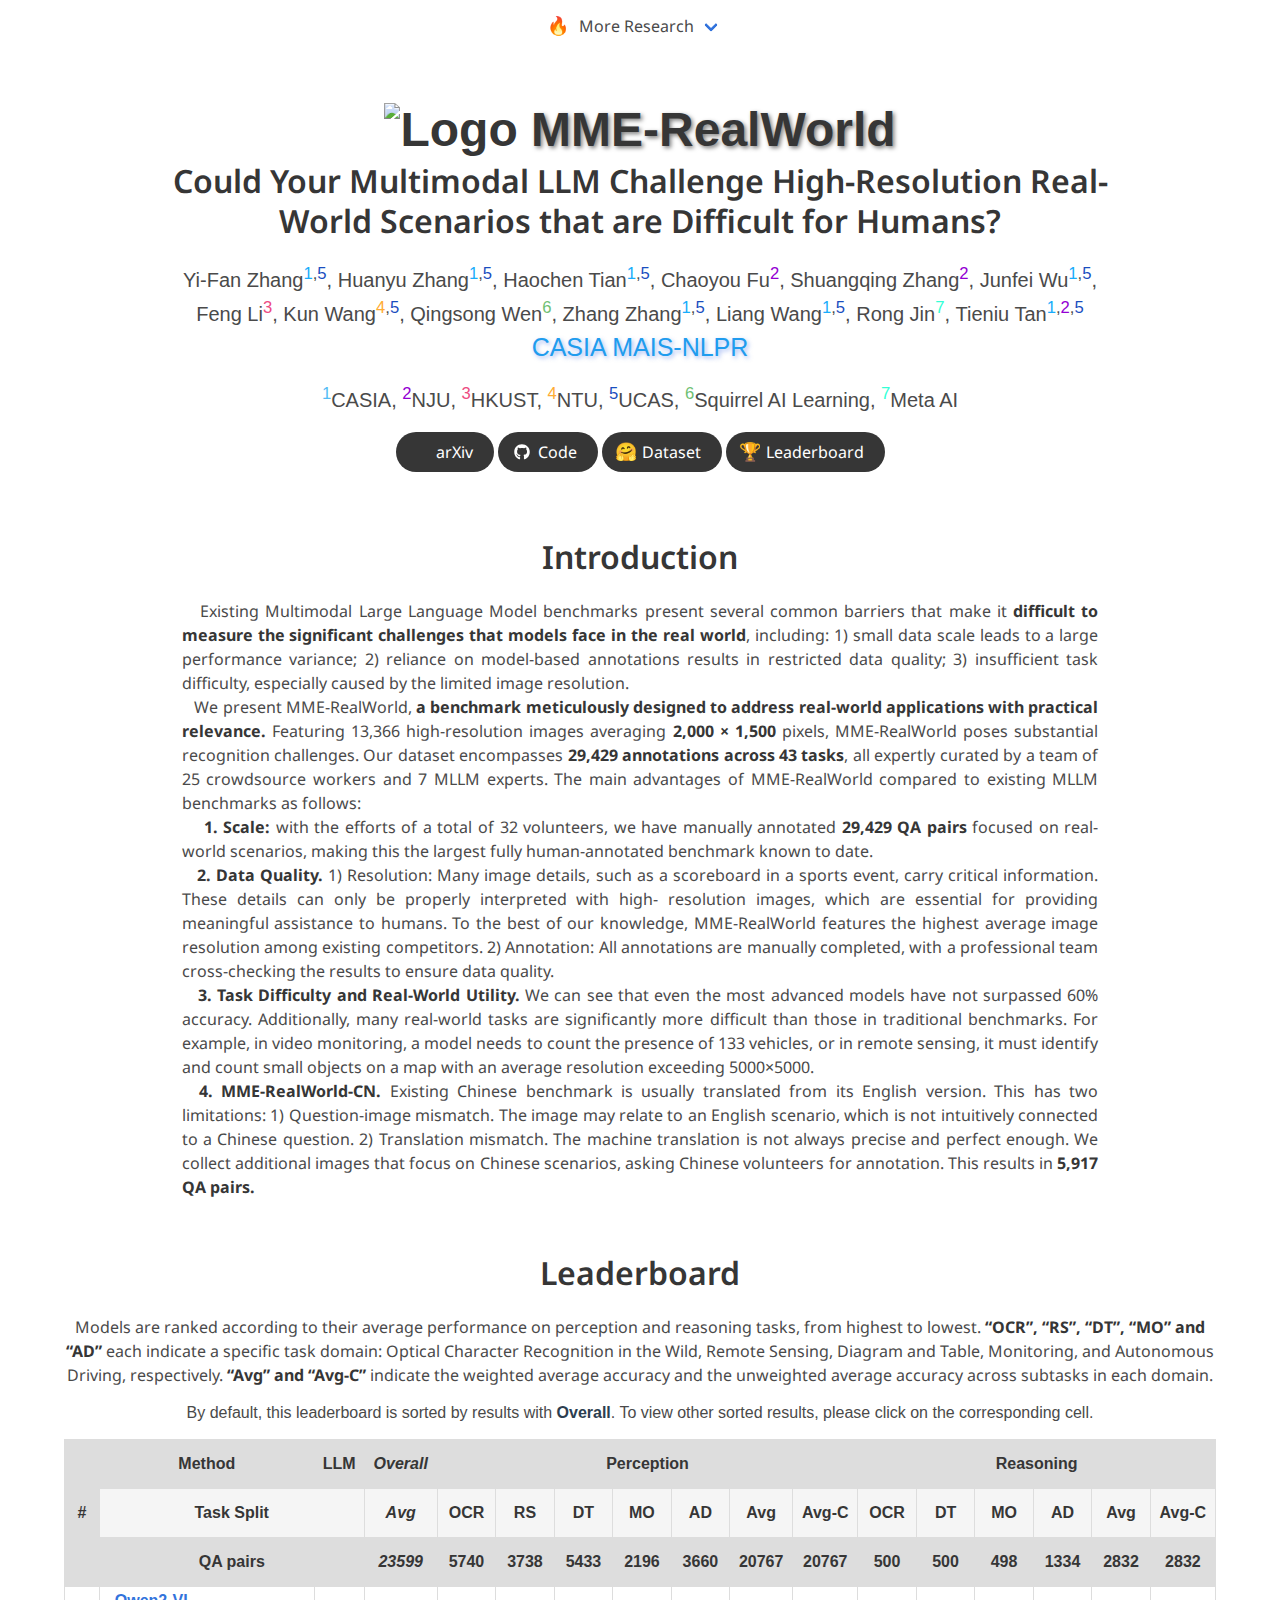
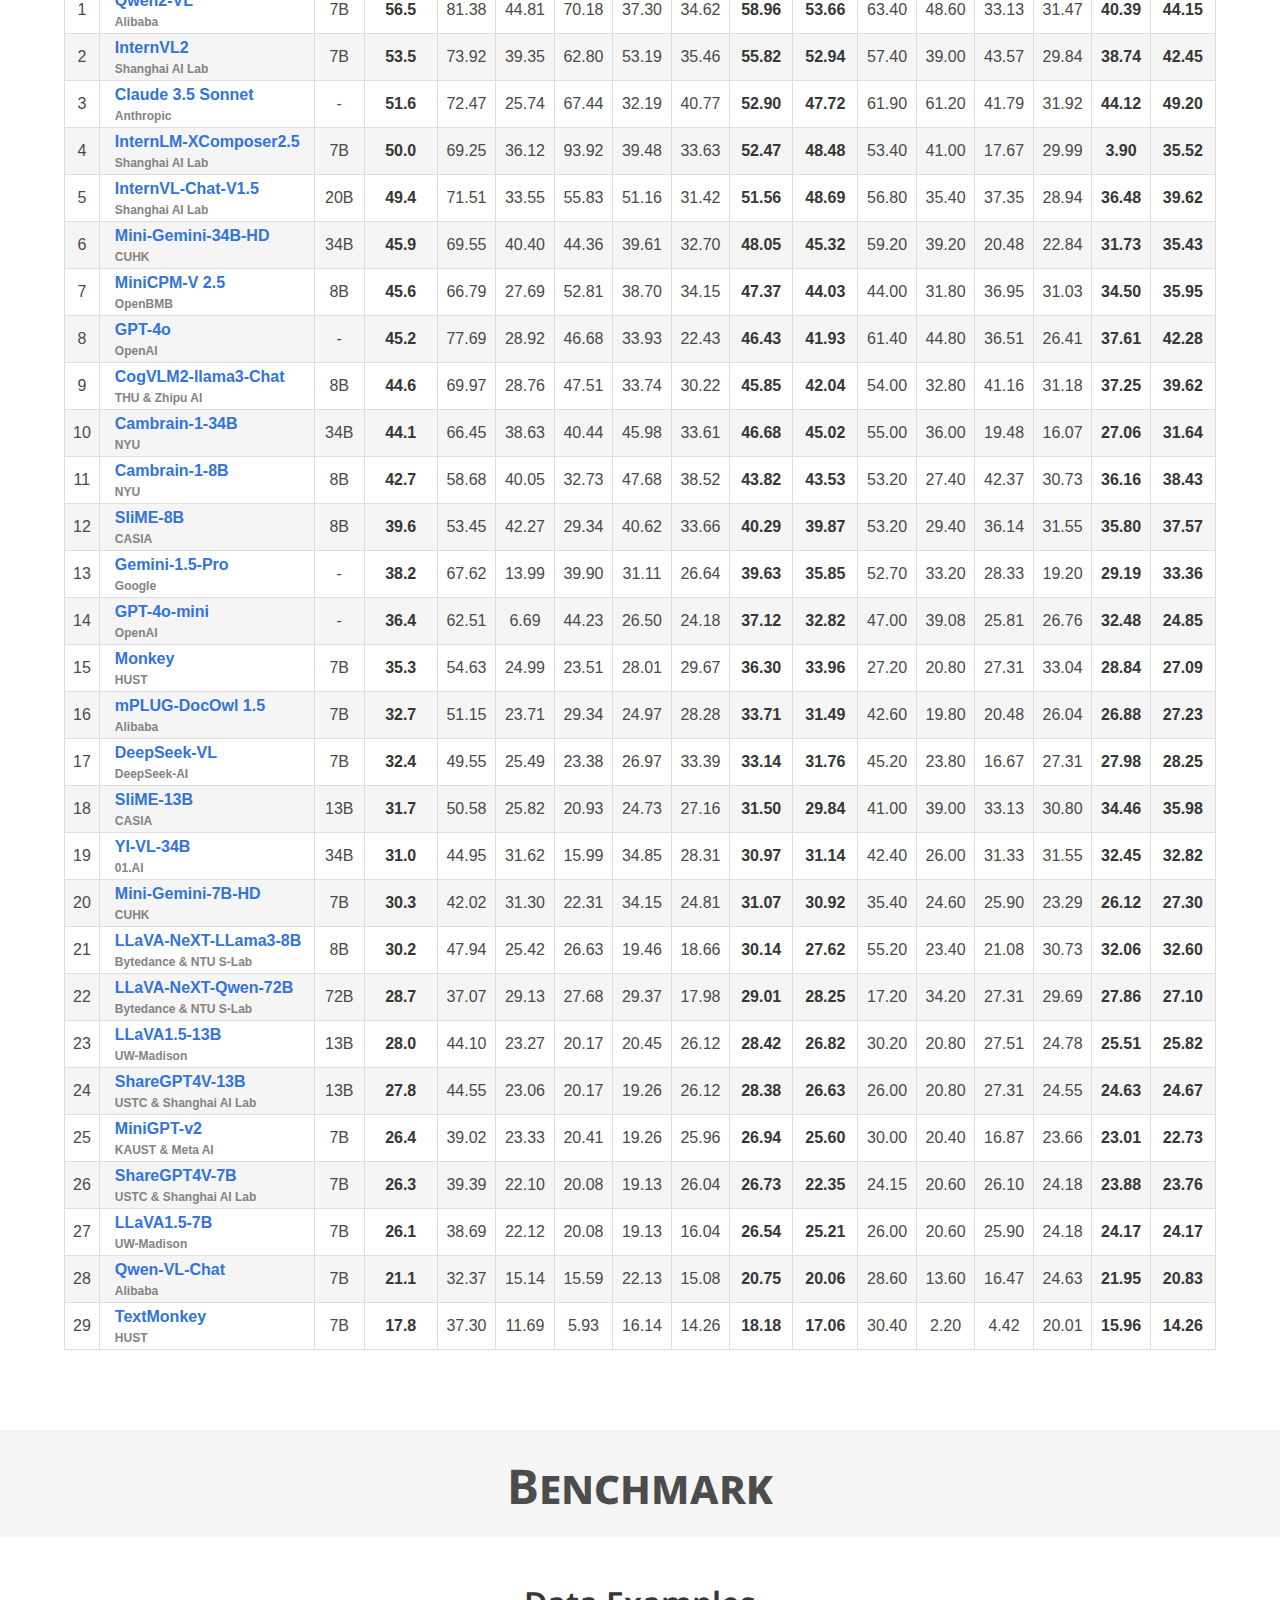
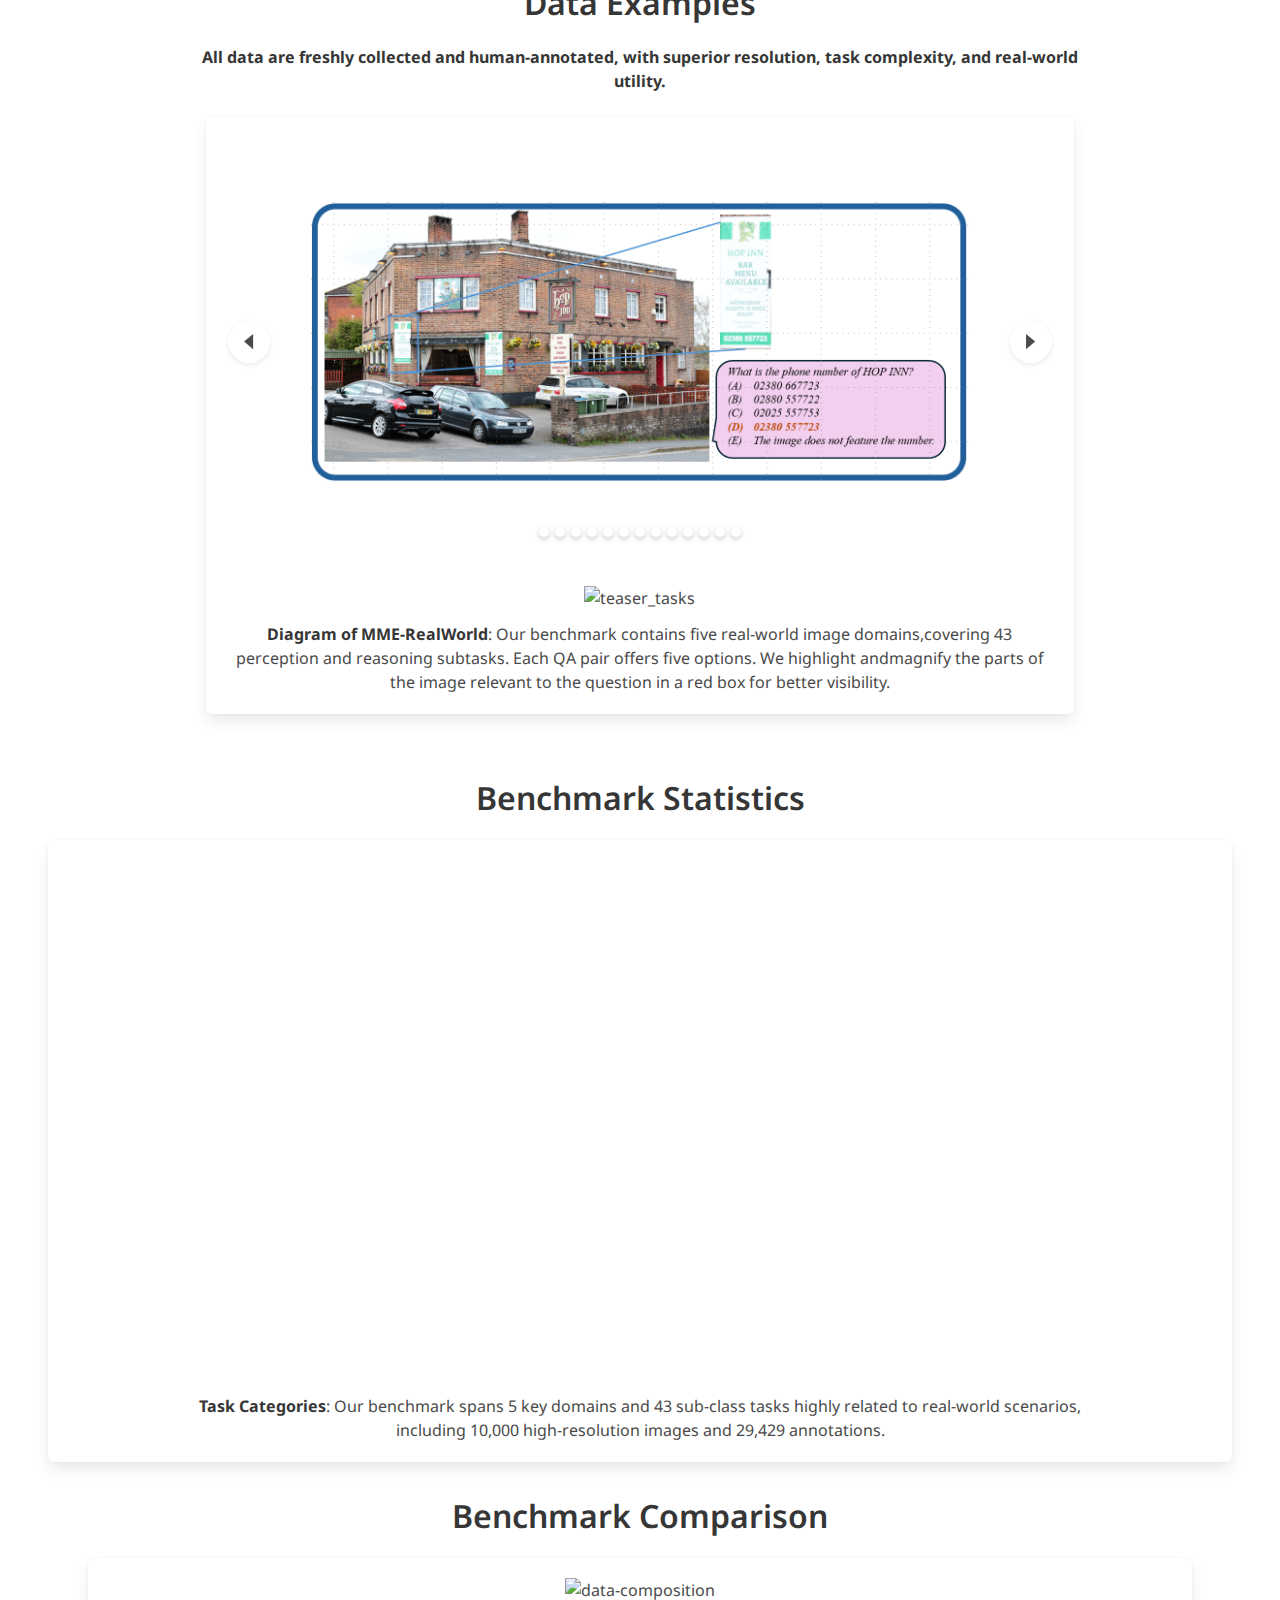
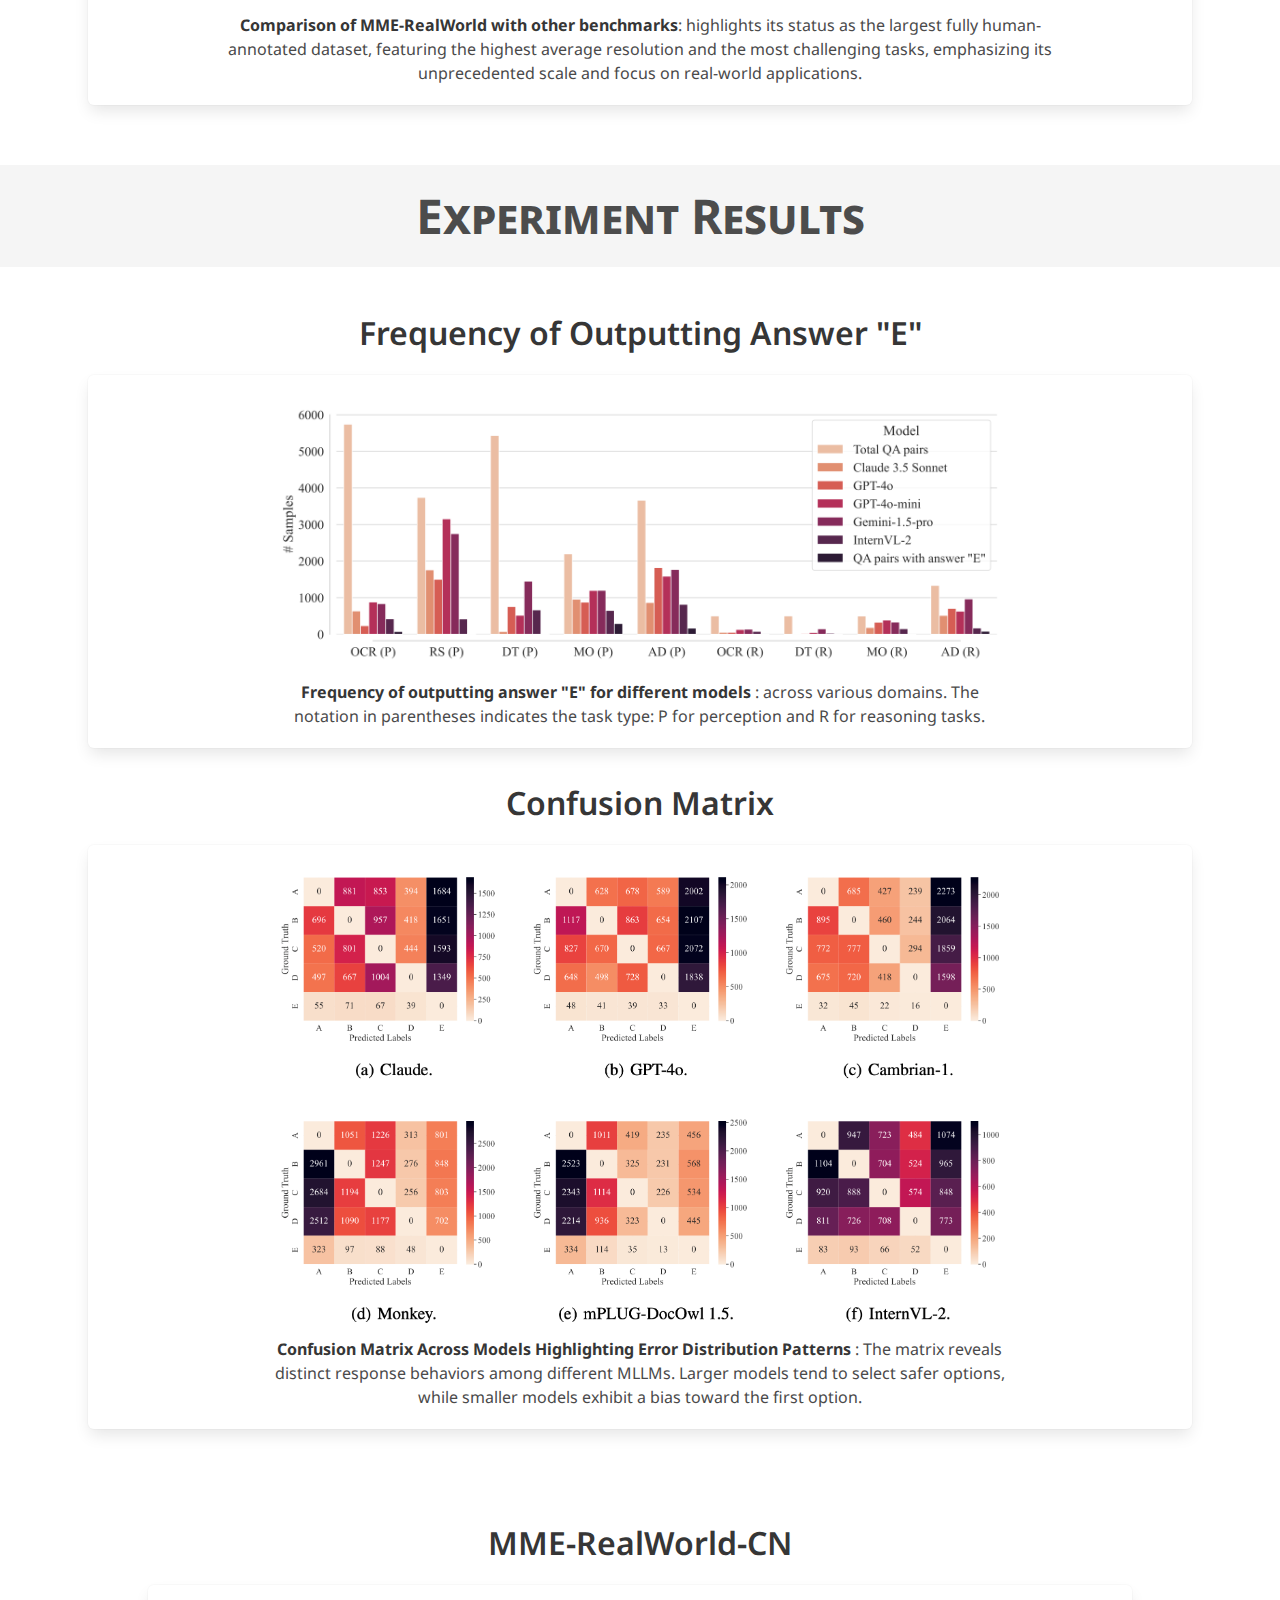
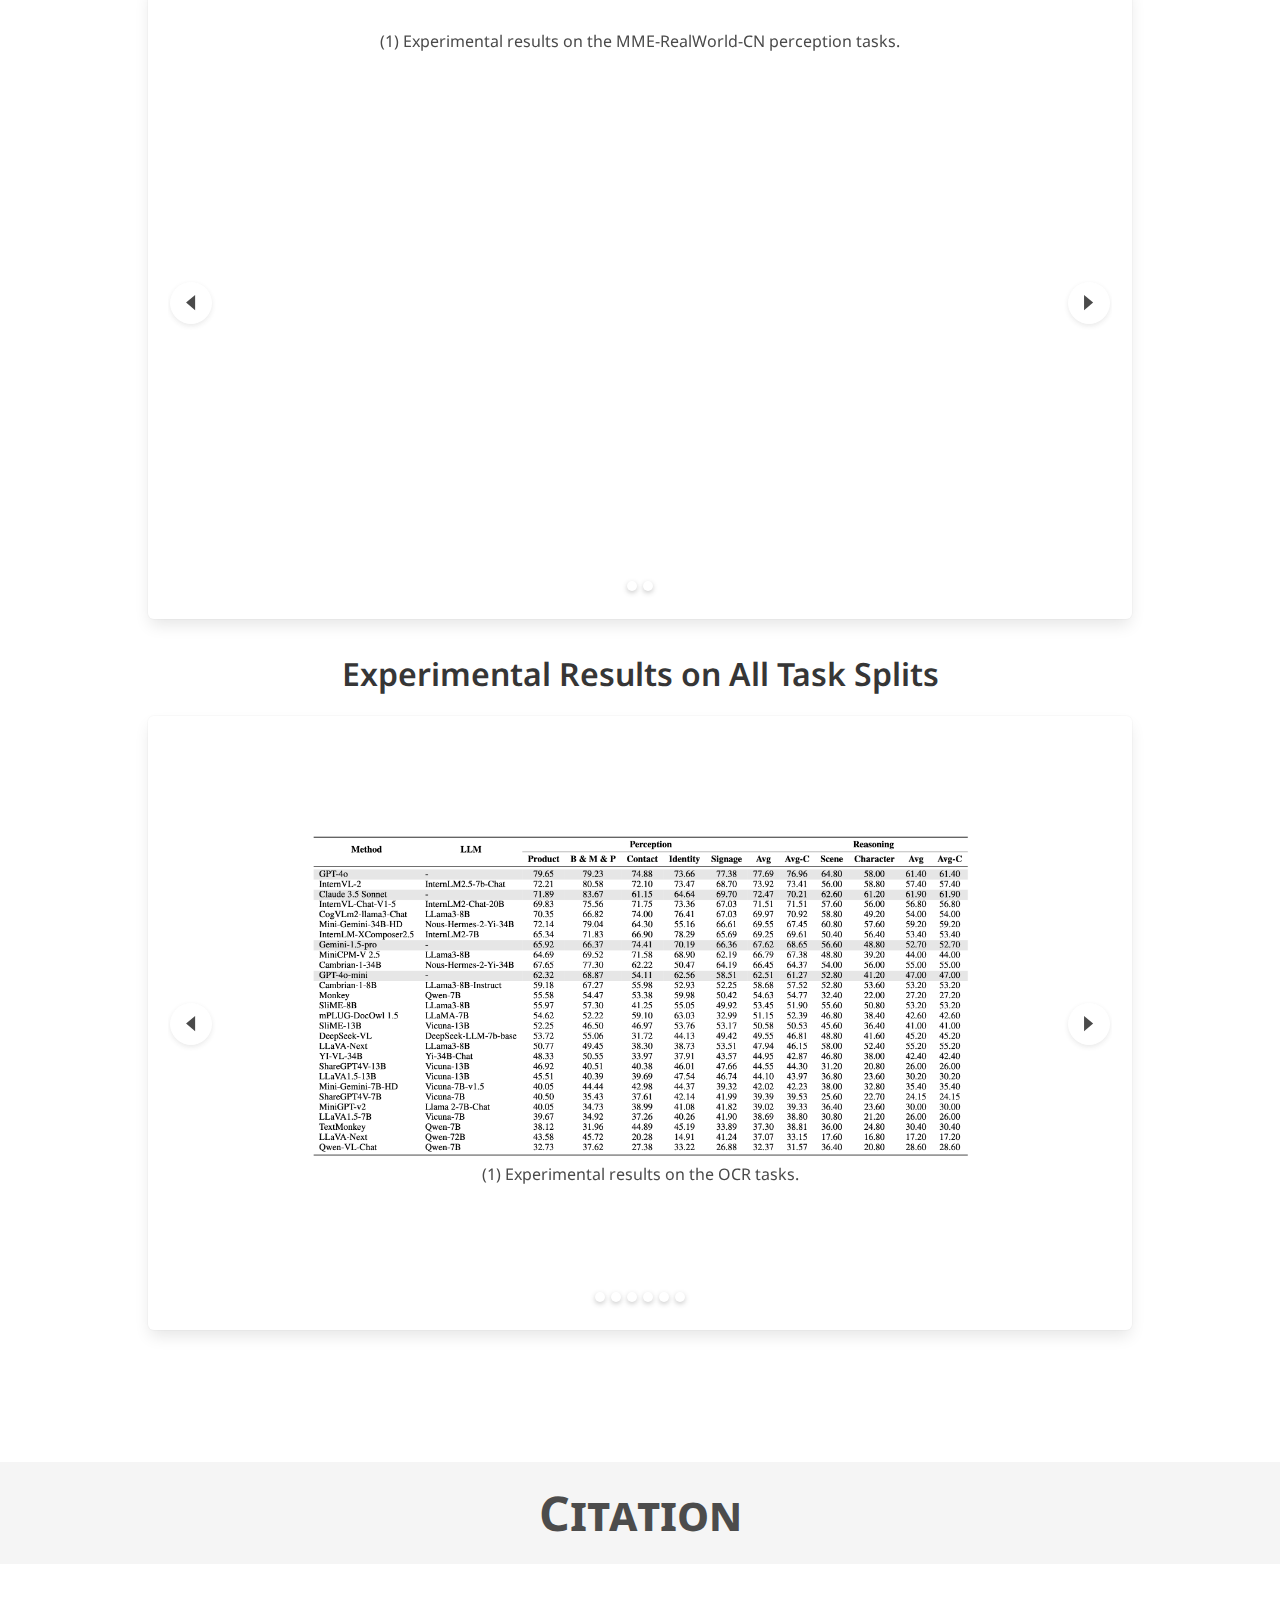
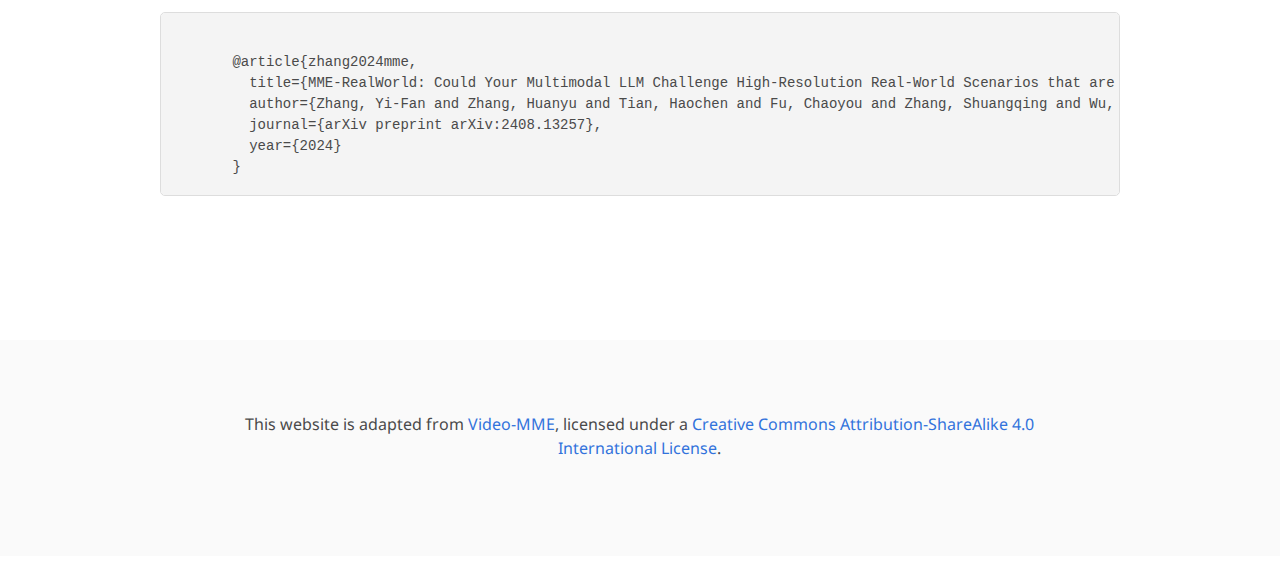
==== commit 167583b8: "README" ====
--- a/home_page.html
+++ b/home_page.html
@@ -386,7 +386,7 @@
                   <p style="font-size: 12px; margin-left: 5px; color: #858383;">Shanghai AI Lab</p>
                 </a></b></td>
                 <td style="vertical-align: middle;">7B</td>
-                <td style="vertical-align: middle;"><strong>50</strong></td>   
+                <td style="vertical-align: middle;"><strong>50.0</strong></td>   
                 <td style="vertical-align: middle;">69.25 </td>
                 <td style="vertical-align: middle;">36.12</td>
                 <td style="vertical-align: middle;">93.92 </td>
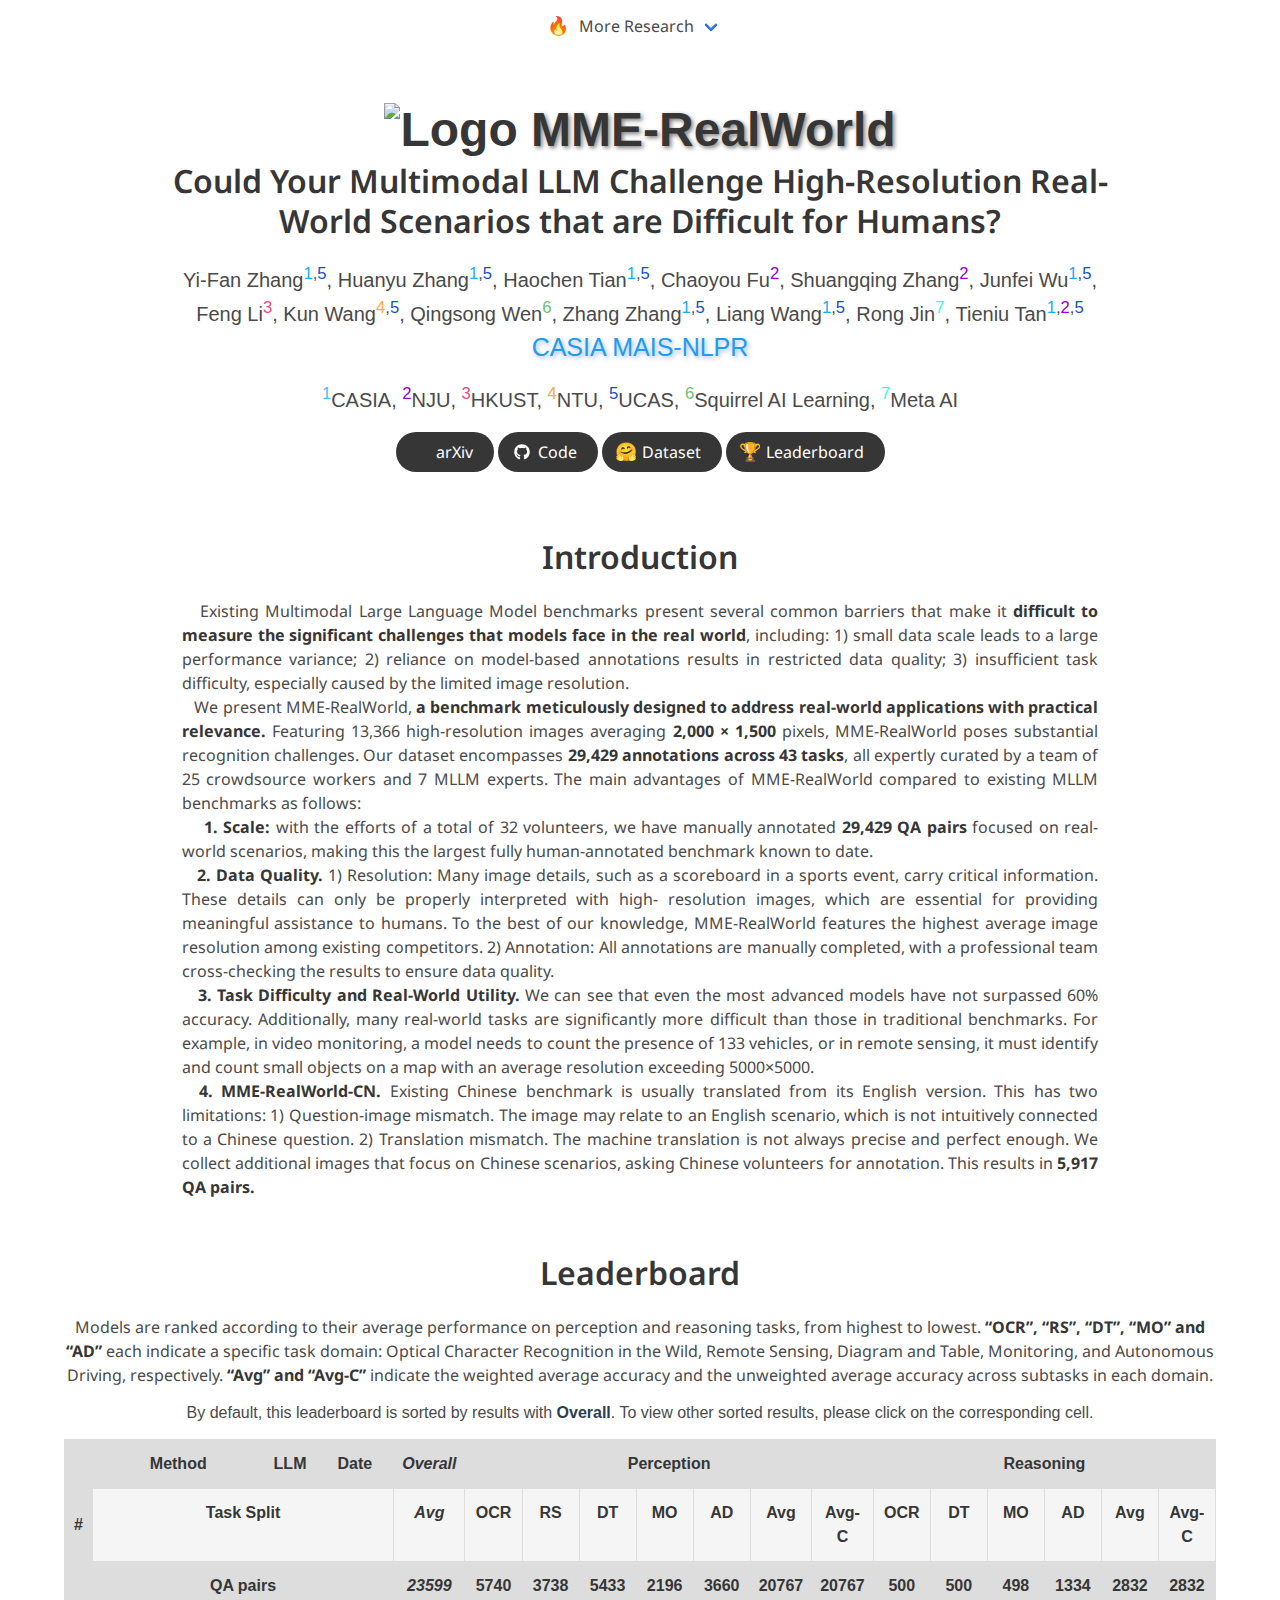
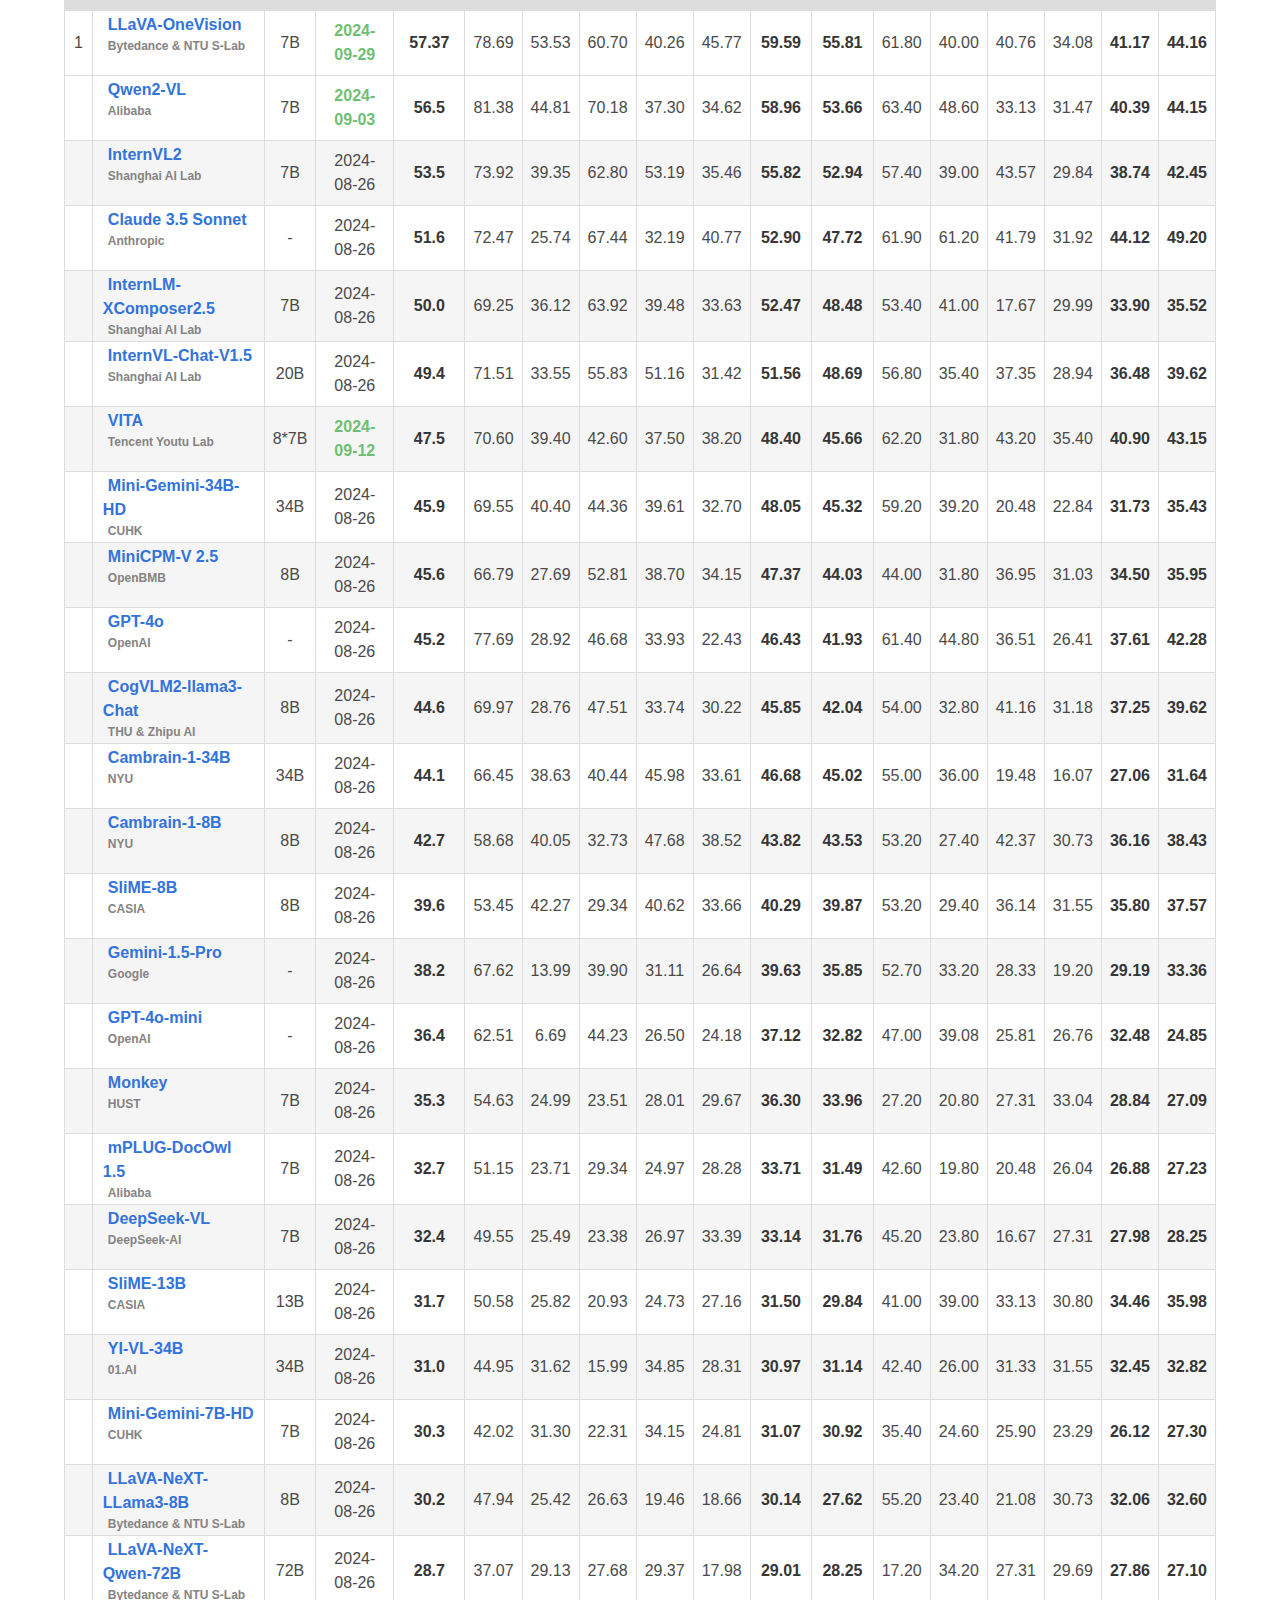
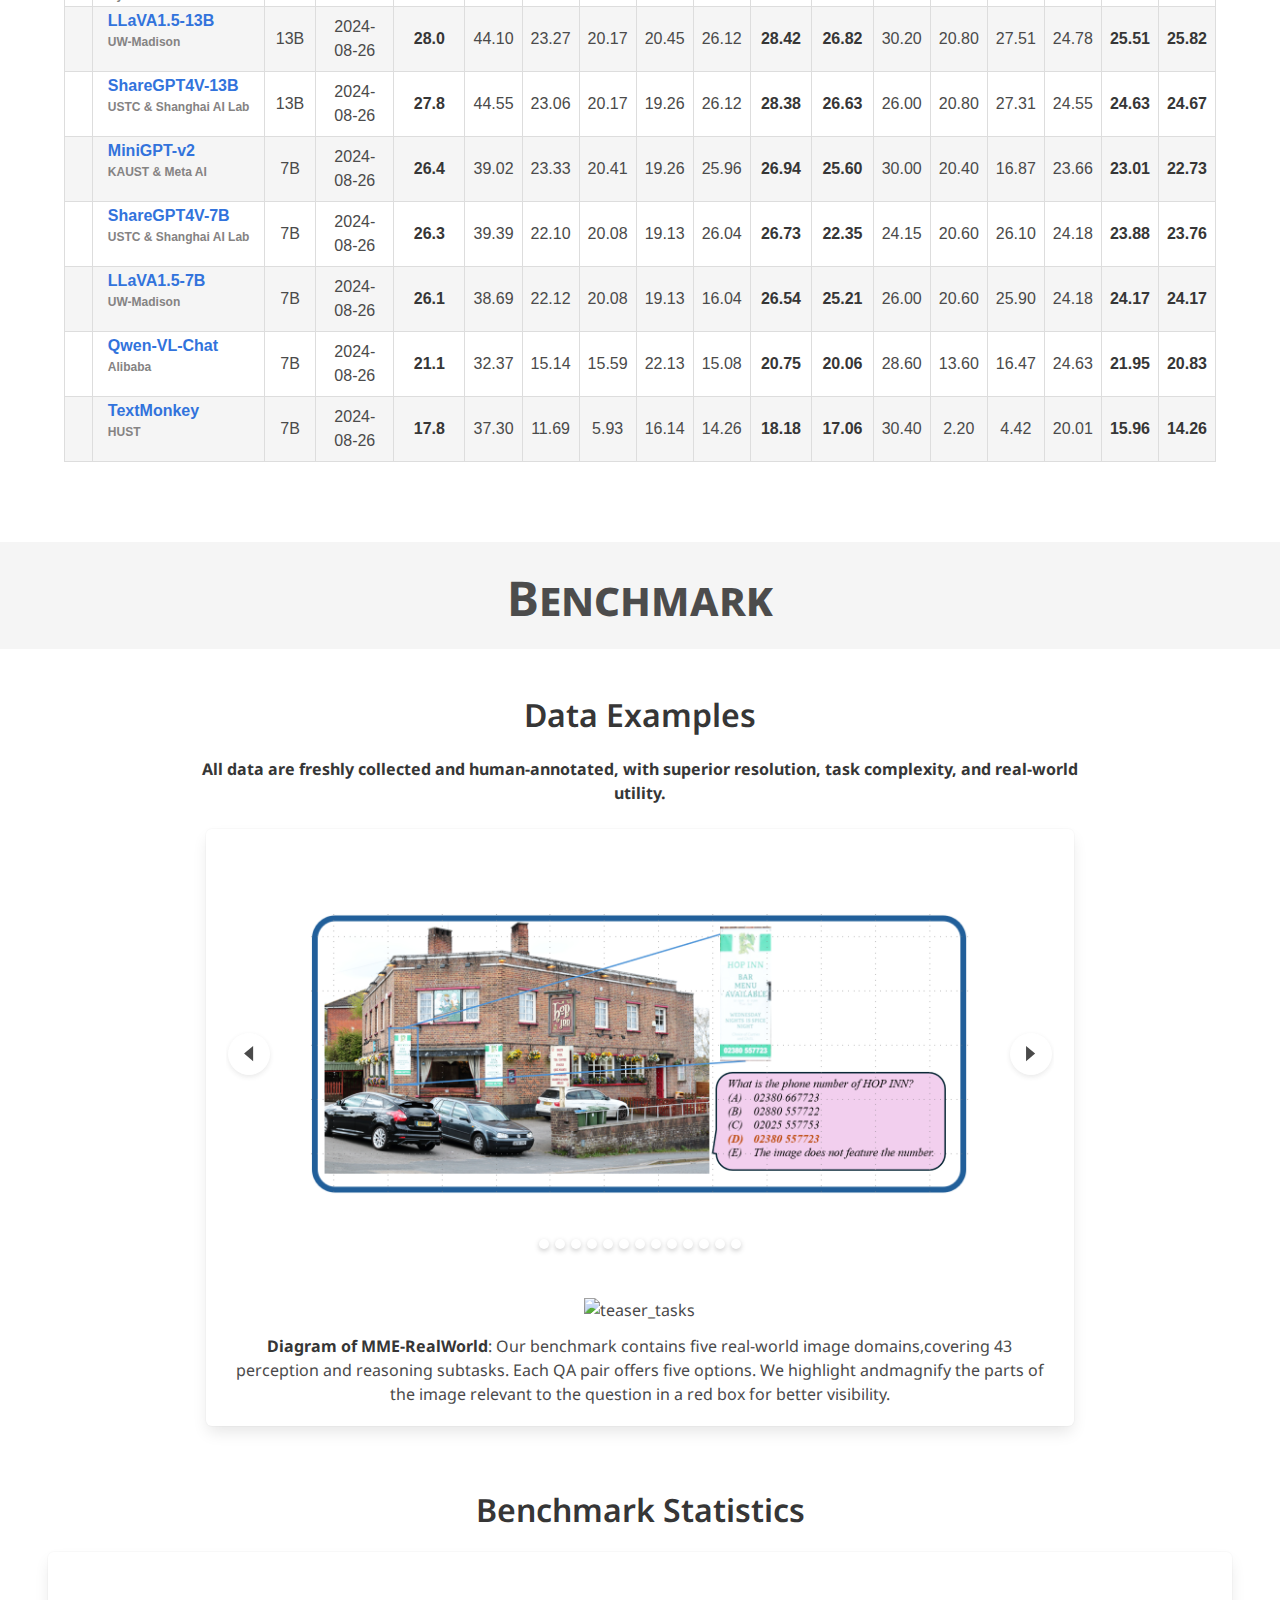
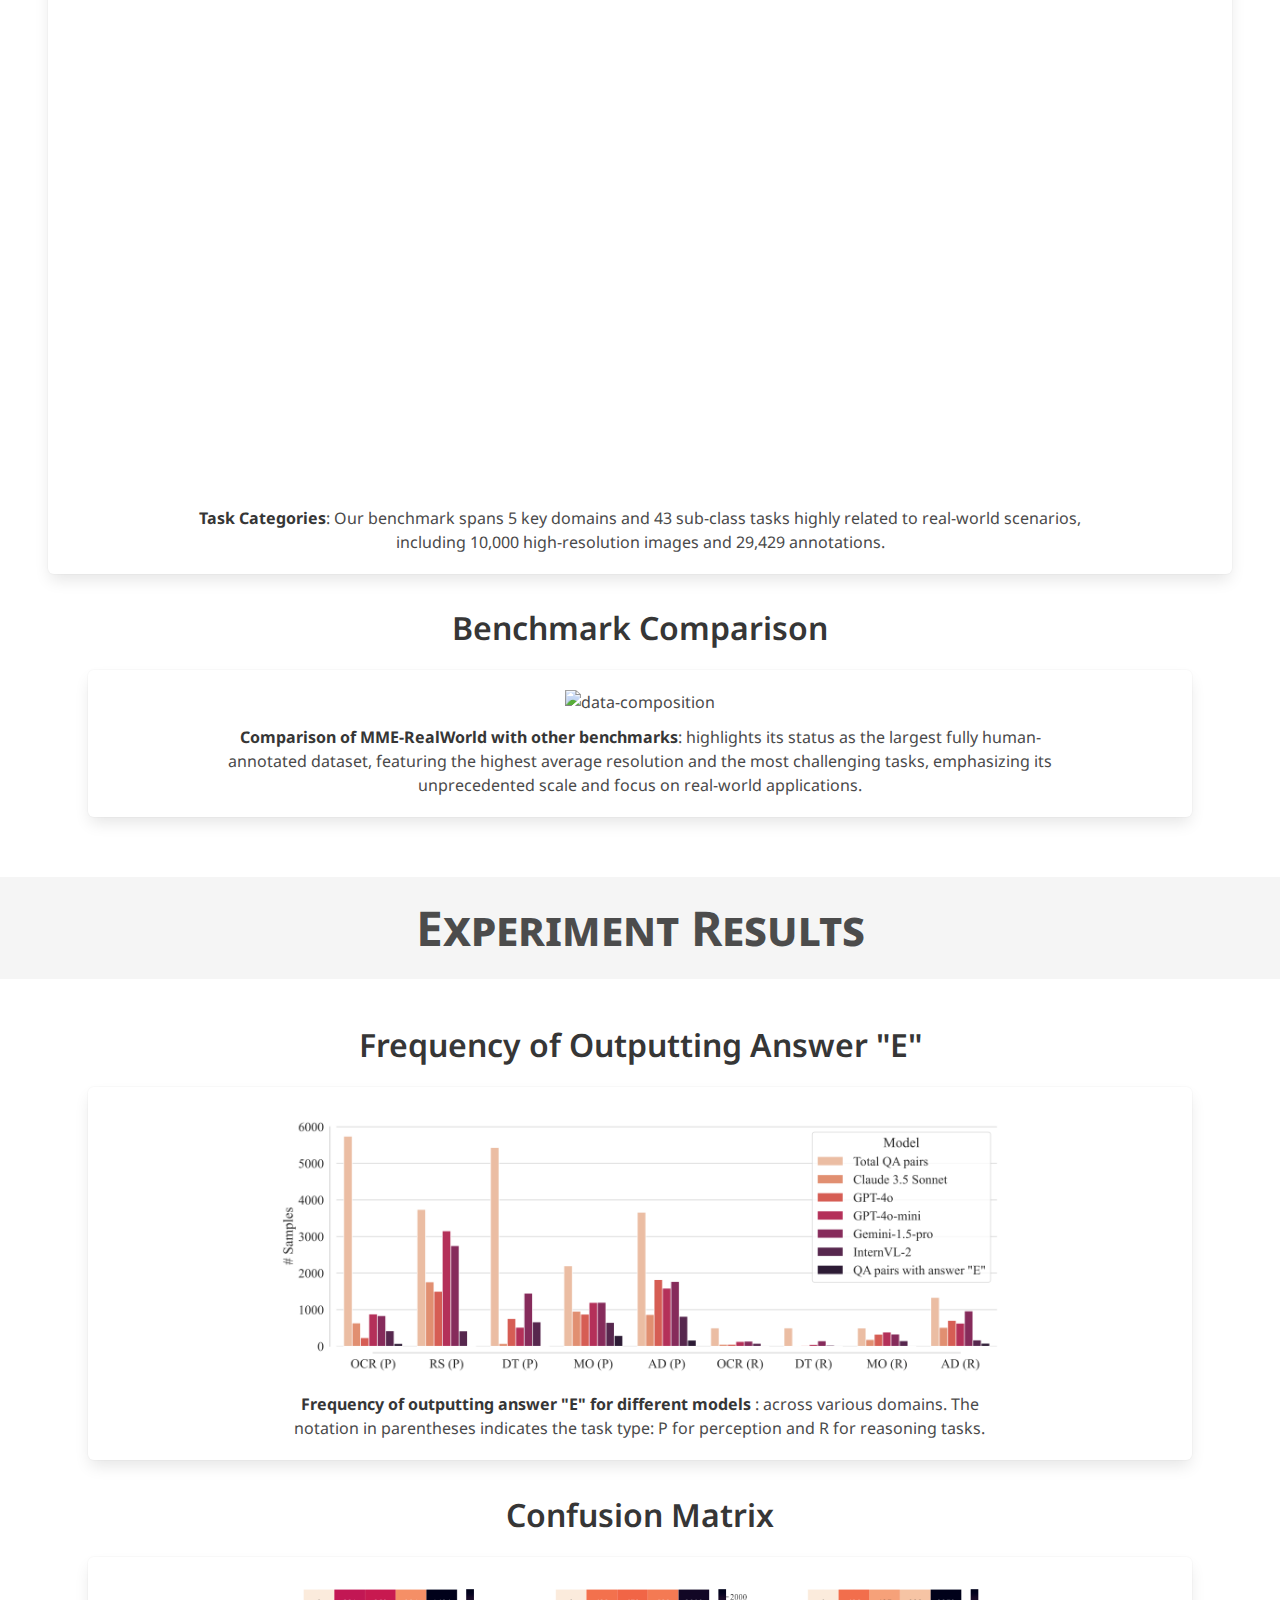
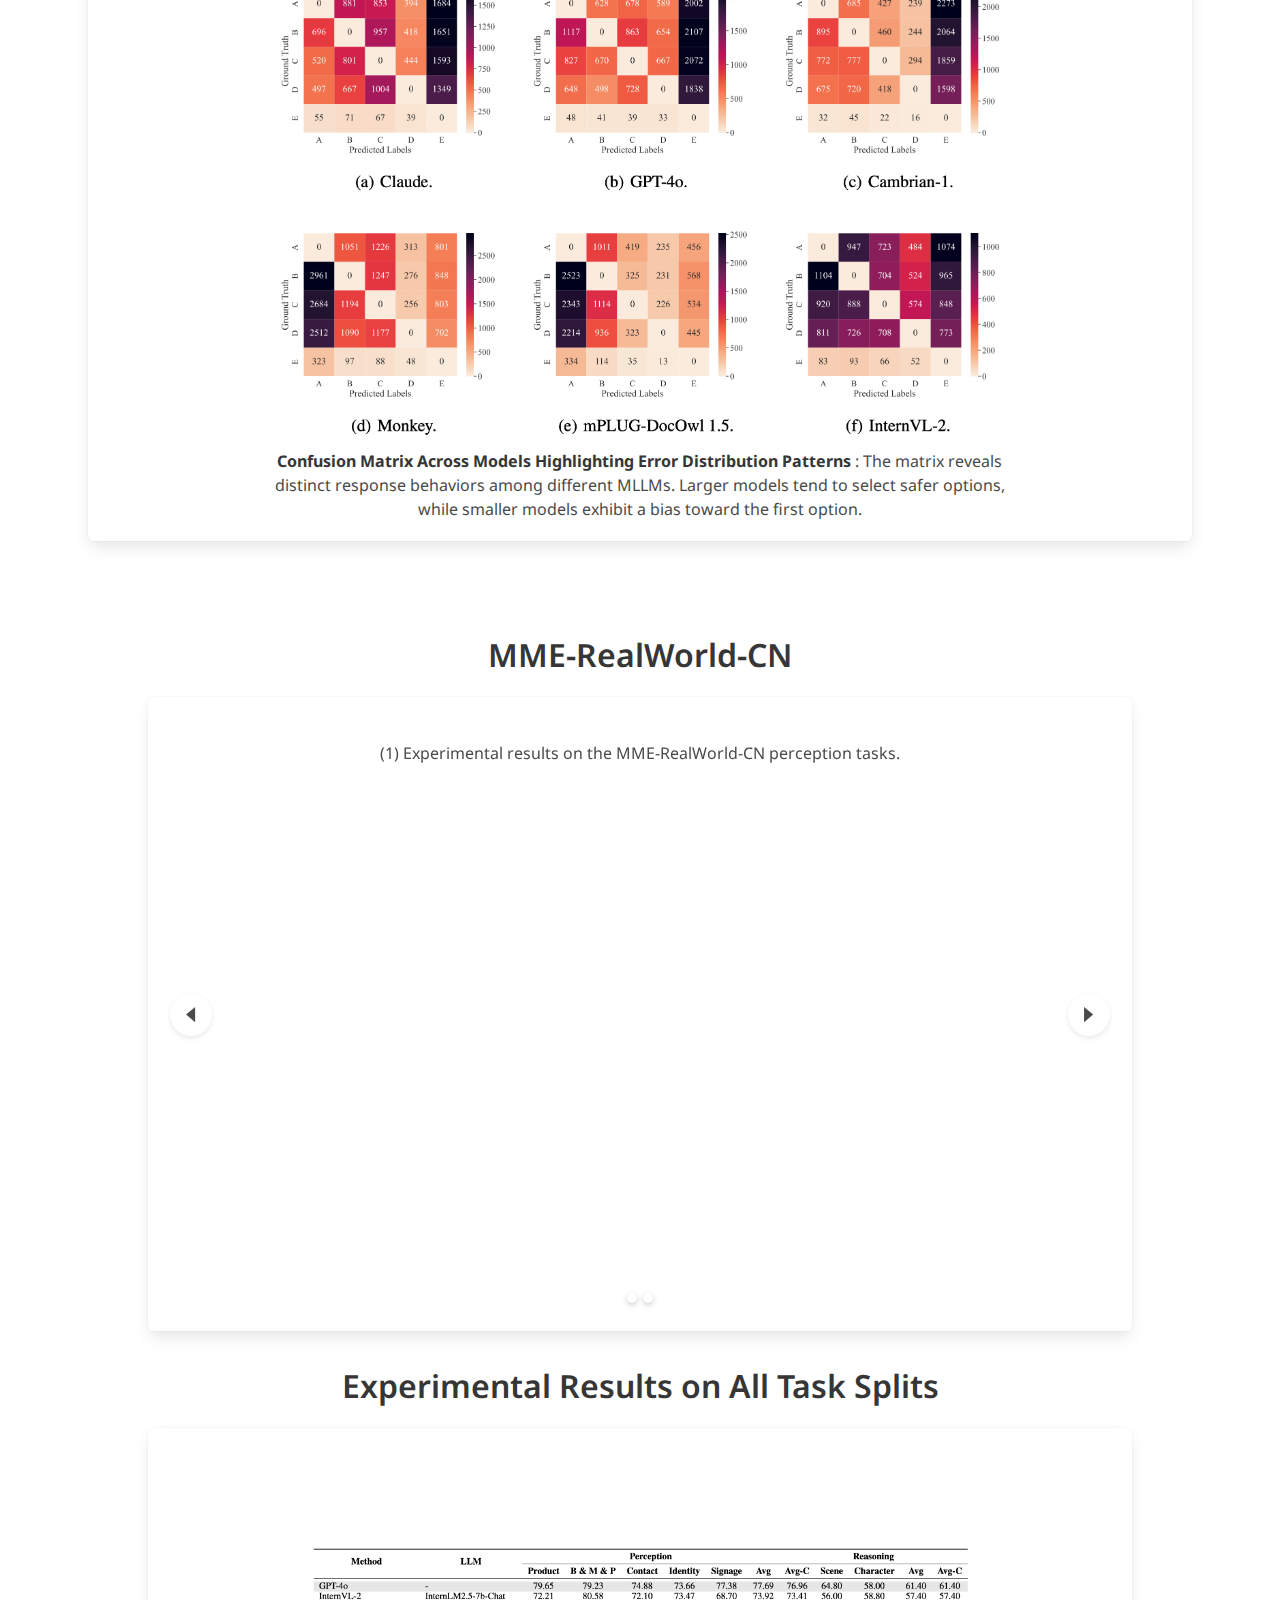
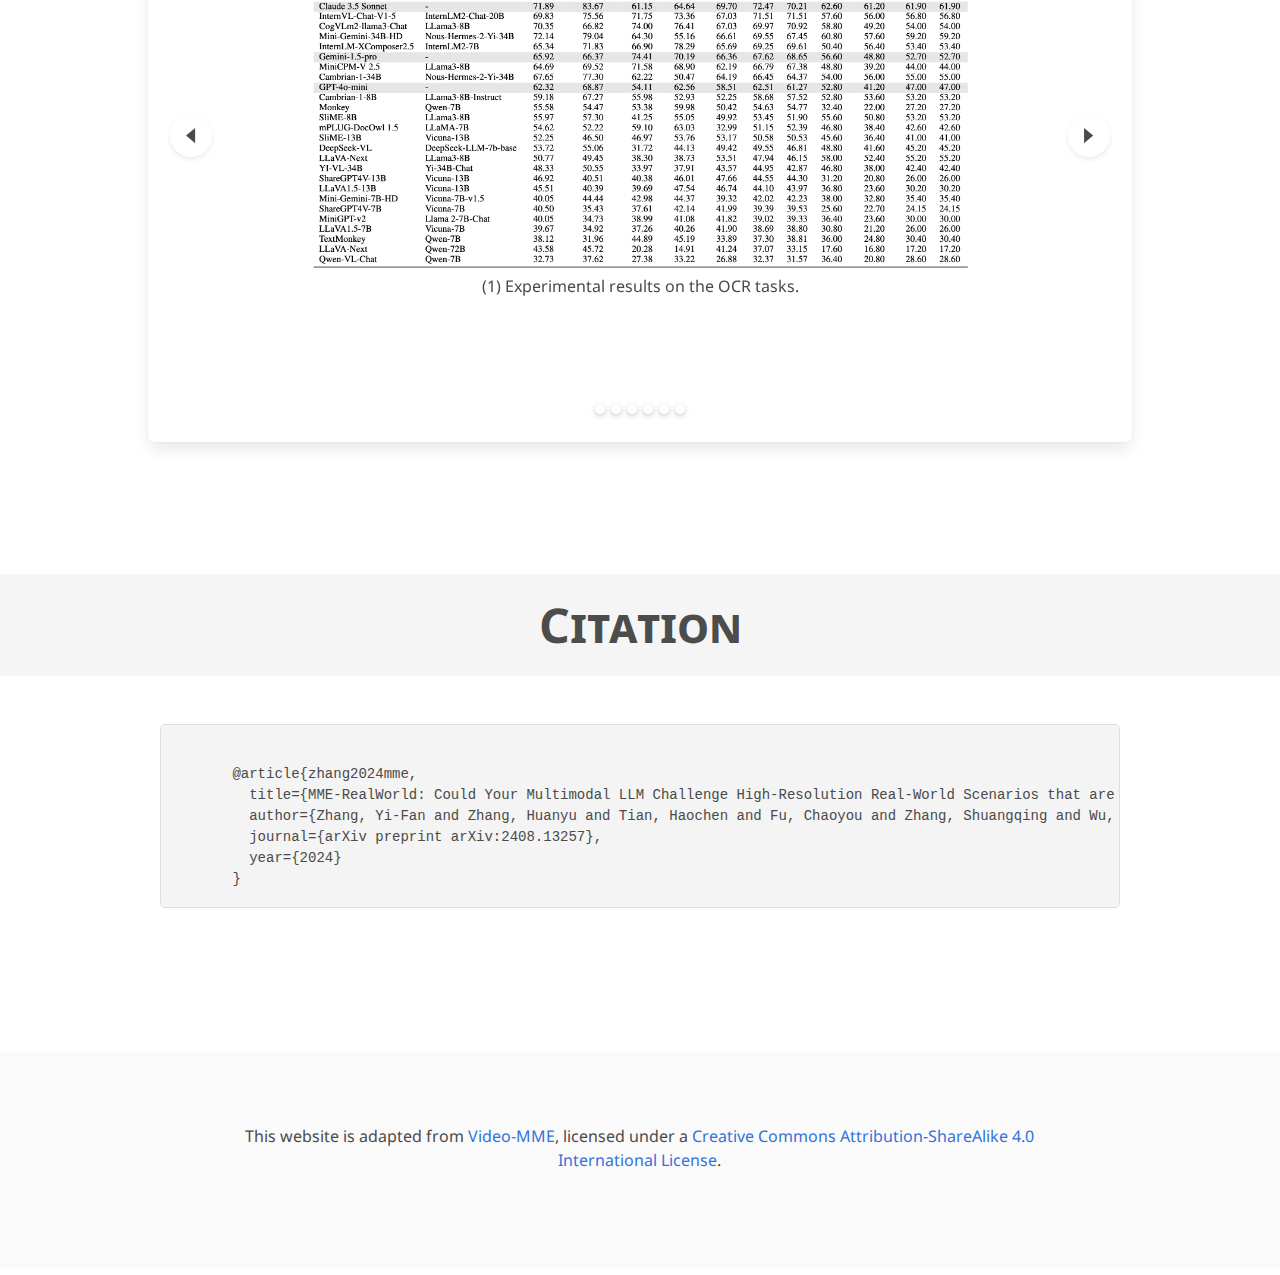
==== commit 978f8c38: "llava-one-vision" ====
--- a/home_page.html
+++ b/home_page.html
@@ -255,50 +255,79 @@
                 <th rowspan="3" class="no-sort" style="vertical-align: middle; width: 30px;" data-js-sort-colNum="none"><strong>#</strong></th>
                 <th rowspan="1" class="no-sort" style="vertical-align: middle; width: 215px;" data-js-sort-colNum="none"><strong>Method</strong></th>
                 <th rowspan="1" class="no-sort" style="vertical-align: middle; width: 30px;"><strong>LLM</strong></th>
-                <th colspan="1" style="vertical-align: middle; width: 30 ;font-style: italic" data-js-sort-colNum="16"><strong>Overall</strong></th>
-                <th colspan="7" style="vertical-align: middle; width: 300px;" data-js-sort-colNum="9"><strong>Perception</strong></th>
-                <th colspan="6" style="vertical-align: middle; width: 280px;" data-js-sort-colNum="15"><strong>Reasoning</strong></th>
-
-              </tr>
-              <tr>
-                <th colspan="2" class="no-sort"><strong>Task Split</strong></th>
-                <th data-js-sort-colNum="16" style="font-style: italic;"><strong>Avg</strong></th>
-                <th data-js-sort-colNum="3"><strong>OCR</strong></th>
-                <th data-js-sort-colNum="4"><strong>RS</strong></th>
-                <th data-js-sort-colNum="5"><strong>DT</strong></th>
-                <th data-js-sort-colNum="6"><strong>MO</strong></th>
-                <th data-js-sort-colNum="7"><strong>AD</strong></th>
-                <th data-js-sort-colNum="8"><strong>Avg</strong></th>
-                <th data-js-sort-colNum="9"><strong>Avg-C</strong></th>
-                <th data-js-sort-colNum="10"><strong>OCR</strong></th>
-                <th data-js-sort-colNum="11"><strong>DT</strong></th>
-                <th data-js-sort-colNum="12"><strong>MO</strong></th>
-                <th data-js-sort-colNum="13"><strong>AD</strong></th>
-                <th data-js-sort-colNum="14"><strong>Avg</strong></th>
-                <th data-js-sort-colNum="15"><strong>Avg-C</strong></th>
-
-              </tr>
-              <tr>
-                <th colspan="2" class="no-sort"><strong>QA pairs</strong></th>
-                <th data-js-sort-colNum="16" style="font-style: italic;"><strong>23599</strong></th>
-                <th data-js-sort-colNum="3"><strong>5740</strong></th>
-                <th data-js-sort-colNum="4"><strong>3738</strong></th>
-                <th data-js-sort-colNum="5"><strong>5433</strong></th>
-                <th data-js-sort-colNum="6"><strong>2196</strong></th>
-                <th data-js-sort-colNum="7"><strong>3660</strong></th>
-                <th data-js-sort-colNum="8"><strong>20767</strong></th>
-                <th data-js-sort-colNum="9"><strong>20767</strong></th>
-                <th data-js-sort-colNum="10"><strong>500</strong></th>
-                <th data-js-sort-colNum="11"><strong>500</strong></th>
-                <th data-js-sort-colNum="12"><strong>498</strong></th>
-                <th data-js-sort-colNum="13"><strong>1334</strong></th>
-                <th data-js-sort-colNum="14"><strong>2832</strong></th>
-                <th data-js-sort-colNum="15"><strong>2832</strong></th>
+                <th rowspan="1" class="no-sort" style="vertical-align: middle; width: 100px;"><strong>Date</strong></th>
+                <th colspan="1" style="vertical-align: middle; width: 30 ;font-style: italic" data-js-sort-colNum="4"><strong>Overall</strong></th>
+                <th colspan="7" style="vertical-align: middle; width: 300px;" data-js-sort-colNum="10"><strong>Perception</strong></th>
+                <th colspan="6" style="vertical-align: middle; width: 280px;" data-js-sort-colNum="16"><strong>Reasoning</strong></th>
+
+              </tr>
+              <tr>
+                <th colspan="3" class="no-sort"><strong>Task Split</strong></th>
+                <th data-js-sort-colNum="4" style="font-style: italic;"><strong>Avg</strong></th>
+                <th data-js-sort-colNum="5"><strong>OCR</strong></th>
+                <th data-js-sort-colNum="6"><strong>RS</strong></th>
+                <th data-js-sort-colNum="7"><strong>DT</strong></th>
+                <th data-js-sort-colNum="8"><strong>MO</strong></th>
+                <th data-js-sort-colNum="9"><strong>AD</strong></th>
+                <th data-js-sort-colNum="10"><strong>Avg</strong></th>
+                <th data-js-sort-colNum="11"><strong>Avg-C</strong></th>
+                <th data-js-sort-colNum="12"><strong>OCR</strong></th>
+                <th data-js-sort-colNum="13"><strong>DT</strong></th>
+                <th data-js-sort-colNum="14"><strong>MO</strong></th>
+                <th data-js-sort-colNum="15"><strong>AD</strong></th>
+                <th data-js-sort-colNum="16"><strong>Avg</strong></th>
+                <th data-js-sort-colNum="17"><strong>Avg-C</strong></th>
+
+              </tr>
+              <tr>
+                <th colspan="3" class="no-sort"><strong>QA pairs</strong></th>
+                <th data-js-sort-colNum="4" style="font-style: italic;"><strong>23599</strong></th>
+                <th data-js-sort-colNum="5"><strong>5740</strong></th>
+                <th data-js-sort-colNum="6"><strong>3738</strong></th>
+                <th data-js-sort-colNum="7"><strong>5433</strong></th>
+                <th data-js-sort-colNum="8"><strong>2196</strong></th>
+                <th data-js-sort-colNum="9"><strong>3660</strong></th>
+                <th data-js-sort-colNum="10"><strong>20767</strong></th>
+                <th data-js-sort-colNum="11"><strong>20767</strong></th>
+                <th data-js-sort-colNum="12"><strong>500</strong></th>
+                <th data-js-sort-colNum="13"><strong>500</strong></th>
+                <th data-js-sort-colNum="14"><strong>498</strong></th>
+                <th data-js-sort-colNum="15"><strong>1334</strong></th>
+                <th data-js-sort-colNum="16"><strong>2832</strong></th>
+                <th data-js-sort-colNum="17"><strong>2832</strong></th>
 
               </tr>
             </thead>
             <tbody>
-            
+                
+                <tr>
+                    <td style="vertical-align: middle;"></td>
+                    <td style="text-align: left; padding: 2px 10px;"><b class=""><a href="https://arxiv.org/pdf/2408.03326" class="ext-link" style="font-size: 16px; margin-left: 5px;">
+                        LLaVA-OneVision
+                      <p style="font-size: 12px; margin-left: 5px; color: #858383;">Bytedance & NTU S-Lab</p>
+                    </a></b></td>
+                    <td style="vertical-align: middle;">7B</td>
+                    <td style="vertical-align: middle; color: #6fbf73;"><b>2024-09-29</b></td>
+
+                    <td style="vertical-align: middle;"><strong>57.37</strong></td>  
+                    <td style="vertical-align: middle;">78.69</td>
+                    <td style="vertical-align: middle;">53.53</td>
+                    <td style="vertical-align: middle;">60.70</td>
+                    <td style="vertical-align: middle;">40.26</td>
+                    <td style="vertical-align: middle;">45.77</td>
+                    <td style="vertical-align: middle;"><strong>59.59</strong></td>
+                    <td style="vertical-align: middle;"><strong>55.81</strong></td>
+    
+                    <td style="vertical-align: middle;">61.80</td>
+                    <td style="vertical-align: middle;">40.00</td>
+                    <td style="vertical-align: middle;">40.76</td>
+                    <td style="vertical-align: middle;">34.08</td>
+                    <td style="vertical-align: middle;"><strong>41.17</strong></td>
+                    <td style="vertical-align: middle;"><strong>44.16</strong></td> 
+                                 
+                  </tr>
+
+              <tr>
                 <tr>
                     <td style="vertical-align: middle;"></td>
                     <td style="text-align: left; padding: 2px 10px;"><b class=""><a href="https://huggingface.co/Qwen/Qwen2-VL-7B-Instruct" class="ext-link" style="font-size: 16px; margin-left: 5px;">
@@ -306,6 +335,8 @@
                       <p style="font-size: 12px; margin-left: 5px; color: #858383;">Alibaba</p>
                     </a></b></td>
                     <td style="vertical-align: middle;">7B</td>
+                    <td style="vertical-align: middle; color: #6fbf73;"><b>2024-09-03</b></td>
+
                     <td style="vertical-align: middle;"><strong>56.5</strong></td>  
                     <td style="vertical-align: middle;">81.38</td>
                     <td style="vertical-align: middle;">44.81</td>
@@ -331,6 +362,7 @@
                   <p style="font-size: 12px; margin-left: 5px; color: #858383;">Shanghai AI Lab</p>
                 </a></b></td>
                 <td style="vertical-align: middle;">7B</td>
+                <td style="vertical-align: middle; ">2024-08-26</td>
                 <td style="vertical-align: middle;"><strong>53.5</strong></td>  
                 <td style="vertical-align: middle;">73.92</td>
                 <td style="vertical-align: middle;">39.35</td>
@@ -357,6 +389,8 @@
                   <p style="font-size: 12px; margin-left: 5px; color: #858383;">Anthropic</p>
                 </a></b></td>
                 <td style="vertical-align: middle;">-</td>
+                <td style="vertical-align: middle; ">2024-08-26</td>
+
                 <td style="vertical-align: middle;"><strong>51.6</strong></td>   
                 <td style="vertical-align: middle;">72.47</td>
                 <td style="vertical-align: middle;">25.74</td>
@@ -386,10 +420,12 @@
                   <p style="font-size: 12px; margin-left: 5px; color: #858383;">Shanghai AI Lab</p>
                 </a></b></td>
                 <td style="vertical-align: middle;">7B</td>
+                <td style="vertical-align: middle; ">2024-08-26</td>
+
                 <td style="vertical-align: middle;"><strong>50.0</strong></td>   
                 <td style="vertical-align: middle;">69.25 </td>
                 <td style="vertical-align: middle;">36.12</td>
-                <td style="vertical-align: middle;">93.92 </td>
+                <td style="vertical-align: middle;">63.92 </td>
                 <td style="vertical-align: middle;">39.48</td>
                 <td style="vertical-align: middle;">33.63</td>
                 <td style="vertical-align: middle;"><strong>52.47</strong></td>
@@ -399,7 +435,7 @@
                 <td style="vertical-align: middle;">41.00</td>
                 <td style="vertical-align: middle;">17.67</td>
                 <td style="vertical-align: middle;">29.99</td>
-                <td style="vertical-align: middle;"><strong>3.90</strong></td>
+                <td style="vertical-align: middle;"><strong>33.90</strong></td>
                 <td style="vertical-align: middle;"><strong>35.52</strong></td> 
           
 
@@ -413,6 +449,8 @@
                   <p style="font-size: 12px; margin-left: 5px; color: #858383;">Shanghai AI Lab</p>
                 </a></b></td>
                 <td style="vertical-align: middle;">20B</td>
+                <td style="vertical-align: middle; ">2024-08-26</td>
+
                 <td style="vertical-align: middle;"><strong>49.4</strong></td> 
                 <td style="vertical-align: middle;">71.51</td>
                 <td style="vertical-align: middle;">33.55</td>
@@ -428,8 +466,33 @@
                 <td style="vertical-align: middle;">28.94</td>
                 <td style="vertical-align: middle;"><strong>36.48</strong></td>
                 <td style="vertical-align: middle;"><strong>39.62</strong></td>   
-            
-
+              </tr>
+
+              <tr>
+                <td style="vertical-align: middle;"></td>
+                <td style="text-align: left; padding: 2px 10px;"><b class="">
+                  <a href="https://github.com/VITA-MLLM/VITA" class="ext-link" style="font-size: 16px; margin-left: 5px;">
+                    VITA
+                  <p style="font-size: 12px; margin-left: 5px; color: #858383;">Tencent Youtu Lab</p>
+                </a></b></td>
+                <td style="vertical-align: middle;">8*7B</td>
+                <td style="vertical-align: middle; color: #6fbf73;"><b>2024-09-12</b></td>
+
+                <td style="vertical-align: middle;"><strong>47.5</strong></td> 
+                <td style="vertical-align: middle;">70.60</td>
+                <td style="vertical-align: middle;">39.40</td>
+                <td style="vertical-align: middle;">42.60</td>
+                <td style="vertical-align: middle;">37.50</td>
+                <td style="vertical-align: middle;">38.20</td>
+                <td style="vertical-align: middle;"><strong>48.40</strong></td>
+                <td style="vertical-align: middle;"><strong>45.66</strong></td>
+
+                <td style="vertical-align: middle;">62.20</td>
+                <td style="vertical-align: middle;">31.80</td>
+                <td style="vertical-align: middle;">43.20</td>
+                <td style="vertical-align: middle;">35.40</td>
+                <td style="vertical-align: middle;"><strong>40.90</strong></td>
+                <td style="vertical-align: middle;"><strong>43.15</strong></td>   
               </tr>
 
               <tr>
@@ -440,6 +503,8 @@
                   <p style="font-size: 12px; margin-left: 5px; color: #858383;">CUHK</p>
                 </a></b></td>
                 <td style="vertical-align: middle;">34B</td>
+                <td style="vertical-align: middle; ">2024-08-26</td>
+
                 <td style="vertical-align: middle;"><strong>45.9</strong></td>             
 
                 <td style="vertical-align: middle;">69.55</td>
@@ -467,6 +532,8 @@
                   <p style="font-size: 12px; margin-left: 5px; color: #858383;">OpenBMB</p>
                 </a> </b></td>
                 <td style="vertical-align: middle;">8B</td>
+                <td style="vertical-align: middle; ">2024-08-26</td>
+
                 <td style="vertical-align: middle;"><strong>45.6</strong></td>  
                 <td style="vertical-align: middle;">66.79 </td>
                 <td style="vertical-align: middle;">27.69 </td>
@@ -494,6 +561,8 @@
                   <p style="font-size: 12px; margin-left: 5px; color: #858383;">OpenAI</p>
                 </a></b></td>
                 <td style="vertical-align: middle;">-</td>
+                <td style="vertical-align: middle; ">2024-08-26</td>
+
                 <td style="vertical-align: middle;"><strong>45.2</strong></td>      
                 <td style="vertical-align: middle;">77.69</td>
                 <td style="vertical-align: middle;">28.92</td>
@@ -523,6 +592,8 @@
                   <p style="font-size: 12px; margin-left: 5px; color: #858383;">THU & Zhipu AI</p>
                 </a></b></td>
                 <td style="vertical-align: middle;">8B</td>
+                <td style="vertical-align: middle; ">2024-08-26</td>
+
                 <td style="vertical-align: middle;"><strong>44.6</strong></td>    
                 <td style="vertical-align: middle;">69.97</td>
                 <td style="vertical-align: middle;">28.76</td>
@@ -551,6 +622,8 @@
                   <p style="font-size: 12px; margin-left: 5px; color: #858383;">NYU</p>
                 </a> </b></td>
                 <td style="vertical-align: middle;">34B</td>
+                <td style="vertical-align: middle; ">2024-08-26</td>
+
                 <td style="vertical-align: middle;"><strong>44.1</strong></td>             
 
                 <td style="vertical-align: middle;">66.45</td>
@@ -579,6 +652,8 @@
                   <p style="font-size: 12px; margin-left: 5px; color: #858383;">NYU</p>
                 </a> </b></td>
                 <td style="vertical-align: middle;">8B</td>
+                <td style="vertical-align: middle; ">2024-08-26</td>
+
                 <td style="vertical-align: middle;"><strong>42.7</strong></td>             
 
                 <td style="vertical-align: middle;">58.68</td>
@@ -607,6 +682,8 @@
                   <p style="font-size: 12px; margin-left: 5px; color: #858383;">CASIA</p>
                 </a></b></td>
                 <td style="vertical-align: middle;">8B</td>
+                <td style="vertical-align: middle; ">2024-08-26</td>
+
                 <td style="vertical-align: middle;"><strong>39.6</strong></td>             
 
                 <td style="vertical-align: middle;">53.45 </td>
@@ -636,6 +713,8 @@
                   </b>
                 </td>
                 <td style="vertical-align: middle;">-</td>
+                <td style="vertical-align: middle; ">2024-08-26</td>
+
                 <td style="vertical-align: middle;"><strong>38.2</strong></td>             
 
                 <td style="vertical-align: middle;">67.62</td>
@@ -663,10 +742,12 @@
                   <p style="font-size: 12px; margin-left: 5px; color: #858383;">OpenAI</p>
                 </a> </b></td>
                 <td style="vertical-align: middle;">-</td>
+                <td style="vertical-align: middle; ">2024-08-26</td>
+
                 <td style="vertical-align: middle;"><strong>36.4</strong></td>             
 
                 <td style="vertical-align: middle;">62.51</td>
-                <td style="vertical-align: middle;">6.69</td>
+                <td style="vertical-align: middle;"> 6.69 </td>
                 <td style="vertical-align: middle;">44.23 </td>
                 <td style="vertical-align: middle;">26.50 </td>
                 <td style="vertical-align: middle;">24.18 </td>
@@ -693,6 +774,8 @@
                   <p style="font-size: 12px; margin-left: 5px; color: #858383;">HUST</p>
                 </a> </b></td>
                 <td style="vertical-align: middle;">7B</td>
+                <td style="vertical-align: middle; ">2024-08-26</td>
+
                 <td style="vertical-align: middle;"><strong>35.3</strong></td>             
 
                 <td style="vertical-align: middle;">54.63</td>
@@ -721,6 +804,8 @@
                   <p style="font-size: 12px; margin-left: 5px; color: #858383;">Alibaba</p>
                 </a> </b></td>
                 <td style="vertical-align: middle;">7B</td>
+                <td style="vertical-align: middle; ">2024-08-26</td>
+
                 <td style="vertical-align: middle;"><strong>32.7</strong></td>             
 
                 <td style="vertical-align: middle;">51.15</td>
@@ -749,6 +834,8 @@
                   <p style="font-size: 12px; margin-left: 5px; color: #858383;">DeepSeek-AI</p>
                 </a> </b></td>
                 <td style="vertical-align: middle;">7B</td>
+                <td style="vertical-align: middle; ">2024-08-26</td>
+
                 <td style="vertical-align: middle;"><strong>32.4</strong></td>             
 
                 <td style="vertical-align: middle;">49.55 </td>
@@ -778,6 +865,8 @@
                   <p style="font-size: 12px; margin-left: 5px; color: #858383;">CASIA</p>
                 </a></b></td>
                 <td style="vertical-align: middle;">13B</td>
+                <td style="vertical-align: middle; ">2024-08-26</td>
+
                 <td style="vertical-align: middle;"><strong>31.7</strong></td>             
 
                 <td style="vertical-align: middle;">50.58</td>
@@ -808,6 +897,8 @@
                   <p style="font-size: 12px; margin-left: 5px; color: #858383;">01.AI</p>
                 </a></b></td>
                 <td style="vertical-align: middle;">34B</td>
+                <td style="vertical-align: middle; ">2024-08-26</td>
+
                 <td style="vertical-align: middle;"><strong>31.0</strong></td>             
 
                 <td style="vertical-align: middle;">44.95</td>
@@ -835,6 +926,8 @@
                   <p style="font-size: 12px; margin-left: 5px; color: #858383;">CUHK</p>
                 </a></b></td>
                 <td style="vertical-align: middle;">7B</td>
+                <td style="vertical-align: middle; ">2024-08-26</td>
+
                 <td style="vertical-align: middle;"><strong>30.3</strong></td>             
 
                 <td style="vertical-align: middle;">42.02</td>
@@ -863,6 +956,8 @@
                   <p style="font-size: 12px; margin-left: 5px; color: #858383;">Bytedance & NTU S-Lab</p>
                 </a></b></td>
                 <td style="vertical-align: middle;">8B</td>
+                <td style="vertical-align: middle; ">2024-08-26</td>
+
                 <td style="vertical-align: middle;"><strong>30.2</strong></td>             
 
                 <td style="vertical-align: middle;">47.94</td>
@@ -893,6 +988,8 @@
                   <p style="font-size: 12px; margin-left: 5px; color: #858383;">Bytedance & NTU S-Lab</p>
                 </a></b></td>
                 <td style="vertical-align: middle;">72B</td>
+                <td style="vertical-align: middle; ">2024-08-26</td>
+
                 <td style="vertical-align: middle;"><strong>28.7</strong></td>             
 
                 <td style="vertical-align: middle;">37.07</td>
@@ -922,6 +1019,8 @@
                   <p style="font-size: 12px; margin-left: 5px; color: #858383;">UW-Madison</p>
                 </a></b></td>
                 <td style="vertical-align: middle;">13B</td>
+                <td style="vertical-align: middle; ">2024-08-26</td>
+
                 <td style="vertical-align: middle;"><strong>28.0</strong></td>             
 
                 <td style="vertical-align: middle;">44.10</td>
@@ -951,6 +1050,8 @@
                   <p style="font-size: 12px; margin-left: 5px; color: #858383;">USTC & Shanghai AI Lab</p>
                 </a></b></td>
                 <td style="vertical-align: middle;">13B</td>
+                <td style="vertical-align: middle; ">2024-08-26</td>
+
                 <td style="vertical-align: middle;"><strong>27.8</strong></td>             
 
                 <td style="vertical-align: middle;">44.55</td>
@@ -980,6 +1081,8 @@
                   <p style="font-size: 12px; margin-left: 5px; color: #858383;">KAUST & Meta AI</p>
                 </a></b></td>
                 <td style="vertical-align: middle;">7B</td>
+                <td style="vertical-align: middle; ">2024-08-26</td>
+
                 <td style="vertical-align: middle;"><strong>26.4</strong></td>                                   
 
                 <td style="vertical-align: middle;">39.02</td>
@@ -1008,6 +1111,8 @@
                   <p style="font-size: 12px; margin-left: 5px; color: #858383;">USTC & Shanghai AI Lab</p>
                 </a></b></td>
                 <td style="vertical-align: middle;">7B</td>
+                <td style="vertical-align: middle; ">2024-08-26</td>
+
                 <td style="vertical-align: middle;"><strong>26.3</strong></td>                                 
 
                 <td style="vertical-align: middle;">39.39</td>
@@ -1036,6 +1141,8 @@
                   <p style="font-size: 12px; margin-left: 5px; color: #858383;">UW-Madison</p>
                 </a></b></td>
                 <td style="vertical-align: middle;">7B</td>
+                <td style="vertical-align: middle; ">2024-08-26</td>
+
                 <td style="vertical-align: middle;"><strong>26.1</strong></td>                                
 
                 <td style="vertical-align: middle;">38.69</td>
@@ -1065,6 +1172,8 @@
                   <p style="font-size: 12px; margin-left: 5px; color: #858383;">Alibaba</p>
                 </a></b></td>
                 <td style="vertical-align: middle;">7B</td>
+                <td style="vertical-align: middle; ">2024-08-26</td>
+
                 <td style="vertical-align: middle;"><strong>21.1</strong></td>                              
 
                 <td style="vertical-align: middle;">32.37</td>
@@ -1094,11 +1203,13 @@
                   <p style="font-size: 12px; margin-left: 5px; color: #858383;">HUST</p>
                 </a></b></td>
                 <td style="vertical-align: middle;">7B</td>
+                <td style="vertical-align: middle; ">2024-08-26</td>
+
                 <td style="vertical-align: middle;"><strong>17.8</strong></td>                              
 
                 <td style="vertical-align: middle;">37.30</td>
                 <td style="vertical-align: middle;">11.69</td>
-                <td style="vertical-align: middle;">5.93</td>
+                <td style="vertical-align: middle;"> 5.93 </td>
                 <td style="vertical-align: middle;">16.14</td>
                 <td style="vertical-align: middle;">14.26</td>
 
@@ -1108,7 +1219,7 @@
 
                 <td style="vertical-align: middle;">30.40</td>
                 <td style="vertical-align: middle;">2.20</td>
-                <td style="vertical-align: middle;">4.42</td>
+                <td style="vertical-align: middle;"> 4.42 </td>
                 <td style="vertical-align: middle;">20.01</td>
                 <td style="vertical-align: middle;"><strong>15.96</strong></td>
                 <td style="vertical-align: middle;"><strong>14.26</strong></td> 
